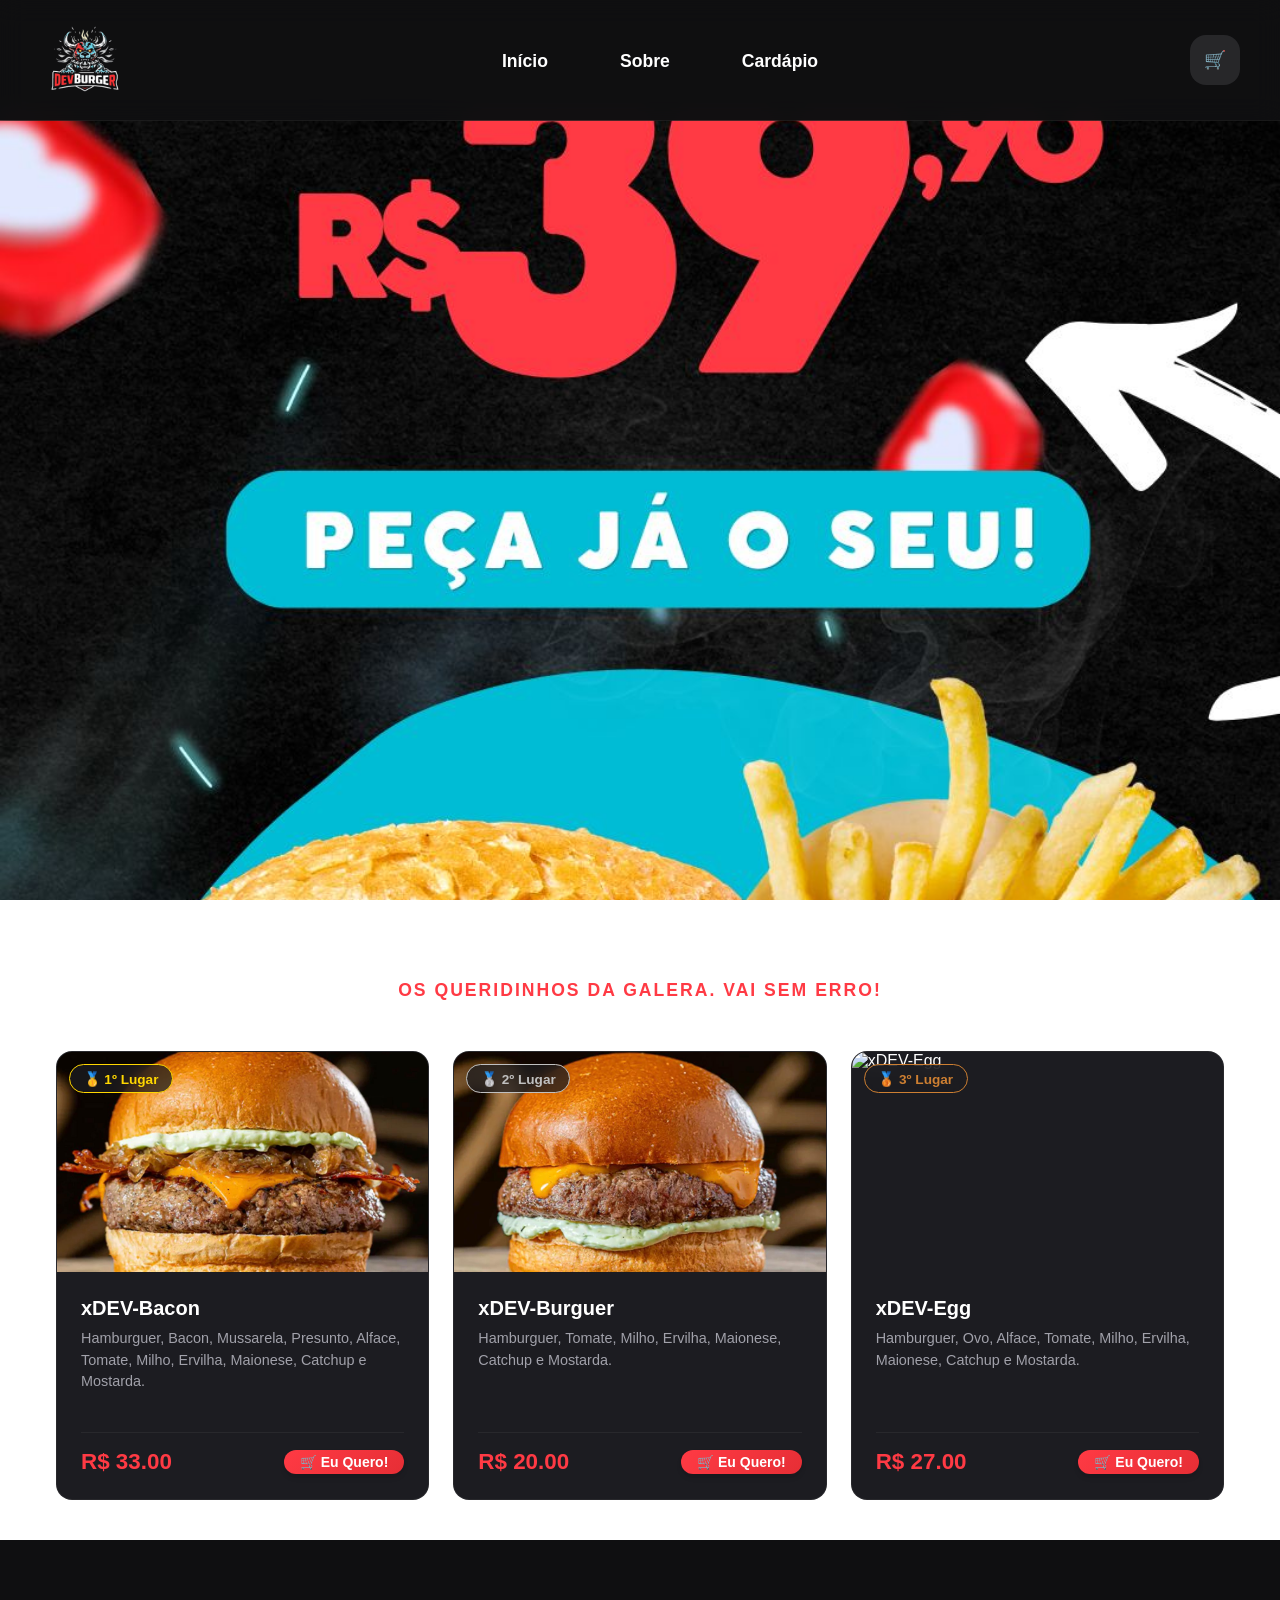
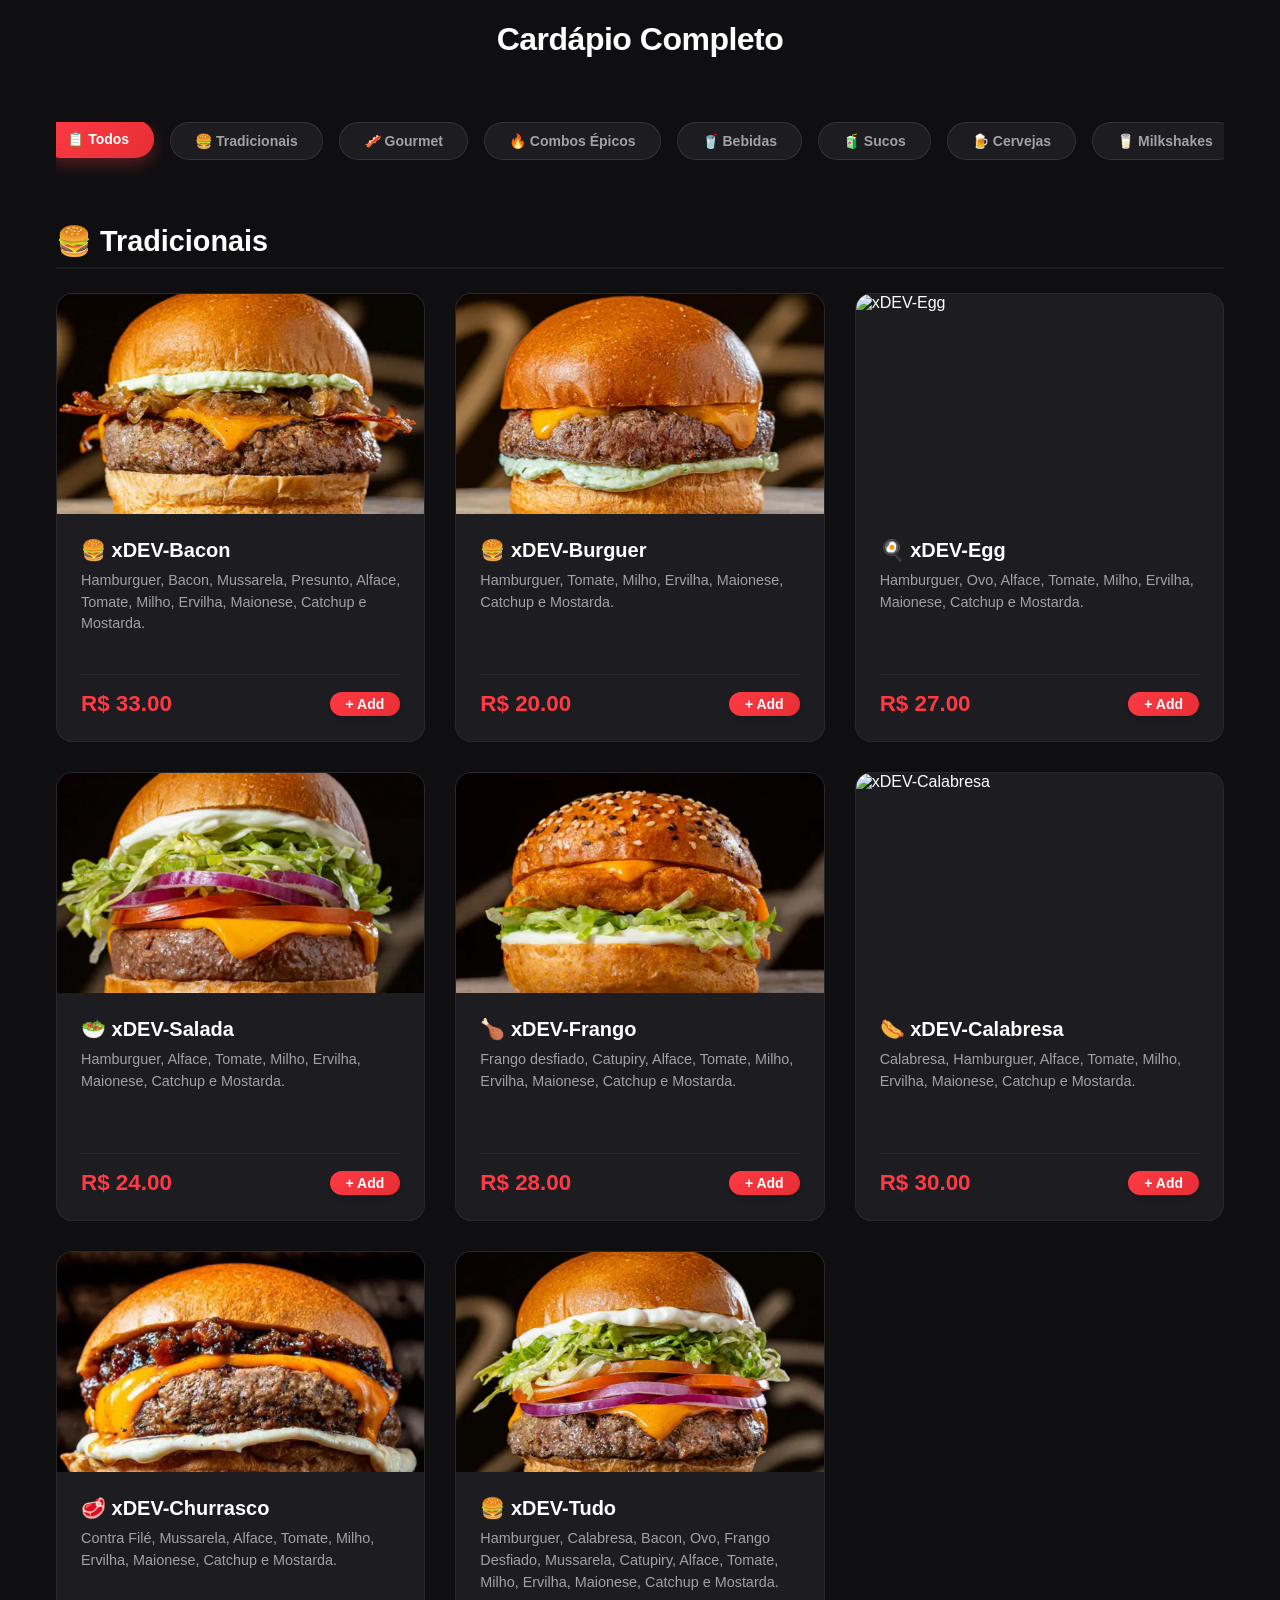
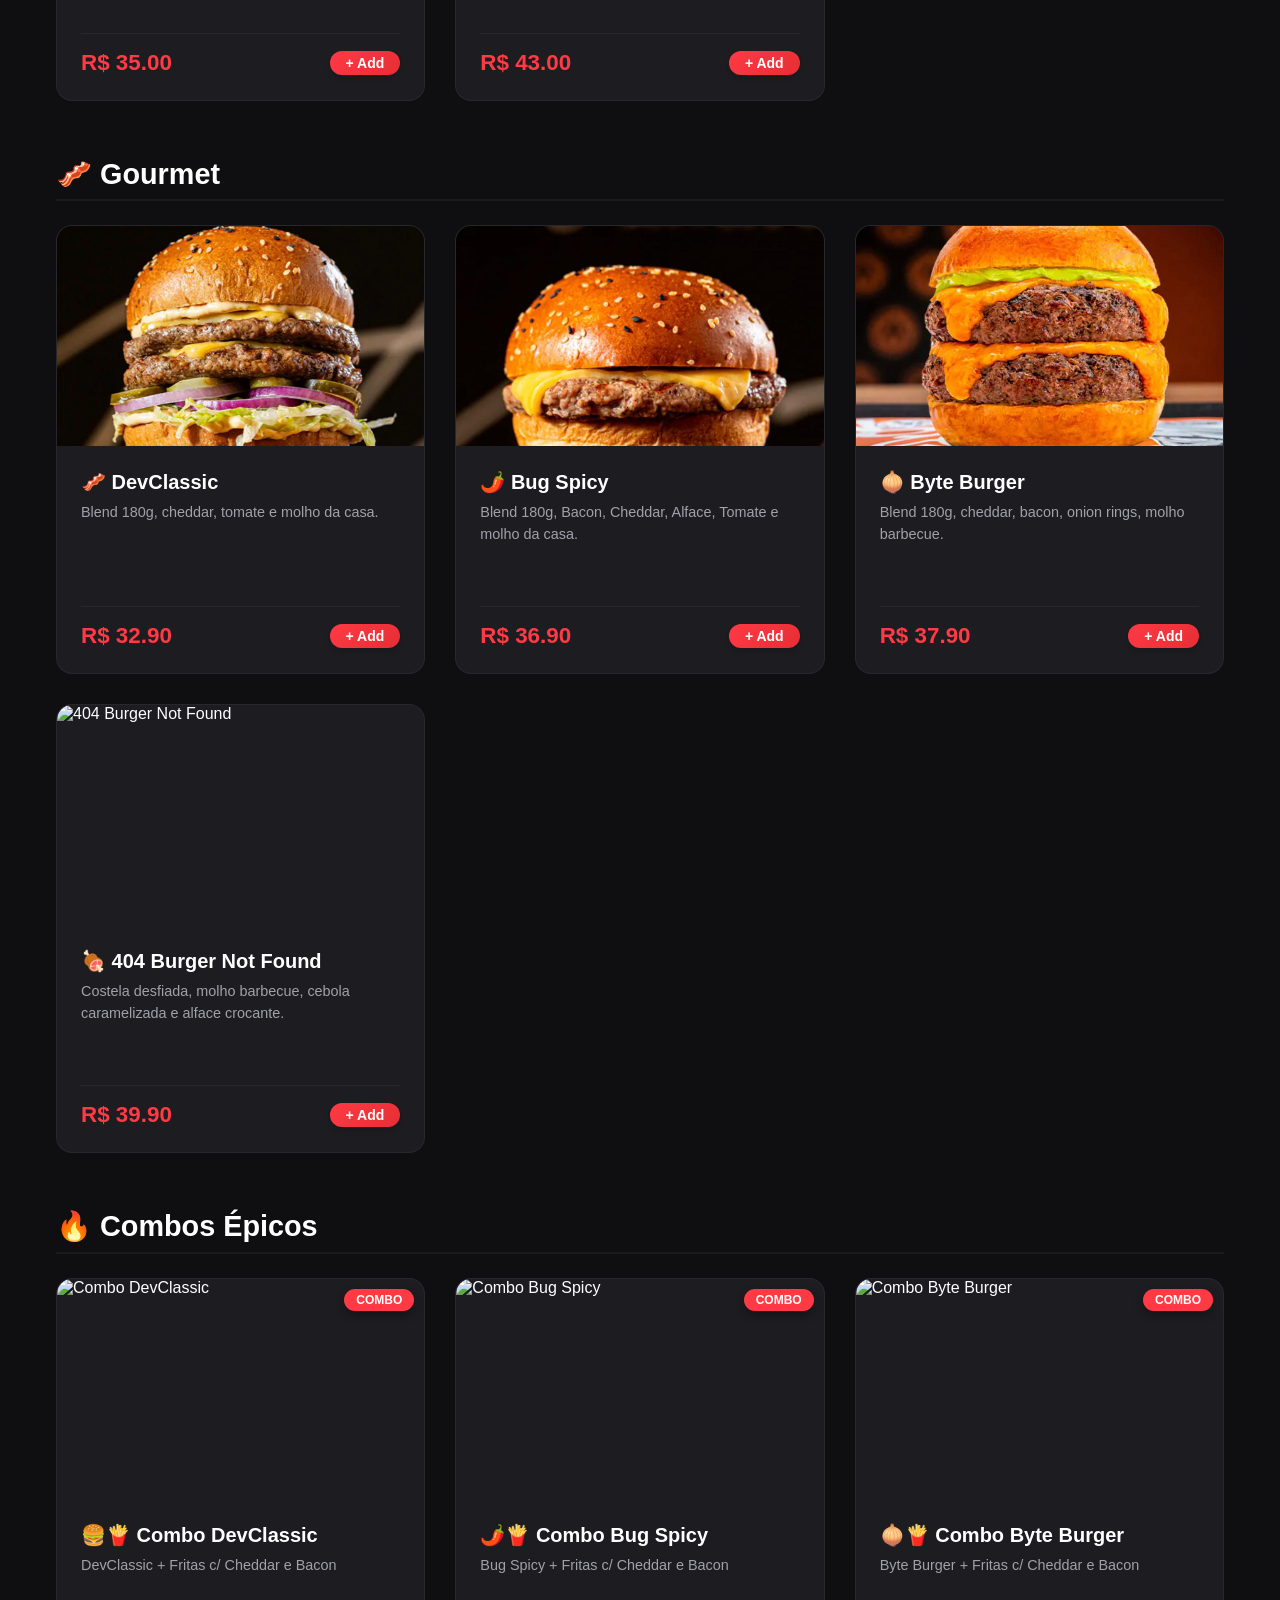
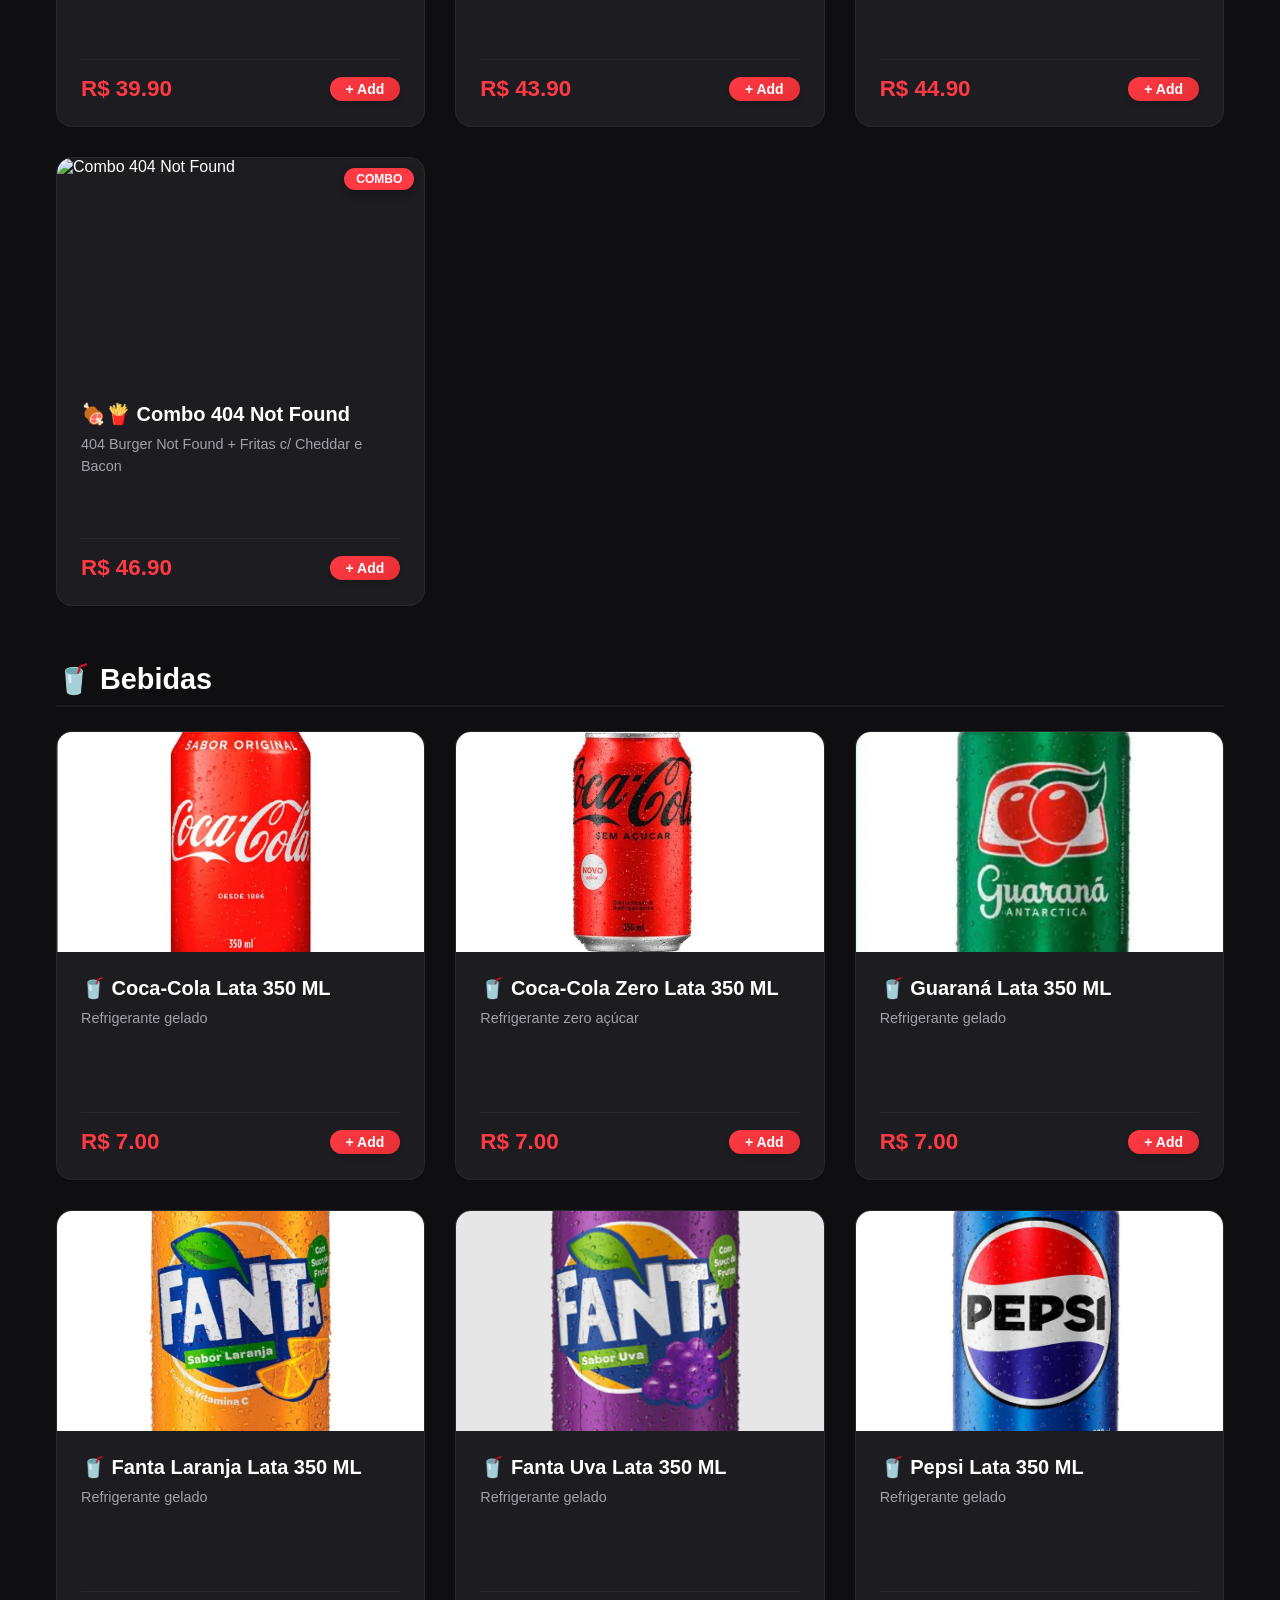
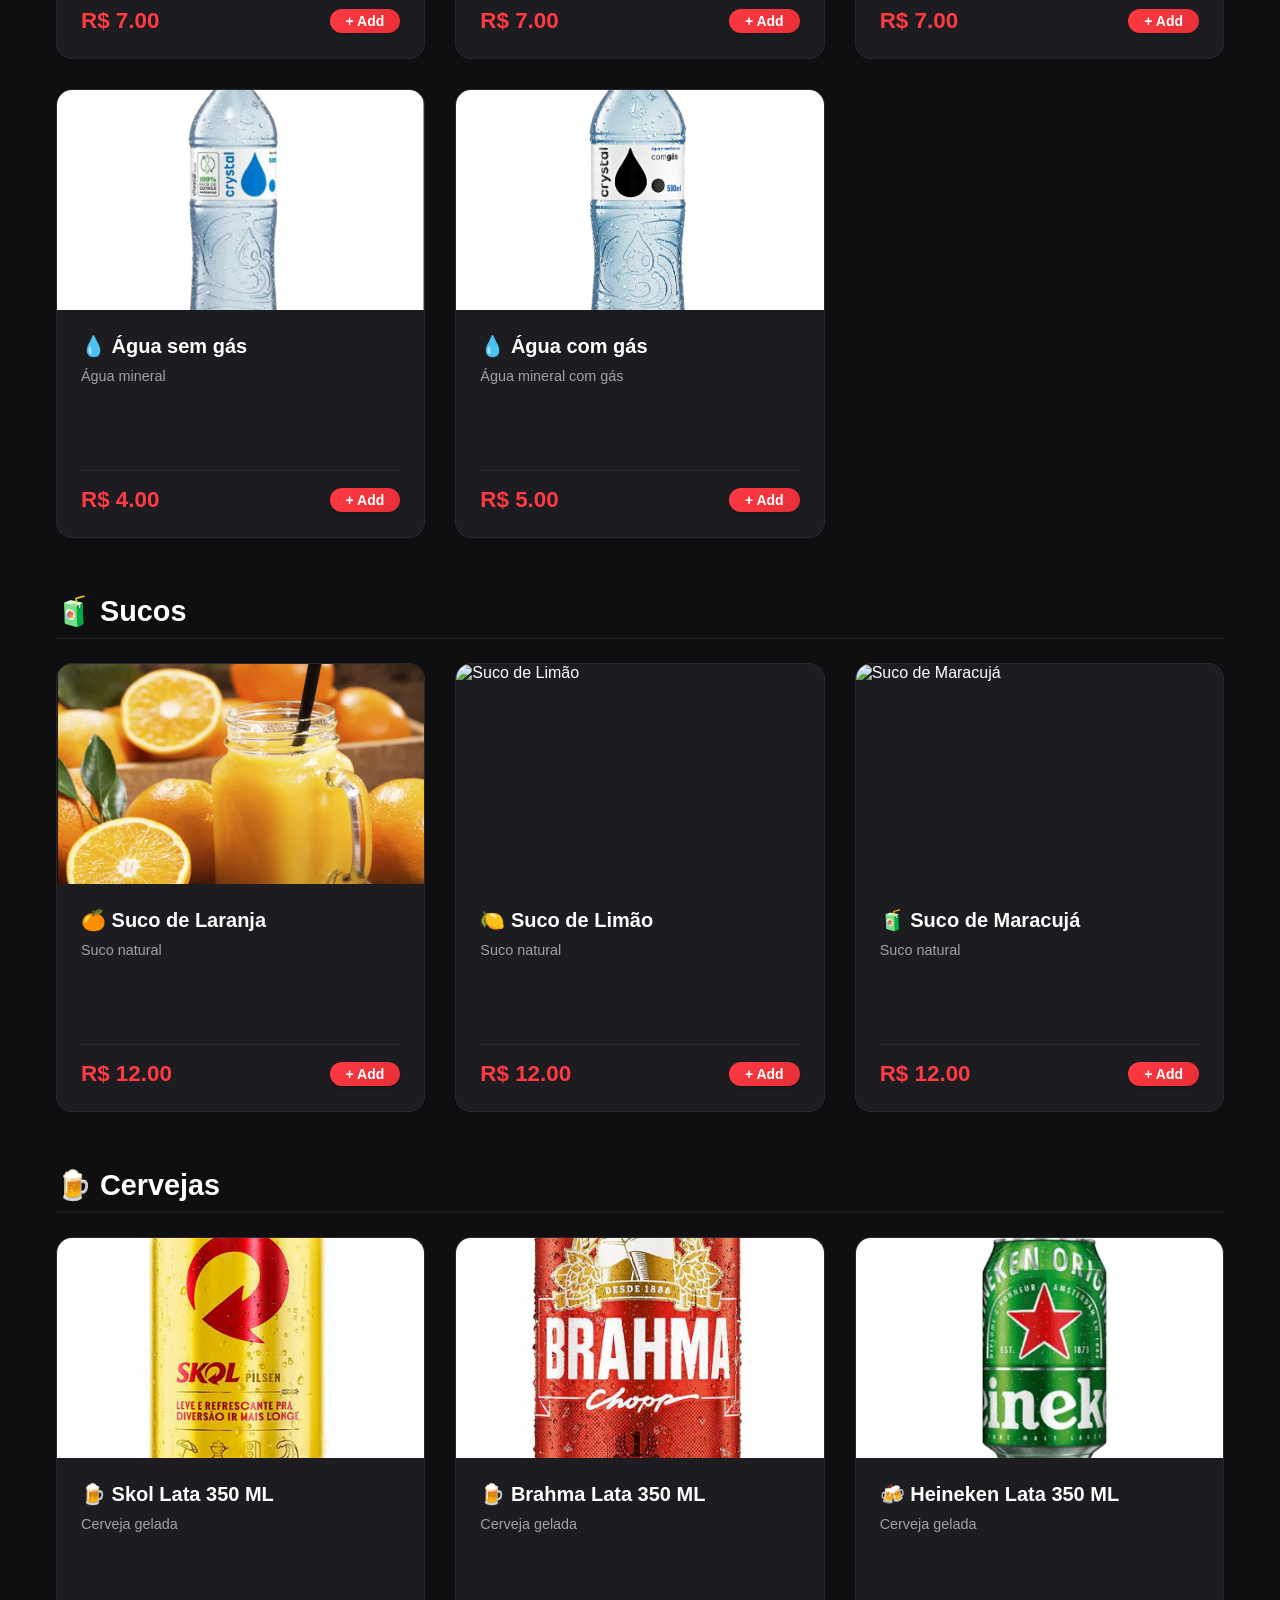
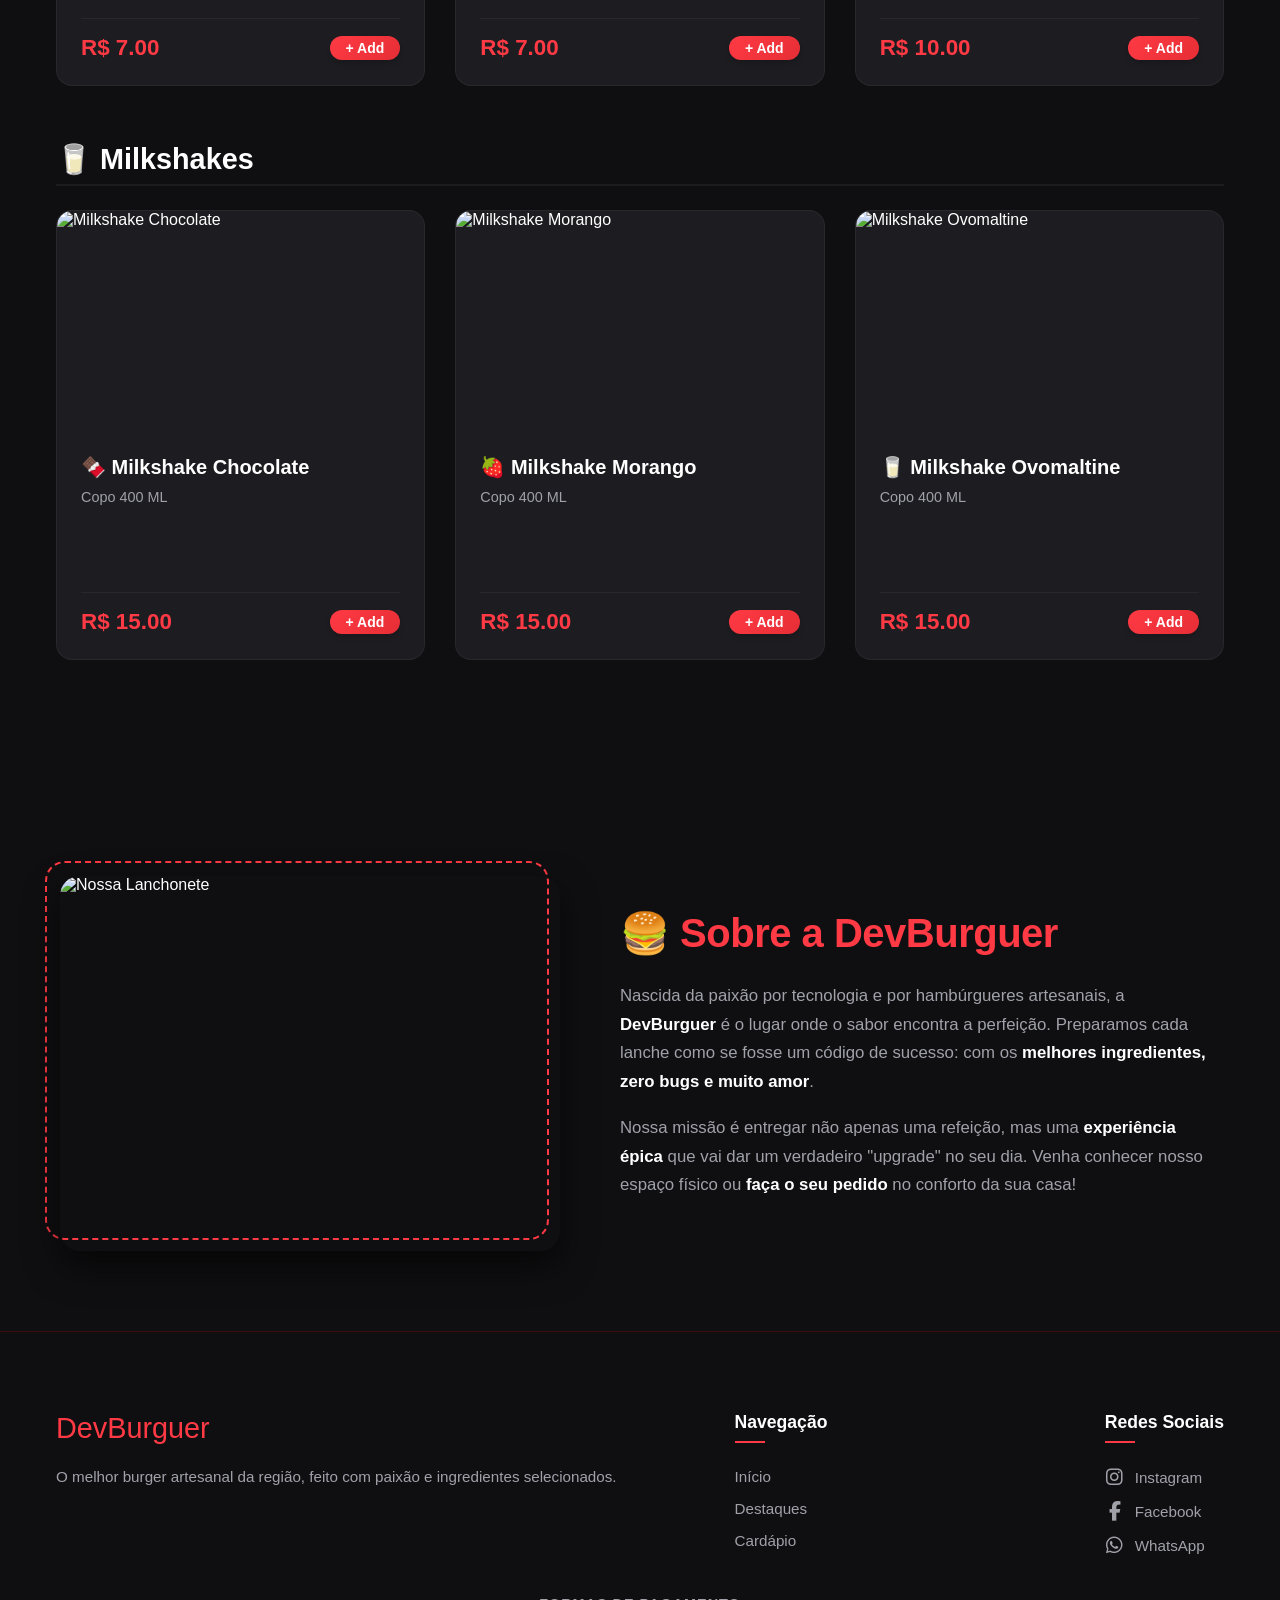
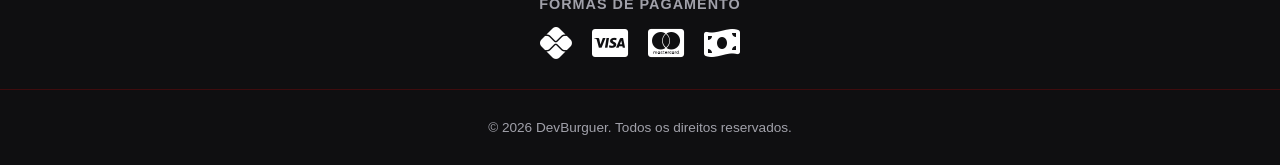
==== index.html @ b5b6e48c "Arquivos retirados da pasta" ====
<!DOCTYPE html>
<html lang="pt-BR">
<head>
    <meta charset="UTF-8">
    <meta name="viewport" content="width=device-width, initial-scale=1.0">
    <title>DevBurguer - Burgers Épicos</title>
    <link rel="stylesheet" href="css/reset.css">
    <link rel="stylesheet" href="css/variables.css">
    <link rel="stylesheet" href="css/globals.css">
    <link rel="stylesheet" href="css/components.css">
    <link rel="stylesheet" href="css/layouts.css">
    <link rel="stylesheet" href="css/responsive.css">
    <link rel="stylesheet" href="https://cdnjs.cloudflare.com/ajax/libs/font-awesome/6.5.1/css/all.min.css">
</head>
<body>

    <!-- HEADER -->
    <header class="header" id="header">
        <div class="header-container">
            <button class="mobile-menu-btn" id="mobileMenuBtn" aria-label="Abrir menu">☰</button>
            <a href="#home" class="logo-section">
                <img src="img/logo-devburger.jpeg" alt="DevBurguer Logo" class="logo-img">
            </a>
            <nav class="nav-menu" id="navMenu" aria-label="Menu principal">
                <button class="close-menu-btn" id="closeMenuBtn" aria-label="Fechar menu">✕</button>
                <a href="#home"     class="nav-link">Início</a>
                <a href="#sobre"    class="nav-link">Sobre</a>
                <a href="#cardapio" class="nav-link">Cardápio</a>
            </nav>
            <button class="cart-button" id="cartButton" aria-label="Abrir carrinho">
                <span class="cart-icon">🛒</span>
                <span class="cart-count" id="cartCount">0</span>
            </button>
        </div>
    </header>

    <div class="menu-overlay" id="menuOverlay"></div>

    <!-- 1. HERO -->
    <section class="hero" id="home">
        <a href="javascript:void(0)" data-action="add" data-id="30" class="hero-cta-link" aria-label="Adicionar Combo DevClassic ao carrinho">
            <picture class="hero-picture">
                <source srcset="img/BannerDev_Desktop.jpeg" media="(min-width: 1050px)">
                <source srcset="img/BannerDev_Tablet.jpeg" media="(min-width: 768px)">
                <img src="img/BannerDev_Mobile.jpeg" alt="Destaque DevBurguer" class="hero-img">
            </picture>
        </a>
    </section>
    <!-- 2. TOP 3 MAIS PEDIDOS -->
    <section class="top-products fade-in-section" id="destaques">
        <div class="container">
            <div class="section-header-centered">
                <p class="section-subtitle">Os queridinhos da galera. Vai sem erro!</p>
            </div>
            <div class="products-grid top-3-grid" id="topProductsGrid">
                <!-- Inserido via JavaScript -->
            </div>
        </div>
    </section>

    <!-- 3. CARDÁPIO COMPLETO -->
    <section class="menu fade-in-section" id="cardapio">
        <div class="container">
            <h2 class="section-title" style="color: white;">Cardápio Completo</h2>
            <div class="categories" id="categoriesContainer"></div>
            <div class="products-grid" id="productsGrid"></div>
        </div>
    </section>

    <!-- 4. SOBRE NÓS -->
    <section class="about fade-in-section" id="sobre">
        <div class="container about-container">
            <div class="about-image">
                <img
                    src="https://images.unsplash.com/photo-1550547660-d9450f859349?ixlib=rb-1.2.1&auto=format&fit=crop&w=800&q=80"
                    alt="Nossa Lanchonete"
                    class="about-img"
                >
            </div>
            <div class="about-text">
                <h2 class="section-title" style="text-align: left;">🍔 Sobre a DevBurguer</h2>
                <p>Nascida da paixão por tecnologia e por hambúrgueres artesanais, a <strong>DevBurguer</strong> é o lugar onde o sabor encontra a perfeição. Preparamos cada lanche como se fosse um código de sucesso: com os <strong>melhores ingredientes, zero bugs e muito amor</strong>.</p>
                <p>Nossa missão é entregar não apenas uma refeição, mas uma <strong>experiência épica</strong> que vai dar um verdadeiro "upgrade" no seu dia. Venha conhecer nosso espaço físico ou <strong>faça o seu pedido</strong> no conforto da sua casa!</p>
            </div>
        </div>
    </section>

<!-- FOOTER -->
    <footer class="footer">
        <div class="container footer-container">
            <div class="footer-brand">
                <span class="logo-text">DevBurguer</span>
                <p>O melhor burger artesanal da região, feito com paixão e ingredientes selecionados.</p>
            </div>
            <div class="footer-links">
                <h4>Navegação</h4>
                <div class="social-links">
                    <a href="#home" class="social-link">Início</a>
                    <a href="#destaques" class="social-link">Destaques</a>
                    <a href="#cardapio" class="social-link">Cardápio</a>
                </div>
            </div>
            <div class="footer-social">
                <h4>Redes Sociais</h4>
                <div class="social-links">
                    <a href="#" class="social-link"><i class="fa-brands fa-instagram"></i> Instagram</a>
                    <a href="#" class="social-link"><i class="fa-brands fa-facebook-f"></i> Facebook</a>
                    <a href="#" class="social-link"><i class="fa-brands fa-whatsapp"></i> WhatsApp</a>
                </div>
            </div>
        </div>

        <!-- EMBLEMAS DE PAGAMENTO -->
        <div class="footer-payments">
            <p>Formas de Pagamento</p>
            <div class="payment-icons">
                <i class="fa-brands fa-pix" title="Pix"></i>
                <i class="fa-brands fa-cc-visa" title="Visa"></i>
                <i class="fa-brands fa-cc-mastercard" title="Mastercard"></i>
                <i class="fa-solid fa-money-bill-wave" title="Dinheiro"></i>
            </div>
        </div>

        <div class="footer-bottom">
            <p>&copy; 2026 DevBurguer. Todos os direitos reservados.</p>
        </div>
    </footer>

    <!-- CARRINHO LATERAL -->
    <aside class="cart-panel" id="cartPanel" aria-label="Carrinho de compras">
        <div class="cart-header">
            <h2>Seu Carrinho</h2>
            <button class="close-btn" id="closeCartBtn" aria-label="Fechar carrinho">✕</button>
        </div>
        <div class="cart-items" id="cartItems">
            <div class="cart-empty">Seu carrinho está vazio</div>
        </div>
        <div class="cart-footer">
            <div class="cart-summary">
                <div class="summary-row">
                    <span>Subtotal:</span>
                    <span id="subtotal">R$ 0,00</span>
                </div>
                <div class="summary-row">
                    <span>Taxa Entrega:</span>
                    <span id="deliveryFee">R$ 6,00</span>
                </div>
                <div class="summary-row summary-total">
                    <span>Total:</span>
                    <span id="total">R$ 0,00</span>
                </div>
            </div>
            <button class="btn btn-carrinho btn-block" id="checkoutBtn">
                Finalizar Pedido
            </button>
        </div>
    </aside>

    <!-- OVERLAY CARRINHO -->
    <div class="cart-overlay" id="cartOverlay"></div>

    <!-- MODAL CHECKOUT -->
    <div class="modal-overlay" id="checkoutModal" role="dialog" aria-modal="true" aria-labelledby="checkoutModalTitle">
        <div class="modal">
            <div class="modal-header">
                <h2 id="checkoutModalTitle">Finalizar Pedido</h2>
                <button class="close-btn" id="closeModalBtn" aria-label="Fechar modal">✕</button>
            </div>
            <div class="modal-content">
                <form id="checkoutForm" novalidate>

                    <!-- DADOS DO CLIENTE -->
                    <fieldset class="form-fieldset">
                        <legend class="form-legend">👤 Dados do Cliente</legend>
                        <div class="form-group">
                            <label for="clientName" class="form-label">Nome Completo *</label>
                            <input type="text" id="clientName" class="form-input" placeholder="Seu nome" minlength="3" maxlength="50" required>
                        </div>
                        <div class="form-group">
                            <label for="clientPhone" class="form-label">Telefone *</label>
                            <input type="tel" id="clientPhone" class="form-input" placeholder="(11) 99999-9999" required>
                            
                            <small id="phoneFeedback" style="display: none; margin-top: 4px; font-weight: bold;"></small>
                        </div>
                    </fieldset>

                    <!-- TIPO DE ENTREGA -->
                    <fieldset class="form-fieldset">
                        <legend class="form-legend">📍 Tipo de Entrega</legend>
                        <div class="radio-group">
                            <div class="radio-option">
                                <input type="radio" id="deliveryType" name="deliveryType" value="delivery" checked>
                                <label for="deliveryType" class="radio-label">🚚 Entrega em Casa</label>
                            </div>
                            <div class="radio-option">
                                <input type="radio" id="pickupType" name="deliveryType" value="pickup">
                                <label for="pickupType" class="radio-label">🏪 Retirada</label>
                            </div>
                        </div>
                    </fieldset>

                    <!-- ENDEREÇO -->
                    <fieldset class="form-fieldset" id="addressFieldset">
                        <legend class="form-legend" id="addressLegend">🏠 Endereço de Entrega</legend>

                        <!-- Endereço da loja (modo retirada) -->
                        <div class="shop-address-info" id="shopAddressInfo">
                            <strong>📍 Localização da DevBurguer:</strong>
                            <p>Rua Principal, 123 - Centro</p>
                            <p>Telefone: (15) 3333-3333</p>
                            <p class="shop-note">Seu pedido estará pronto em aproximadamente 30 a 40 minutos. Apresente seu nome no balcão.</p>
                        </div>

                        <!-- Formulário de endereço do cliente (modo entrega) -->
                        <div id="customerAddressForm">
                            <div class="form-group">
                                <label for="address" class="form-label">Rua e Número *</label>
                                <input type="text" id="address" class="form-input" placeholder="Ex: Rua das Flores, 123" required>
                            </div>
                            <div class="form-row-inline">
                                <div class="form-group">
                                    <label for="neighborhood" class="form-label">Bairro *</label>
                                    <input type="text" id="neighborhood" class="form-input" placeholder="Bairro" required>
                                </div>
                                <div class="form-group">
                                    <label for="complement" class="form-label">Complemento</label>
                                    <input type="text" id="complement" class="form-input" placeholder="Apto, bloco...">
                                </div>
                            </div>
                        </div>
                    </fieldset>

                    <!-- PAGAMENTO -->
                    <fieldset class="form-fieldset">
                        <legend class="form-legend">💳 Pagamento</legend>
                        
                        <div class="form-group">
                            <label for="paymentMethod" class="form-label">Forma de Pagamento *</label>
                            <select id="paymentMethod" class="form-input" onchange="verificarPagamento()" required>
                                <option value="">Selecione...</option>
                                <option value="dinheiro">Dinheiro</option>
                                <option value="cartao">Cartão</option>
                                <option value="pix">PIX</option>
                            </select>
                        </div>

                        <div class="form-group" id="cardTypeContainer" style="display: none;">
                            <label for="cardType" class="form-label">Tipo de Cartão *</label>
                            <select id="cardType" class="form-input">
                                <option value="debito">Débito</option>
                                <option value="credito">Crédito</option>
                            </select>
                        </div>

                        <div class="form-group" id="changeContainer" style="display: none;">
                            <label for="changeAmount" class="form-label">Troco para quanto?</label>
                            <input type="number" id="changeAmount" class="form-input" placeholder="Ex: 50" min="0" step="0.01">
                            
                            <small id="changeFeedback" style="display: none; margin-top: 4px; font-weight: bold;"></small>
                        </div>
                    </fieldset>

                    <!-- RESUMO DO PEDIDO -->
                    <fieldset class="form-fieldset">
                        <legend class="form-legend">📦 Resumo do Pedido</legend>
                        <div class="order-summary">
                            <div class="summary-row">
                                <span>Subtotal:</span>
                                <span id="modalSubtotal">R$ 0,00</span>
                            </div>
                            <div class="summary-row">
                                <span>Taxa Entrega:</span>
                                <span id="modalDeliveryFee">R$ 6,00</span>
                            </div>
                            <div class="summary-row summary-total">
                                <span>Total:</span>
                                <span id="modalTotal">R$ 0,00</span>
                            </div>
                        </div>
                    </fieldset>

                    <button type="submit" class="btn btn-primary btn-block btn-submit">
                         Confirmar Pedido e Enviar para WhatsApp
                    </button>
                </form>
            </div>
        </div>
    </div>

    <!-- SCRIPTS -->
    <script src="js/config.js"></script>
    <script src="js/data.js"></script>
    <script src="js/cart.js"></script>
    <script src="js/ui.js"></script>
    <script src="js/checkout.js"></script>
    <script src="js/main.js"></script>
</body>
</html>
---- css/variables.css ----
/* ============================================
   VARIÁVEIS CSS - Design System
   ============================================ */

:root {
    /* CORES - Paleta DevBurguer */
    --color-primary: #FF3A44;
    --color-primary-dark: #E62E35;
    --color-primary-light: #FF5A65;
    
    --color-secondary: #00BCD4;
    --color-secondary-dark: #0097A7;
    --color-secondary-light: #4DD0E1;
    --color-background: #0f0f11;
    --color-surface: #1c1c21;
    --color-accent: #FFD700;
    --color-accent-dark: #FFC700;
    
    /* CINZAS */
    --color-dark: #1a1a1a;
    --color-dark-light: #2a2a2a;
    --color-light: #f5f5f5;
    --color-light-dark: #e8e8e8;
    --color-white: #ffffff;
    --color-text: #ffffff;
    --color-text-muted: #a1a1aa;
    --color-text-light: #999999;
    
     /* CONTAINERS */
     --transition-speed: 0.3s;
         
    /* STATUS */
    --color-success: #27ae60;
    --color-error: #e74c3c;
    --color-warning: #f39c12;
    --color-info: #3498db;
    
    /* TIPOGRAFIA */
    --font-family: -apple-system, BlinkMacSystemFont, 'Segoe UI', Roboto, 'Helvetica Neue', Arial, sans-serif;
    --font-family-heading: 'Poppins', 'Segoe UI', sans-serif;
    --font-family-mono: 'Courier New', monospace;
    
    --font-size-xs: 0.75rem;
    --font-size-sm: 0.875rem;
    --font-size-base: 1rem;
    --font-size-lg: 1.125rem;
    --font-size-xl: 1.25rem;
    --font-size-2xl: 1.5rem;
    --font-size-3xl: 2rem;
    --font-size-4xl: 2.5rem;
    
    --font-weight-light: 300;
    --font-weight-normal: 400;
    --font-weight-medium: 500;
    --font-weight-semibold: 600;
    --font-weight-bold: 700;
    
    --line-height-tight: 1.2;
    --line-height-normal: 1.5;
    --line-height-relaxed: 1.8;
    
    /* ESPAÇAMENTO */
    --spacing-xs: 0.25rem;
    --spacing-sm: 0.5rem;
    --spacing-md: 1rem;
    --spacing-lg: 1.5rem;
    --spacing-xl: 2rem;
    --spacing-2xl: 3rem;
    --spacing-3xl: 4rem;
    --spacing-4xl: 5rem;
    
    /* BORDER RADIUS */
    --radius-sm: 0.25rem;
    --radius-md: 0.5rem;
    --radius-lg: 1rem;
    --radius-xl: 1.5rem;
    --radius-2xl: 2rem;
    --radius-full: 9999px;
    
    /* SOMBRAS */
    --shadow-sm: 0 1px 2px 0 rgba(0, 0, 0, 0.05);
    --shadow-md: 0 4px 6px -1px rgba(0, 0, 0, 0.1), 0 2px 4px -1px rgba(0, 0, 0, 0.06);
    --shadow-lg: 0 10px 15px -3px rgba(0, 0, 0, 0.1), 0 4px 6px -2px rgba(0, 0, 0, 0.05);
    --shadow-xl: 0 20px 25px -5px rgba(0, 0, 0, 0.1), 0 10px 10px -5px rgba(0, 0, 0, 0.04);
    --shadow-2xl: 0 25px 50px -12px rgba(0, 0, 0, 0.25);
    
    /* TRANSIÇÕES */
    --transition-fast: 150ms cubic-bezier(0.4, 0, 0.2, 1);
    --transition-base: 200ms cubic-bezier(0.4, 0, 0.2, 1);
    --transition-slow: 300ms cubic-bezier(0.4, 0, 0.2, 1);
    
    /* Z-INDEX */
    --z-dropdown: 1000;
    --z-sticky: 1020;
    --z-fixed: 1030;
    --z-modal-backdrop: 1040;
    --z-modal: 1050;
    --z-popover: 1060;
    --z-tooltip: 1070;
    
    /* BREAKPOINTS */
    --breakpoint-xs: 320px;
    --breakpoint-sm: 576px;
    --breakpoint-md: 768px;
    --breakpoint-lg: 992px;
    --breakpoint-xl: 1200px;
    --breakpoint-2xl: 1400px;
}

/* Dark mode (futuro) */
@media (prefers-color-scheme: dark) {
    :root {
        --color-dark: #0f0f0f;
        --color-dark-light: #1a1a1a;
        --color-light: #2a2a2a;
        --color-light-dark: #333333;
        --color-text: #e8e8e8;
        --color-text-muted: #b0b0b0;
        --color-text-light: #808080;
    }
}
---- css/globals.css ----
/* ============================================
   ESTILOS GLOBAIS
   ============================================ */

html {
    font-size: 16px;
}

body {
    background-color: var(--color-background);
    color: var(--color-text);
    font-family: 'Segoe UI', Roboto, Helvetica, Arial, sans-serif;
}

/* TIPOGRAFIA */
h1, h2, h3, h4, h5, h6 {
    font-family: var(--font-family-heading);
    font-weight: var(--font-weight-bold);
    line-height: var(--line-height-tight);
    margin: 0;
}

h1 {
    font-size: var(--font-size-4xl);
}

h2 {
    font-size: var(--font-size-3xl);
}

h3 {
    font-size: var(--font-size-2xl);
}

h4 {
    font-size: var(--font-size-xl);
}

h5 {
    font-size: var(--font-size-lg);
}

h6 {
    font-size: var(--font-size-base);
}

p {
    margin: 0;
}

/* CONTAINER */
.container {
    width: 100%;
    margin: 0 auto;
    padding: 0 var(--spacing-md);
    max-width: 1200px;
}

/* SEÇÕES */
section {
    padding: var(--spacing-4xl) 0;
}

/* SECTION TITLE */
.section-title {
    text-align: center;
    margin-bottom: var(--spacing-3xl);
    color: var(--color-primary);
    font-size: var(--font-size-3xl);
    font-weight: var(--font-weight-bold);
    letter-spacing: -0.5px;
}

/* LINKS */
a {
    color: var(--color-primary);
    transition: color var(--transition-base);
}

a:hover {
    color: var(--color-primary-dark);
}

/* IMAGENS */
img {
    max-width: 100%;
    height: auto;
    display: block;
}

/* FORMULÁRIOS */
input[type="text"],
input[type="email"],
input[type="tel"],
input[type="number"],
textarea,
select {
    width: 100%;
    padding: var(--spacing-md);
    border: 2px solid var(--color-light-dark);
    border-radius: var(--radius-md);
    font-size: var(--font-size-base);
    transition: all var(--transition-base);
    font-family: var(--font-family);
}

input:focus,
textarea:focus,
select:focus {
    outline: none;
    border-color: var(--color-primary);
    box-shadow: 0 0 0 3px rgba(255, 58, 68, 0.1);
}

input::placeholder {
    color: var(--color-text-light);
}

textarea {
    resize: vertical;
    min-height: 120px;
}

/* SCROLL */
::-webkit-scrollbar {
    width: 8px;
    height: 8px;
}

::-webkit-scrollbar-track {
    background: var(--color-light);
}

::-webkit-scrollbar-thumb {
    background: var(--color-primary);
    border-radius: var(--radius-full);
}

::-webkit-scrollbar-thumb:hover {
    background: var(--color-primary-dark);
}

/* SELEÇÃO */
::selection {
    background-color: var(--color-primary);
    color: var(--color-white);
}

::-moz-selection {
    background-color: var(--color-primary);
    color: var(--color-white);
}

/* UTILIDADES */
.sr-only {
    position: absolute;
    width: 1px;
    height: 1px;
    padding: 0;
    margin: -1px;
    overflow: hidden;
    clip: rect(0, 0, 0, 0);
    white-space: nowrap;
    border-width: 0;
}

.hidden {
    display: none !important;
}

.visually-hidden {
    visibility: hidden;
}

.opacity-50 {
    opacity: 0.5;
}

.opacity-75 {
    opacity: 0.75;
}
---- css/components.css ----
/* ============================================
   COMPONENTES REUTILIZÁVEIS
   ============================================ */

/* BOTÕES */
.btn {
    transition: transform var(--transition-speed) ease, box-shadow var(--transition-speed) ease;
    border-radius: 8px;
    font-weight: bold;
}

.btn:hover {
    transform: scale(1.05);
    box-shadow: 0 4px 15px rgba(255, 107, 0, 0.4);
}

.btn:disabled {
    opacity: 0.5;
    cursor: not-allowed;
}

/* VARIANTES DE BOTÃO */
.btn-primary {
    background: linear-gradient(135deg, var(--color-primary) 0%, var(--color-primary-dark) 100%);
    color: var(--color-white);
    box-shadow: var(--shadow-md);
    
}

.btn-carrinho {
    background: linear-gradient(135deg, var(--color-primary) 0%, var(--color-primary-dark) 100%);
    color: var(--color-white);
    box-shadow: var(--shadow-md);
    padding: var(--spacing-md) var(--spacing-xl); 
    font-size: 1.1rem;                            
    font-weight: 600;                            
    display: inline-flex;                         
    align-items: center;
    justify-content: center;
}

.btn-primary:hover:not(:disabled) {
    transform: translateY(-2px);
    box-shadow: var(--shadow-lg);
}

.btn-primary:active:not(:disabled) {
    transform: translateY(0);
    box-shadow: var(--shadow-md);
}

.btn-secondary {
    background: var(--color-secondary);
    color: var(--color-white);
}

.btn-secondary:hover:not(:disabled) {
    background: var(--color-secondary-dark);
}

.btn-outline {
    background: transparent;
    border: 2px solid var(--color-primary);
    color: var(--color-primary);
}

.btn-outline:hover:not(:disabled) {
    background: rgba(255, 58, 68, 0.1);
}

.btn-block {
    width: 100%;
}

/* CARDS PADRONIZADOS */
.card, .card-top-item {
    display: flex;
    flex-direction: column;
    height: 100%;
    min-height: 100%;
    background-color: var(--color-surface, #1c1c21);
    border: 1px solid rgba(255, 255, 255, 0.05);
    border-radius: var(--radius-lg);
    overflow: hidden;
    transition: transform 0.3s ease, box-shadow 0.3s ease;
}

.card:hover, .card-top-item:hover {
    transform: translateY(-8px);
    box-shadow: 0 12px 30px rgba(255, 107, 0, 0.2);
}

/* Área da Imagem */
.card-header {
    width: 100%;
    height: 220px;
    overflow: hidden;
    position: relative;
}

.card-img-top {
    width: 100%;
    height: 100%;
    object-fit: cover;
    transition: transform var(--transition-slow);
}

.card:hover .card-img-top, .card-top-item:hover .card-img-top {
    transform: scale(1.1);
}

/* Área de Texto Flexível */
.card-content {
    display: flex;
    flex-direction: column;
    flex-grow: 1; 
    padding: 1.5rem;
}

.card-text-area {
    flex-grow: 1; 
    margin-bottom: 1.2rem;
}

.card-title {
    font-size: 1.25rem;
    font-weight: 700;
    margin-bottom: 0.5rem;
    color: var(--color-text);
}

.card-description {
    color: var(--color-text-muted);
    font-size: 0.9rem;
    line-height: 1.5;
    min-height: 85px; 
}

/* Rodapé Alinhado */
.card-footer {
    display: flex;
    justify-content: space-between;
    align-items: center;
    margin-top: auto; 
    padding-top: 1rem;
    border-top: 1px solid rgba(255, 255, 255, 0.05); 
}

.preco {
    font-size: 1.4rem;
    font-weight: 900;
    color: var(--color-primary);
}

.btn-sm {
    padding: var(--spacing-xs) var(--spacing-md);
    font-size: var(--font-size-sm);
    border-radius: var(--radius-full);
}

/* BADGE */
.badge {
    display: inline-block;
    padding: var(--spacing-xs) var(--spacing-md);
    border-radius: var(--radius-full);
    font-size: var(--font-size-xs);
    font-weight: var(--font-weight-semibold);
    text-transform: uppercase;
    letter-spacing: 0.5px;
}

.badge-primary { background: var(--color-primary); color: var(--color-white); }
.badge-secondary { background: var(--color-secondary); color: var(--color-white); }
.badge-success { background: var(--color-success); color: var(--color-white); }
.badge-danger { background: var(--color-error); color: var(--color-white); }
.badge-accent { background: var(--color-accent); color: var(--color-dark); }

/* FORMULÁRIOS */
.form-group {
    margin-bottom: 15px;
    display: flex;
    flex-direction: column;
    gap: 8px;
}

.form-label {
    font-size: 0.9rem;
    font-weight: 600;
    color: var(--color-text-muted);
}

.form-input {
    background-color: rgba(0, 0, 0, 0.4);
    border: 1px solid rgba(255, 255, 255, 0.1);
    color: var(--color-text);
    padding: 14px 15px;
    border-radius: 8px;
    font-size: 1rem;
    outline: none;
    transition: all 0.3s ease;
}

.form-input::placeholder {
    color: #666666;
}

.form-input:focus {
    border-color: var(--color-primary);
    box-shadow: 0 0 0 3px rgba(255, 107, 0, 0.15);
    background-color: rgba(0, 0, 0, 0.6);
}

.form-row {
    display: grid;
    grid-template-columns: 1fr 1fr;
    gap: var(--spacing-lg);
}

.form-fieldset {
    border: 1px solid rgba(255, 255, 255, 0.08);
    border-radius: 12px;
    padding: 20px;
    margin-bottom: 25px;
    background-color: rgba(255, 255, 255, 0.02);
}

.form-legend {
    color: var(--color-text);
    font-weight: bold;
    padding: 0 10px;
    font-size: 1.1rem;
    background-color: var(--color-surface);
    border-radius: 4px;
}

/* RÁDIO E CHECKBOX */
.radio-group,
.payment-options {
    display: flex;
    gap: 15px;
    flex-wrap: wrap;
    margin-top: 5px;
}

.radio-option,
.payment-option {
    flex: 1;
    min-width: 130px;
    background-color: rgba(0, 0, 0, 0.3);
    border: 1px solid rgba(255, 255, 255, 0.1);
    border-radius: 8px;
    padding: 12px;
    display: flex;
    align-items: center;
    gap: 10px;
    cursor: pointer;
    transition: all 0.2s;
}

.radio-option:hover,
.payment-option:hover {
    border-color: rgba(255, 255, 255, 0.3);
    background-color: rgba(255, 255, 255, 0.05);
}

.radio-option input[type="radio"],
.payment-option input[type="radio"] {
    accent-color: var(--color-primary);
    width: 18px;
    height: 18px;
    cursor: pointer;
}

.radio-label,
.payment-label {
    cursor: pointer;
    font-weight: 500;
}

/* MODAL */
.modal-overlay {
    position: fixed;
    top: 0;
    left: 0;
    width: 100vw;
    height: 100vh;
    background-color: rgba(0, 0, 0, 0.85);
    backdrop-filter: blur(5px);
    -webkit-backdrop-filter: blur(5px);
    z-index: 3000;
    display: flex;
    align-items: center;
    justify-content: center;
    opacity: 0;
    visibility: hidden;
    transition: all var(--transition-speed) ease;
}

.modal-overlay.active {
    opacity: 1;
    visibility: visible;
}

.modal {
    background-color: var(--color-surface);
    width: 95%;
    max-width: 550px;
    max-height: 90vh;
    border-radius: 16px;
    box-shadow: 0 20px 50px rgba(0, 0, 0, 0.6);
    display: flex;
    flex-direction: column;
    transform: scale(0.95);
    transition: transform var(--transition-speed) ease;
    border: 1px solid rgba(255, 255, 255, 0.05);
}

.modal-overlay.active .modal {
    transform: scale(1);
}

.modal-header {
    display: flex;
    justify-content: space-between;
    align-items: center;
    padding: 20px 25px;
    border-bottom: 1px solid rgba(255, 255, 255, 0.05);
    background-color: rgba(0, 0, 0, 0.2);
}

.modal-header h2 {
    color: var(--color-primary);
    font-size: 1.4rem;
    font-weight: 800;
    margin: 0;
}

.modal-content {
    padding: 25px;
    overflow-y: auto;
}

.close-btn {
    background: none;
    border: none;
    color: var(--color-text-muted);
    font-size: 1.5rem;
    cursor: pointer;
    border-radius: 50%;
    width: 35px;
    height: 35px;
    display: flex;
    align-items: center;
    justify-content: center;
    transition: all var(--transition-speed) ease;
}

.close-btn:hover {
    color: #FF3A44;
    background-color: rgba(255, 58, 68, 0.1);
    transform: rotate(90deg);
}

/* ANIMAÇÕES */
@keyframes fadeIn {
    from { opacity: 0; }
    to { opacity: 1; }
}

@keyframes slideUp {
    from { opacity: 0; transform: translateY(20px); }
    to { opacity: 1; transform: translateY(0); }
}

@keyframes slideDown {
    from { opacity: 0; transform: translateY(-20px); }
    to { opacity: 1; transform: translateY(0); }
}

/* TOAST/NOTIFICAÇÕES */
.toast {
  position: fixed;
  bottom: var(--spacing-2xl);
  right: var(--spacing-2xl);
  background: black; 
  color: white;      
  border-left: 4px solid var(--color-primary); 
  padding: var(--spacing-lg) var(--spacing-2xl);
  border-radius: var(--radius-lg);
  box-shadow: var(--shadow-lg);
  z-index: var(--z-tooltip);
  animation: slideUp var(--transition-slow);
  max-width: 400px;
}

/* =========================================
   CUSTOMIZAÇÃO NO CARRINHO (Adicionais)
========================================= */

/* Container geral de cada lanche no carrinho */
.cart-item {
    background: rgba(255, 255, 255, 0.05); /* Fundo sutil para destacar o card */
    border: 1px solid rgba(255, 255, 255, 0.08); /* Borda bem leve */
    border-radius: 12px;
    padding: 16px;
    margin-bottom: 15px;
    display: flex;
    flex-direction: column;
    gap: 12px; 
}

/* Linha principal: Nome, Preço, Qtd e Lixeira */
/* Linha principal: Usaremos CSS Grid para ter controle absoluto do mapa! */
.cart-item-main {
    display: grid;
    grid-template-columns: 1fr auto; 
    grid-template-areas:
        "info info"   
        "qty remove"; 
    gap: 10px;
    align-items: center;
}

/* Caixa com Nome e Preço */
.cart-item-info {
    grid-area: info; /* Diz para o elemento ficar na área "info" do mapa */
    display: flex;
    flex-direction: column;
    gap: 4px;
}

.cart-item-name {
    font-size: 1.1rem;
    font-weight: 700;
    color: #ffffff;
    line-height: 1.2;
}

.cart-item-price {
    color: var(--color-primary, #ff3a44);
    font-size: 1.1rem;
    font-weight: bold;
}

/* Controle de Quantidade (+ / -) */
.quantity-control {
    grid-area: qty; 
    justify-self: start; 
    display: flex;
    align-items: center;
    background: rgba(0, 0, 0, 0.3); 
    border-radius: 8px;
    padding: 4px 10px; 
    gap: 12px; 
    border: 1px solid rgba(255, 255, 255, 0.05);
}

.qty-btn {
    background: transparent;
    color: var(--color-primary, #ff3a44);
    border: none;
    font-size: 1.3rem; 
    width: 28px; 
    height: 28px;
    cursor: pointer;
    display: flex;
    align-items: center;
    justify-content: center;
    padding: 0;
}

.qty-display {
    font-weight: bold;
    color: #fff;
    font-size: 1rem;
    min-width: 20px;
    text-align: center;
}

/* Botão de Lixeira */
.remove-btn {
    grid-area: remove; 
    background: rgba(255, 58, 68, 0.1);
    border: 1px solid rgba(255, 58, 68, 0.2);
    border-radius: 8px;
    width: 38px;
    height: 38px;
    display: flex;
    align-items: center;
    justify-content: center;
    cursor: pointer;
    transition: all 0.2s ease;
}

.remove-btn:hover {
    background: var(--color-primary, #ff3a44);
    color: white;
}

/* =========================================
   MEDIA QUERY: TABLET E DESKTOP
========================================= */
/* Quando a tela for maior que 480px, mudamos o layout */
@media (min-width: 578px) {
    .cart-item-main {
        grid-template-columns: 1fr auto auto; 
        grid-template-areas: "info qty remove"; 
    }
    
    .quantity-control {
        padding: 4px 12px; 
        gap: 15px;
    }
    
    .qty-btn {
        width: 32px;
        height: 32px;
        font-size: 1.4rem;
    }
    
    .remove-btn {
        width: 42px; 
        height: 42px;
    }
}

/* =========================================
   ÁREA DE PERSONALIZAÇÃO (Acordeão)
========================================= */
.cart-item-customization {
    border-top: 1px dashed rgba(255, 255, 255, 0.15); /* Linha tracejada separando do lanche */
    padding-top: 12px;
}

.cart-item-customization summary {
    color: #aaaaaa;
    font-size: 0.9rem;
    font-weight: 500;
    cursor: pointer;
    display: flex;
    justify-content: space-between;
    align-items: center;
    padding: 4px 0;
    list-style: none; /* Remove seta padrão esquisita do navegador */
}

/* Esconde a seta padrão no Safari/Chrome antigo */
.cart-item-customization summary::-webkit-details-marker {
    display: none; 
}

/* Nossa própria setinha customizada */
.cart-item-customization summary::after {
    content: "▼";
    font-size: 0.7rem;
}

.cart-item-customization[open] summary::after {
    content: "▲";
    color: var(--color-primary, #ff3a44);
}

/* Grid de Adicionais */
.addons-list {
    display: grid;
    grid-template-columns: 1fr; /* 1 item por linha no celular */
    gap: 8px;
    margin-top: 12px;
    margin-bottom: 12px;
}

/* 2 itens por linha no Tablet/Desktop para aproveitar espaço */
@media (min-width: 480px) {
    .addons-list {
        grid-template-columns: 1fr 1fr;
    }
}

/* Cada opção de adicional */
.addon-label {
    display: flex;
    align-items: center;
    background: rgba(0, 0, 0, 0.2);
    padding: 10px;
    border-radius: 6px;
    font-size: 0.9rem;
    color: #ddd;
    cursor: pointer;
    border: 1px solid transparent;
    transition: 0.2s ease;
}

/* Truque Avançado de CSS: Muda o estilo da div inteira se o checkbox dentro dela estiver marcado! */
.addon-label:has(input:checked) {
    background: rgba(255, 58, 68, 0.1);
    border: 1px solid var(--color-primary, #ff3a44);
    color: #fff;
}

.addon-checkbox {
    margin-right: 10px;
    accent-color: var(--color-primary, #ff3a44); /* Deixa a caixinha vermelha */
    width: 18px;
    height: 18px;
}

/* Campo de Observação */
.obs-input {
    width: 100%;
    background: rgba(0, 0, 0, 0.2);
    border: 1px solid rgba(255, 255, 255, 0.1);
    color: white;
    padding: 12px;
    border-radius: 8px;
    font-family: inherit;
    font-size: 0.9rem;
    resize: vertical;
    min-height: 60px;
}

.obs-input:focus {
    outline: none;
    border-color: var(--color-primary, #ff3a44);
}


/* Estilo para a Tag de Promoção nos Cards */
.badge-promo {
    position: absolute;
    top: 10px;
    right: 10px;
    background: var(--color-primary);
    color: white;
    padding: 4px 12px;
    border-radius: 20px;
    font-size: 0.75rem;
    font-weight: 800;
    z-index: 10;
    box-shadow: 0 4px 10px rgba(0,0,0,0.3);
}

/* Efeito no Banner para indicar que é clicável */
.hero-cta-link {
    display: block;
    width: 100%;
    height: 100%;
    cursor: pointer;
    overflow: hidden;
}

.hero-cta-link .hero-img {
    transition: transform 0.5s ease;
}

.hero-cta-link:hover .hero-img {
    transform: scale(1.02); /* Leve zoom ao passar o mouse no banner */
}

.toast.success { border-left: 4px solid var(--color-success); }
.toast.error   { border-left: 4px solid var(--color-error); }
.toast.warning { border-left: 4px solid var(--color-warning); }
.toast.info    { border-left: 4px solid var(--color-info); }
---- css/layouts.css ----
/* ============================================
   LAYOUTS ESPECÍFICOS E DESKTOP-FIRST
   ============================================ */

/* ANIMAÇÃO DE SCROLL */
.fade-in-section {
    opacity: 0;
    transform: translateY(40px);
    transition: opacity 0.8s ease-out, transform 0.8s ease-out;
    will-change: opacity, transform;
}

.fade-in-section.is-visible {
    opacity: 1;
    transform: none;
}

/* HEADER */
.header {
    background-color: rgba(15, 15, 17, 0.6);
    backdrop-filter: blur(12px);
    -webkit-backdrop-filter: blur(12px);
    border-bottom: 1px solid rgba(255, 255, 255, 0.05);
    padding: 15px 0;
    position: fixed;
    top: 0;
    left: 0;
    width: 100%;
    z-index: 2000;
    transition: padding 0.4s ease, background-color 0.4s ease, box-shadow 0.4s ease;
}

.header-container {
    display: flex;
    justify-content: space-between;
    align-items: center;
    width: 100%;
    max-width: 100%;
    padding: 0 40px;
    margin: 0 auto;
}

.logo-section {
    display: flex;
    align-items: center;
    text-decoration: none;
}

.logo-icon {
    font-size: var(--font-size-2xl);
}

.logo-img {
    height: 90px;
    width: auto;
    border-radius: 50%;
    transition: height 0.4s ease;
}

.header.scrolled {
    padding: 5px 0;
    background-color: rgba(15, 15, 17, 0.75);
    box-shadow: 0 4px 20px rgba(0, 0, 0, 0.5);
}

.header.scrolled .logo-img {
    height: 50px;
}

/* NAV */
.nav-menu {
    display: flex;
    gap: var(--spacing-2xl);
    align-items: center;
}

.nav-link {
    color: var(--color-white);
    font-weight: var(--font-weight-semibold);
    transition: color var(--transition-base);
    padding: var(--spacing-sm) var(--spacing-md);
}

.nav-link:hover {
    color: var(--color-secondary);
}

/* Botões exclusivos do mobile — ocultos por padrão */
.mobile-menu-btn,
.close-menu-btn,
.menu-overlay {
    display: none;
}

@media (min-width: 768px) {
    .header-container {
        justify-content: space-between;
    }

    .nav-menu {
        flex-direction: row;
        gap: 40px;
        position: static;
        background: transparent;
        height: auto;
        width: auto;
        padding: 0;
        margin: 0 auto;
    }

    .nav-link {
        color: var(--color-text);
        font-weight: 600;
        font-size: 1.1rem;
        position: relative;
        text-decoration: none;
        padding-bottom: 5px;
    }

    .nav-link::after {
        content: '';
        position: absolute;
        bottom: 0;
        left: 0;
        width: 0;
        height: 2px;
        background-color: var(--color-primary);
        transition: width var(--transition-speed) ease;
    }

    .nav-link:hover::after {
        width: 100%;
    }
}

/* CARRINHO — botão */
.cart-button {
    position: relative;
    width: 50px;
    height: 50px;
    border-radius: var(--radius-lg);
    background: rgba(255, 255, 255, 0.1);
    display: flex;
    align-items: center;
    justify-content: center;
    color: var(--color-white);
    font-size: var(--font-size-lg);
    transition: all var(--transition-base);
}

.cart-button:hover {
    background: rgba(255, 255, 255, 0.2);
    transform: scale(1.05);
}

.cart-count {
    position: absolute;
    top: -8px;
    right: -8px;
    background: var(--color-secondary);
    color: var(--color-white);
    border-radius: var(--radius-full);
    width: 24px;
    height: 24px;
    display: flex;
    align-items: center;
    justify-content: center;
    font-size: var(--font-size-xs);
    font-weight: var(--font-weight-bold);
}

/* HERO */
.hero {
    position: relative;
    width: 100%;
    margin-top: 120px;
    height: calc(100vh - 120px);
    background-color: var(--color-background);
    overflow: hidden;
    display: flex;
    padding: 0 !important;
}

.hero-picture {
    width: 100%;
    height: 100%;
    display: block;
}

.hero-img {
    width: 100%;
    height: 100%;
    object-fit: cover;
    object-position: center;
    display: block;
}

/* TOP PRODUTOS */
.top-products {
    padding: 80px 0 40px;
    background-color: var(--color-white);
    position: relative;
}

.section-header-centered {
    text-align: center;
    margin-bottom: 50px;
}

.section-header-centered .section-title {
    font-size: 2.5rem;
    margin-bottom: 10px;
    color: var(--color-text);
}

.section-subtitle {
    color: var(--color-primary);
    font-size: 1.1rem;
    font-weight: 600;
    text-transform: uppercase;
    letter-spacing: 2px;
}

/* Grid Queridinhos Desktop */
#topProductsGrid {
    display: grid !important; 
    grid-template-columns: repeat(3, 1fr) !important; 
    gap: 1.5rem;
    width: 100%;
}

.btn-comprar-destaque {
    background-color: var(--color-primary);
    font-weight: 800;
    transition: transform 0.2s ease, background-color 0.2s ease;
}

.btn-comprar-destaque:hover {
    transform: scale(1.05);
    background-color: var(--color-primary-dark);
}

/* Badges de Ranking (Glassmorphism) */
.badge-ranking {
    position: absolute;
    top: 12px;
    left: 12px;
    background: rgba(28, 28, 33, 0.75);
    color: #fff;
    padding: 0.35rem 0.85rem;
    border-radius: 20px;
    font-size: 0.85rem;
    font-weight: bold;
    backdrop-filter: blur(8px); 
    -webkit-backdrop-filter: blur(8px);
    z-index: 2;
}

.medalha-ouro { border: 1px solid #FFD700; color: #FFD700; }
.medalha-prata { border: 1px solid #C0C0C0; color: #C0C0C0; }
.medalha-bronze { border: 1px solid #CD7F32; color: #CD7F32; }


/* MENU / CARDÁPIO */
.menu {
    background-color: var(--color-background);
    padding-bottom: var(--spacing-4xl);
}

/* Força visibilidade da seção Cardápio */
#cardapio {
    opacity: 1 !important;
    transform: translateY(0) !important;
    visibility: visible !important;
}

/* Container do Grid de Produtos Neutro para aceitar as prateleiras */
.products-grid {
    display: block !important;
    overflow: visible !important;
    width: 100%;
    margin-top: 40px;
}

/* Estilos de Botão de Categoria Desktop */
.categories {
    display: flex;
    gap: var(--spacing-md);
    margin-bottom: var(--spacing-2xl);
    overflow-x: auto;
    padding-bottom: var(--spacing-md);
    scroll-behavior: smooth;
    justify-content: flex-start;
}

@media (min-width: 768px) {
    .categories {
        justify-content: center;
    }
}

.categories::-webkit-scrollbar {
    display: none;
}

.category-btn {
    flex-shrink: 0;
    padding: 10px 24px;
    border: 1px solid rgba(255, 255, 255, 0.1);
    background-color: var(--color-surface);
    color: var(--color-text-muted);
    border-radius: var(--radius-full);
    font-weight: var(--font-weight-semibold);
    font-size: var(--font-size-sm);
    transition: all var(--transition-base);
    white-space: nowrap;
    display: flex;
    align-items: center;
    gap: 8px;
    box-shadow: var(--shadow-sm);
}

.category-btn:hover {
    border-color: var(--color-primary);
    color: var(--color-white);
    transform: translateY(-2px);
    box-shadow: 0 4px 10px rgba(0, 0, 0, 0.3);
}

.category-btn.active {
    background: linear-gradient(135deg, var(--color-primary) 0%, var(--color-primary-dark) 100%);
    border-color: transparent;
    color: var(--color-white);
    box-shadow: 0 6px 15px rgba(255, 58, 68, 0.3);
    transform: translateY(-2px);
}

/* Grupos de Categoria (Estilo Netflix) - Base Desktop */
.category-group {
    margin-bottom: 3.5rem;
}

.category-group-title {
    font-size: 1.8rem;
    color: var(--color-white);
    margin-bottom: 1.5rem;
    padding-bottom: 0.5rem;
    border-bottom: 2px solid rgba(255, 255, 255, 0.05);
    display: flex;
    align-items: center;
    gap: 10px;
}

.products-row {
    display: grid;
    grid-template-columns: repeat(auto-fit, minmax(280px, 1fr));
    gap: 30px;
    width: 100%;
}

/* CARRINHO — painel lateral */
.cart-overlay {
    position: fixed;
    top: 0;
    left: 0;
    width: 100vw;
    height: 100vh;
    background-color: rgba(0, 0, 0, 0.7);
    backdrop-filter: blur(3px);
    -webkit-backdrop-filter: blur(3px);
    z-index: 1500;
    opacity: 0;
    visibility: hidden;
    transition: all 0.3s ease;
}

.cart-overlay.active {
    opacity: 1;
    visibility: visible;
}

.cart-panel {
    position: fixed;
    top: 0;
    right: -100%;
    width: 100%;
    max-width: 420px;
    height: 100vh;
    background-color: var(--color-surface);
    box-shadow: -10px 0 30px rgba(0, 0, 0, 0.6);
    display: flex;
    flex-direction: column;
    z-index: 2000;
    transition: right 0.4s cubic-bezier(0.25, 0.8, 0.25, 1);
    color: var(--color-text);
}

.cart-panel.active {
    right: 0;
}

.cart-header {
    padding: 20px 25px;
    border-bottom: 1px solid rgba(255, 255, 255, 0.05);
    display: flex;
    justify-content: space-between;
    align-items: center;
}

.cart-header h2 {
    font-size: 1.4rem;
    font-weight: 800;
    color: var(--color-primary);
    margin: 0;
}

.cart-items {
    padding: 20px;
    overflow-y: auto;
    flex-grow: 1;
    display: flex;
    flex-direction: column;
    gap: 15px;
}

.cart-empty {
    text-align: center;
    padding: var(--spacing-2xl);
    color: var(--color-text-muted);
}

.cart-item {
    display: flex;
    align-items: center;
    justify-content: space-between;
    background-color: var(--color-surface);
    padding: 15px;
    border-radius: 12px;
    border: 1px solid rgba(255, 255, 255, 0.05);
    box-shadow: 0 4px 6px rgba(0, 0, 0, 0.2);
    gap: 10px;
}

.cart-item-info {
    display: flex;
    flex-direction: column;
    flex: 1;
}

.cart-item-name {
    font-weight: 700;
    font-size: 0.95rem;
    color: var(--color-text);
    margin-bottom: 5px;
}

.cart-item-price {
    color: var(--color-primary);
    font-weight: bold;
    font-size: 1.1rem;
}

.quantity-control {
    display: flex;
    align-items: center;
    background: rgba(255, 255, 255, 0.05);
    border-radius: 20px;
    padding: 4px;
}

.qty-btn {
    background: none;
    border: none;
    color: var(--color-text);
    font-size: 1.2rem;
    width: 30px;
    height: 30px;
    display: flex;
    align-items: center;
    justify-content: center;
    cursor: pointer;
    border-radius: 50%;
    transition: background 0.2s, color 0.2s;
}

.qty-btn:hover {
    background: var(--color-primary);
    color: white;
}

.qty-display {
    font-weight: bold;
    min-width: 25px;
    text-align: center;
    font-size: 1rem;
}

.remove-btn {
    background: rgba(255, 58, 68, 0.1);
    color: #FF3A44;
    border: none;
    border-radius: 8px;
    padding: 10px;
    cursor: pointer;
    transition: all 0.3s ease;
    display: flex;
    align-items: center;
    justify-content: center;
}

.remove-btn:hover {
    background: #FF3A44;
    color: white;
    transform: scale(1.1);
}

.cart-footer {
    padding: 25px;
    background-color: rgba(0, 0, 0, 0.3);
    border-top: 1px solid rgba(255, 255, 255, 0.05);
    box-shadow: 0 -5px 15px rgba(0, 0, 0, 0.2);
}

.cart-summary {
    margin-bottom: 20px;
}

.summary-row {
    display: flex;
    justify-content: space-between;
    margin-bottom: 12px;
    font-size: 1rem;
    color: var(--color-text-muted);
}

.summary-total {
    font-size: 1.4rem;
    font-weight: 900;
    color: var(--color-text);
    margin-top: 15px;
    padding-top: 15px;
    border-top: 1px dashed rgba(255, 255, 255, 0.2);
}

#total {
    color: var(--color-primary);
}

/* CHECKOUT */
.form-row-inline {
    display: flex;
    gap: 15px;
}

.form-row-inline .form-group {
    flex: 1;
}

.shop-address-info {
    display: none;
    background: rgba(255, 107, 0, 0.1);
    padding: 15px;
    border-radius: 8px;
    border: 1px solid var(--color-primary);
    margin-bottom: 15px;
}

.shop-address-info strong {
    color: var(--color-primary);
    font-size: 1.1rem;
}

.shop-address-info p {
    margin-top: 8px;
}

.shop-address-info .shop-note {
    margin-top: 10px;
    font-size: 0.85rem;
    color: var(--color-text-muted);
}

.change-result {
    display: none;
    margin-top: 15px;
    padding: 12px;
    background: rgba(37, 211, 102, 0.1);
    border: 1px solid #25D366;
    border-radius: 8px;
    color: #25D366;
    font-weight: bold;
}

.change-result .change-value {
    font-size: 1.2rem;
}

.btn-submit {
    margin-top: 15px;
    padding: 16px;
    font-size: 1.1rem;
    background-color: #25D366;
    color: #fff;
}

.btn-submit:hover {
    background-color: #1ebd5a;
    box-shadow: 0 4px 15px rgba(37, 211, 102, 0.4);
}

/* SOBRE NÓS */
.about {
    padding: 80px 0;
    background-color: var(--color-background); /* Fundo 100% unificado e limpo */
    position: relative;
    overflow: hidden;
}

.about-container {
    display: flex;
    align-items: center;
    justify-content: center;
    gap: 60px;
    flex-wrap: wrap;
}

.about-image {
    flex: 1 1 350px;
    max-width: 500px;
    position: relative;
}

.about-image::before {
    content: '';
    position: absolute;
    top: -15px;
    left: -15px;
    width: 100%;
    height: 100%;
    border: 2px dashed var(--color-primary);
    border-radius: 20px;
    z-index: 0;
    transition: transform var(--transition-speed) ease;
}

.about-img {
    width: 100%;
    height: auto;
    aspect-ratio: 4/3;
    object-fit: cover;
    border-radius: 20px;
    box-shadow: 0 15px 35px rgba(0, 0, 0, 0.6);
    position: relative;
    z-index: 1;
    transition: transform var(--transition-speed) ease;
}

.about-image:hover .about-img {
    transform: translate(5px, 5px);
}

.about-image:hover::before {
    transform: translate(-5px, -5px);
}

.about-text {
    flex: 1 1 400px;
    max-width: 600px;
}

.about-text .section-title {
    text-align: left;
    margin-bottom: 25px;
    font-size: 2.5rem;
}

.about-text p {
    margin-bottom: 18px;
    line-height: 1.7;
    color: var(--color-text-muted);
    font-size: 1.05rem;
}

.about-text p strong {
    color: var(--color-text);
    font-weight: 600;
}

/* FOOTER */
.footer {
    background-color: var(--color-background);
    color: var(--color-white);
    padding: 80px 0 30px;
    border-top: 1px solid rgba(255, 0, 0, 0.196);
}

.footer-container {
    display: grid;
    grid-template-columns: 2fr 1fr 1fr; 
    gap: 20px;
    margin-bottom: 40px;
    align-items: start;
}

.footer-links {
    justify-self: center; 
}

.footer-social {
    justify-self: end; 
}

.footer-payments {
    text-align: center;
    padding-bottom: 30px;
}

.footer-payments p {
    color: var(--color-text-muted);
    font-size: 0.9rem;
    margin-bottom: 15px;
    text-transform: uppercase;
    letter-spacing: 1px;
    font-weight: 600;
}

.payment-icons {
    display: flex;
    justify-content: center;
    gap: 20px;
    font-size: 2rem;
    color: var(--color-white);
}

.payment-icons i {
    transition: color var(--transition-speed) ease, transform var(--transition-speed) ease;
    cursor: pointer;
}

.payment-icons i:hover {
    color: var(--color-primary);
    transform: scale(1.1);
}

.footer-brand .logo-text {
    font-size: 1.8rem;
    color: var(--color-primary);
    margin-bottom: 20px;
    display: block;
}

.footer-brand p {
    color: var(--color-text-muted);
    line-height: 1.6;
    font-size: 0.95rem;
}

.footer-social h4,
.footer-links h4 {
    color: var(--color-white);
    font-size: 1.1rem;
    margin-bottom: 25px;
    position: relative;
    padding-bottom: 10px;
}

.footer-social h4::after,
.footer-links h4::after {
    content: '';
    position: absolute;
    left: 0;
    bottom: 0;
    width: 30px;
    height: 2px;
    background-color: var(--color-primary);
}

.social-links {
    display: flex;
    flex-direction: column;
    gap: 15px;
}

.social-link {
    color: var(--color-text-muted);
    text-decoration: none;
    display: flex;
    align-items: center;
    gap: 10px;
    transition: all var(--transition-base);
    font-size: 0.95rem;
}

.social-link:hover {
    color: var(--color-primary);
    transform: translateX(5px);
}

.footer-bottom {
    text-align: center;
    padding-top: 30px;
    border-top: 1px solid rgba(255, 0, 0, 0.196);
    color: var(--color-text-muted);
    font-size: 0.85rem;
}

.footer-bottom strong {
    color: var(--color-primary);
}

.social-link i {
    font-size: 1.2rem;
    width: 20px;
    text-align: center;
}
---- css/responsive.css ----
/* ============================================
   RESPONSIVE - Media Queries
   ============================================ */

/* TABLETS E MOBILE — até 768px */
@media (max-width: 768px) {
    .container {
        padding: 0 var(--spacing-lg);
    }

    section {
        padding: var(--spacing-3xl) 0;
    }

    .section-title {
        font-size: var(--font-size-2xl);
        margin-bottom: var(--spacing-2xl);
    }

    .header-container {
        padding: 0 var(--spacing-lg);
    }

    .nav-menu {
        gap: var(--spacing-lg);
    }

    .nav-link {
        font-size: var(--font-size-sm);
    }

    .hero {
        min-height: auto;
        padding: 0;
    }

    .hero-container {
        grid-template-columns: 1fr;
        text-align: center;
    }

    .hero-content {
        text-align: center;
    }

    .hero-title::after {
        margin: var(--spacing-sm) auto 0 auto;
    }

    .cart-panel {
        width: 100%;
        max-width: 100%;
    }

    .form-row,
    .form-row-inline {
        grid-template-columns: 1fr;
        flex-direction: column;
        gap: var(--spacing-md);
    }

    .payment-options {
        grid-template-columns: 1fr 1fr;
    }

    .modal {
        width: 95%;
        max-width: 100%;
    }

    .modal-content {
        padding: var(--spacing-lg);
    }

    .form-fieldset {
        padding: var(--spacing-md);
    }

    /* ===================================================
       CARDÁPIO NETFLIX STYLE (TABLETS E MOBILE)
       =================================================== */
       
    /* Esconde os botões de filtro no mobile/tablet */
    .categories {
        display: none !important;
    }

    /* Ajusta tamanho do título da prateleira */
    .category-group-title {
        font-size: 1.4rem;
        margin-bottom: 1rem;
    }

    /* Transforma os Grids (Queridinhos e Cardápio) em Carrossel Horizontal */
    #topProductsGrid, 
    .products-row {
        display: flex !important; 
        flex-wrap: nowrap !important;
        overflow-x: auto !important;
        scroll-snap-type: x mandatory;
        align-items: stretch !important; /* Garante a mesma altura para os cards */
        
        /* Espaçamentos e margens */
        gap: 1rem;
        padding-bottom: 1.5rem; 
        padding-left: 1rem;
        padding-right: 1rem;
        margin-left: -1rem; 
        margin-right: -1rem;
        
        /* Comportamento de rolagem suave para touch */
        -webkit-overflow-scrolling: touch;
        scrollbar-width: none;  /* Esconde scroll no Firefox */
        -ms-overflow-style: none; /* Esconde scroll no IE/Edge */
    }

    /* Esconde a barra de rolagem no Chrome/Safari */
    #topProductsGrid::-webkit-scrollbar,
    .products-row::-webkit-scrollbar {
        display: none; 
    }

    /* Configuração da largura dos cards dentro do carrossel */
    #topProductsGrid .card-top-item, 
    .products-row .card {
        flex: 0 0 85% !important; 
        max-width: 85% !important;
        scroll-snap-align: center; 
    }

    /* FOOTER TABLET */
    .footer-container {
        grid-template-columns: 1fr 1fr;
        gap: 40px;
    }
    
    .footer-brand {
        grid-column: span 2; 
        text-align: center; /* Centraliza a logo e texto no tablet */
    }
    
    .footer-brand p {
        max-width: 80%;
        margin: 0 auto; 
    }
    
    .footer-links, .footer-social {
        justify-self: center; 
        text-align: center;
    }

    /* Centraliza a linhazinha vermelha dos títulos */
    .footer-social h4::after,
    .footer-links h4::after {
        left: 50%;
        transform: translateX(-50%);
    }

    .social-links {
        align-items: center; 
    }
}

/* SMARTPHONES PEQUENOS — até 576px */
@media (max-width: 576px) {
    :root {
        --font-size-base: 15px;
    }

    .container {
        padding: 0 var(--spacing-md);
    }

    section {
        padding: var(--spacing-2xl) 0;
    }

    /* HEADER mobile */
    .nav-menu {
        display: flex;
        position: fixed;
        top: 0;
        left: -100%;
        width: 250px;
        height: 100vh;
        background: var(--color-dark);
        flex-direction: column;
        align-items: flex-start;
        padding: var(--spacing-3xl) var(--spacing-lg);
        transition: left var(--transition-base);
        z-index: var(--z-modal);
        box-shadow: var(--shadow-2xl);
    }

    .nav-menu.active {
        left: 0;
    }

    .nav-link {
        width: 100%;
        padding: var(--spacing-md) 0;
        border-bottom: 1px solid var(--color-dark-light);
        font-size: var(--font-size-lg);
    }

    .close-menu-btn {
        display: block;
        position: absolute;
        top: var(--spacing-md);
        right: var(--spacing-md);
        font-size: 1.8rem;
        color: var(--color-white);
    }

    .menu-overlay {
        display: none;
        position: fixed;
        top: 0;
        left: 0;
        width: 100vw;
        height: 100vh;
        background: rgba(0, 0, 0, 0.6);
        z-index: var(--z-modal-backdrop);
    }

    .menu-overlay.active {
        display: block;
    }

    .header-container {
        display: grid;
        grid-template-columns: 1fr auto 1fr;
        align-items: center;
        width: 100%;
    }

    .mobile-menu-btn {
        display: block;
        font-size: 1.8rem;
        color: var(--color-white);
        justify-self: start;
        padding: var(--spacing-xs);
    }

    .logo-section {
        justify-self: center;
    }

    .logo-img {
        height: 45px;
    }

    .cart-button {
        justify-self: end;
        width: 44px;
        height: 44px;
    }

    /* HERO mobile */
    .hero {
        min-height: auto;
        padding: 0;
        height: calc(100dvh - 70px);
    }

    .section-title {
        font-size: var(--font-size-2xl);
        margin-bottom: var(--spacing-2xl);
    }

    /* CARDS mobile */
    .card-header {
        height: 180px;
    }

    .card-content {
        padding: var(--spacing-md);
    }

    /* BOTÕES mobile */
    .btn {
        width: 100%;
        padding: var(--spacing-lg) var(--spacing-md);
        font-size: var(--font-size-sm);
    }

    /* CARRINHO mobile */
    .cart-panel {
        width: 100%;
    }

    .cart-header {
        padding: var(--spacing-md);
    }

    .cart-items {
        padding: var(--spacing-md);
    }

    .cart-item {
        padding: var(--spacing-md);
        flex-wrap: wrap;
    }

    .cart-item-info,
    .quantity-control {
        width: 100%;
    }

    .quantity-control {
        margin-top: var(--spacing-sm);
    }

    .remove-btn {
        width: auto;
        padding: var(--spacing-xs) var(--spacing-md);
    }

    /* MODAL mobile */
    .modal {
        width: 100%;
        max-height: calc(100vh - var(--spacing-md));
        border-radius: 0;
    }

    .modal-header {
        padding: var(--spacing-lg) var(--spacing-md);
    }

    .modal-header h2 {
        font-size: var(--font-size-lg);
    }

    .modal-content {
        padding: var(--spacing-lg) var(--spacing-md);
    }

    /* FORMULÁRIO mobile */
    .form-fieldset {
        padding: var(--spacing-md);
        margin-bottom: var(--spacing-lg);
    }

    .form-legend {
        font-size: var(--font-size-base);
        margin-bottom: var(--spacing-md);
    }

    .form-group {
        margin-bottom: var(--spacing-md);
    }

    .form-label {
        font-size: var(--font-size-sm);
    }

    .radio-group {
        flex-direction: column;
        gap: var(--spacing-md);
    }

    .radio-option {
        min-width: 100%;
    }

    .radio-label {
        padding: var(--spacing-md);
    }

    .payment-options {
        grid-template-columns: 1fr;
    }

    .payment-label {
        padding: var(--spacing-md);
    }

    /* TOAST mobile */
    .toast {
        bottom: var(--spacing-lg);
        right: var(--spacing-lg);
        left: var(--spacing-lg);
        max-width: none;
    }

    /* SUMMARY mobile */
    .summary-row {
        font-size: var(--font-size-xs);
    }

    .summary-total {
        font-size: var(--font-size-base);
    }

   /* FOOTER MOBILE */
    .footer-container {
        grid-template-columns: 1fr; 
        text-align: center;
        gap: 40px;
    }
    
    .footer-brand {
        grid-column: span 1; 
    }

    .footer-links, .footer-social {
        justify-self: center; 
        text-align: center;
    }

    /* Centraliza a linha decorativa no mobile */
    .footer-social h4::after,
    .footer-links h4::after {
        left: 50%;
        transform: translateX(-50%);
    }

    .social-links {
        align-items: center; 
    }
}

/* XSMALL — 360px */
@media (max-width: 360px) {
    h1 { font-size: var(--font-size-2xl); }
    h2 { font-size: var(--font-size-xl); }

    .payment-options {
        grid-template-columns: 1fr;
    }

    .btn {
        padding: var(--spacing-md);
    }
}

/* LANDSCAPE */
@media (max-height: 500px) {
    .hero {
        min-height: 250px;
        padding: var(--spacing-lg) 0;
    }

    section {
        padding: var(--spacing-2xl) 0;
    }
}

/* IMPRESSÃO */
@media print {
    .header,
    .cart-panel,
    .cart-overlay,
    .cart-button,
    .btn-primary,
    .modal-overlay {
        display: none !important;
    }

    body {
        background: white;
    }

    section {
        page-break-inside: avoid;
    }
}

/* ACESSIBILIDADE — redução de movimento */
@media (prefers-reduced-motion: reduce) {
    *,
    *::before,
    *::after {
        animation-duration: 0.01ms !important;
        animation-iteration-count: 1 !important;
        transition-duration: 0.01ms !important;
        scroll-behavior: auto !important;
    }
}
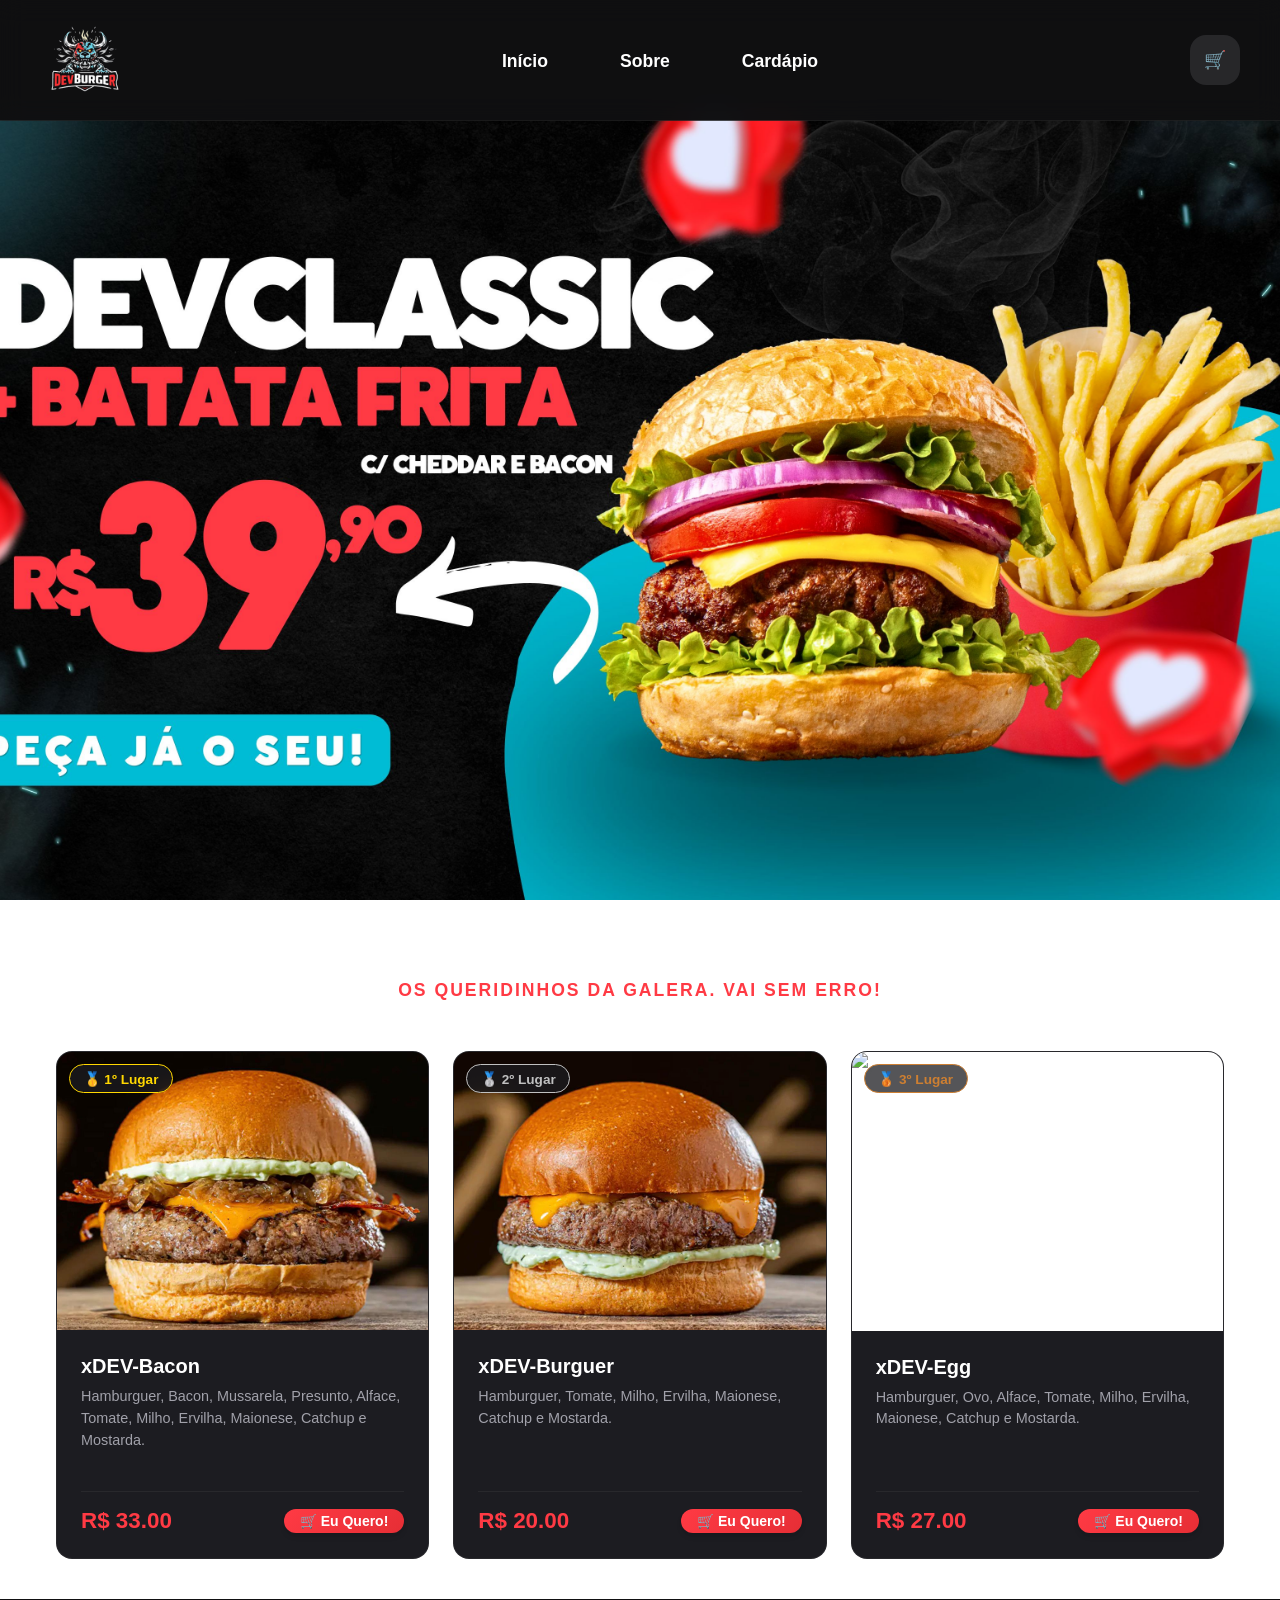
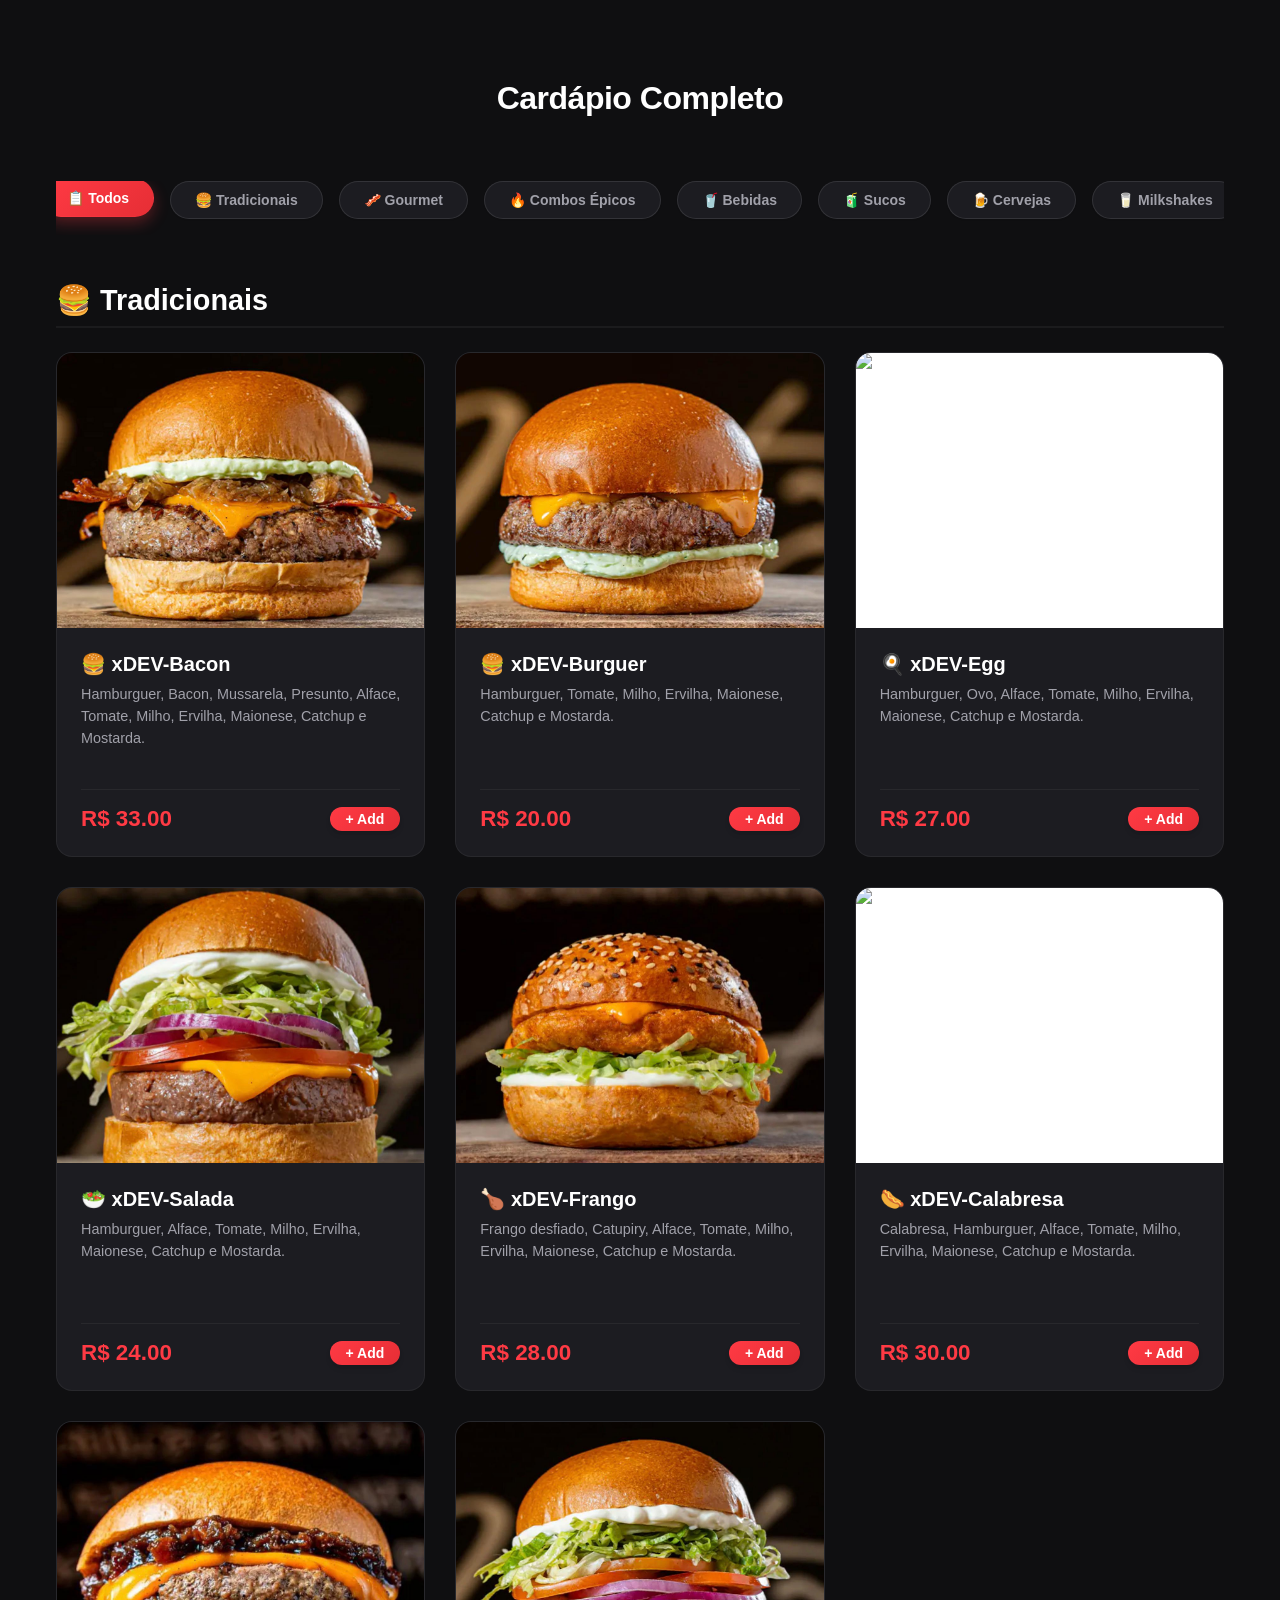
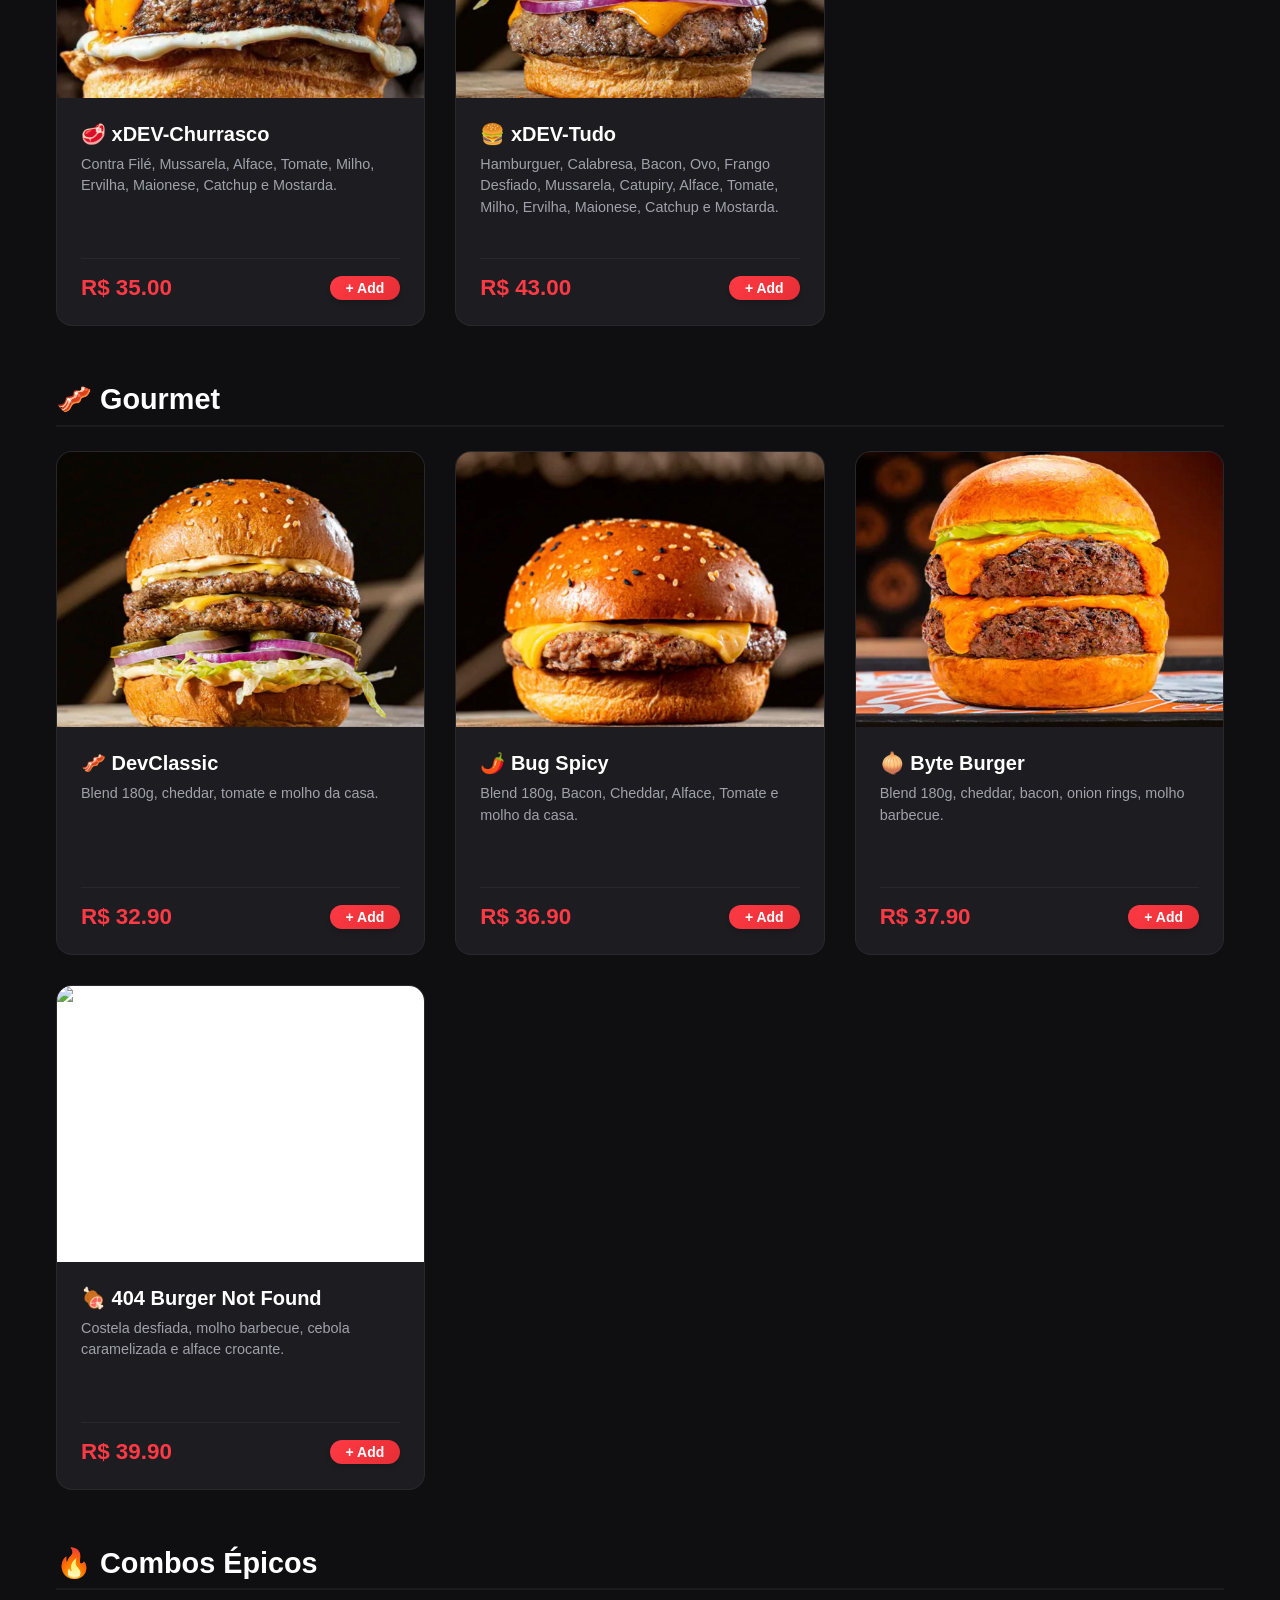
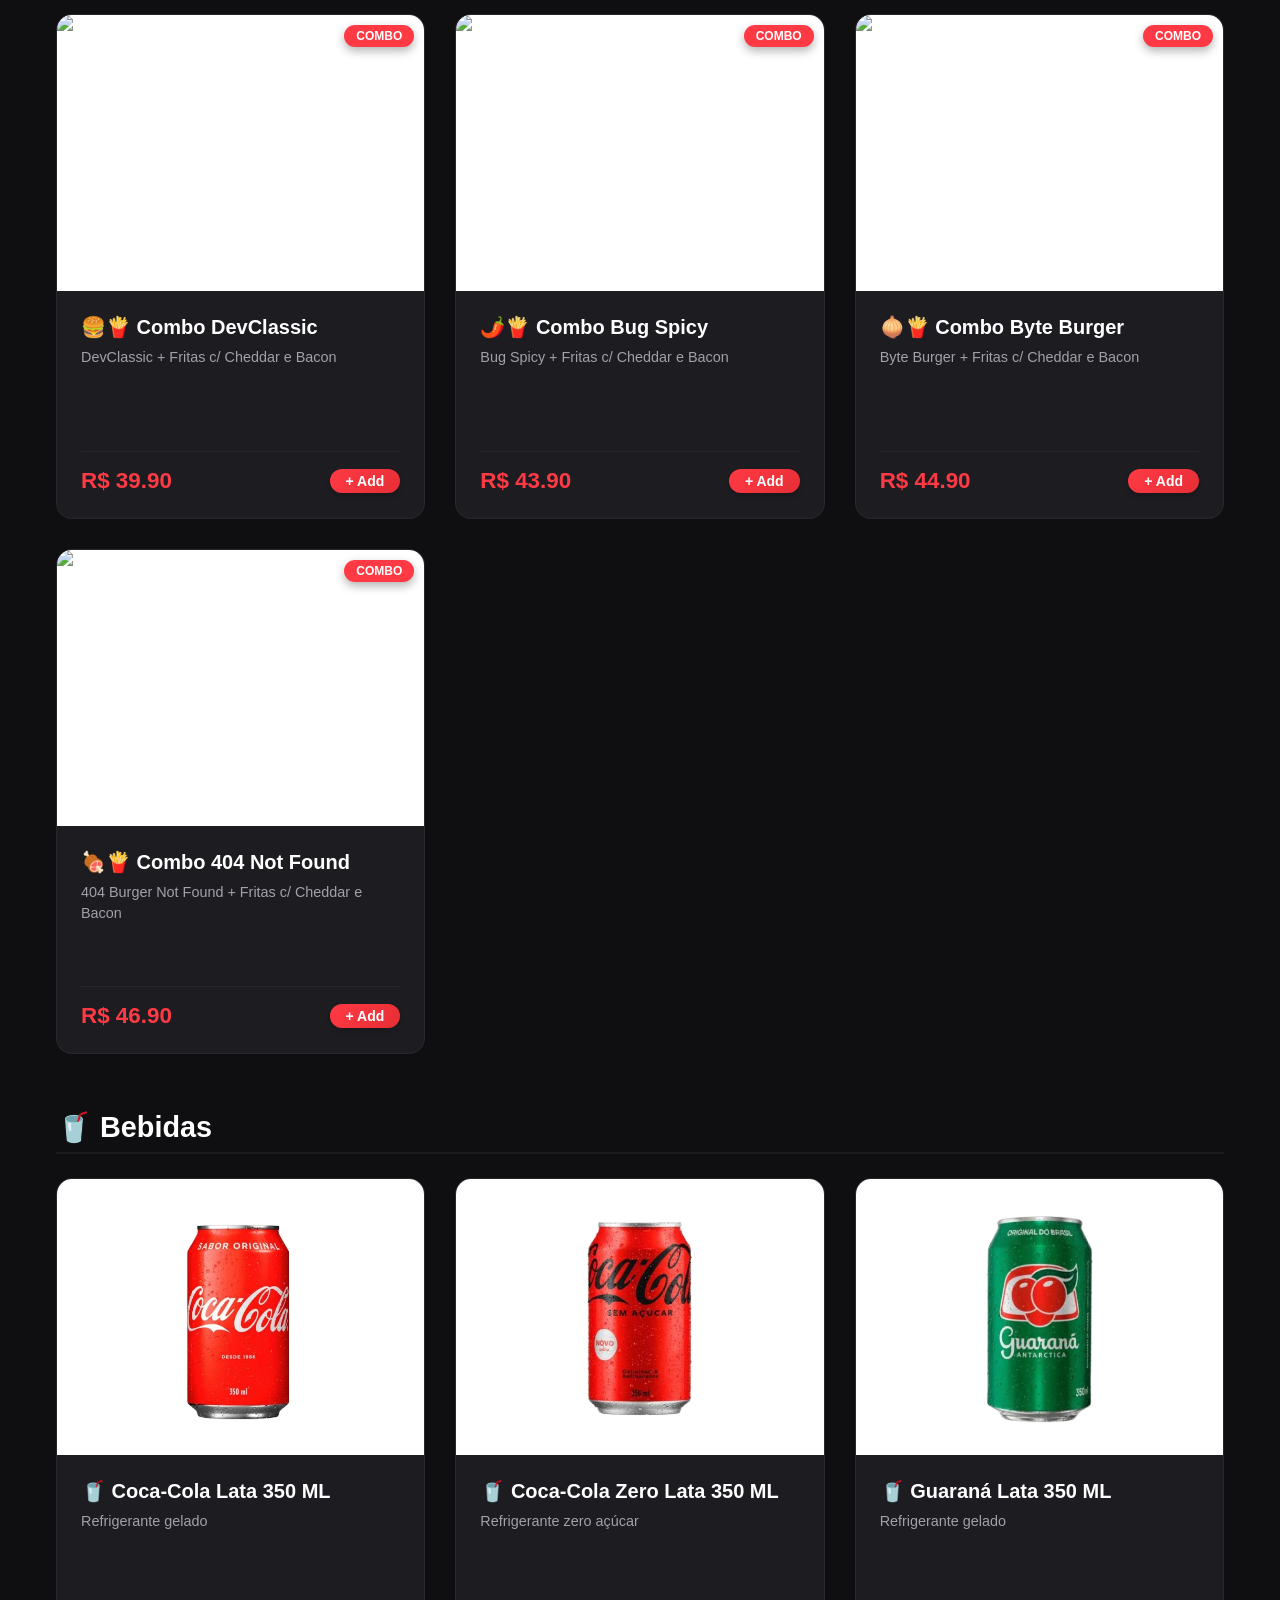
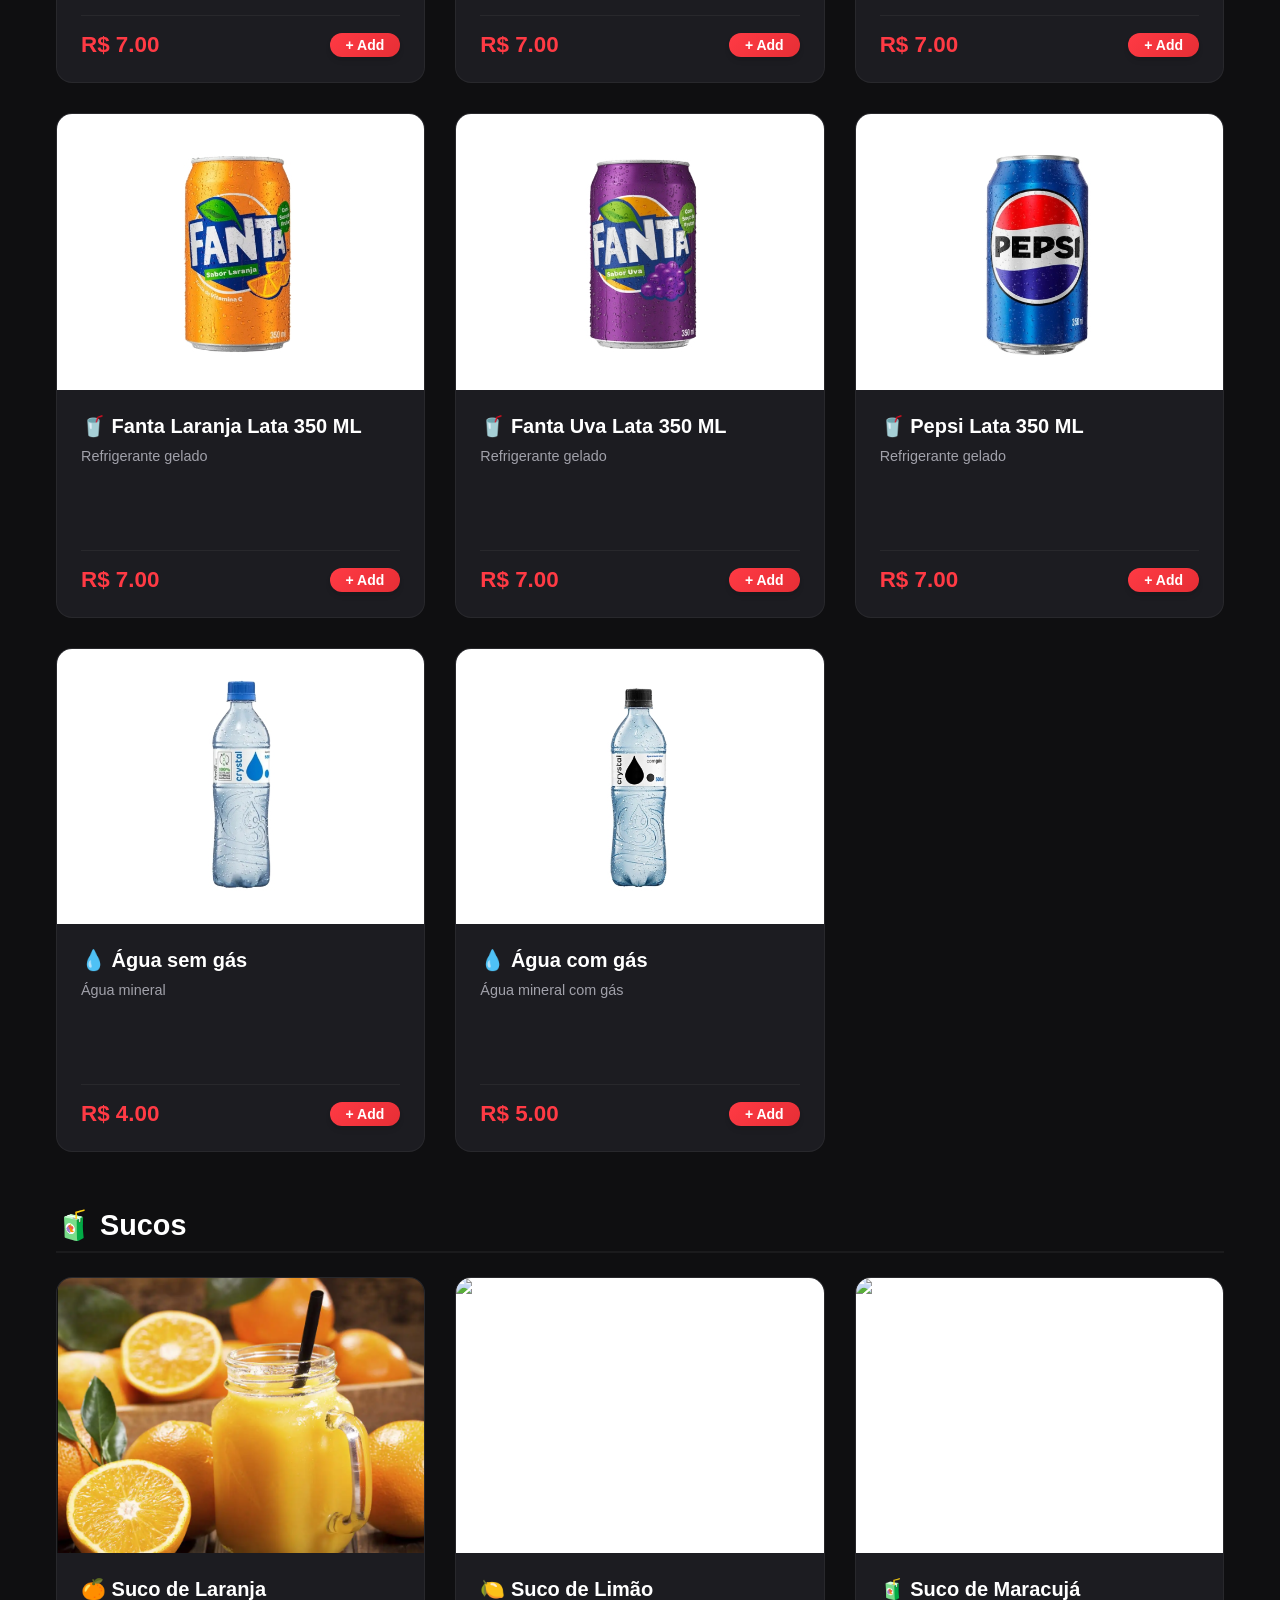
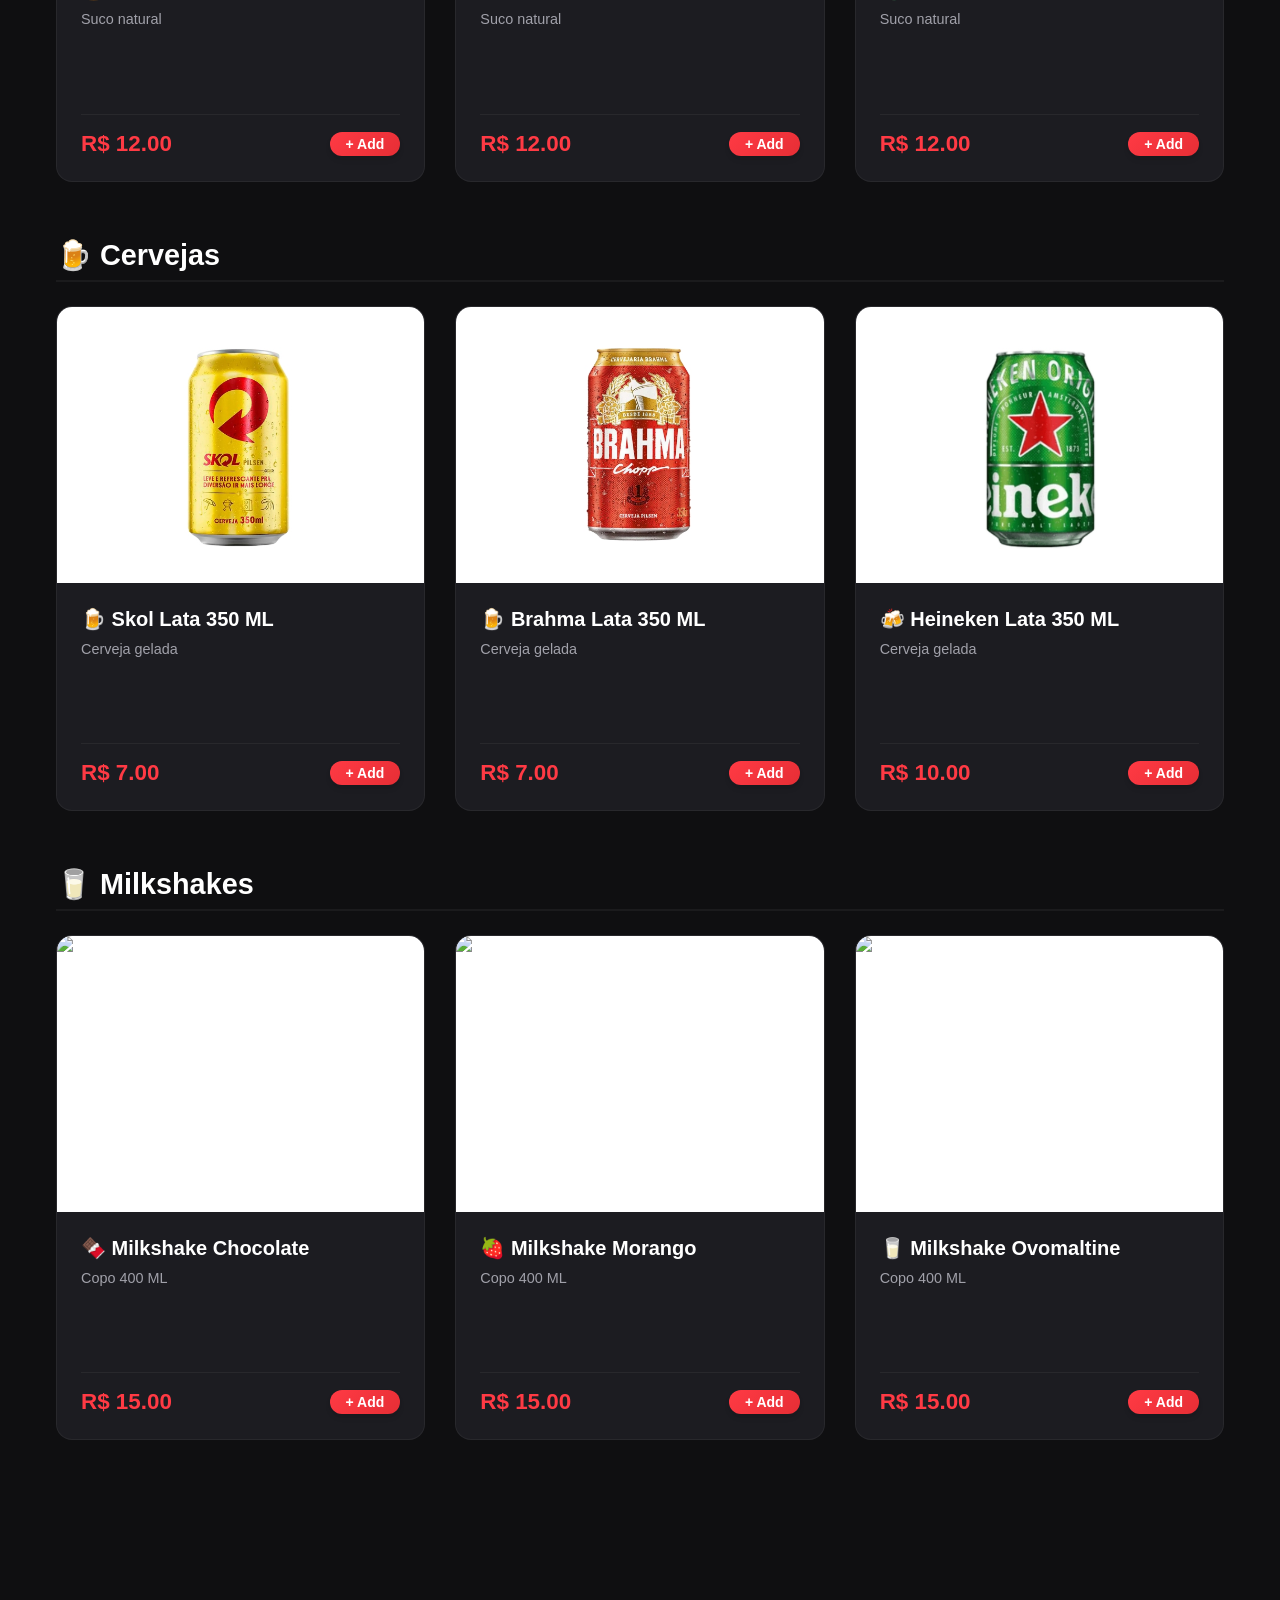
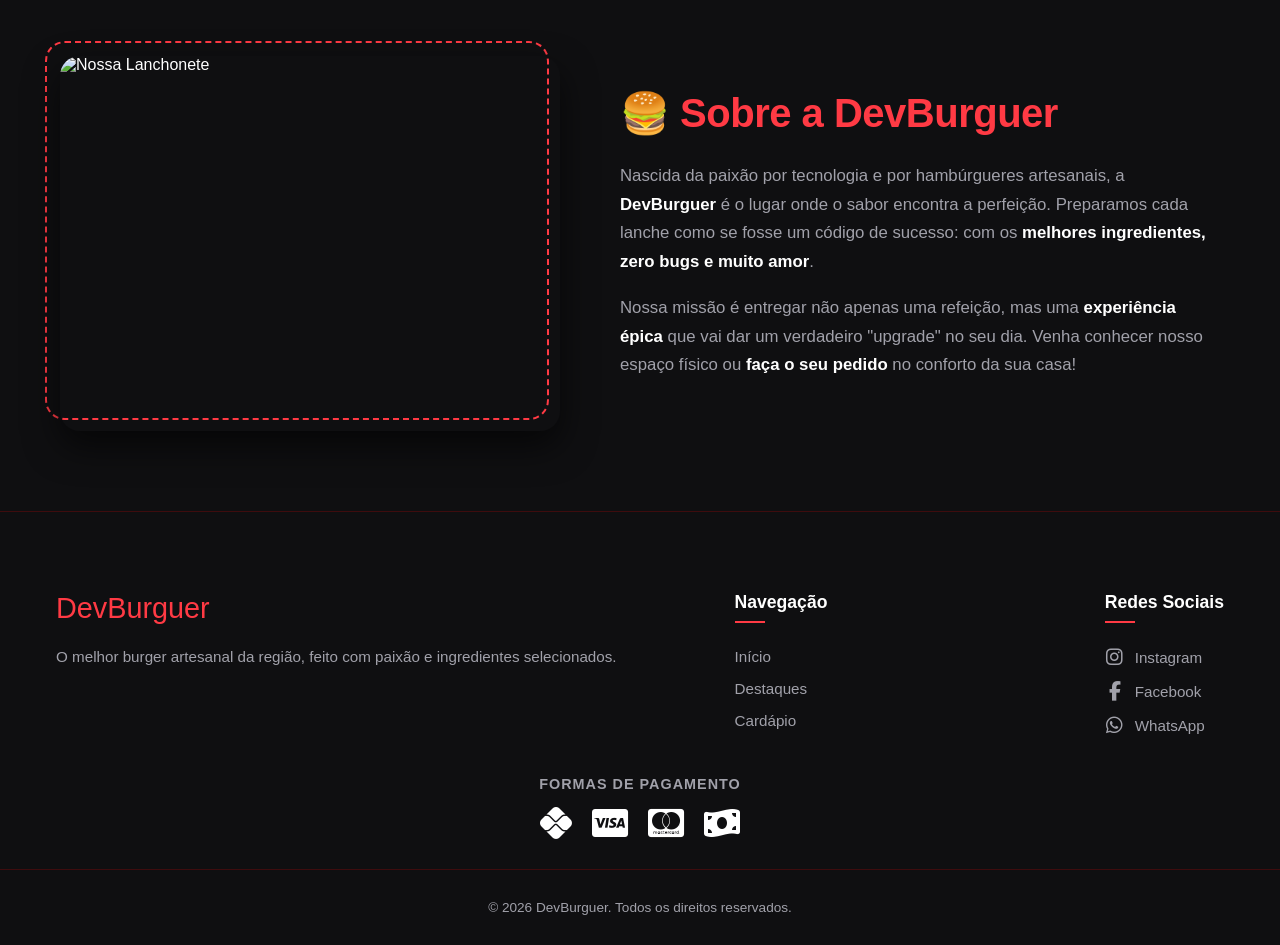
==== commit 49310bbb: "Padronização das imagens que estavam com tamanhos diferente; botao de confirma e enviar arrumado ( n" ====
--- a/index.html
+++ b/index.html
@@ -188,14 +188,15 @@
                     <fieldset class="form-fieldset">
                         <legend class="form-legend">📍 Tipo de Entrega</legend>
                         <div class="radio-group">
-                            <div class="radio-option">
+                            <label class="radio-option" for="deliveryType" tabindex="0">
                                 <input type="radio" id="deliveryType" name="deliveryType" value="delivery" checked>
-                                <label for="deliveryType" class="radio-label">🚚 Entrega em Casa</label>
-                            </div>
-                            <div class="radio-option">
+                                <span class="radio-label">🚚 Entrega em Casa</span>
+                            </label>
+                            
+                            <label class="radio-option" for="pickupType" tabindex="0">
                                 <input type="radio" id="pickupType" name="deliveryType" value="pickup">
-                                <label for="pickupType" class="radio-label">🏪 Retirada</label>
-                            </div>
+                                <span class="radio-label">🏪 Retirada</span>
+                            </label>
                         </div>
                     </fieldset>
 
@@ -236,7 +237,7 @@
                         
                         <div class="form-group">
                             <label for="paymentMethod" class="form-label">Forma de Pagamento *</label>
-                            <select id="paymentMethod" class="form-input" onchange="verificarPagamento()" required>
+                            <select id="paymentMethod" class="form-input" required>
                                 <option value="">Selecione...</option>
                                 <option value="dinheiro">Dinheiro</option>
                                 <option value="cartao">Cartão</option>
@@ -288,11 +289,11 @@
     </div>
 
     <!-- SCRIPTS -->
-    <script src="js/config.js"></script>
-    <script src="js/data.js"></script>
-    <script src="js/cart.js"></script>
-    <script src="js/ui.js"></script>
-    <script src="js/checkout.js"></script>
-    <script src="js/main.js"></script>
+    <script src="js/config.js" charset="UTF-8"></script>
+    <script src="js/data.js" charset="UTF-8"></script>
+    <script src="js/cart.js" charset="UTF-8"></script>
+    <script src="js/ui.js" charset="UTF-8"></script>
+    <script src="js/checkout.js" charset="UTF-8"></script>
+    <script src="js/main.js" charset="UTF-8"></script>
 </body>
 </html>
--- a/css/components.css
+++ b/css/components.css
@@ -93,20 +93,25 @@
 /* Área da Imagem */
 .card-header {
     width: 100%;
-    height: 220px;
+    aspect-ratio: 4 / 3; 
     overflow: hidden;
     position: relative;
+    background-color: var(--color-white); 
+    display: flex;
+    align-items: center;
+    justify-content: center;
 }
 
 .card-img-top {
     width: 100%;
     height: 100%;
-    object-fit: cover;
+    object-fit: cover; 
+    object-position: center; 
     transition: transform var(--transition-slow);
 }
 
 .card:hover .card-img-top, .card-top-item:hover .card-img-top {
-    transform: scale(1.1);
+    transform: scale(1.1); 
 }
 
 /* Área de Texto Flexível */
@@ -255,6 +260,14 @@
     gap: 10px;
     cursor: pointer;
     transition: all 0.2s;
+}
+
+.radio-option:has(input[type="radio"]:checked),
+.payment-option:has(input[type="radio"]:checked) {
+    border-color: var(--color-primary); /* Borda vermelha da marca */
+    background-color: rgba(255, 58, 68, 0.1); /* Fundo avermelhado bem sutil */
+    box-shadow: 0 0 10px rgba(255, 58, 68, 0.2); /* Sombra suave para destacar */
+    transform: translateY(-2px); /* Efeito de elevação 3D suave */
 }
 
 .radio-option:hover,
@@ -656,6 +669,18 @@
     transform: scale(1.02); /* Leve zoom ao passar o mouse no banner */
 }
 
+/* ====================================================
+   AJUSTE DE CAMADA DAS NOTIFICAÇÕES (Z-INDEX)
+   ==================================================== */
+
+.toastify,
+.toastify-popup,
+#toast,
+.toast,
+.notification {
+    display: none !important;
+}
+
 .toast.success { border-left: 4px solid var(--color-success); }
 .toast.error   { border-left: 4px solid var(--color-error); }
 .toast.warning { border-left: 4px solid var(--color-warning); }
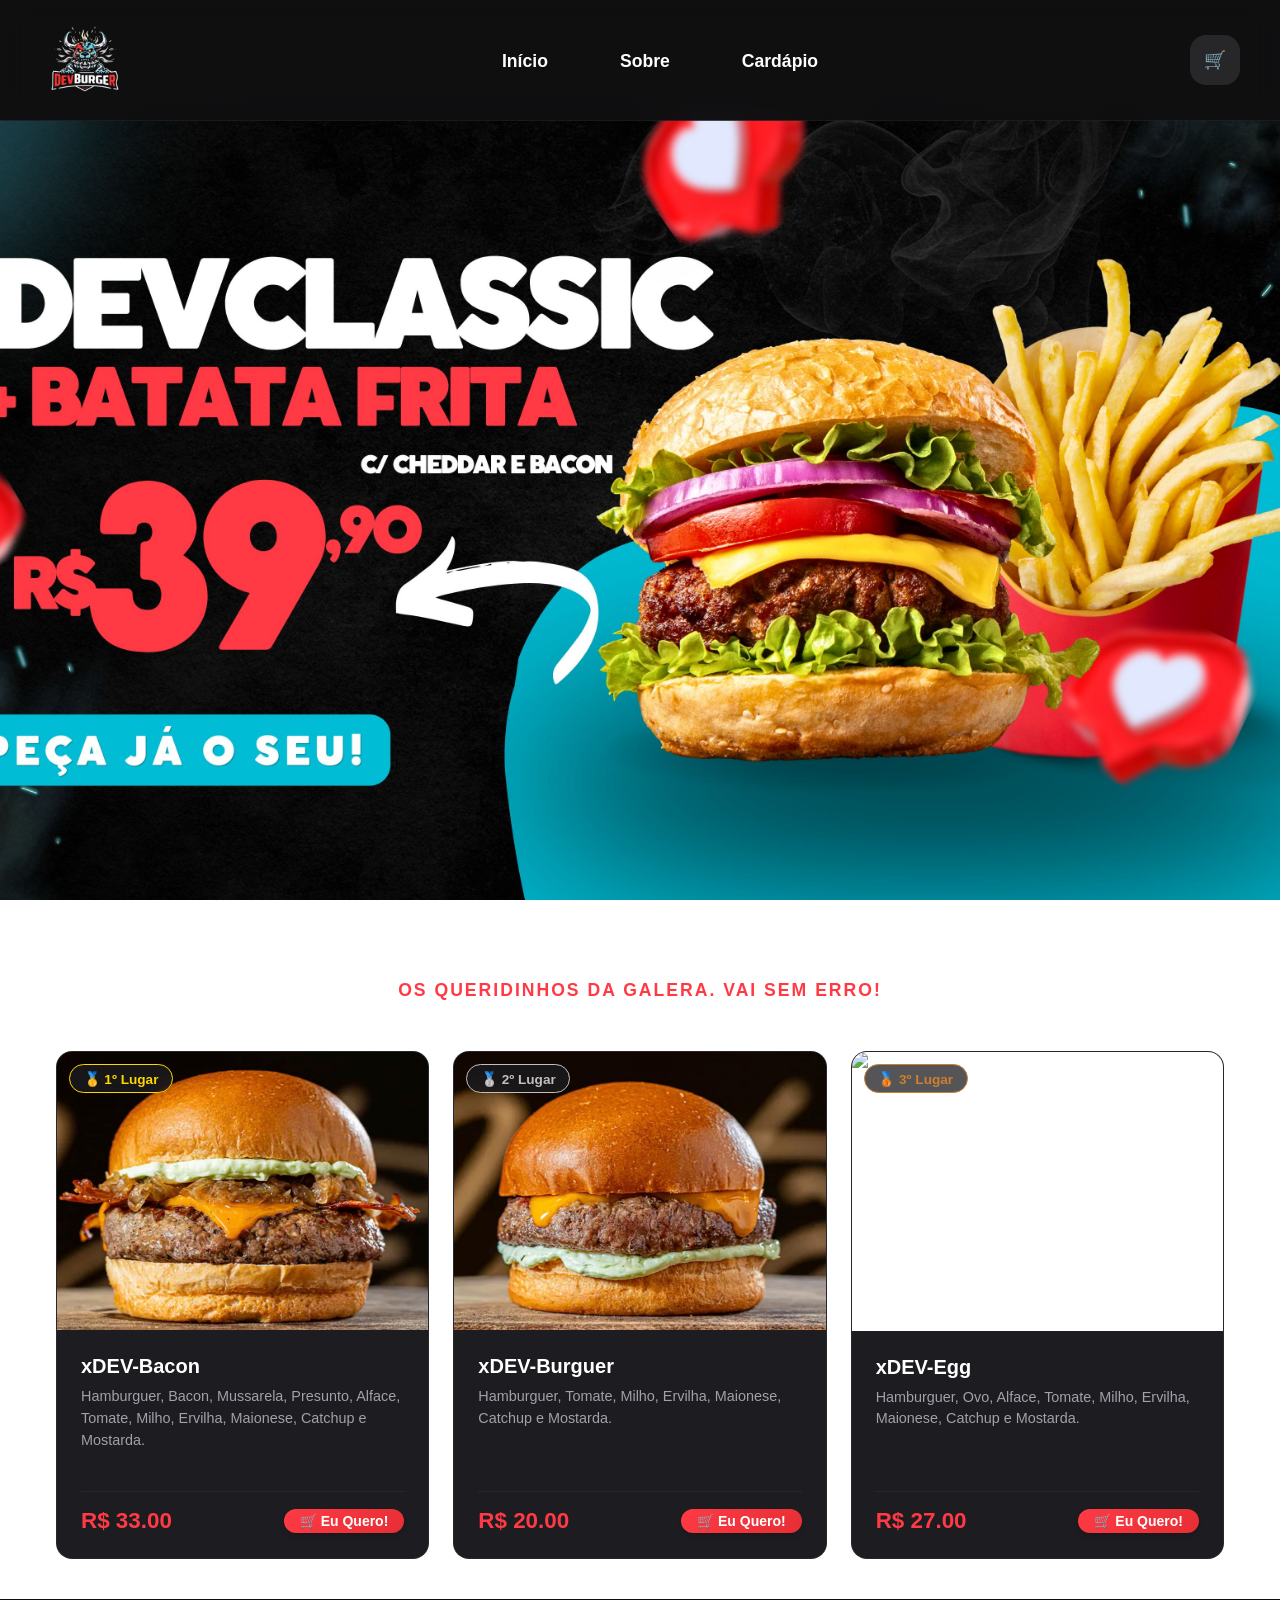
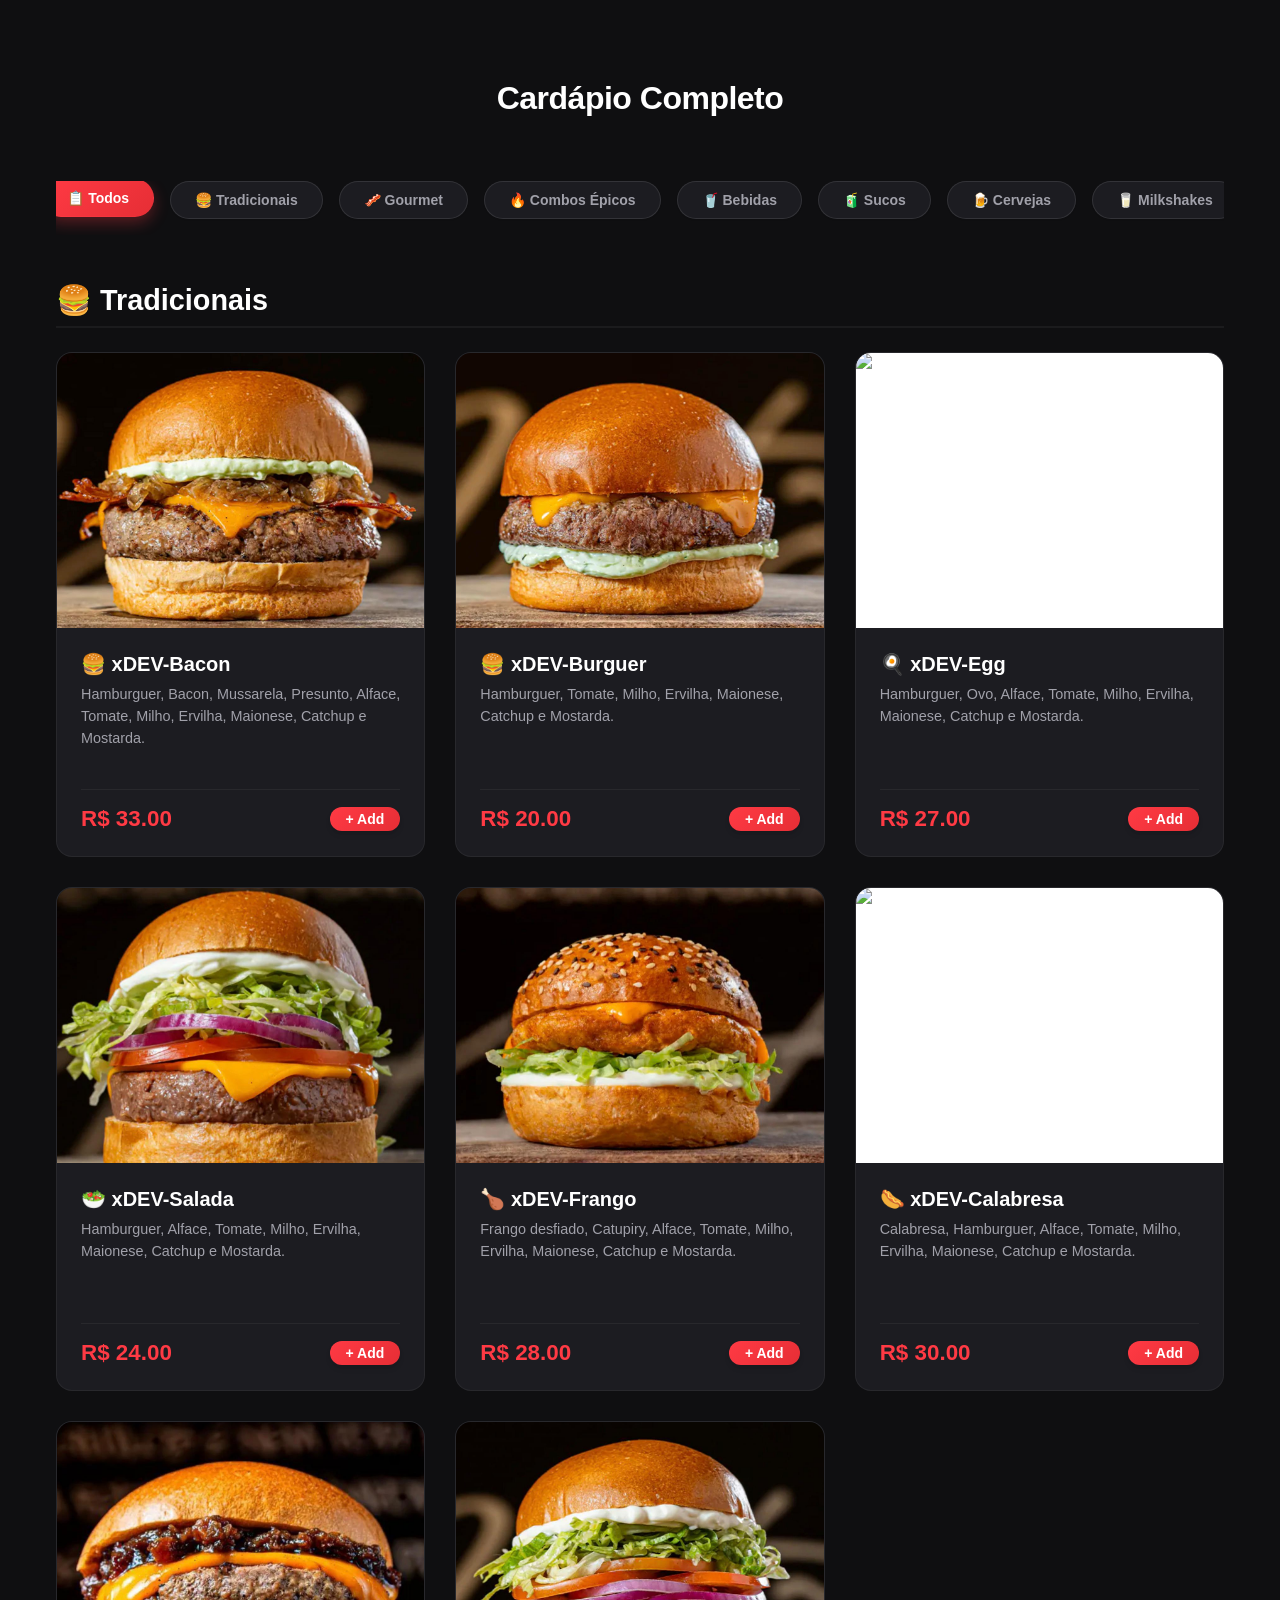
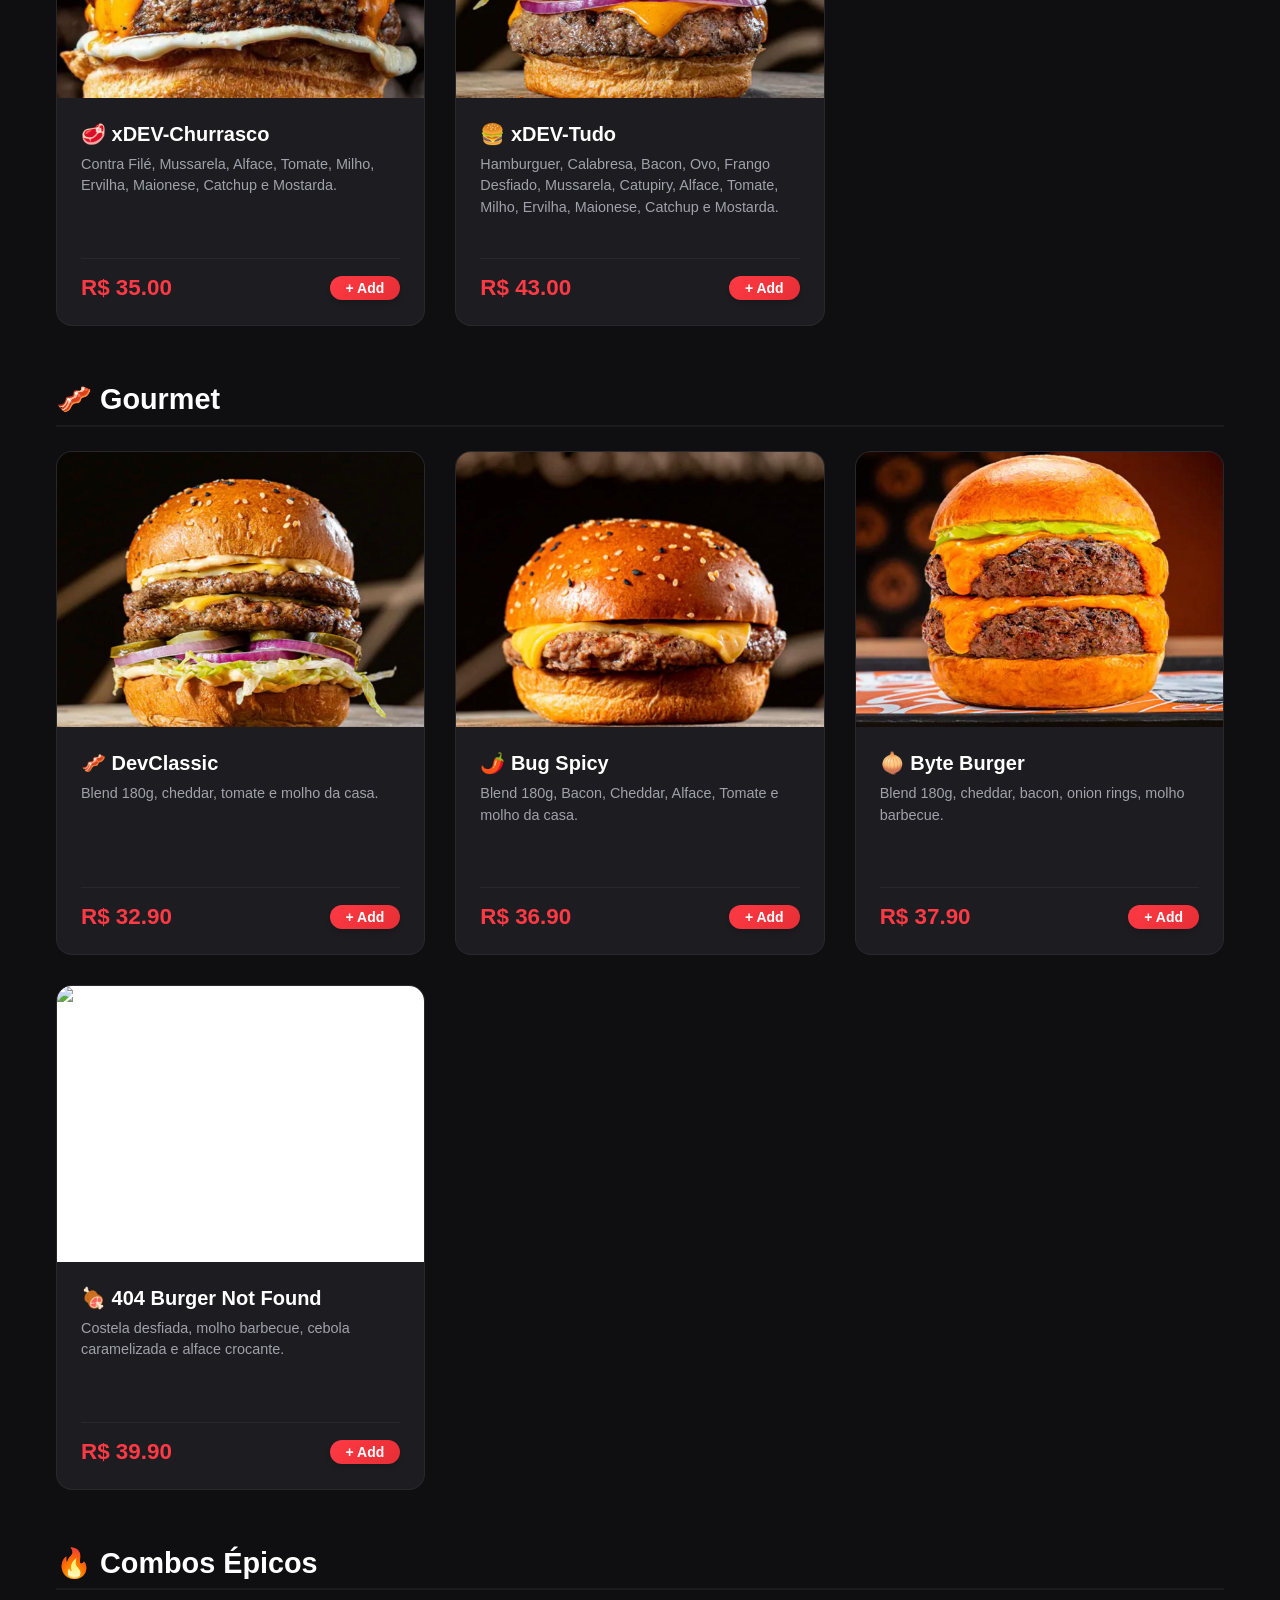
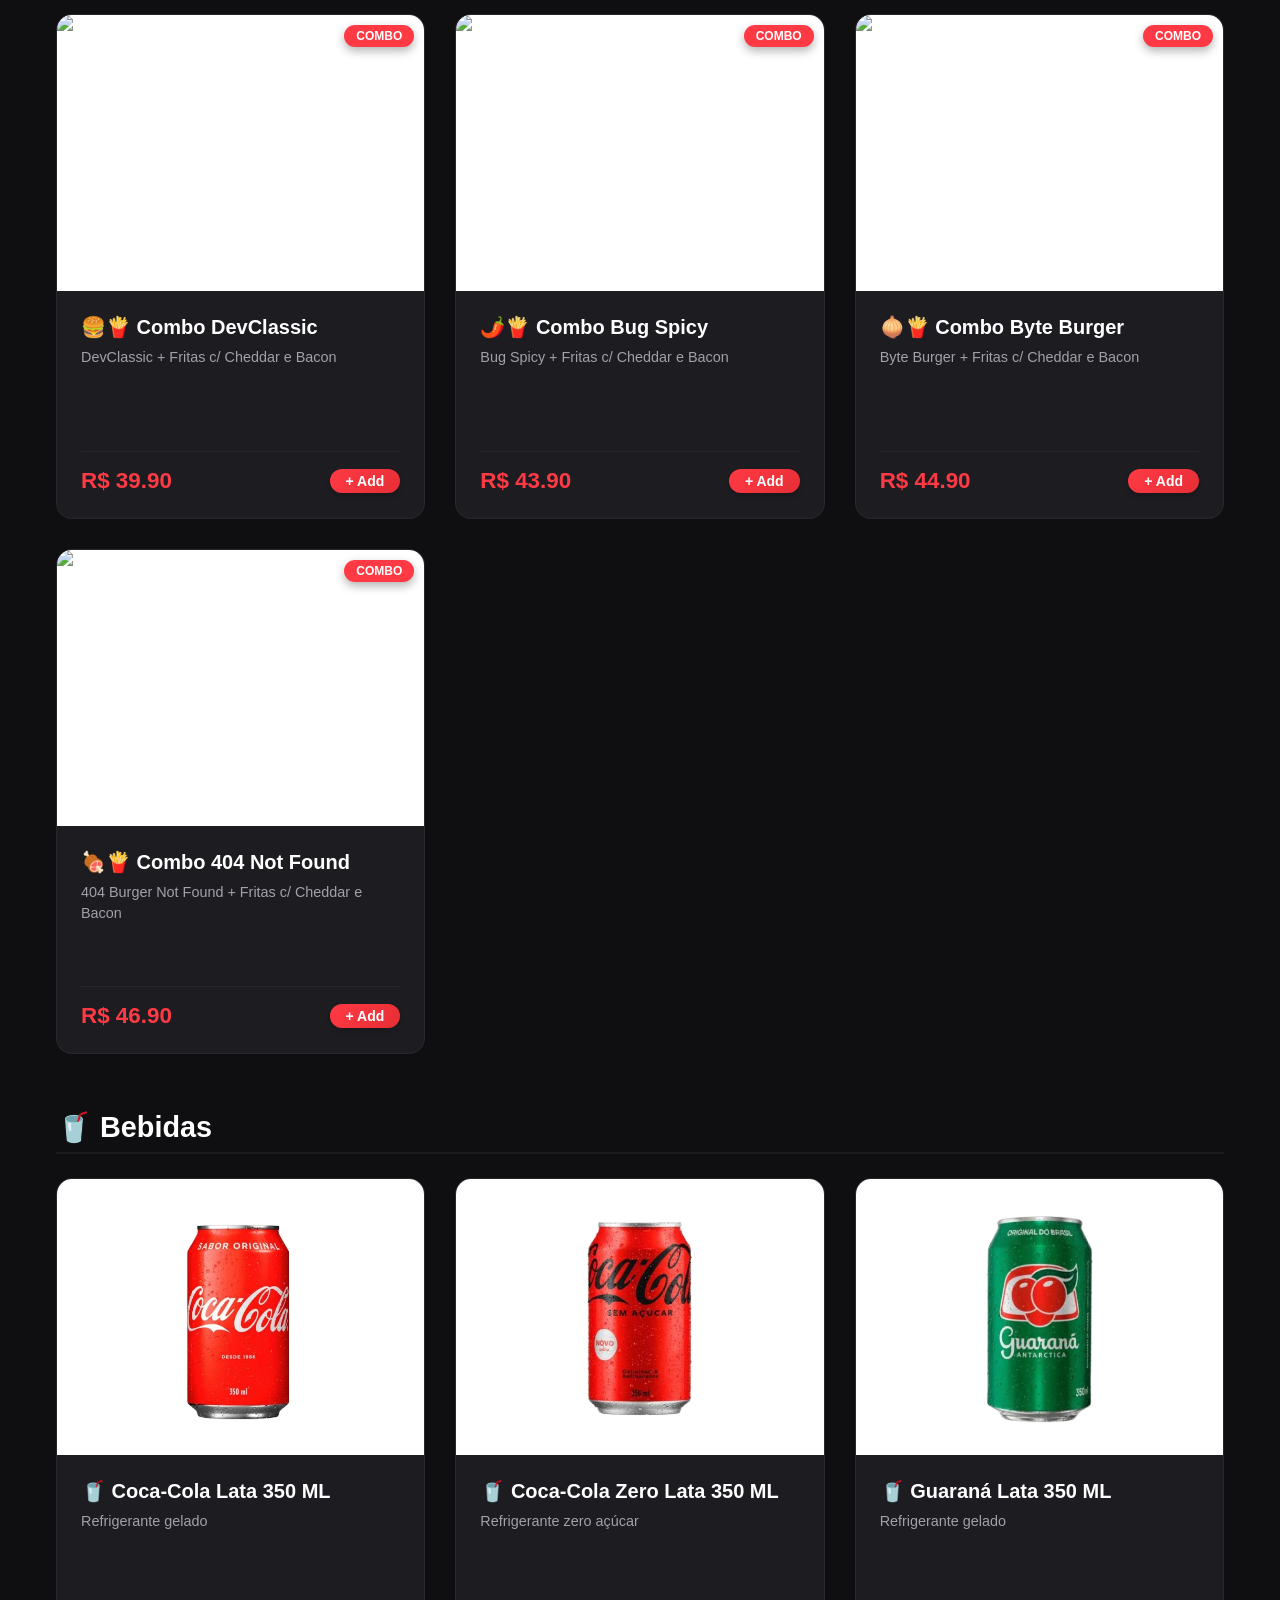
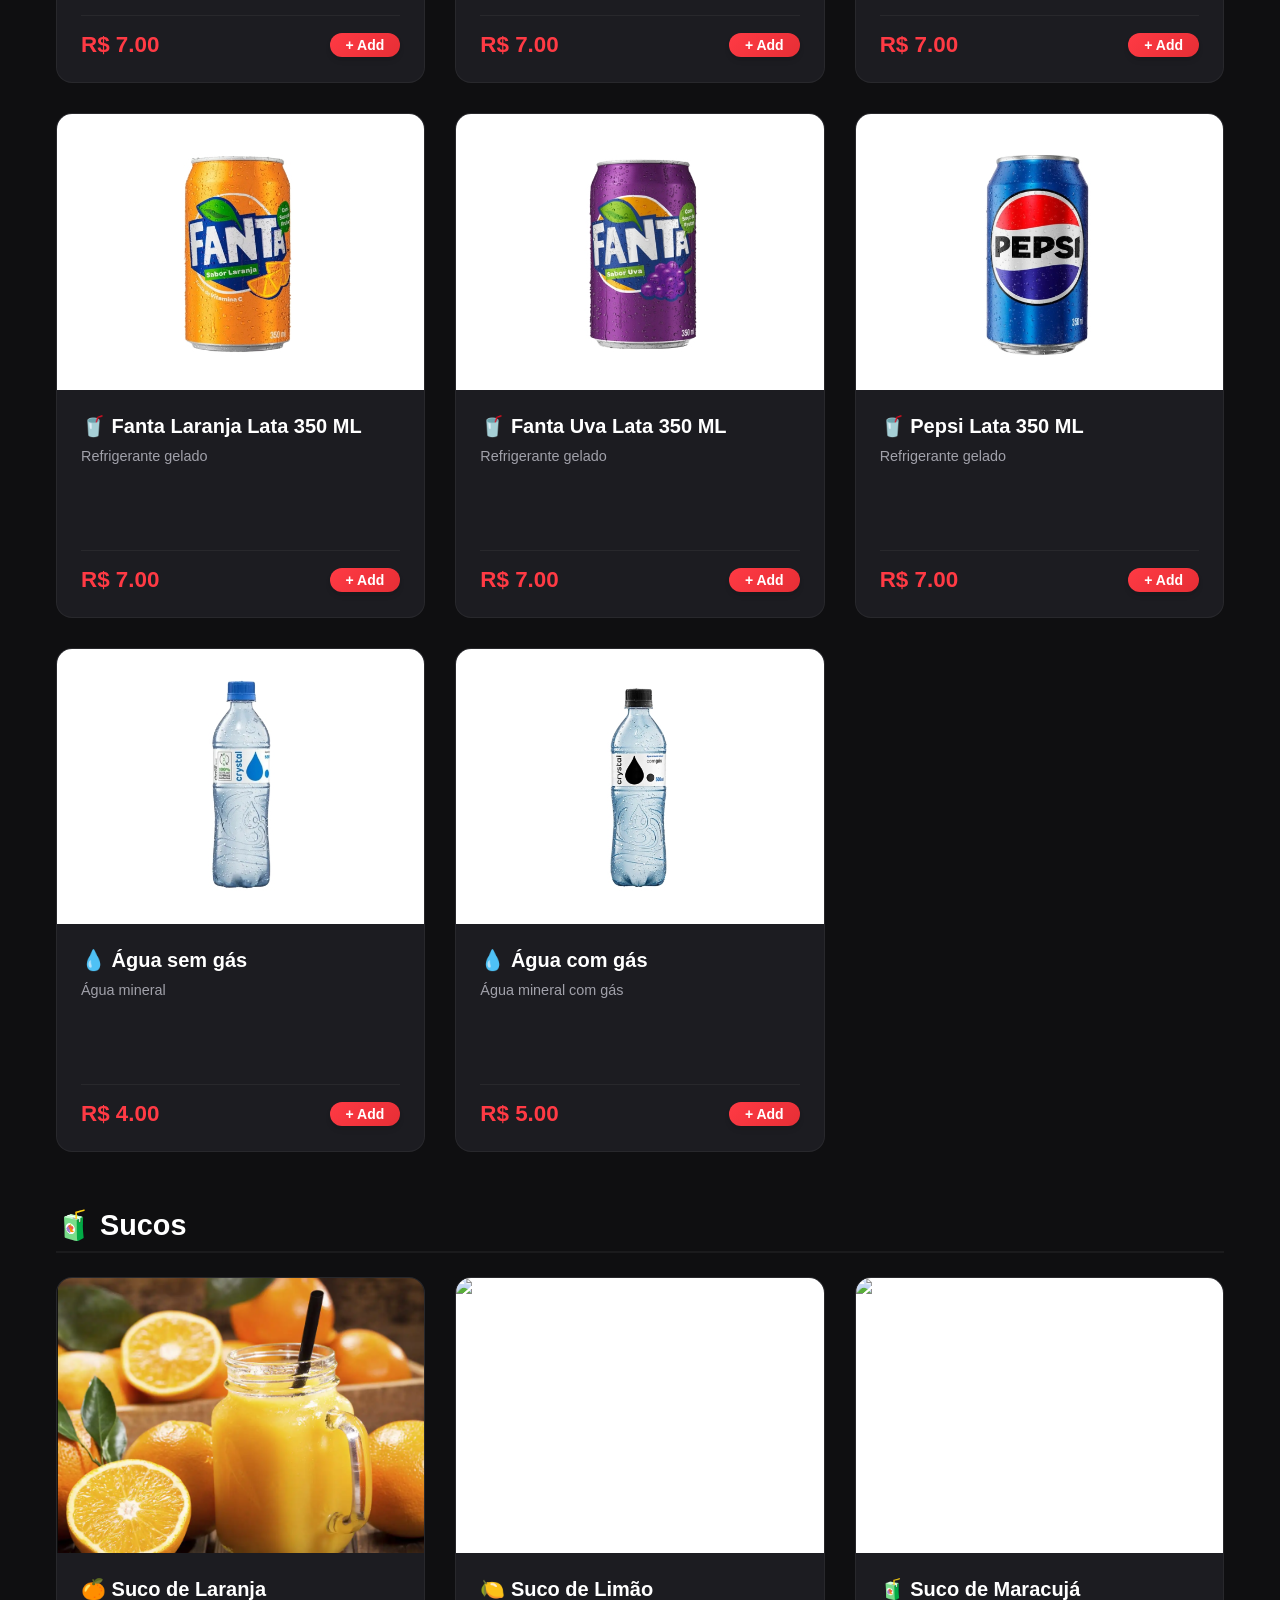
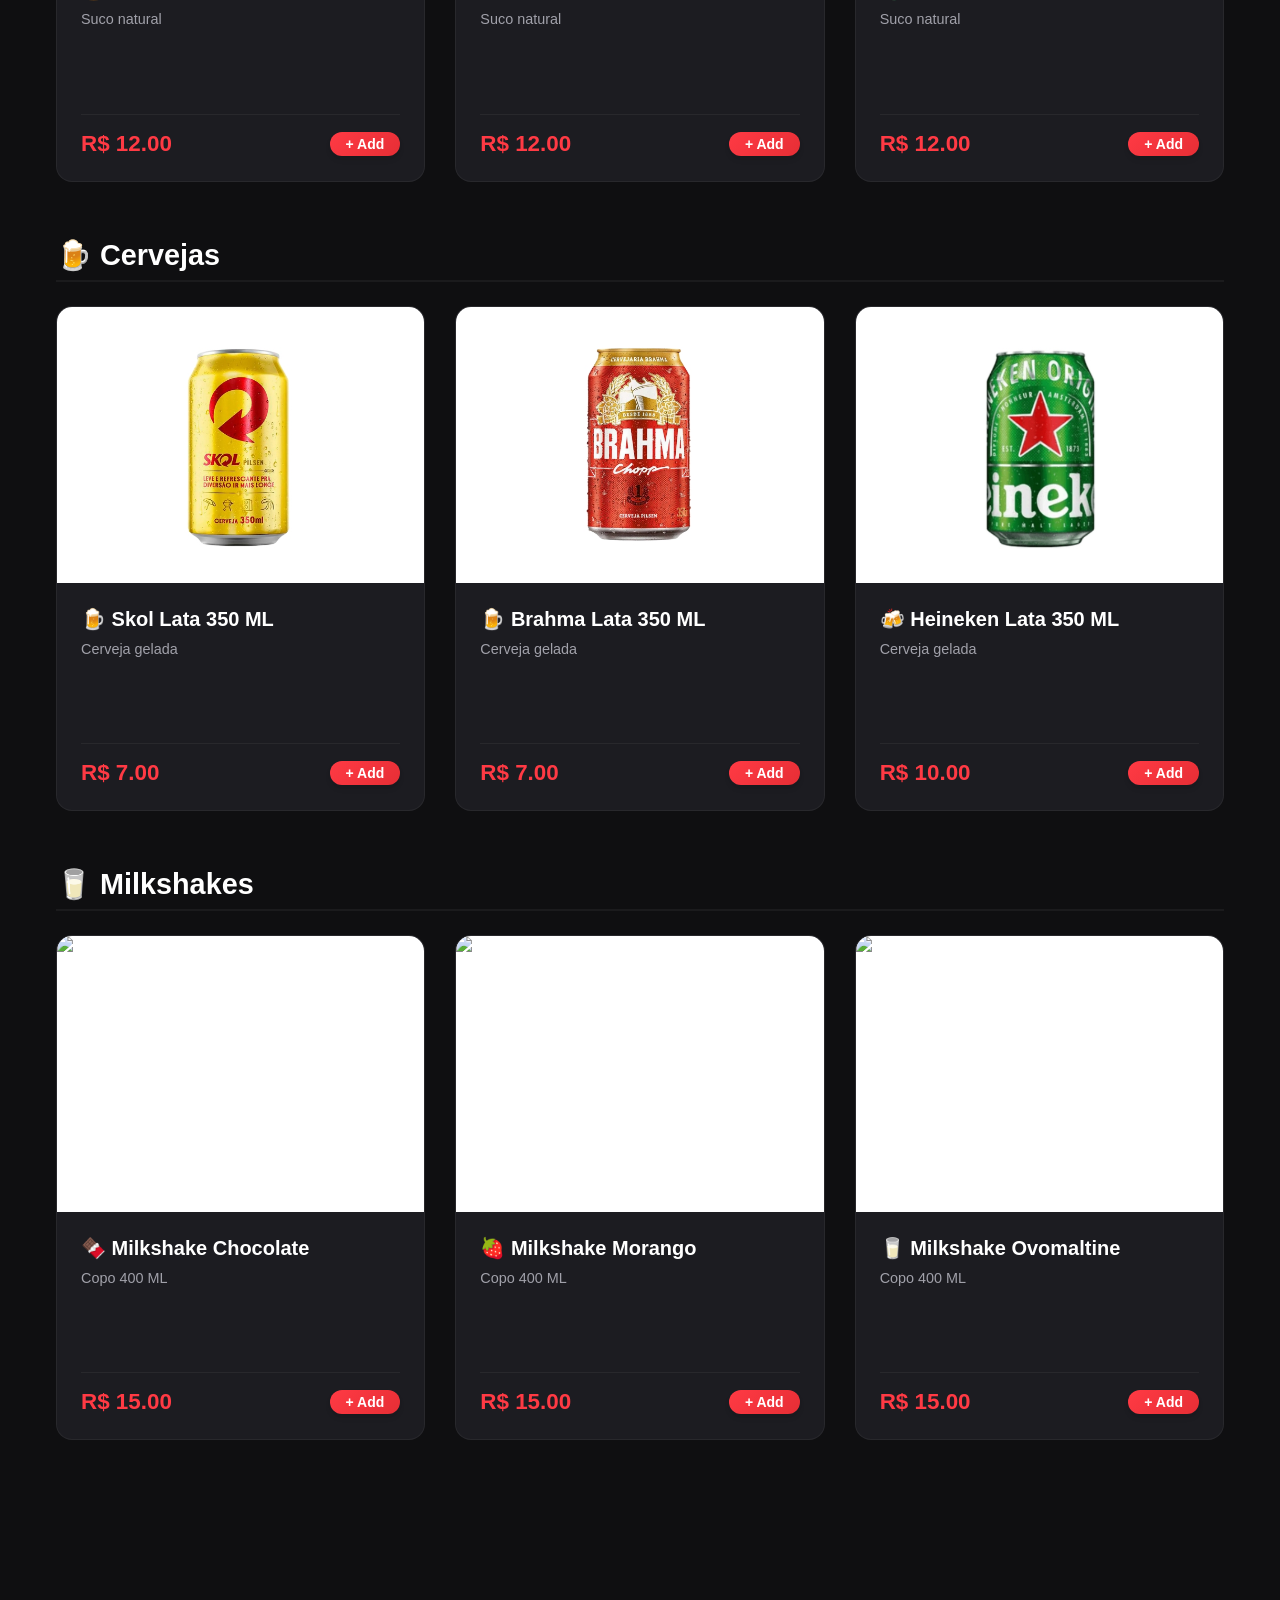
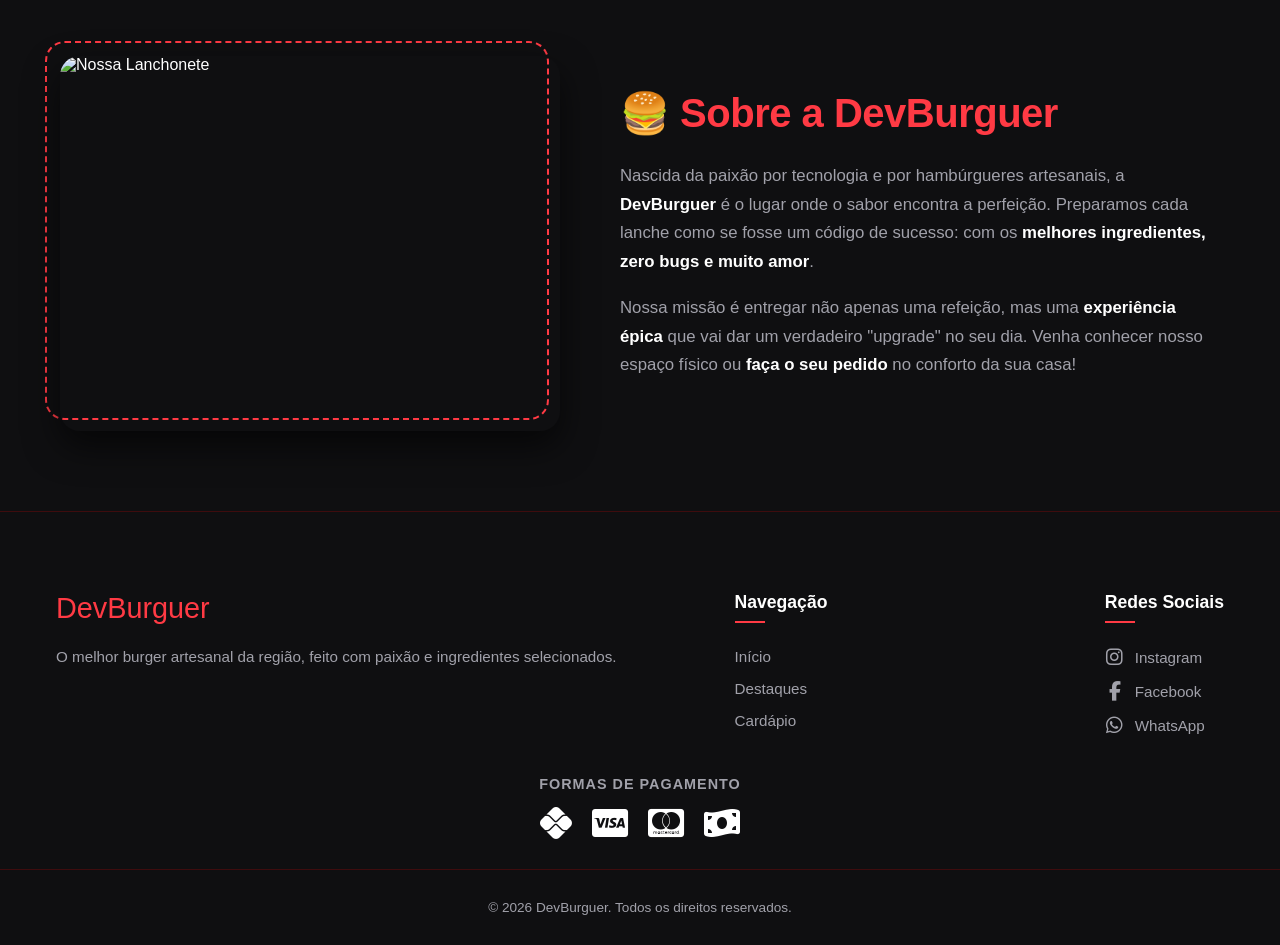
==== commit 4f3a5514: "Organização no código, melhoria no "Finalizar pedido"" ====
--- a/index.html
+++ b/index.html
@@ -46,6 +46,7 @@
             </picture>
         </a>
     </section>
+
     <!-- 2. TOP 3 MAIS PEDIDOS -->
     <section class="top-products fade-in-section" id="destaques">
         <div class="container">
@@ -61,7 +62,7 @@
     <!-- 3. CARDÁPIO COMPLETO -->
     <section class="menu fade-in-section" id="cardapio">
         <div class="container">
-            <h2 class="section-title" style="color: white;">Cardápio Completo</h2>
+            <h2 class="section-title section-title--white">Cardápio Completo</h2>
             <div class="categories" id="categoriesContainer"></div>
             <div class="products-grid" id="productsGrid"></div>
         </div>
@@ -78,14 +79,14 @@
                 >
             </div>
             <div class="about-text">
-                <h2 class="section-title" style="text-align: left;">🍔 Sobre a DevBurguer</h2>
+                <h2 class="section-title section-title--left">🍔 Sobre a DevBurguer</h2>
                 <p>Nascida da paixão por tecnologia e por hambúrgueres artesanais, a <strong>DevBurguer</strong> é o lugar onde o sabor encontra a perfeição. Preparamos cada lanche como se fosse um código de sucesso: com os <strong>melhores ingredientes, zero bugs e muito amor</strong>.</p>
                 <p>Nossa missão é entregar não apenas uma refeição, mas uma <strong>experiência épica</strong> que vai dar um verdadeiro "upgrade" no seu dia. Venha conhecer nosso espaço físico ou <strong>faça o seu pedido</strong> no conforto da sua casa!</p>
             </div>
         </div>
     </section>
 
-<!-- FOOTER -->
+    <!-- FOOTER -->
     <footer class="footer">
         <div class="container footer-container">
             <div class="footer-brand">
@@ -95,9 +96,9 @@
             <div class="footer-links">
                 <h4>Navegação</h4>
                 <div class="social-links">
-                    <a href="#home" class="social-link">Início</a>
+                    <a href="#home"      class="social-link">Início</a>
                     <a href="#destaques" class="social-link">Destaques</a>
-                    <a href="#cardapio" class="social-link">Cardápio</a>
+                    <a href="#cardapio"  class="social-link">Cardápio</a>
                 </div>
             </div>
             <div class="footer-social">
@@ -110,12 +111,12 @@
             </div>
         </div>
 
-        <!-- EMBLEMAS DE PAGAMENTO -->
+        <!-- FORMAS DE PAGAMENTO -->
         <div class="footer-payments">
             <p>Formas de Pagamento</p>
             <div class="payment-icons">
-                <i class="fa-brands fa-pix" title="Pix"></i>
-                <i class="fa-brands fa-cc-visa" title="Visa"></i>
+                <i class="fa-brands fa-pix"          title="Pix"></i>
+                <i class="fa-brands fa-cc-visa"       title="Visa"></i>
                 <i class="fa-brands fa-cc-mastercard" title="Mastercard"></i>
                 <i class="fa-solid fa-money-bill-wave" title="Dinheiro"></i>
             </div>
@@ -179,8 +180,7 @@
                         <div class="form-group">
                             <label for="clientPhone" class="form-label">Telefone *</label>
                             <input type="tel" id="clientPhone" class="form-input" placeholder="(11) 99999-9999" required>
-                            
-                            <small id="phoneFeedback" style="display: none; margin-top: 4px; font-weight: bold;"></small>
+                            <small id="phoneFeedback" class="field-feedback" hidden></small>
                         </div>
                     </fieldset>
 
@@ -188,11 +188,11 @@
                     <fieldset class="form-fieldset">
                         <legend class="form-legend">📍 Tipo de Entrega</legend>
                         <div class="radio-group">
+                            <!-- FIX: for deve apontar para o id do input, não para o fieldset pai -->
                             <label class="radio-option" for="deliveryType" tabindex="0">
                                 <input type="radio" id="deliveryType" name="deliveryType" value="delivery" checked>
                                 <span class="radio-label">🚚 Entrega em Casa</span>
                             </label>
-                            
                             <label class="radio-option" for="pickupType" tabindex="0">
                                 <input type="radio" id="pickupType" name="deliveryType" value="pickup">
                                 <span class="radio-label">🏪 Retirada</span>
@@ -205,7 +205,7 @@
                         <legend class="form-legend" id="addressLegend">🏠 Endereço de Entrega</legend>
 
                         <!-- Endereço da loja (modo retirada) -->
-                        <div class="shop-address-info" id="shopAddressInfo">
+                        <div class="shop-address-info" id="shopAddressInfo" hidden>
                             <strong>📍 Localização da DevBurguer:</strong>
                             <p>Rua Principal, 123 - Centro</p>
                             <p>Telefone: (15) 3333-3333</p>
@@ -234,7 +234,7 @@
                     <!-- PAGAMENTO -->
                     <fieldset class="form-fieldset">
                         <legend class="form-legend">💳 Pagamento</legend>
-                        
+
                         <div class="form-group">
                             <label for="paymentMethod" class="form-label">Forma de Pagamento *</label>
                             <select id="paymentMethod" class="form-input" required>
@@ -245,7 +245,7 @@
                             </select>
                         </div>
 
-                        <div class="form-group" id="cardTypeContainer" style="display: none;">
+                        <div class="form-group" id="cardTypeContainer" hidden>
                             <label for="cardType" class="form-label">Tipo de Cartão *</label>
                             <select id="cardType" class="form-input">
                                 <option value="debito">Débito</option>
@@ -253,11 +253,14 @@
                             </select>
                         </div>
 
-                        <div class="form-group" id="changeContainer" style="display: none;">
+                        <div class="form-group" id="changeContainer" hidden>
                             <label for="changeAmount" class="form-label">Troco para quanto?</label>
                             <input type="number" id="changeAmount" class="form-input" placeholder="Ex: 50" min="0" step="0.01">
-                            
-                            <small id="changeFeedback" style="display: none; margin-top: 4px; font-weight: bold;"></small>
+                            <small id="changeFeedback" class="field-feedback" hidden></small>
+                            <!-- FIX: elemento changeResult estava referenciado no JS mas ausente no HTML -->
+                            <div id="changeResult" class="change-result" hidden>
+                                Troco: <span id="calculatedChange"></span>
+                            </div>
                         </div>
                     </fieldset>
 
@@ -281,7 +284,7 @@
                     </fieldset>
 
                     <button type="submit" class="btn btn-primary btn-block btn-submit">
-                         Confirmar Pedido e Enviar para WhatsApp
+                        Confirmar Pedido e Enviar para WhatsApp
                     </button>
                 </form>
             </div>
@@ -289,11 +292,11 @@
     </div>
 
     <!-- SCRIPTS -->
-    <script src="js/config.js" charset="UTF-8"></script>
-    <script src="js/data.js" charset="UTF-8"></script>
-    <script src="js/cart.js" charset="UTF-8"></script>
-    <script src="js/ui.js" charset="UTF-8"></script>
-    <script src="js/checkout.js" charset="UTF-8"></script>
-    <script src="js/main.js" charset="UTF-8"></script>
+    <script src="js/config.js"></script>
+    <script src="js/data.js"></script>
+    <script src="js/cart.js"></script>
+    <script src="js/ui.js"></script>
+    <script src="js/checkout.js"></script>
+    <script src="js/main.js"></script>
 </body>
 </html>
--- a/css/globals.css
+++ b/css/globals.css
@@ -164,9 +164,10 @@
     border-width: 0;
 }
 
-.hidden {
+[hidden] {
     display: none !important;
 }
+
 
 .visually-hidden {
     visibility: hidden;
@@ -179,3 +180,14 @@
 .opacity-75 {
     opacity: 0.75;
 }
+
+/* ─── MODIFICADORES DE SECTION-TITLE ──────────────────────────────────────
+   FIX: removem style="color:white" e style="text-align:left" do HTML.
+   ────────────────────────────────────────────────────────────────────── */
+.section-title--white {
+    color: var(--color-white);
+}
+
+.section-title--left {
+    text-align: left;
+}
--- a/css/components.css
+++ b/css/components.css
@@ -2,11 +2,13 @@
    COMPONENTES REUTILIZÁVEIS
    ============================================ */
 
-/* BOTÕES */
+/* ─── BOTÕES ────────────────────────────────────────────────────────────── */
+
 .btn {
-    transition: transform var(--transition-speed) ease, box-shadow var(--transition-speed) ease;
-    border-radius: 8px;
-    font-weight: bold;
+    /* FIX: --transition-speed não tinha unit — trocado por --transition-base */
+    transition: transform var(--transition-base), box-shadow var(--transition-base);
+    border-radius: var(--radius-md);
+    font-weight: var(--font-weight-bold);
 }
 
 .btn:hover {
@@ -19,22 +21,21 @@
     cursor: not-allowed;
 }
 
-/* VARIANTES DE BOTÃO */
-.btn-primary {
-    background: linear-gradient(135deg, var(--color-primary) 0%, var(--color-primary-dark) 100%);
-    color: var(--color-white);
-    box-shadow: var(--shadow-md);
-    
-}
-
+/* Variantes */
+/* FIX: .btn-primary e .btn-carrinho tinham o mesmo gradient duplicado;
+   o gradiente foi centralizado em .btn-primary e .btn-carrinho herda. */
+.btn-primary,
 .btn-carrinho {
     background: linear-gradient(135deg, var(--color-primary) 0%, var(--color-primary-dark) 100%);
     color: var(--color-white);
     box-shadow: var(--shadow-md);
-    padding: var(--spacing-md) var(--spacing-xl); 
-    font-size: 1.1rem;                            
-    font-weight: 600;                            
-    display: inline-flex;                         
+}
+
+.btn-carrinho {
+    padding: var(--spacing-md) var(--spacing-xl);
+    font-size: 1.1rem;
+    font-weight: var(--font-weight-semibold);
+    display: inline-flex;
     align-items: center;
     justify-content: center;
 }
@@ -72,31 +73,39 @@
     width: 100%;
 }
 
-/* CARDS PADRONIZADOS */
-.card, .card-top-item {
+.btn-sm {
+    padding: var(--spacing-xs) var(--spacing-md);
+    font-size: var(--font-size-sm);
+    border-radius: var(--radius-full);
+}
+
+/* ─── CARDS ─────────────────────────────────────────────────────────────── */
+
+.card,
+.card-top-item {
     display: flex;
     flex-direction: column;
     height: 100%;
-    min-height: 100%;
-    background-color: var(--color-surface, #1c1c21);
+    background-color: var(--color-surface);
     border: 1px solid rgba(255, 255, 255, 0.05);
     border-radius: var(--radius-lg);
     overflow: hidden;
-    transition: transform 0.3s ease, box-shadow 0.3s ease;
-}
-
-.card:hover, .card-top-item:hover {
+    /* FIX: era 0.3s hard-coded; usa a variável correta */
+    transition: transform var(--transition-slow), box-shadow var(--transition-slow);
+}
+
+.card:hover,
+.card-top-item:hover {
     transform: translateY(-8px);
     box-shadow: 0 12px 30px rgba(255, 107, 0, 0.2);
 }
 
-/* Área da Imagem */
 .card-header {
     width: 100%;
-    aspect-ratio: 4 / 3; 
+    aspect-ratio: 4 / 3;
     overflow: hidden;
     position: relative;
-    background-color: var(--color-white); 
+    background-color: var(--color-white);
     display: flex;
     align-items: center;
     justify-content: center;
@@ -105,50 +114,49 @@
 .card-img-top {
     width: 100%;
     height: 100%;
-    object-fit: cover; 
-    object-position: center; 
+    object-fit: cover;
+    object-position: center;
     transition: transform var(--transition-slow);
 }
 
-.card:hover .card-img-top, .card-top-item:hover .card-img-top {
-    transform: scale(1.1); 
-}
-
-/* Área de Texto Flexível */
+.card:hover .card-img-top,
+.card-top-item:hover .card-img-top {
+    transform: scale(1.1);
+}
+
 .card-content {
     display: flex;
     flex-direction: column;
-    flex-grow: 1; 
+    flex-grow: 1;
     padding: 1.5rem;
 }
 
 .card-text-area {
-    flex-grow: 1; 
+    flex-grow: 1;
     margin-bottom: 1.2rem;
 }
 
 .card-title {
-    font-size: 1.25rem;
-    font-weight: 700;
-    margin-bottom: 0.5rem;
+    font-size: var(--font-size-xl);
+    font-weight: var(--font-weight-bold);
+    margin-bottom: var(--spacing-sm);
     color: var(--color-text);
 }
 
 .card-description {
     color: var(--color-text-muted);
     font-size: 0.9rem;
-    line-height: 1.5;
-    min-height: 85px; 
-}
-
-/* Rodapé Alinhado */
+    line-height: var(--line-height-normal);
+    min-height: 85px;
+}
+
 .card-footer {
     display: flex;
     justify-content: space-between;
     align-items: center;
-    margin-top: auto; 
-    padding-top: 1rem;
-    border-top: 1px solid rgba(255, 255, 255, 0.05); 
+    margin-top: auto;
+    padding-top: var(--spacing-md);
+    border-top: 1px solid rgba(255, 255, 255, 0.05);
 }
 
 .preco {
@@ -157,13 +165,8 @@
     color: var(--color-primary);
 }
 
-.btn-sm {
-    padding: var(--spacing-xs) var(--spacing-md);
-    font-size: var(--font-size-sm);
-    border-radius: var(--radius-full);
-}
-
-/* BADGE */
+/* ─── BADGE ─────────────────────────────────────────────────────────────── */
+
 .badge {
     display: inline-block;
     padding: var(--spacing-xs) var(--spacing-md);
@@ -174,13 +177,28 @@
     letter-spacing: 0.5px;
 }
 
-.badge-primary { background: var(--color-primary); color: var(--color-white); }
+.badge-primary   { background: var(--color-primary);   color: var(--color-white); }
 .badge-secondary { background: var(--color-secondary); color: var(--color-white); }
-.badge-success { background: var(--color-success); color: var(--color-white); }
-.badge-danger { background: var(--color-error); color: var(--color-white); }
-.badge-accent { background: var(--color-accent); color: var(--color-dark); }
-
-/* FORMULÁRIOS */
+.badge-success   { background: var(--color-success);   color: var(--color-white); }
+.badge-danger    { background: var(--color-error);     color: var(--color-white); }
+.badge-accent    { background: var(--color-accent);    color: var(--color-dark); }
+
+.badge-promo {
+    position: absolute;
+    top: 10px;
+    right: 10px;
+    background: var(--color-primary);
+    color: var(--color-white);
+    padding: 4px 12px;
+    border-radius: 20px;
+    font-size: var(--font-size-xs);
+    font-weight: 800;
+    z-index: 10;
+    box-shadow: 0 4px 10px rgba(0, 0, 0, 0.3);
+}
+
+/* ─── FORMULÁRIOS ────────────────────────────────────────────────────────── */
+
 .form-group {
     margin-bottom: 15px;
     display: flex;
@@ -190,7 +208,7 @@
 
 .form-label {
     font-size: 0.9rem;
-    font-weight: 600;
+    font-weight: var(--font-weight-semibold);
     color: var(--color-text-muted);
 }
 
@@ -199,14 +217,14 @@
     border: 1px solid rgba(255, 255, 255, 0.1);
     color: var(--color-text);
     padding: 14px 15px;
-    border-radius: 8px;
-    font-size: 1rem;
+    border-radius: var(--radius-md);
+    font-size: var(--font-size-base);
     outline: none;
-    transition: all 0.3s ease;
+    transition: all var(--transition-base);
 }
 
 .form-input::placeholder {
-    color: #666666;
+    color: #666;
 }
 
 .form-input:focus {
@@ -215,7 +233,8 @@
     background-color: rgba(0, 0, 0, 0.6);
 }
 
-.form-row {
+.form-row,
+.form-row-inline {
     display: grid;
     grid-template-columns: 1fr 1fr;
     gap: var(--spacing-lg);
@@ -231,14 +250,34 @@
 
 .form-legend {
     color: var(--color-text);
-    font-weight: bold;
+    font-weight: var(--font-weight-bold);
     padding: 0 10px;
     font-size: 1.1rem;
     background-color: var(--color-surface);
-    border-radius: 4px;
-}
-
-/* RÁDIO E CHECKBOX */
+    border-radius: var(--radius-sm);
+}
+
+/* Feedback de campo (telefone, troco) */
+.field-feedback {
+    display: block;
+    margin-top: 4px;
+    font-weight: var(--font-weight-bold);
+    font-size: var(--font-size-sm);
+}
+
+/* Resultado do cálculo de troco */
+.change-result {
+    margin-top: var(--spacing-sm);
+    padding: var(--spacing-sm) var(--spacing-md);
+    background: rgba(39, 174, 96, 0.1);
+    border: 1px solid var(--color-success);
+    border-radius: var(--radius-md);
+    color: var(--color-success);
+    font-size: var(--font-size-sm);
+}
+
+/* ─── RÁDIO E CHECKBOX ───────────────────────────────────────────────────── */
+
 .radio-group,
 .payment-options {
     display: flex;
@@ -253,21 +292,21 @@
     min-width: 130px;
     background-color: rgba(0, 0, 0, 0.3);
     border: 1px solid rgba(255, 255, 255, 0.1);
-    border-radius: 8px;
+    border-radius: var(--radius-md);
     padding: 12px;
     display: flex;
     align-items: center;
     gap: 10px;
     cursor: pointer;
-    transition: all 0.2s;
+    transition: all var(--transition-fast);
 }
 
 .radio-option:has(input[type="radio"]:checked),
 .payment-option:has(input[type="radio"]:checked) {
-    border-color: var(--color-primary); /* Borda vermelha da marca */
-    background-color: rgba(255, 58, 68, 0.1); /* Fundo avermelhado bem sutil */
-    box-shadow: 0 0 10px rgba(255, 58, 68, 0.2); /* Sombra suave para destacar */
-    transform: translateY(-2px); /* Efeito de elevação 3D suave */
+    border-color: var(--color-primary);
+    background-color: rgba(255, 58, 68, 0.1);
+    box-shadow: 0 0 10px rgba(255, 58, 68, 0.2);
+    transform: translateY(-2px);
 }
 
 .radio-option:hover,
@@ -287,26 +326,26 @@
 .radio-label,
 .payment-label {
     cursor: pointer;
-    font-weight: 500;
-}
-
-/* MODAL */
+    font-weight: var(--font-weight-medium);
+}
+
+/* ─── CHECKOUT — Transformação em Painel Lateral ────────────────────────── */
+
+/* Overlay de fundo  */
 .modal-overlay {
     position: fixed;
     top: 0;
     left: 0;
     width: 100vw;
     height: 100vh;
-    background-color: rgba(0, 0, 0, 0.85);
-    backdrop-filter: blur(5px);
-    -webkit-backdrop-filter: blur(5px);
+    background-color: rgba(0, 0, 0, 0.7);
+    backdrop-filter: blur(3px);
+    -webkit-backdrop-filter: blur(3px);
     z-index: 3000;
-    display: flex;
-    align-items: center;
-    justify-content: center;
     opacity: 0;
     visibility: hidden;
-    transition: all var(--transition-speed) ease;
+    transition: all 0.3s ease;
+    display: block; /* Garante que não usa flex centralizado */
 }
 
 .modal-overlay.active {
@@ -315,42 +354,52 @@
 }
 
 .modal {
+    position: fixed;
+    top: 0;
+    right: -100%; /* Começa fora do ecrã à direita */
+    width: 100%;
+    max-width: 480px; /* Um pouco mais largo que o carrinho para os forms */
+    height: 100vh;
     background-color: var(--color-surface);
-    width: 95%;
-    max-width: 550px;
-    max-height: 90vh;
-    border-radius: 16px;
-    box-shadow: 0 20px 50px rgba(0, 0, 0, 0.6);
+    box-shadow: -10px 0 30px rgba(0, 0, 0, 0.6);
     display: flex;
     flex-direction: column;
-    transform: scale(0.95);
-    transition: transform var(--transition-speed) ease;
-    border: 1px solid rgba(255, 255, 255, 0.05);
-}
-
+    z-index: 3001;
+    transition: right 0.4s cubic-bezier(0.25, 0.8, 0.25, 1);
+    border-radius: 0; /* Remove os cantos arredondados para colar na borda */
+    border: none;
+    transform: none !important; /* Remove o scale da animação antiga */
+}
+
+/* Quando o overlay está ativo, o painel desliza para dentro */
 .modal-overlay.active .modal {
-    transform: scale(1);
-}
-
+    right: 0;
+}
+
+/* Ajuste do conteúdo interno para scroll */
+.modal-content {
+    flex-grow: 1;
+    overflow-y: auto;
+    padding: 25px;
+}
+
+/* Cabeçalho do Checkout igual ao do Carrinho */
 .modal-header {
     display: flex;
+    flex-direction: row;
     justify-content: space-between;
     align-items: center;
+    width: 100%;
     padding: 20px 25px;
     border-bottom: 1px solid rgba(255, 255, 255, 0.05);
     background-color: rgba(0, 0, 0, 0.2);
 }
 
 .modal-header h2 {
-    color: var(--color-primary);
+    margin: 0;
     font-size: 1.4rem;
     font-weight: 800;
-    margin: 0;
-}
-
-.modal-content {
-    padding: 25px;
-    overflow-y: auto;
+    color: var(--color-primary);
 }
 
 .close-btn {
@@ -365,78 +414,83 @@
     display: flex;
     align-items: center;
     justify-content: center;
-    transition: all var(--transition-speed) ease;
+    transition: all var(--transition-base);
 }
 
 .close-btn:hover {
-    color: #FF3A44;
+    color: var(--color-primary);
     background-color: rgba(255, 58, 68, 0.1);
     transform: rotate(90deg);
 }
 
-/* ANIMAÇÕES */
+/* ─── ANIMAÇÕES ──────────────────────────────────────────────────────────── */
+
 @keyframes fadeIn {
     from { opacity: 0; }
-    to { opacity: 1; }
+    to   { opacity: 1; }
 }
 
 @keyframes slideUp {
     from { opacity: 0; transform: translateY(20px); }
-    to { opacity: 1; transform: translateY(0); }
+    to   { opacity: 1; transform: translateY(0); }
 }
 
 @keyframes slideDown {
     from { opacity: 0; transform: translateY(-20px); }
-    to { opacity: 1; transform: translateY(0); }
-}
-
-/* TOAST/NOTIFICAÇÕES */
+    to   { opacity: 1; transform: translateY(0); }
+}
+
+/* ─── TOAST ──────────────────────────────────────────────────────────────── */
+.toastify,
+.toastify-popup {
+    display: none !important;
+}
+
 .toast {
-  position: fixed;
-  bottom: var(--spacing-2xl);
-  right: var(--spacing-2xl);
-  background: black; 
-  color: white;      
-  border-left: 4px solid var(--color-primary); 
-  padding: var(--spacing-lg) var(--spacing-2xl);
-  border-radius: var(--radius-lg);
-  box-shadow: var(--shadow-lg);
-  z-index: var(--z-tooltip);
-  animation: slideUp var(--transition-slow);
-  max-width: 400px;
-}
-
-/* =========================================
-   CUSTOMIZAÇÃO NO CARRINHO (Adicionais)
-========================================= */
-
-/* Container geral de cada lanche no carrinho */
+    position: fixed;
+    bottom: var(--spacing-2xl);
+    right: var(--spacing-2xl);
+    background: #111;
+    color: var(--color-white);
+    border-left: 4px solid var(--color-primary);
+    padding: var(--spacing-lg) var(--spacing-2xl);
+    border-radius: var(--radius-lg);
+    box-shadow: var(--shadow-lg);
+    z-index: var(--z-tooltip);
+    animation: slideUp var(--transition-slow) forwards;
+    max-width: 400px;
+}
+
+.toast.success { border-left-color: var(--color-success); }
+.toast.error   { border-left-color: var(--color-error); }
+.toast.warning { border-left-color: var(--color-warning); }
+.toast.info    { border-left-color: var(--color-info); }
+
+/* ─── CARRINHO — ITENS ────────────────────────────────────────────────────── */
+
 .cart-item {
-    background: rgba(255, 255, 255, 0.05); /* Fundo sutil para destacar o card */
-    border: 1px solid rgba(255, 255, 255, 0.08); /* Borda bem leve */
+    background: rgba(255, 255, 255, 0.05);
+    border: 1px solid rgba(255, 255, 255, 0.08);
     border-radius: 12px;
     padding: 16px;
     margin-bottom: 15px;
     display: flex;
     flex-direction: column;
-    gap: 12px; 
-}
-
-/* Linha principal: Nome, Preço, Qtd e Lixeira */
-/* Linha principal: Usaremos CSS Grid para ter controle absoluto do mapa! */
+    gap: 12px;
+}
+
 .cart-item-main {
     display: grid;
-    grid-template-columns: 1fr auto; 
+    grid-template-columns: 1fr auto;
     grid-template-areas:
-        "info info"   
-        "qty remove"; 
+        "info info"
+        "qty  remove";
     gap: 10px;
     align-items: center;
 }
 
-/* Caixa com Nome e Preço */
 .cart-item-info {
-    grid-area: info; /* Diz para o elemento ficar na área "info" do mapa */
+    grid-area: info;
     display: flex;
     flex-direction: column;
     gap: 4px;
@@ -444,36 +498,35 @@
 
 .cart-item-name {
     font-size: 1.1rem;
-    font-weight: 700;
-    color: #ffffff;
-    line-height: 1.2;
+    font-weight: var(--font-weight-bold);
+    color: var(--color-white);
+    line-height: var(--line-height-tight);
 }
 
 .cart-item-price {
-    color: var(--color-primary, #ff3a44);
+    color: var(--color-primary);
     font-size: 1.1rem;
-    font-weight: bold;
-}
-
-/* Controle de Quantidade (+ / -) */
+    font-weight: var(--font-weight-bold);
+}
+
 .quantity-control {
-    grid-area: qty; 
-    justify-self: start; 
-    display: flex;
-    align-items: center;
-    background: rgba(0, 0, 0, 0.3); 
-    border-radius: 8px;
-    padding: 4px 10px; 
-    gap: 12px; 
+    grid-area: qty;
+    justify-self: start;
+    display: flex;
+    align-items: center;
+    background: rgba(0, 0, 0, 0.3);
+    border-radius: var(--radius-md);
+    padding: 4px 10px;
+    gap: 12px;
     border: 1px solid rgba(255, 255, 255, 0.05);
 }
 
 .qty-btn {
     background: transparent;
-    color: var(--color-primary, #ff3a44);
+    color: var(--color-primary);
     border: none;
-    font-size: 1.3rem; 
-    width: 28px; 
+    font-size: 1.3rem;
+    width: 28px;
     height: 28px;
     cursor: pointer;
     display: flex;
@@ -483,86 +536,79 @@
 }
 
 .qty-display {
-    font-weight: bold;
-    color: #fff;
-    font-size: 1rem;
+    font-weight: var(--font-weight-bold);
+    color: var(--color-white);
+    font-size: var(--font-size-base);
     min-width: 20px;
     text-align: center;
 }
 
-/* Botão de Lixeira */
 .remove-btn {
-    grid-area: remove; 
+    grid-area: remove;
     background: rgba(255, 58, 68, 0.1);
     border: 1px solid rgba(255, 58, 68, 0.2);
-    border-radius: 8px;
+    border-radius: var(--radius-md);
     width: 38px;
     height: 38px;
     display: flex;
     align-items: center;
     justify-content: center;
     cursor: pointer;
-    transition: all 0.2s ease;
+    transition: all var(--transition-fast);
 }
 
 .remove-btn:hover {
-    background: var(--color-primary, #ff3a44);
-    color: white;
-}
-
-/* =========================================
-   MEDIA QUERY: TABLET E DESKTOP
-========================================= */
-/* Quando a tela for maior que 480px, mudamos o layout */
+    background: var(--color-primary);
+    color: var(--color-white);
+}
+
+/* Tablet / Desktop — layout em linha única */
 @media (min-width: 578px) {
     .cart-item-main {
-        grid-template-columns: 1fr auto auto; 
-        grid-template-areas: "info qty remove"; 
+        grid-template-columns: 1fr auto auto;
+        grid-template-areas: "info qty remove";
     }
-    
+
     .quantity-control {
-        padding: 4px 12px; 
+        padding: 4px 12px;
         gap: 15px;
     }
-    
+
     .qty-btn {
         width: 32px;
         height: 32px;
         font-size: 1.4rem;
     }
-    
+
     .remove-btn {
-        width: 42px; 
+        width: 42px;
         height: 42px;
     }
 }
 
-/* =========================================
-   ÁREA DE PERSONALIZAÇÃO (Acordeão)
-========================================= */
+/* ─── CARRINHO — PERSONALIZAÇÃO (ACORDEÃO) ───────────────────────────────── */
+
 .cart-item-customization {
-    border-top: 1px dashed rgba(255, 255, 255, 0.15); /* Linha tracejada separando do lanche */
+    border-top: 1px dashed rgba(255, 255, 255, 0.15);
     padding-top: 12px;
 }
 
 .cart-item-customization summary {
-    color: #aaaaaa;
+    color: #aaa;
     font-size: 0.9rem;
-    font-weight: 500;
+    font-weight: var(--font-weight-medium);
     cursor: pointer;
     display: flex;
     justify-content: space-between;
     align-items: center;
     padding: 4px 0;
-    list-style: none; /* Remove seta padrão esquisita do navegador */
-}
-
-/* Esconde a seta padrão no Safari/Chrome antigo */
+    list-style: none;
+}
+
 .cart-item-customization summary::-webkit-details-marker {
-    display: none; 
-}
-
-/* Nossa própria setinha customizada */
+    display: none;
+}
+
 .cart-item-customization summary::after {
     content: "▼";
     font-size: 0.7rem;
@@ -570,26 +616,22 @@
 
 .cart-item-customization[open] summary::after {
     content: "▲";
-    color: var(--color-primary, #ff3a44);
-}
-
-/* Grid de Adicionais */
+    color: var(--color-primary);
+}
+
 .addons-list {
     display: grid;
-    grid-template-columns: 1fr; /* 1 item por linha no celular */
+    grid-template-columns: 1fr;
     gap: 8px;
-    margin-top: 12px;
-    margin-bottom: 12px;
-}
-
-/* 2 itens por linha no Tablet/Desktop para aproveitar espaço */
+    margin: 12px 0;
+}
+
 @media (min-width: 480px) {
     .addons-list {
         grid-template-columns: 1fr 1fr;
     }
 }
 
-/* Cada opção de adicional */
 .addon-label {
     display: flex;
     align-items: center;
@@ -600,31 +642,29 @@
     color: #ddd;
     cursor: pointer;
     border: 1px solid transparent;
-    transition: 0.2s ease;
-}
-
-/* Truque Avançado de CSS: Muda o estilo da div inteira se o checkbox dentro dela estiver marcado! */
+    transition: all var(--transition-fast);
+}
+
 .addon-label:has(input:checked) {
     background: rgba(255, 58, 68, 0.1);
-    border: 1px solid var(--color-primary, #ff3a44);
-    color: #fff;
+    border-color: var(--color-primary);
+    color: var(--color-white);
 }
 
 .addon-checkbox {
     margin-right: 10px;
-    accent-color: var(--color-primary, #ff3a44); /* Deixa a caixinha vermelha */
+    accent-color: var(--color-primary);
     width: 18px;
     height: 18px;
 }
 
-/* Campo de Observação */
 .obs-input {
     width: 100%;
     background: rgba(0, 0, 0, 0.2);
     border: 1px solid rgba(255, 255, 255, 0.1);
-    color: white;
+    color: var(--color-white);
     padding: 12px;
-    border-radius: 8px;
+    border-radius: var(--radius-md);
     font-family: inherit;
     font-size: 0.9rem;
     resize: vertical;
@@ -633,26 +673,11 @@
 
 .obs-input:focus {
     outline: none;
-    border-color: var(--color-primary, #ff3a44);
-}
-
-
-/* Estilo para a Tag de Promoção nos Cards */
-.badge-promo {
-    position: absolute;
-    top: 10px;
-    right: 10px;
-    background: var(--color-primary);
-    color: white;
-    padding: 4px 12px;
-    border-radius: 20px;
-    font-size: 0.75rem;
-    font-weight: 800;
-    z-index: 10;
-    box-shadow: 0 4px 10px rgba(0,0,0,0.3);
-}
-
-/* Efeito no Banner para indicar que é clicável */
+    border-color: var(--color-primary);
+}
+
+/* ─── BANNER HERO CLICÁVEL ───────────────────────────────────────────────── */
+
 .hero-cta-link {
     display: block;
     width: 100%;
@@ -666,22 +691,5 @@
 }
 
 .hero-cta-link:hover .hero-img {
-    transform: scale(1.02); /* Leve zoom ao passar o mouse no banner */
-}
-
-/* ====================================================
-   AJUSTE DE CAMADA DAS NOTIFICAÇÕES (Z-INDEX)
-   ==================================================== */
-
-.toastify,
-.toastify-popup,
-#toast,
-.toast,
-.notification {
-    display: none !important;
-}
-
-.toast.success { border-left: 4px solid var(--color-success); }
-.toast.error   { border-left: 4px solid var(--color-error); }
-.toast.warning { border-left: 4px solid var(--color-warning); }
-.toast.info    { border-left: 4px solid var(--color-info); }+    transform: scale(1.02);
+}
--- a/css/layouts.css
+++ b/css/layouts.css
@@ -557,7 +557,6 @@
 }
 
 .shop-address-info {
-    display: none;
     background: rgba(255, 107, 0, 0.1);
     padding: 15px;
     border-radius: 8px;
@@ -581,7 +580,6 @@
 }
 
 .change-result {
-    display: none;
     margin-top: 15px;
     padding: 12px;
     background: rgba(37, 211, 102, 0.1);
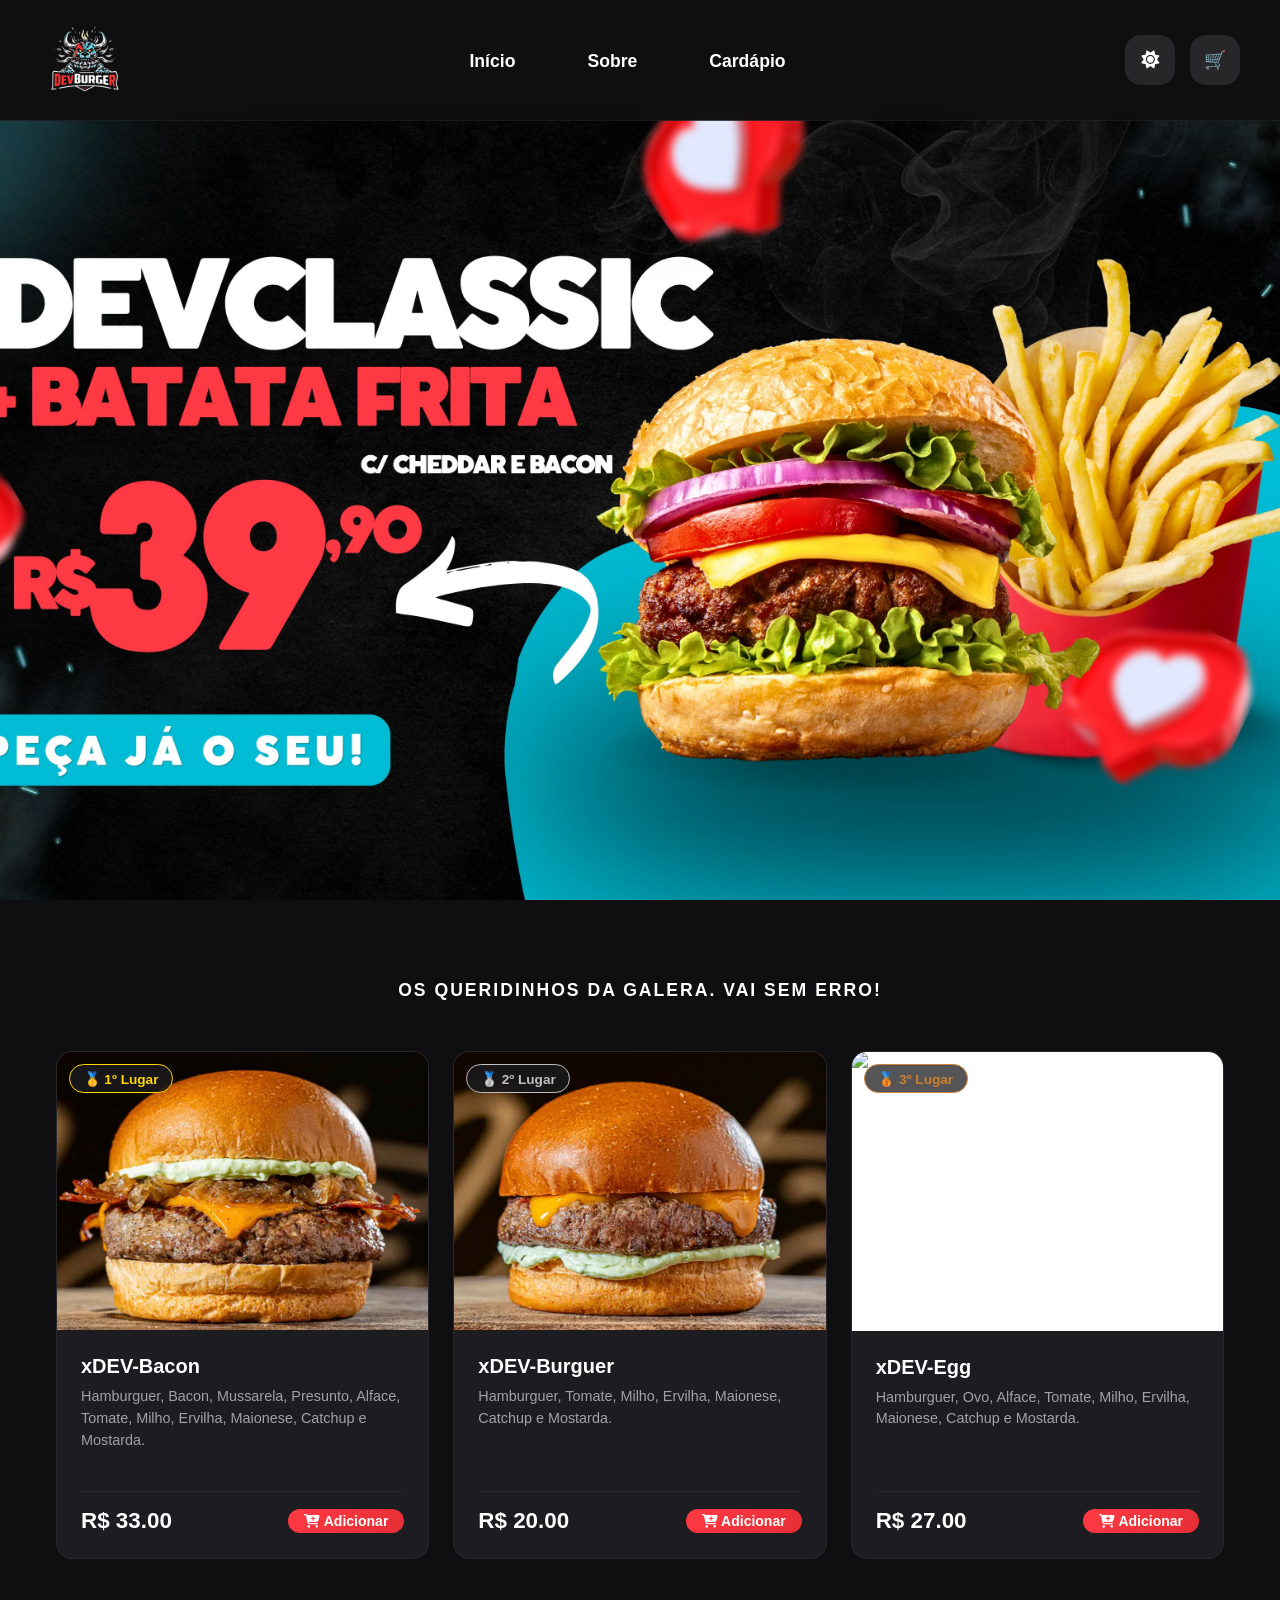
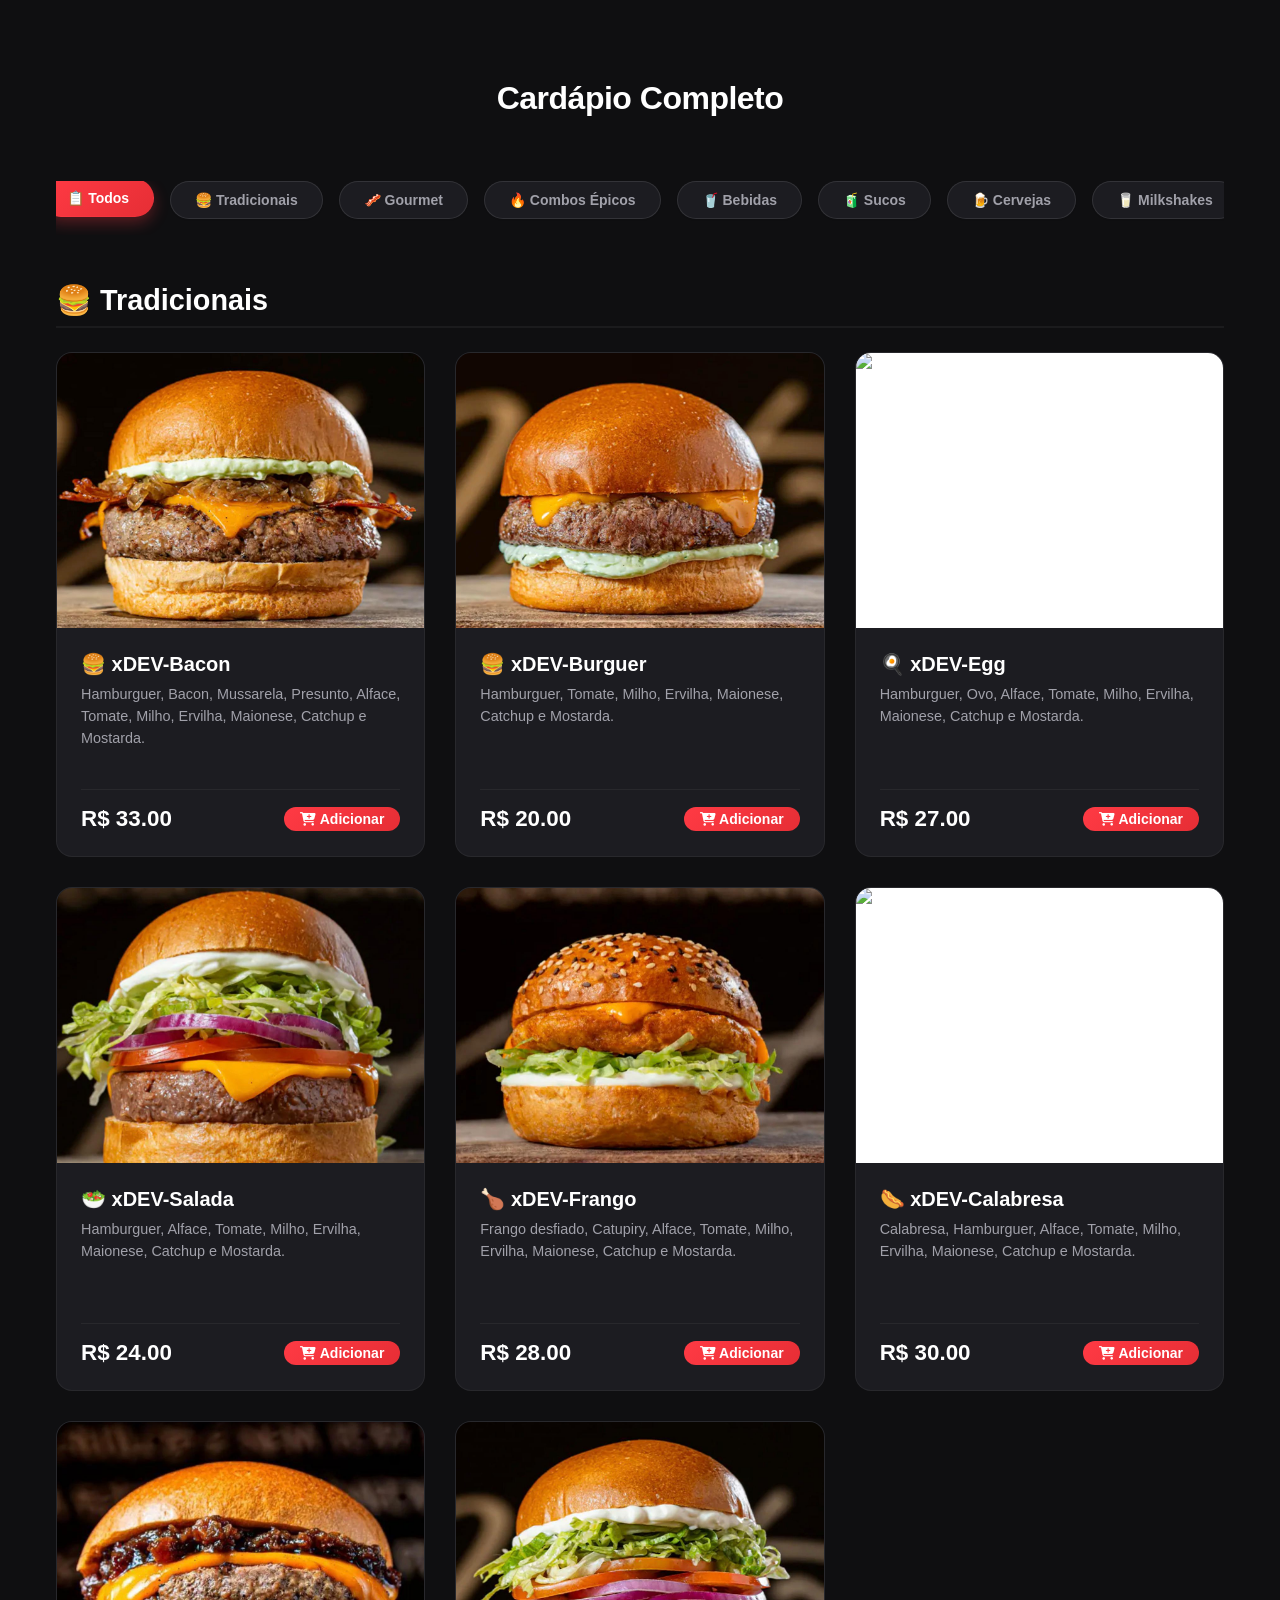
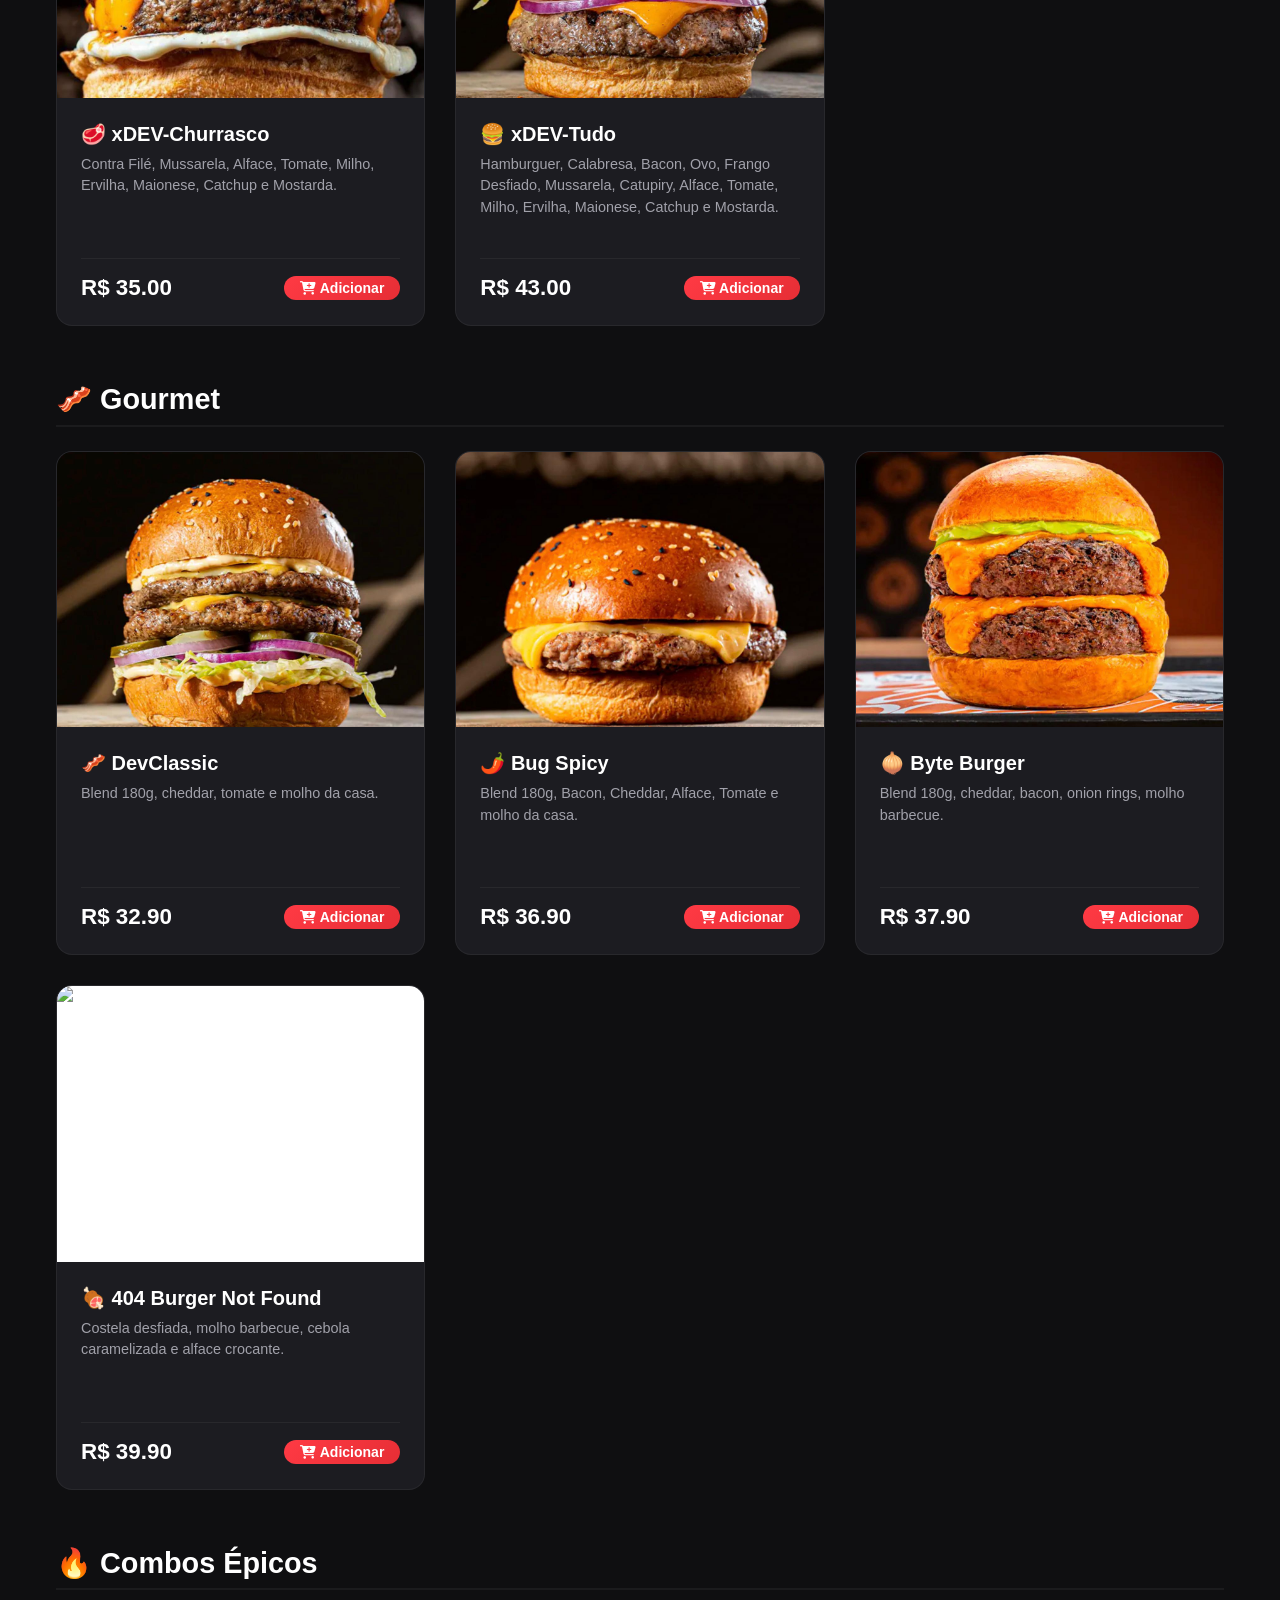
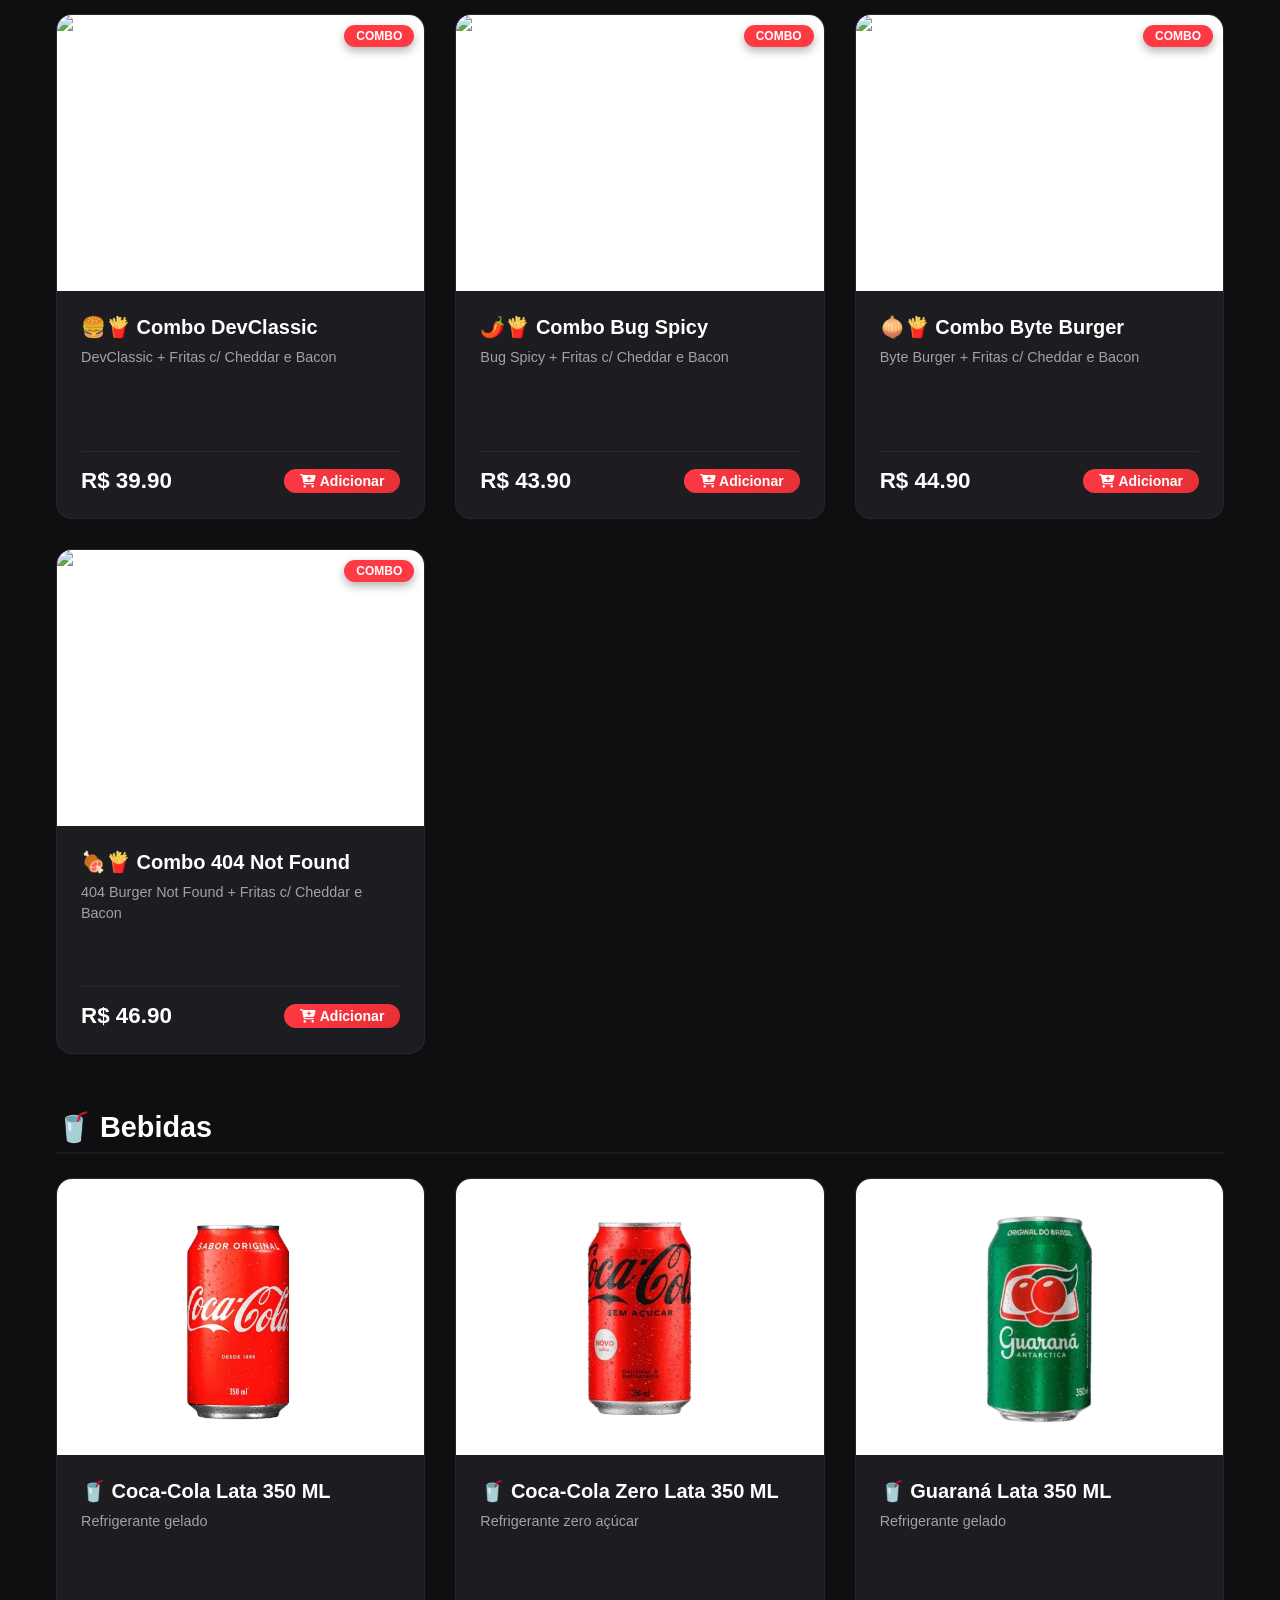
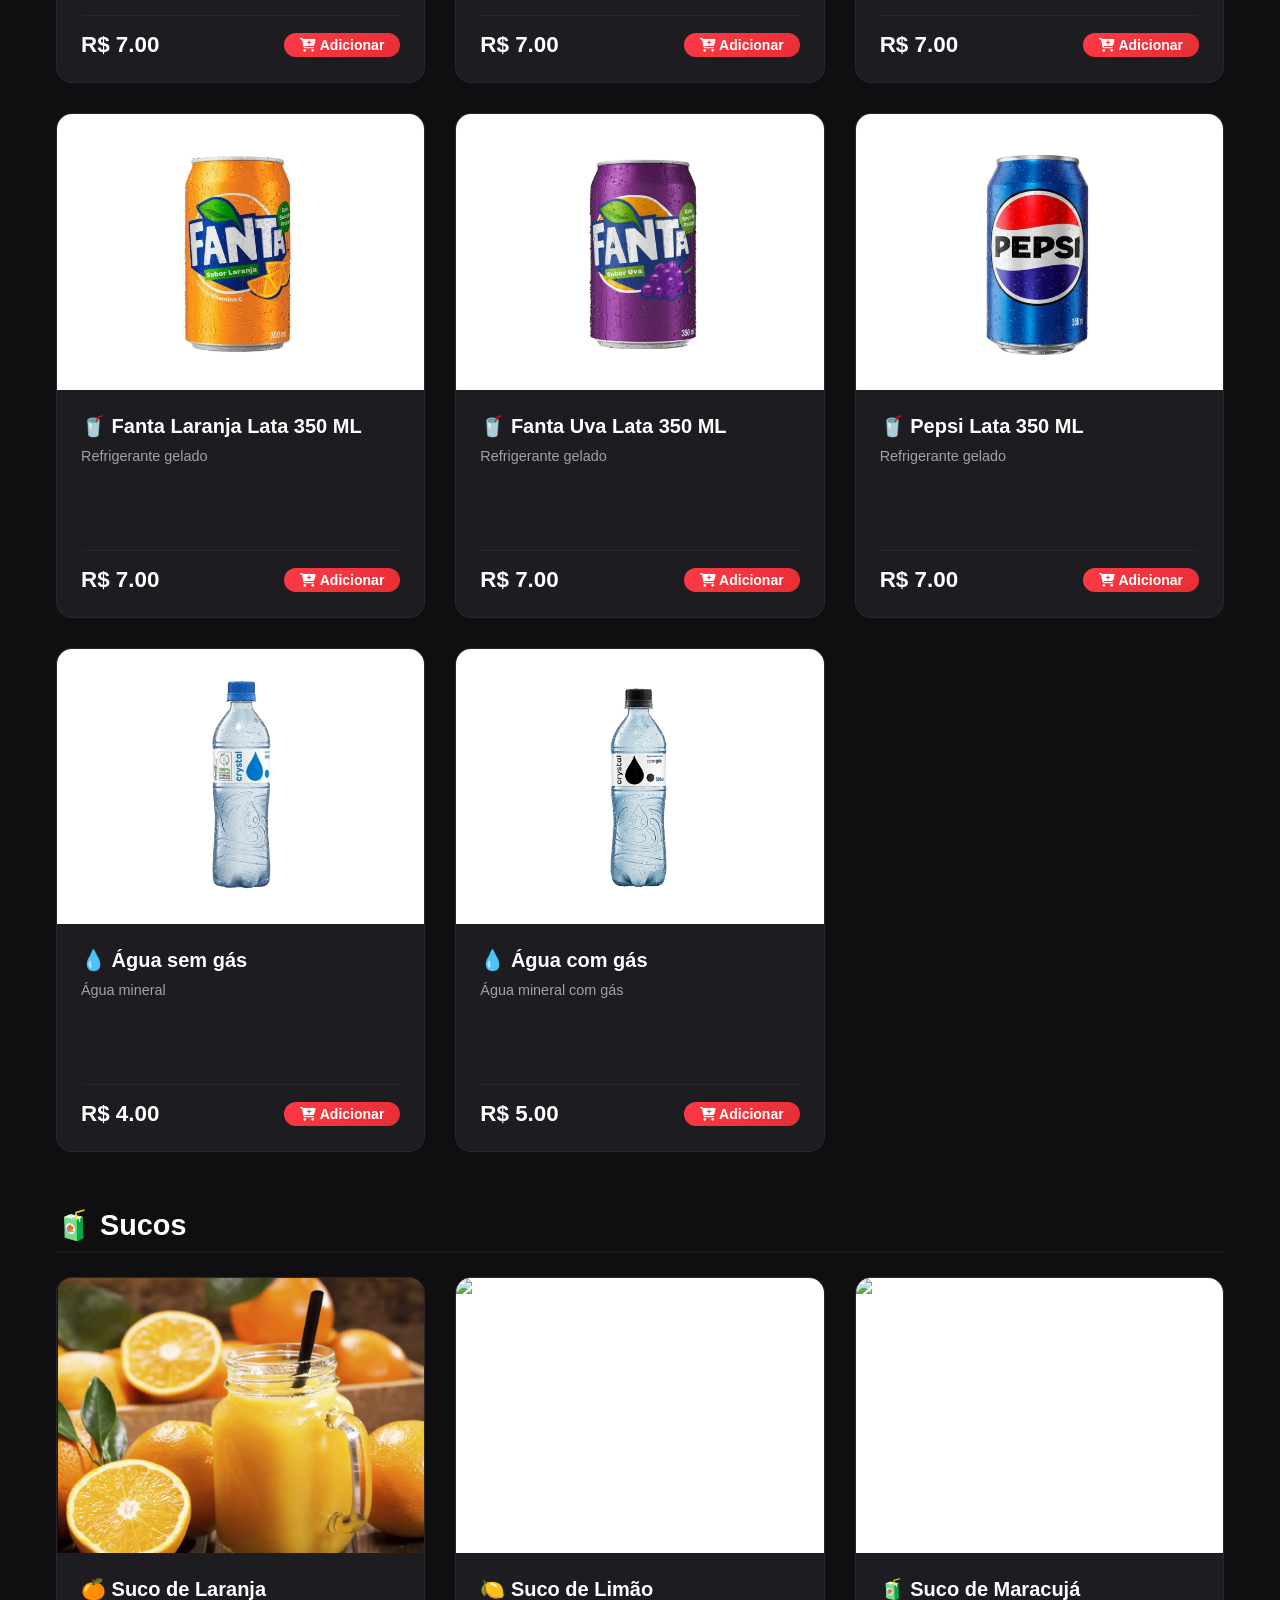
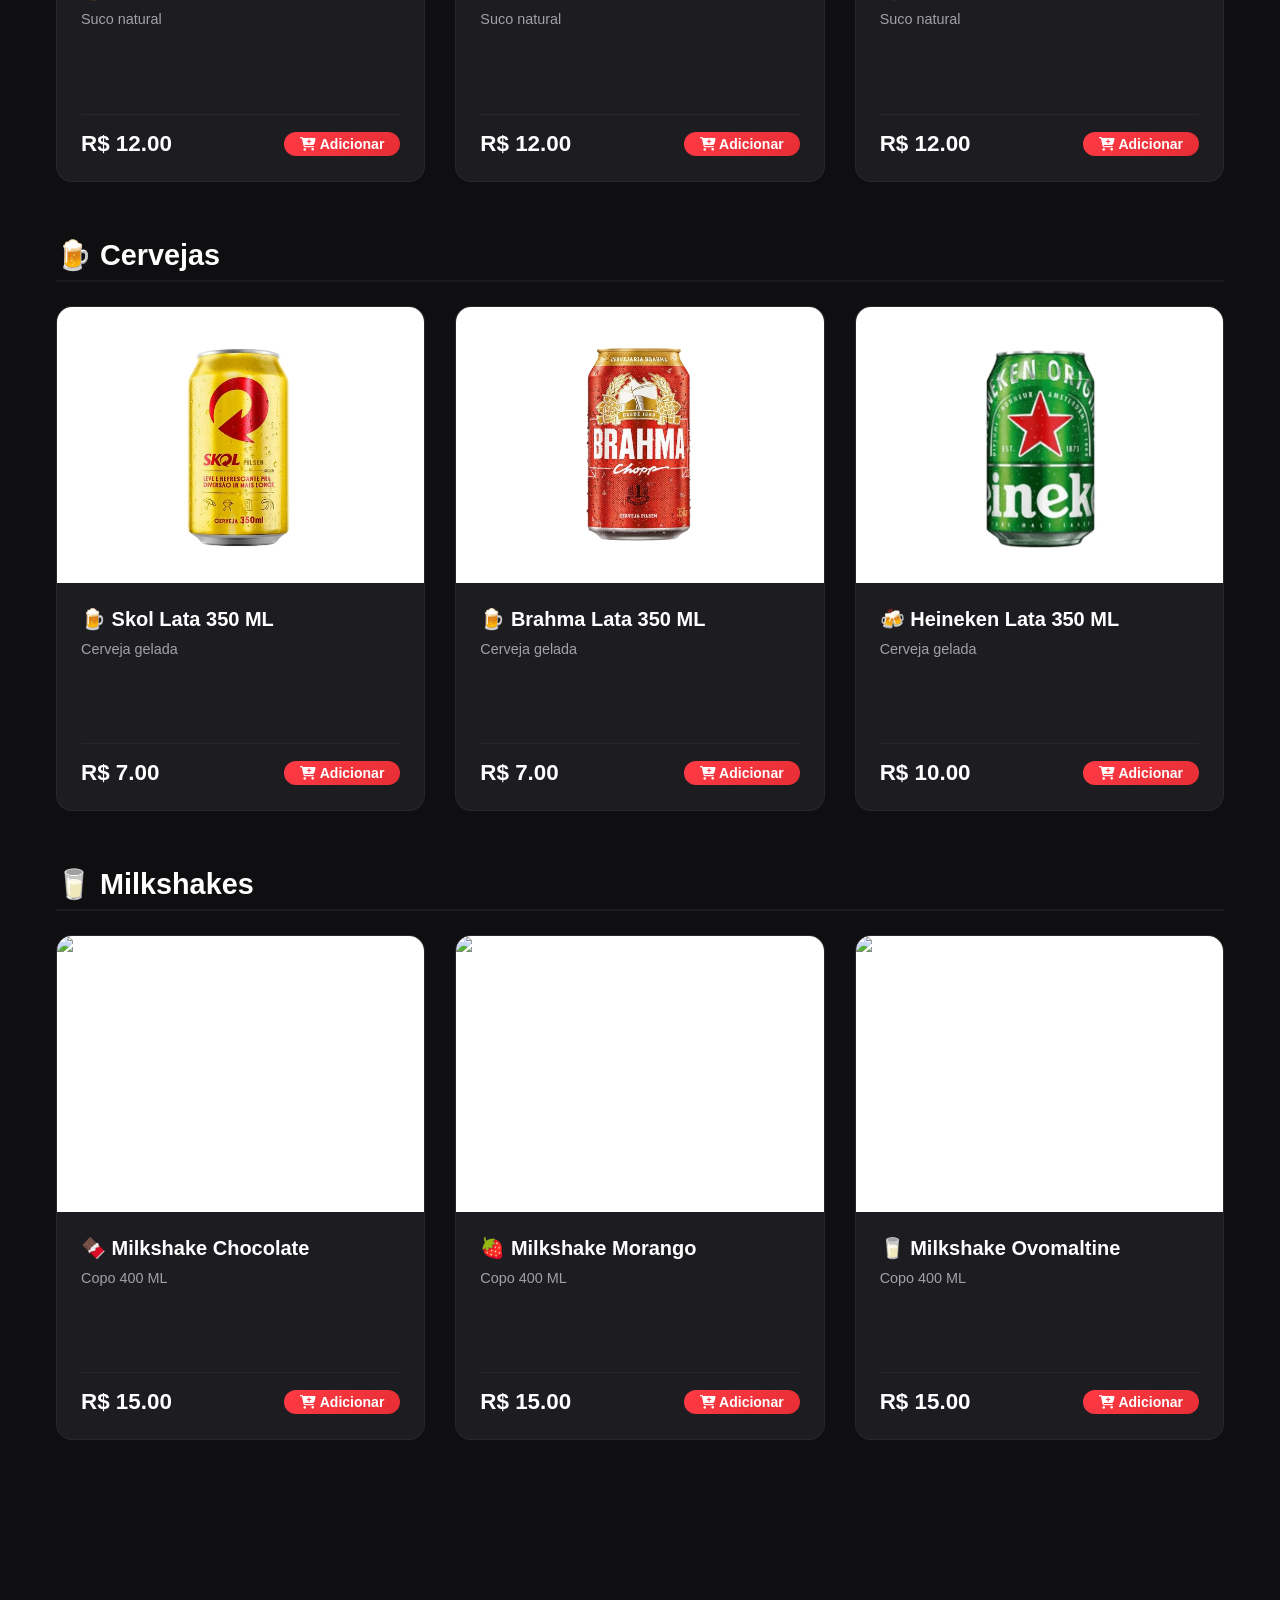
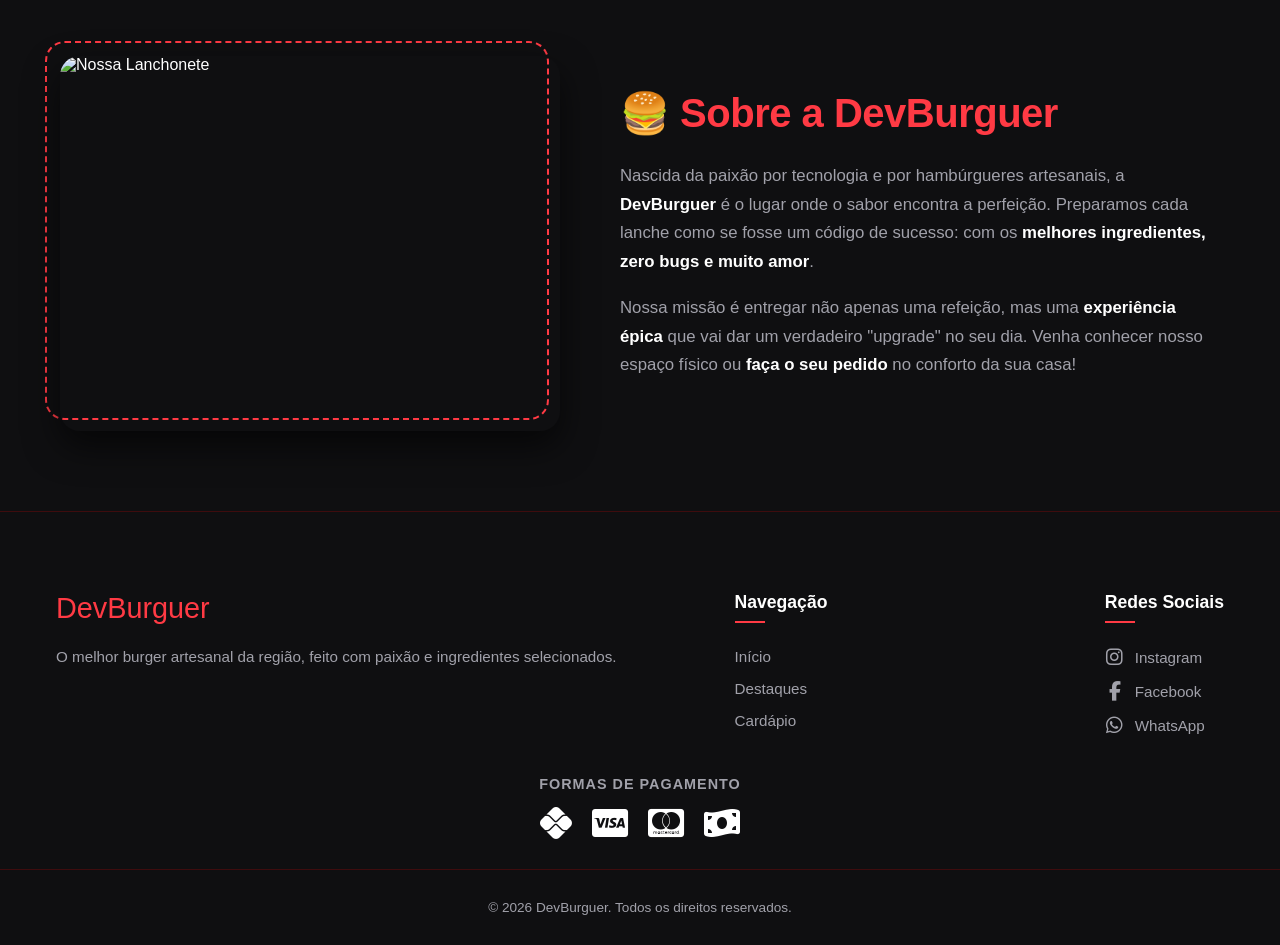
==== commit 03450941: "Adicinado o modo escuro e claro... Botao adicionar no carrinho alterado... Melhorias no formulario f" ====
--- a/index.html
+++ b/index.html
@@ -17,20 +17,32 @@
     <!-- HEADER -->
     <header class="header" id="header">
         <div class="header-container">
-            <button class="mobile-menu-btn" id="mobileMenuBtn" aria-label="Abrir menu">☰</button>
+            
+            <button class="mobile-menu-btn" id="mobileMenuBtn" aria-label="Abrir menu">
+                <i class="fa-solid fa-bars"></i>
+            </button>
+
             <a href="#home" class="logo-section">
                 <img src="img/logo-devburger.jpeg" alt="DevBurguer Logo" class="logo-img">
             </a>
+
             <nav class="nav-menu" id="navMenu" aria-label="Menu principal">
                 <button class="close-menu-btn" id="closeMenuBtn" aria-label="Fechar menu">✕</button>
                 <a href="#home"     class="nav-link">Início</a>
                 <a href="#sobre"    class="nav-link">Sobre</a>
                 <a href="#cardapio" class="nav-link">Cardápio</a>
             </nav>
-            <button class="cart-button" id="cartButton" aria-label="Abrir carrinho">
-                <span class="cart-icon">🛒</span>
-                <span class="cart-count" id="cartCount">0</span>
-            </button>
+
+            <div class="header-actions">
+                <button class="theme-toggle" id="themeToggle" aria-label="Alternar tema">
+                    <i class="fa-solid fa-sun" id="themeIcon"></i>
+                </button>
+                <button class="cart-button" id="cartButton" aria-label="Abrir carrinho">
+                    <span class="cart-icon">🛒</span>
+                    <span class="cart-count" id="cartCount">0</span>
+                </button>
+            </div>
+            
         </div>
     </header>
 
@@ -256,8 +268,10 @@
                         <div class="form-group" id="changeContainer" hidden>
                             <label for="changeAmount" class="form-label">Troco para quanto?</label>
                             <input type="number" id="changeAmount" class="form-input" placeholder="Ex: 50" min="0" step="0.01">
+                            
+                            <small style="color: var(--color-text-muted); font-size: 0.85rem; margin-top: -4px;">Se não precisar de troco, deixe em branco.</small>
+                            
                             <small id="changeFeedback" class="field-feedback" hidden></small>
-                            <!-- FIX: elemento changeResult estava referenciado no JS mas ausente no HTML -->
                             <div id="changeResult" class="change-result" hidden>
                                 Troco: <span id="calculatedChange"></span>
                             </div>
--- a/css/variables.css
+++ b/css/variables.css
@@ -31,6 +31,7 @@
          
     /* STATUS */
     --color-success: #27ae60;
+    --color-success-dark: #198146;
     --color-error: #e74c3c;
     --color-warning: #f39c12;
     --color-info: #3498db;
@@ -97,6 +98,7 @@
     --z-modal: 1050;
     --z-popover: 1060;
     --z-tooltip: 1070;
+    --z-toast: 9999;
     
     /* BREAKPOINTS */
     --breakpoint-xs: 320px;
@@ -119,3 +121,140 @@
         --color-text-light: #808080;
     }
 }
+
+/* ============================================
+   TEMA CLARO (LIGHT MODE) - CÓDIGO FINAL
+   ============================================ */
+
+/* 1. Variáveis Base */
+[data-theme="light"] {
+    --color-background: #f3f3f3;
+    --color-surface: #ffffff;
+    --color-text: #1a1a1a;
+    --color-text-muted: #666666;
+    --color-text-light: #999999;
+    --color-dark: #e0e0e0;
+    --color-dark-light: #eeeeee;
+}
+
+/* 2. Forçar Cor de Texto Escura em Elementos Essenciais */
+[data-theme="light"] .section-title--white,
+[data-theme="light"] .category-group-title,
+[data-theme="light"] .footer h4,
+[data-theme="light"] .footer-social h4,
+[data-theme="light"] .footer-links h4,
+[data-theme="light"] .footer-brand .logo-text,
+[data-theme="light"] .payment-icons i,
+[data-theme="light"] .footer-bottom strong,
+[data-theme="light"] .qty-display,
+[data-theme="light"] .qty-btn,
+[data-theme="light"] .mobile-menu-btn,
+[data-theme="light"] .modal-header h2,
+[data-theme="light"] .close-modal {
+    color: var(--color-text) !important;
+}
+
+/* 3. Header e Efeito Vidro (Glassmorphism) */
+[data-theme="light"] .header {
+    background-color: rgba(255, 255, 255, 0.65) !important;
+    backdrop-filter: blur(12px);
+    -webkit-backdrop-filter: blur(12px);
+    box-shadow: 0 4px 10px rgba(0, 0, 0, 0.03);
+}
+
+[data-theme="light"] .header.scrolled {
+    background-color: rgba(255, 255, 255, 0.95) !important;
+    box-shadow: 0 4px 20px rgba(0, 0, 0, 0.08);
+}
+
+/* 4. Interações e Detalhes Visuais */
+[data-theme="light"] .logo-img {
+    border: none !important;
+    box-shadow: none !important;
+}
+
+[data-theme="light"] .category-btn:hover {
+    color: var(--color-text);
+    border-color: var(--color-primary);
+    background-color: rgba(0, 0, 0, 0.05);
+}
+
+[data-theme="light"] .category-group-title {
+    border-bottom: 2px solid var(--color-primary);
+}
+
+/* 5. Formulários, Inputs e Botões de Opção (Agrupados) */
+[data-theme="light"] .form-input,
+[data-theme="light"] .obs-input,
+[data-theme="light"] .radio-option,
+[data-theme="light"] .payment-option,
+[data-theme="light"] .addon-label {
+    background-color: #ffffff;
+    border: 1px solid #dddddd;
+    color: var(--color-text);
+}
+
+[data-theme="light"] .form-input:focus,
+[data-theme="light"] .obs-input:focus {
+    background-color: #ffffff;
+    border-color: var(--color-primary);
+    box-shadow: 0 0 0 3px rgba(255, 58, 68, 0.1);
+}
+
+[data-theme="light"] .radio-option:has(input:checked),
+[data-theme="light"] .payment-option:has(input:checked),
+[data-theme="light"] .addon-label:has(input:checked) {
+    background-color: rgba(255, 58, 68, 0.05);
+    color: var(--color-primary-dark);
+    border-color: var(--color-primary);
+}
+
+[data-theme="light"] .form-fieldset { background-color: #fcfcfc; border-color: #eeeeee; }
+[data-theme="light"] .form-legend { background-color: #f8f8f8; }
+
+/* 6. Modais, Carrinho e Resumos (Checkout) */
+[data-theme="light"] .modal-header {
+    background-color: var(--color-surface) !important;
+    border-bottom: 1px solid #eeeeee;
+}
+
+[data-theme="light"] .cart-footer {
+    background-color: #f8f8f8 !important;
+    box-shadow: 0 -5px 15px rgba(0, 0, 0, 0.04);
+    border-top: 1px solid #eeeeee;
+}
+
+[data-theme="light"] .address-display {
+    background-color: #ffffff !important;
+    border: 1px solid #dddddd;
+}
+
+[data-theme="light"] .summary-row,
+[data-theme="light"] .cart-item-customization summary {
+    color: var(--color-text-muted);
+}
+
+[data-theme="light"] .summary-total {
+    border-top: 1px dashed rgba(0, 0, 0, 0.15);
+}
+
+[data-theme="light"] .quantity-control {
+    background-color: rgba(0, 0, 0, 0.04);
+    border-color: rgba(0, 0, 0, 0.08);
+}
+
+[data-theme="light"] .footer {
+    border-top: 1px solid rgba(0, 0, 0, 0.1);
+}
+
+/* Fundinho dos botões de ação no Modo Claro */
+[data-theme="light"] .cart-button,
+[data-theme="light"] .theme-toggle {
+    background: rgba(0, 0, 0, 0.05); /* Fundinho cinza super leve */
+    color: var(--color-text); /* Ícones ficam pretos */
+}
+
+[data-theme="light"] .cart-button:hover,
+[data-theme="light"] .theme-toggle:hover {
+    background: rgba(0, 0, 0, 0.1); /* Escurece um pouco ao passar o rato */
+}
--- a/css/components.css
+++ b/css/components.css
@@ -22,11 +22,10 @@
 }
 
 /* Variantes */
-/* FIX: .btn-primary e .btn-carrinho tinham o mesmo gradient duplicado;
-   o gradiente foi centralizado em .btn-primary e .btn-carrinho herda. */
+
 .btn-primary,
 .btn-carrinho {
-    background: linear-gradient(135deg, var(--color-primary) 0%, var(--color-primary-dark) 100%);
+    background: linear-gradient(135deg, var( --color-success-dark) 0%, var( --color-success) 100%);
     color: var(--color-white);
     box-shadow: var(--shadow-md);
 }
@@ -57,6 +56,18 @@
 
 .btn-secondary:hover:not(:disabled) {
     background: var(--color-secondary-dark);
+}
+
+.btn-add-cart {
+    background: linear-gradient(135deg, var(--color-primary) 0%, var(--color-primary-dark) 100%);
+    color: var(--color-white);
+    border-radius: var(--radius-full);
+    border: none;
+}
+
+.btn-add-cart:hover:not(:disabled) {
+    transform: translateY(-2px);
+    box-shadow: 0 6px 15px rgba(255, 58, 68, 0.3); /* Sombra vermelha charmosinha */
 }
 
 .btn-outline {
@@ -162,7 +173,7 @@
 .preco {
     font-size: 1.4rem;
     font-weight: 900;
-    color: var(--color-primary);
+    color: var(--color-text);
 }
 
 /* ─── BADGE ─────────────────────────────────────────────────────────────── */
@@ -456,7 +467,7 @@
     padding: var(--spacing-lg) var(--spacing-2xl);
     border-radius: var(--radius-lg);
     box-shadow: var(--shadow-lg);
-    z-index: var(--z-tooltip);
+    z-index: var(--z-toast);
     animation: slideUp var(--transition-slow) forwards;
     max-width: 400px;
 }
--- a/css/layouts.css
+++ b/css/layouts.css
@@ -30,6 +30,12 @@
     transition: padding 0.4s ease, background-color 0.4s ease, box-shadow 0.4s ease;
 }
 
+.header-actions {
+    display: flex;
+    align-items: center;
+    gap: 15px;
+}
+
 .header-container {
     display: flex;
     justify-content: space-between;
@@ -134,7 +140,8 @@
 }
 
 /* CARRINHO — botão */
-.cart-button {
+.cart-button,
+.theme-toggle {
     position: relative;
     width: 50px;
     height: 50px;
@@ -148,7 +155,8 @@
     transition: all var(--transition-base);
 }
 
-.cart-button:hover {
+.cart-button:hover,
+.theme-toggle:hover {
     background: rgba(255, 255, 255, 0.2);
     transform: scale(1.05);
 }
@@ -198,7 +206,6 @@
 /* TOP PRODUTOS */
 .top-products {
     padding: 80px 0 40px;
-    background-color: var(--color-white);
     position: relative;
 }
 
@@ -214,7 +221,7 @@
 }
 
 .section-subtitle {
-    color: var(--color-primary);
+    color: var(--color-text);
     font-size: 1.1rem;
     font-weight: 600;
     text-transform: uppercase;
@@ -543,7 +550,7 @@
 }
 
 #total {
-    color: var(--color-primary);
+    color: var(--color-text);
 }
 
 /* CHECKOUT */
--- a/css/responsive.css
+++ b/css/responsive.css
@@ -234,6 +234,11 @@
         width: 100%;
     }
 
+    .header-actions {
+        justify-self: end;
+        gap: 10px; /* Reduz um pouco o espaço entre sol e carrinho em telas muito pequenas */
+    }
+
     .mobile-menu-btn {
         display: block;
         font-size: 1.8rem;
@@ -250,7 +255,8 @@
         height: 45px;
     }
 
-    .cart-button {
+    .cart-button,
+    .theme-toggle {
         justify-self: end;
         width: 44px;
         height: 44px;
@@ -284,6 +290,14 @@
         font-size: var(--font-size-sm);
     }
 
+    .card-footer .btn {
+        width: auto; 
+        padding: var(--spacing-sm) var(--spacing-lg); 
+        border-radius: var(--radius-full); 
+        display: flex;
+        align-items: center;
+    }
+
     /* CARRINHO mobile */
     .cart-panel {
         width: 100%;
@@ -377,10 +391,12 @@
 
     /* TOAST mobile */
     .toast {
-        bottom: var(--spacing-lg);
+        bottom: auto; 
+        top: var(--spacing-lg); 
         right: var(--spacing-lg);
         left: var(--spacing-lg);
         max-width: none;
+        animation: slideDown var(--transition-slow) forwards; 
     }
 
     /* SUMMARY mobile */
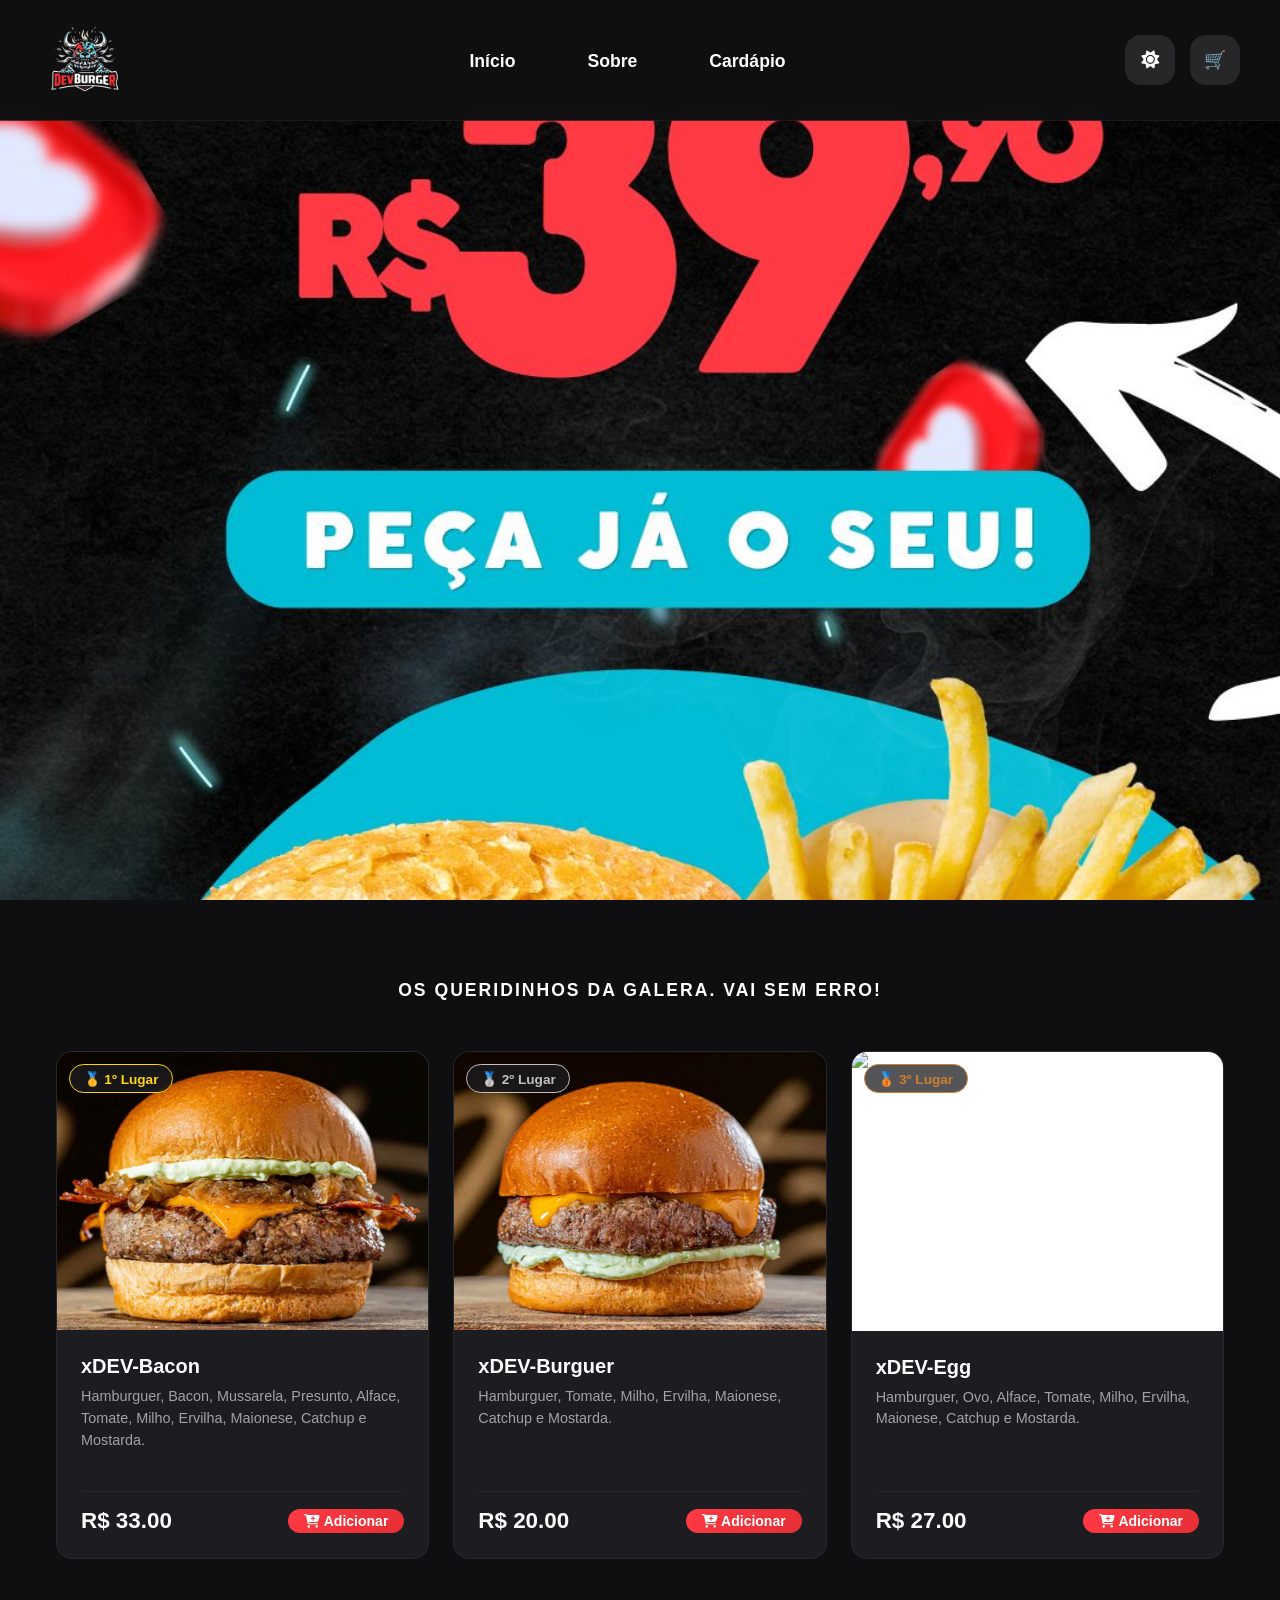
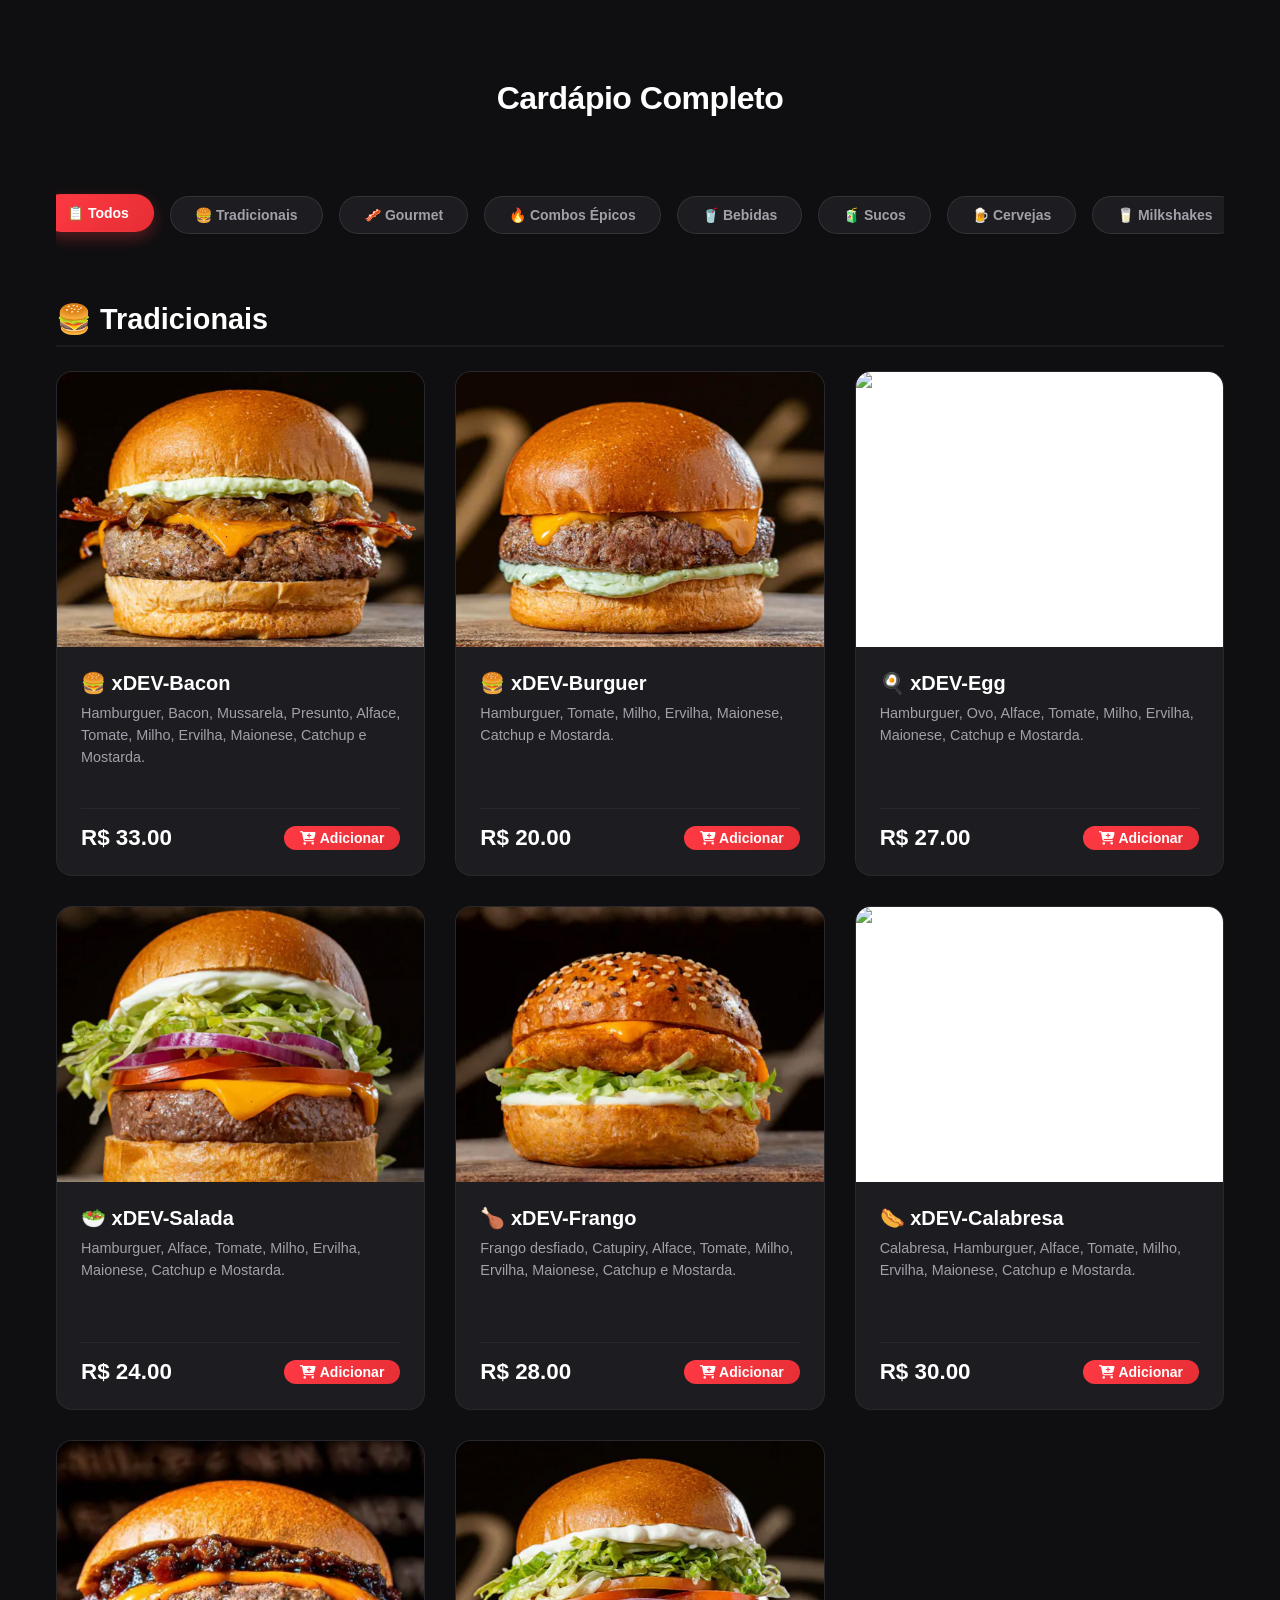
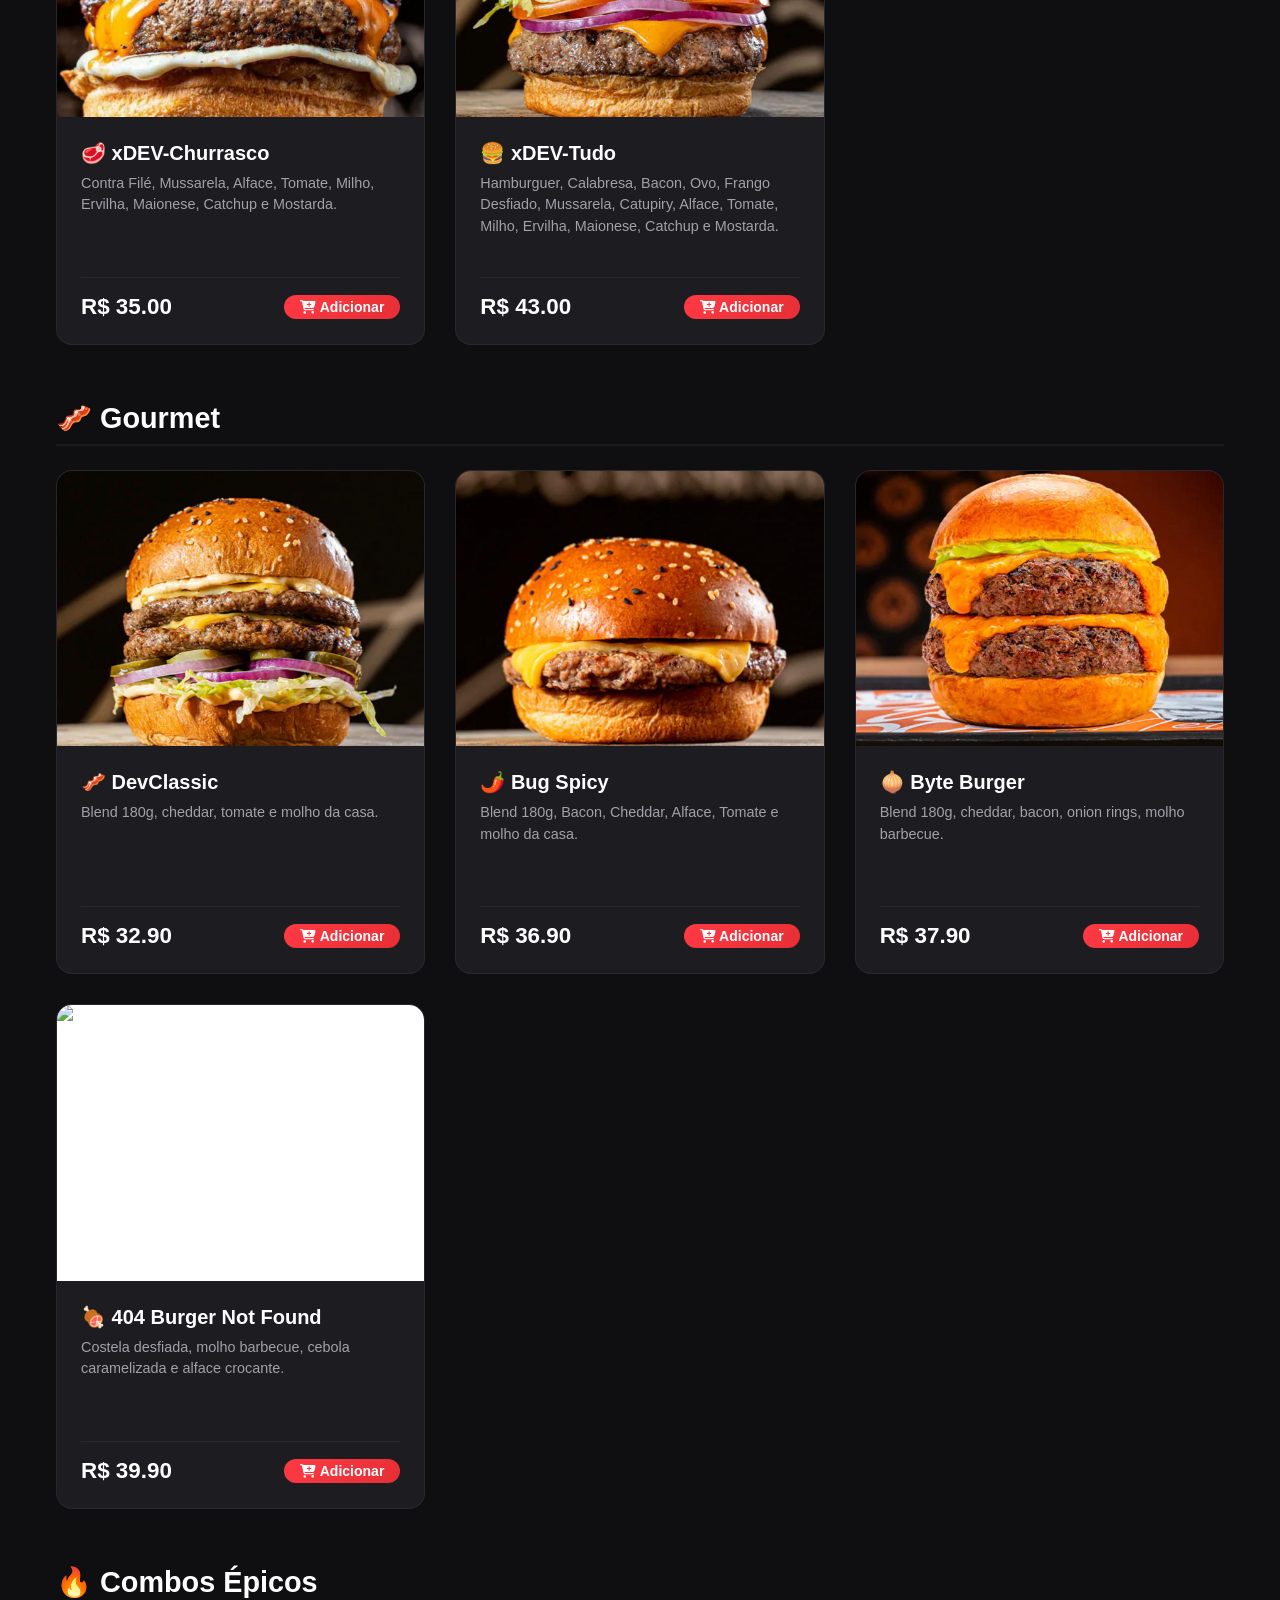
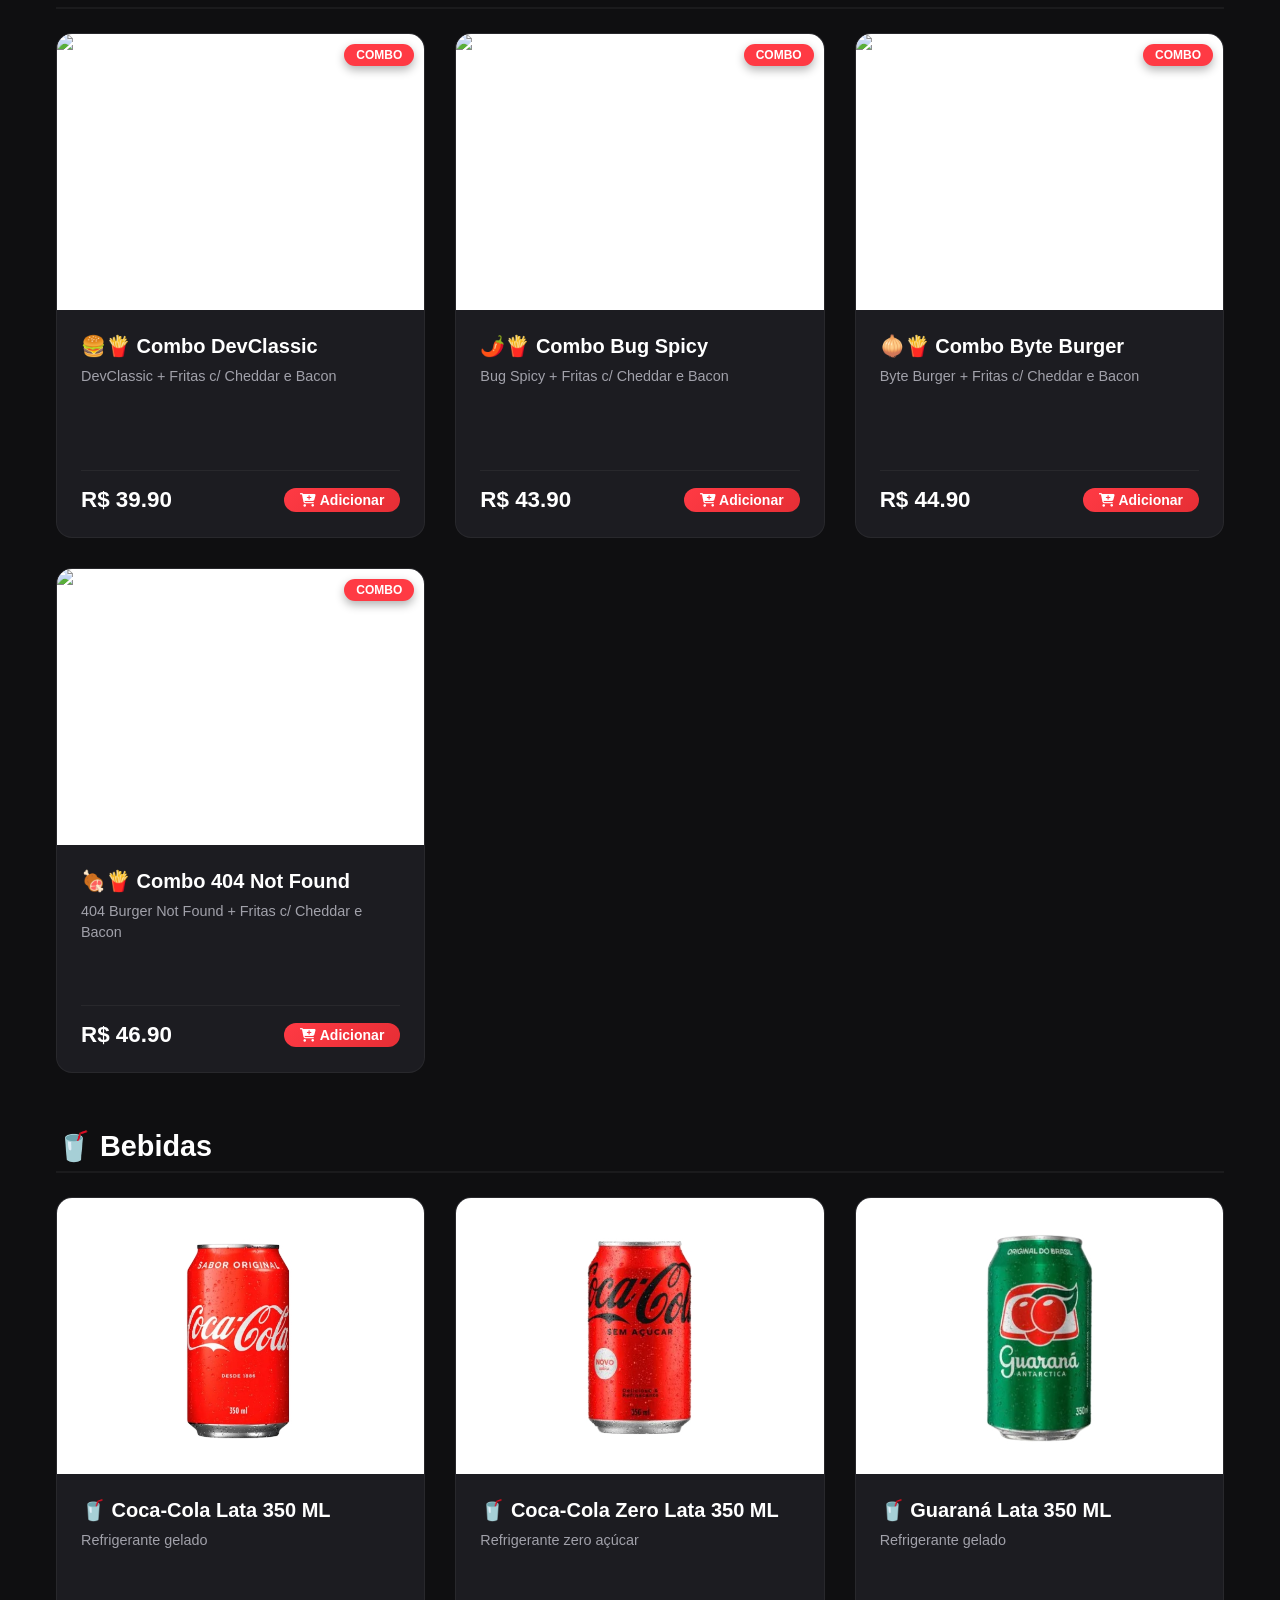
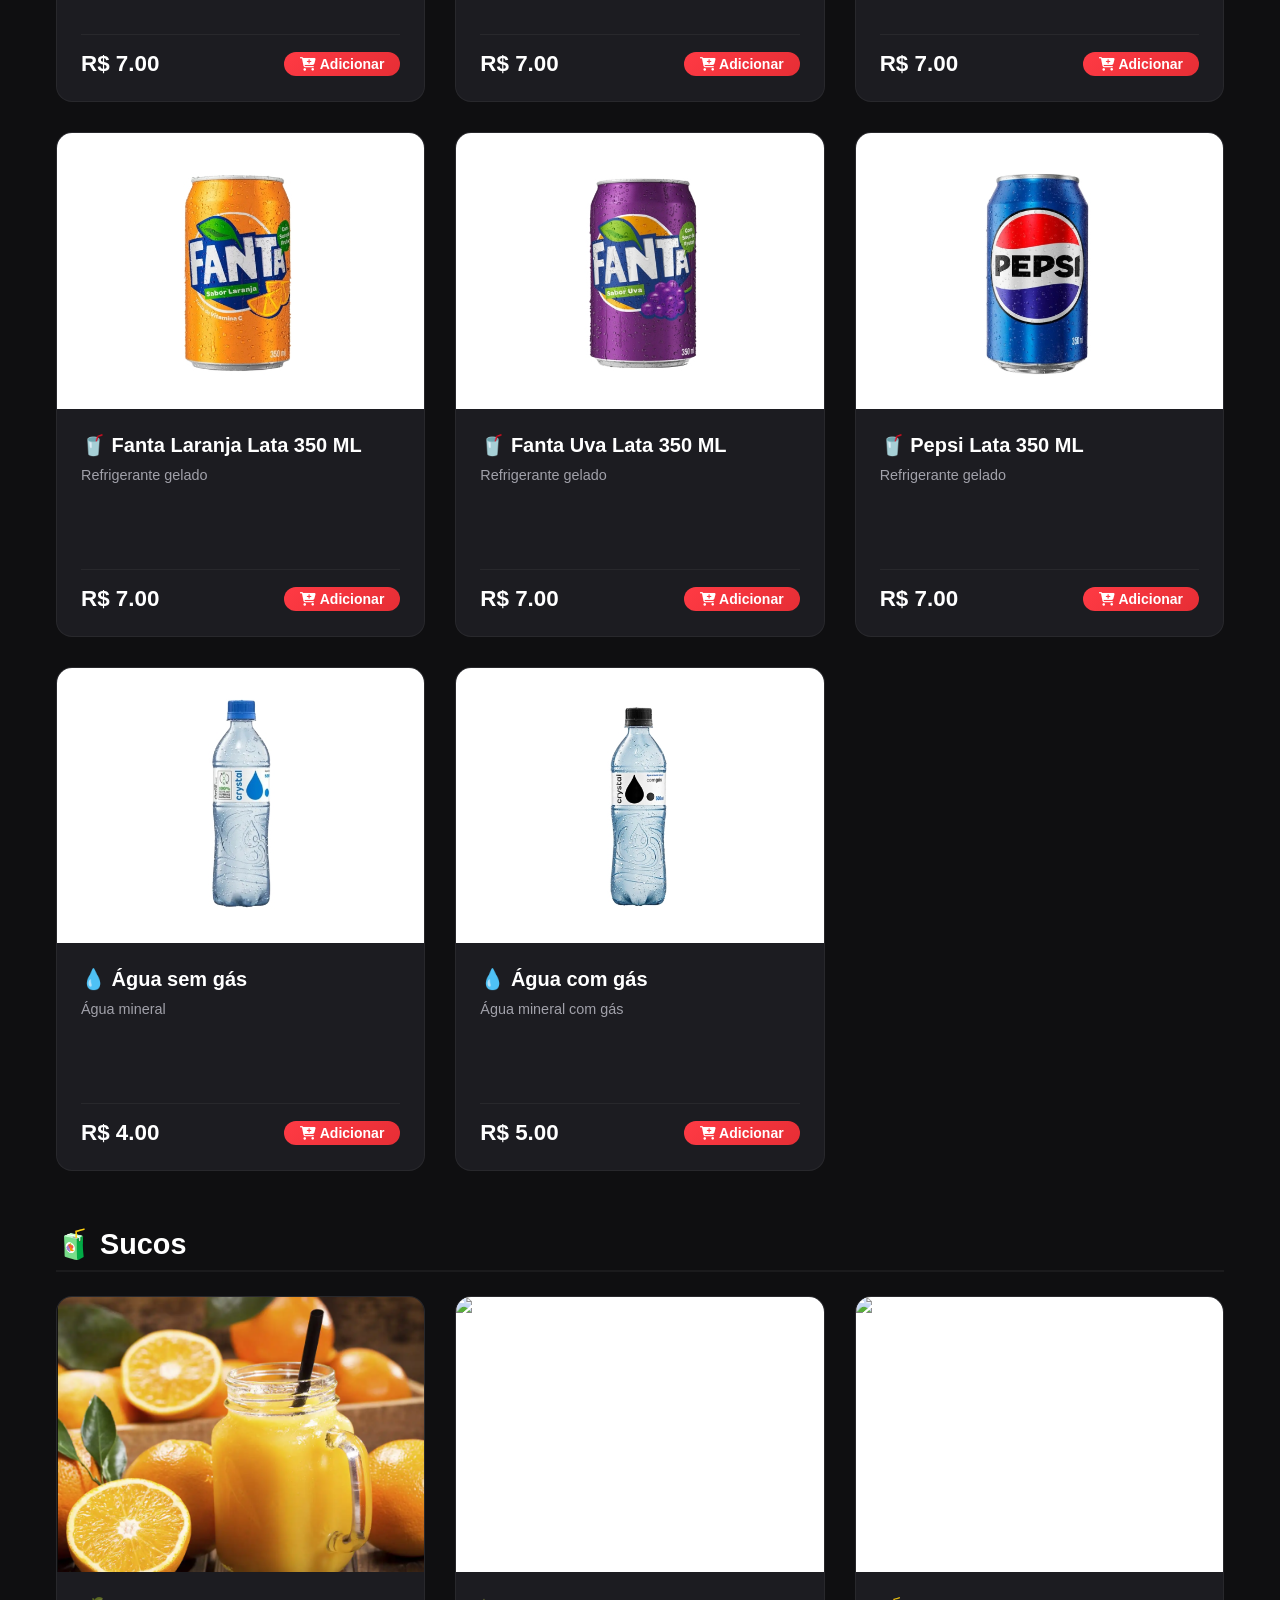
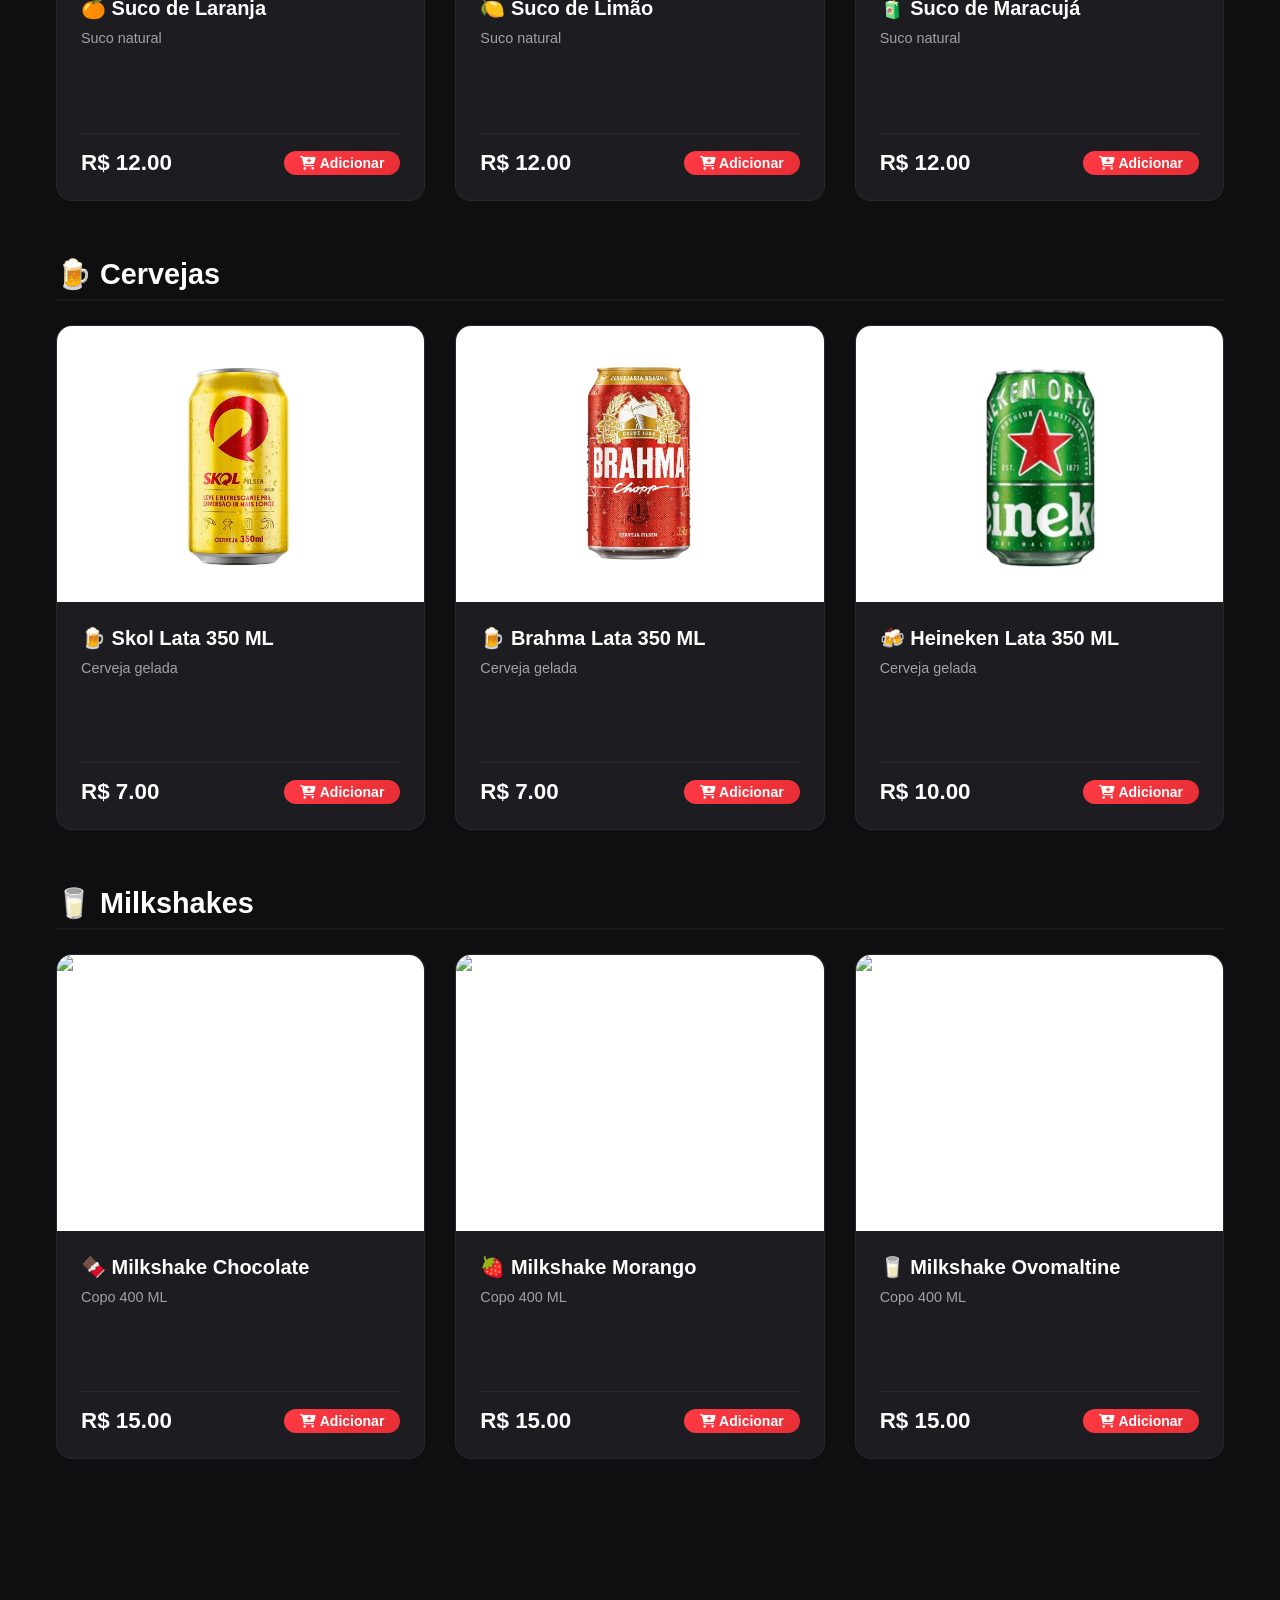
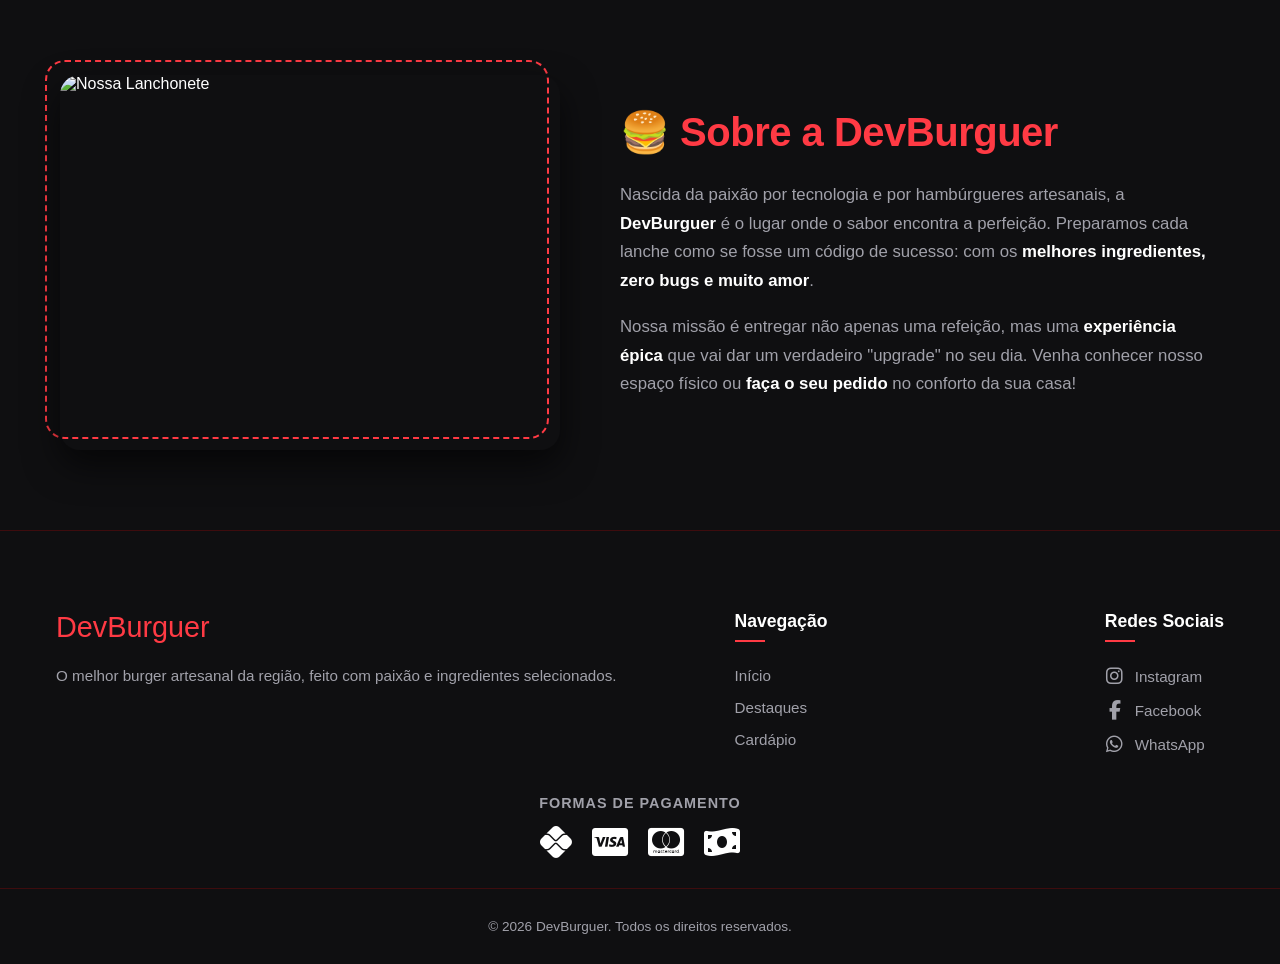
==== commit e7907616: "Filtros foi arrumado ( ficava cortado quando clicado, e foi adicionado para o mobile tambem ), icone" ====
--- a/index.html
+++ b/index.html
@@ -4,6 +4,9 @@
     <meta charset="UTF-8">
     <meta name="viewport" content="width=device-width, initial-scale=1.0">
     <title>DevBurguer - Burgers Épicos</title>
+
+    <link rel="icon" type="image/jpeg" href="img/logo-devburger.ico">
+
     <link rel="stylesheet" href="css/reset.css">
     <link rel="stylesheet" href="css/variables.css">
     <link rel="stylesheet" href="css/globals.css">
@@ -227,6 +230,11 @@
                         <!-- Formulário de endereço do cliente (modo entrega) -->
                         <div id="customerAddressForm">
                             <div class="form-group">
+                                <label for="cep" class="form-label">CEP</label>
+                                <input type="text" id="cep" class="form-input" placeholder="00000-000" maxlength="9">
+                                <small id="cepError" style="color: var(--color-danger); font-size: 0.85rem;" hidden>CEP não encontrado.</small>
+                            </div>
+                            <div class="form-group">
                                 <label for="address" class="form-label">Rua e Número *</label>
                                 <input type="text" id="address" class="form-input" placeholder="Ex: Rua das Flores, 123" required>
                             </div>
--- a/css/globals.css
+++ b/css/globals.css
@@ -4,12 +4,16 @@
 
 html {
     font-size: 16px;
+    overflow-x: hidden;
 }
 
 body {
     background-color: var(--color-background);
     color: var(--color-text);
     font-family: 'Segoe UI', Roboto, Helvetica, Arial, sans-serif;
+    overflow-x: hidden; 
+    width: 100%; 
+    position: relative; 
 }
 
 /* TIPOGRAFIA */
--- a/css/layouts.css
+++ b/css/layouts.css
@@ -295,7 +295,8 @@
     gap: var(--spacing-md);
     margin-bottom: var(--spacing-2xl);
     overflow-x: auto;
-    padding-bottom: var(--spacing-md);
+    padding-top: 15px; 
+    padding-bottom: 20px; 
     scroll-behavior: smooth;
     justify-content: flex-start;
 }
@@ -311,7 +312,7 @@
 }
 
 .category-btn {
-    flex-shrink: 0;
+    flex-shrink: 0; 
     padding: 10px 24px;
     border: 1px solid rgba(255, 255, 255, 0.1);
     background-color: var(--color-surface);
@@ -320,11 +321,13 @@
     font-weight: var(--font-weight-semibold);
     font-size: var(--font-size-sm);
     transition: all var(--transition-base);
-    white-space: nowrap;
+    white-space: nowrap; 
     display: flex;
     align-items: center;
     gap: 8px;
     box-shadow: var(--shadow-sm);
+    will-change: transform, box-shadow; 
+    backface-visibility: hidden; 
 }
 
 .category-btn:hover {
@@ -370,7 +373,7 @@
     position: fixed;
     top: 0;
     left: 0;
-    width: 100vw;
+    width: 100%;
     height: 100vh;
     background-color: rgba(0, 0, 0, 0.7);
     backdrop-filter: blur(3px);
--- a/css/responsive.css
+++ b/css/responsive.css
@@ -82,7 +82,22 @@
        
     /* Esconde os botões de filtro no mobile/tablet */
     .categories {
-        display: none !important;
+        display: flex !important; 
+        overflow-x: auto !important;
+        justify-content: flex-start !important;
+        padding-top: 10px;
+        padding-bottom: 20px;
+        margin-left: -1rem; 
+        margin-right: -1rem;
+        padding-left: 1rem; 
+        padding-right: 1rem;
+        gap: 12px;
+        -webkit-overflow-scrolling: touch; 
+        scrollbar-width: none; 
+        -ms-overflow-style: none; 
+    }
+    .categories::-webkit-scrollbar {
+        display: none; 
     }
 
     /* Ajusta tamanho do título da prateleira */
@@ -217,7 +232,7 @@
         position: fixed;
         top: 0;
         left: 0;
-        width: 100vw;
+        width: 100%;
         height: 100vh;
         background: rgba(0, 0, 0, 0.6);
         z-index: var(--z-modal-backdrop);
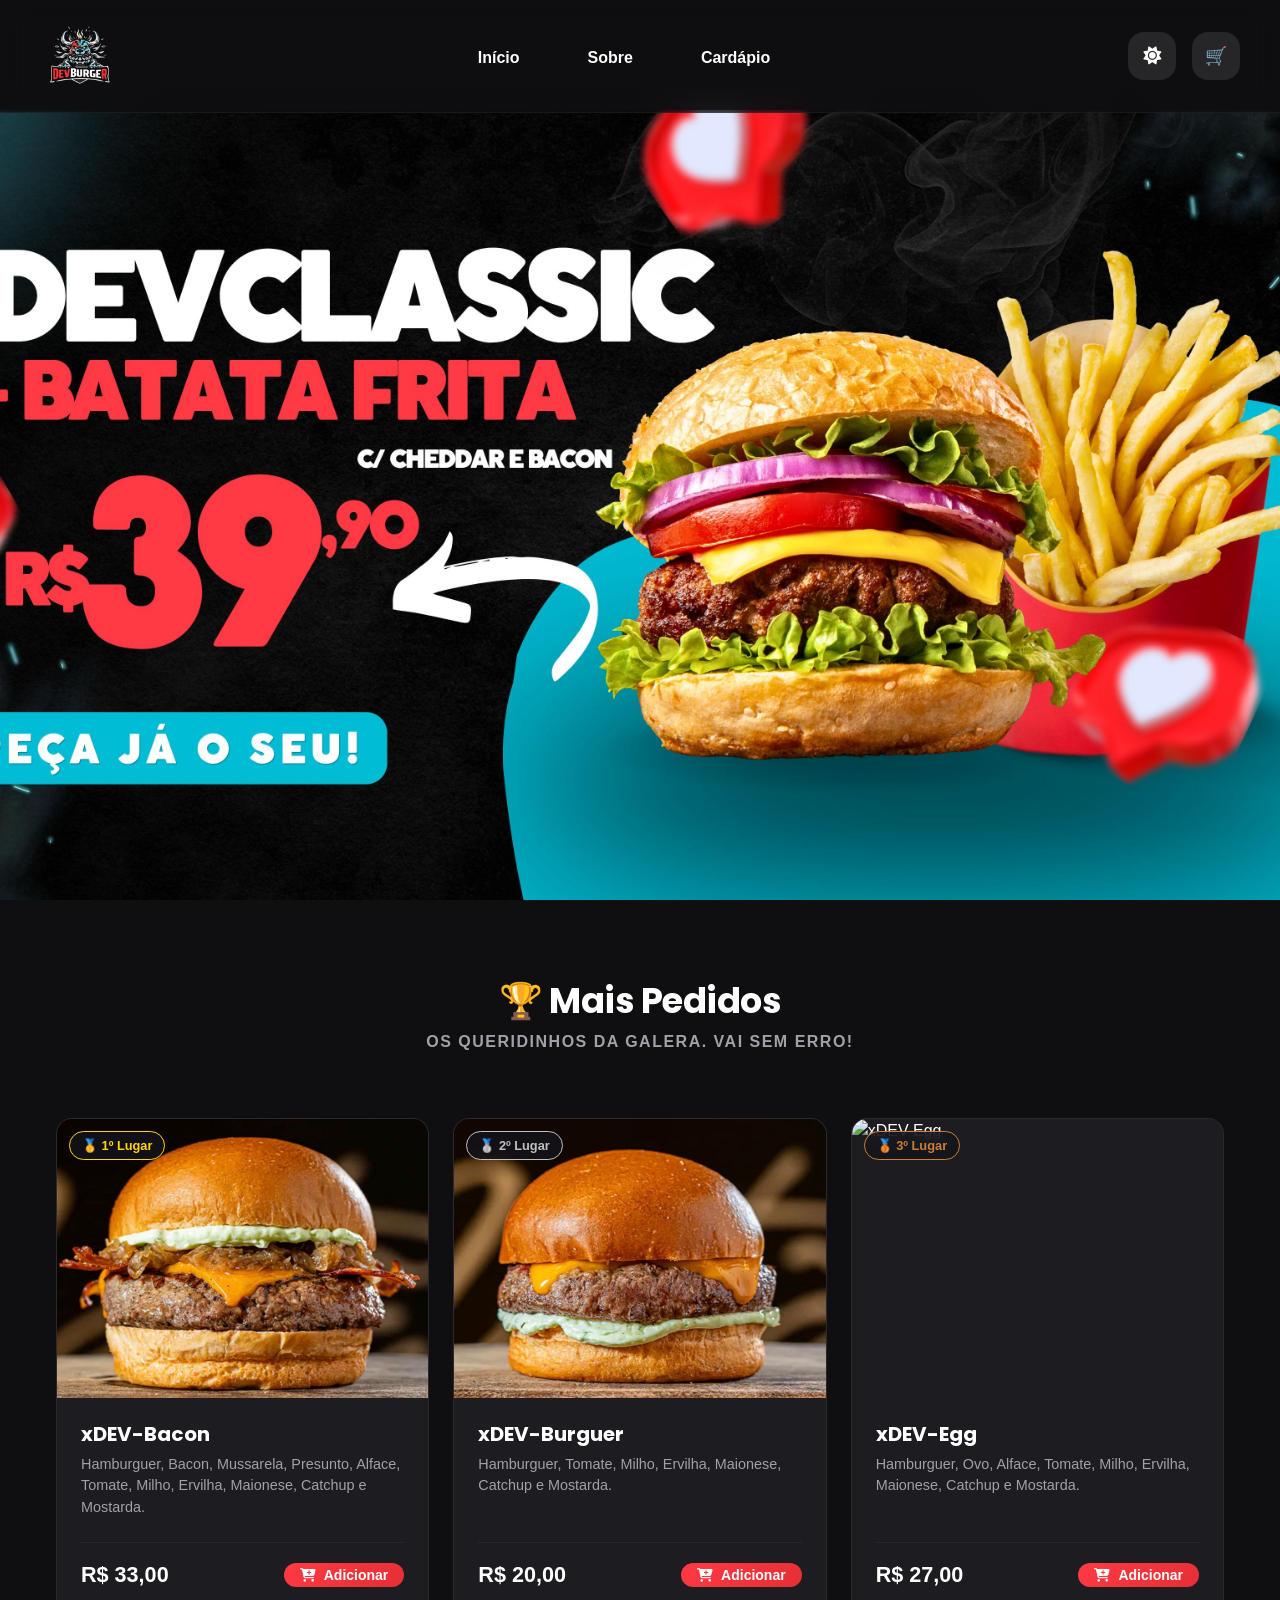
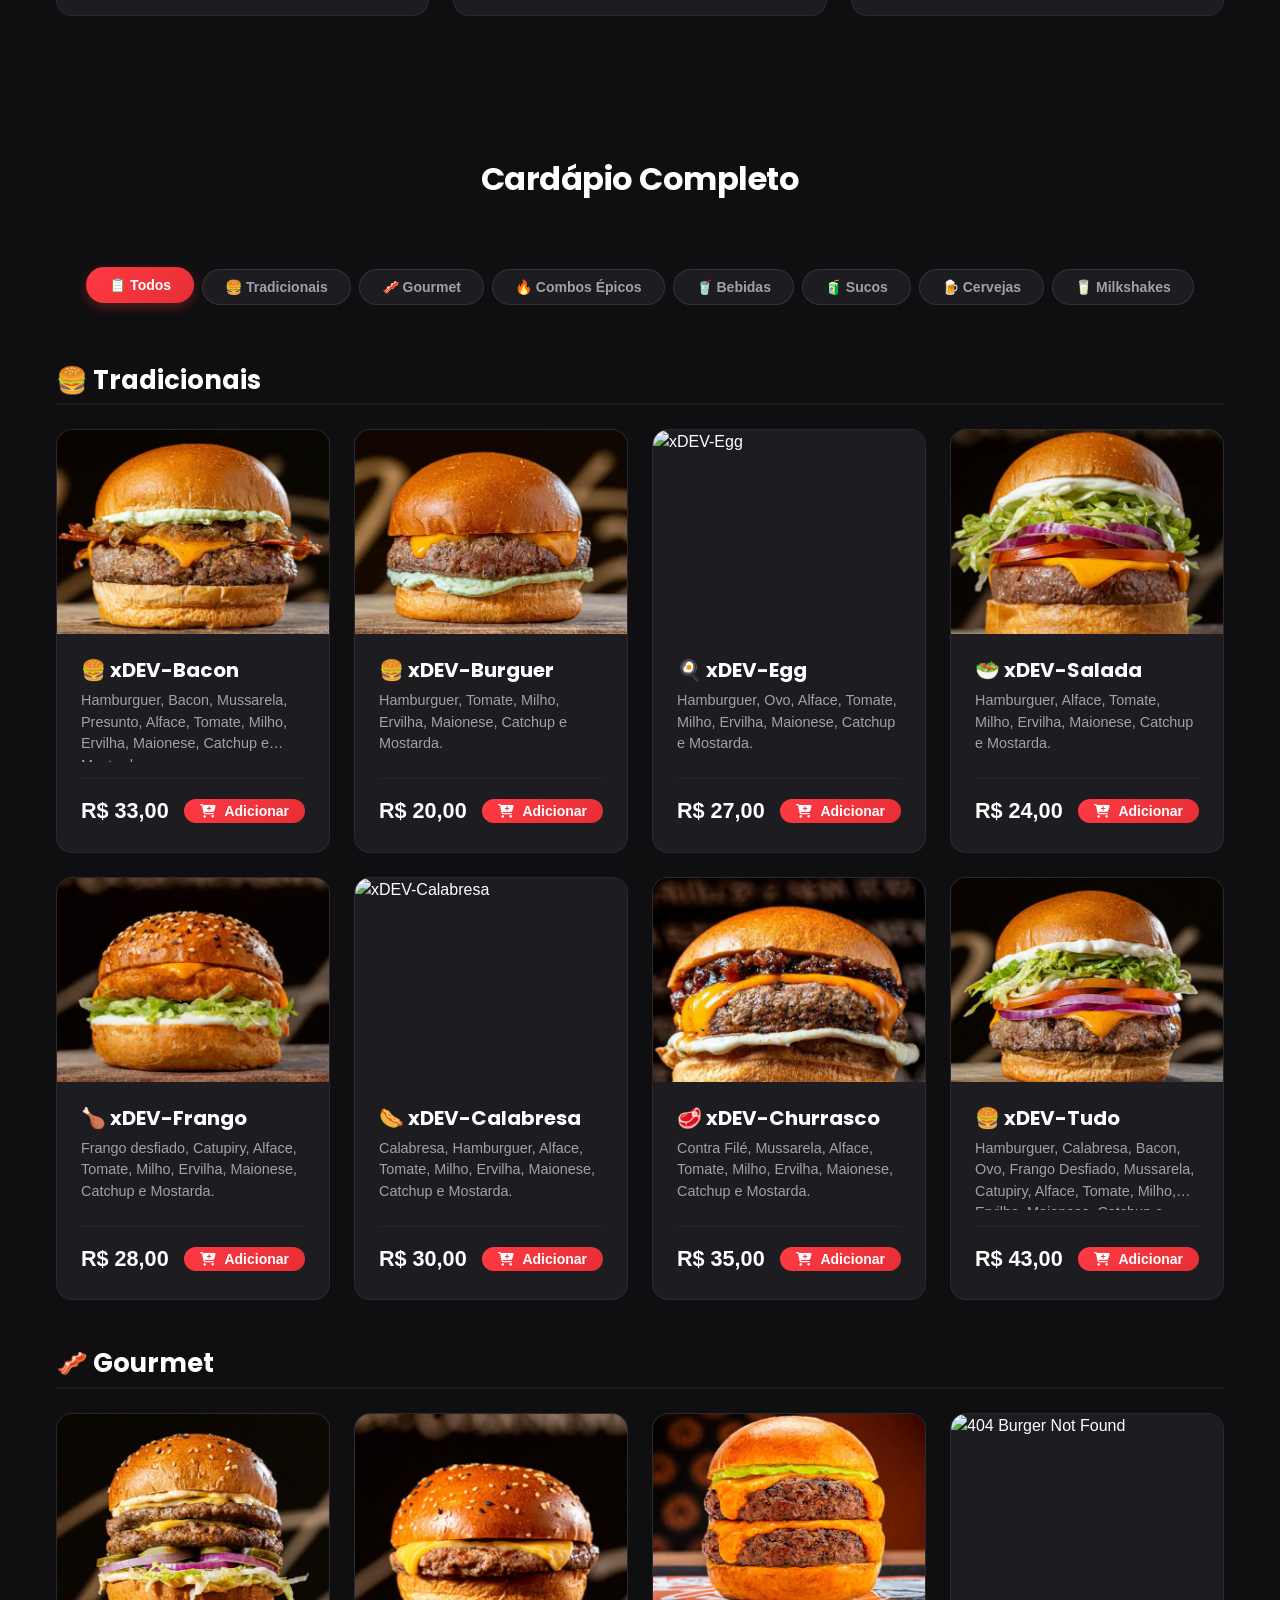
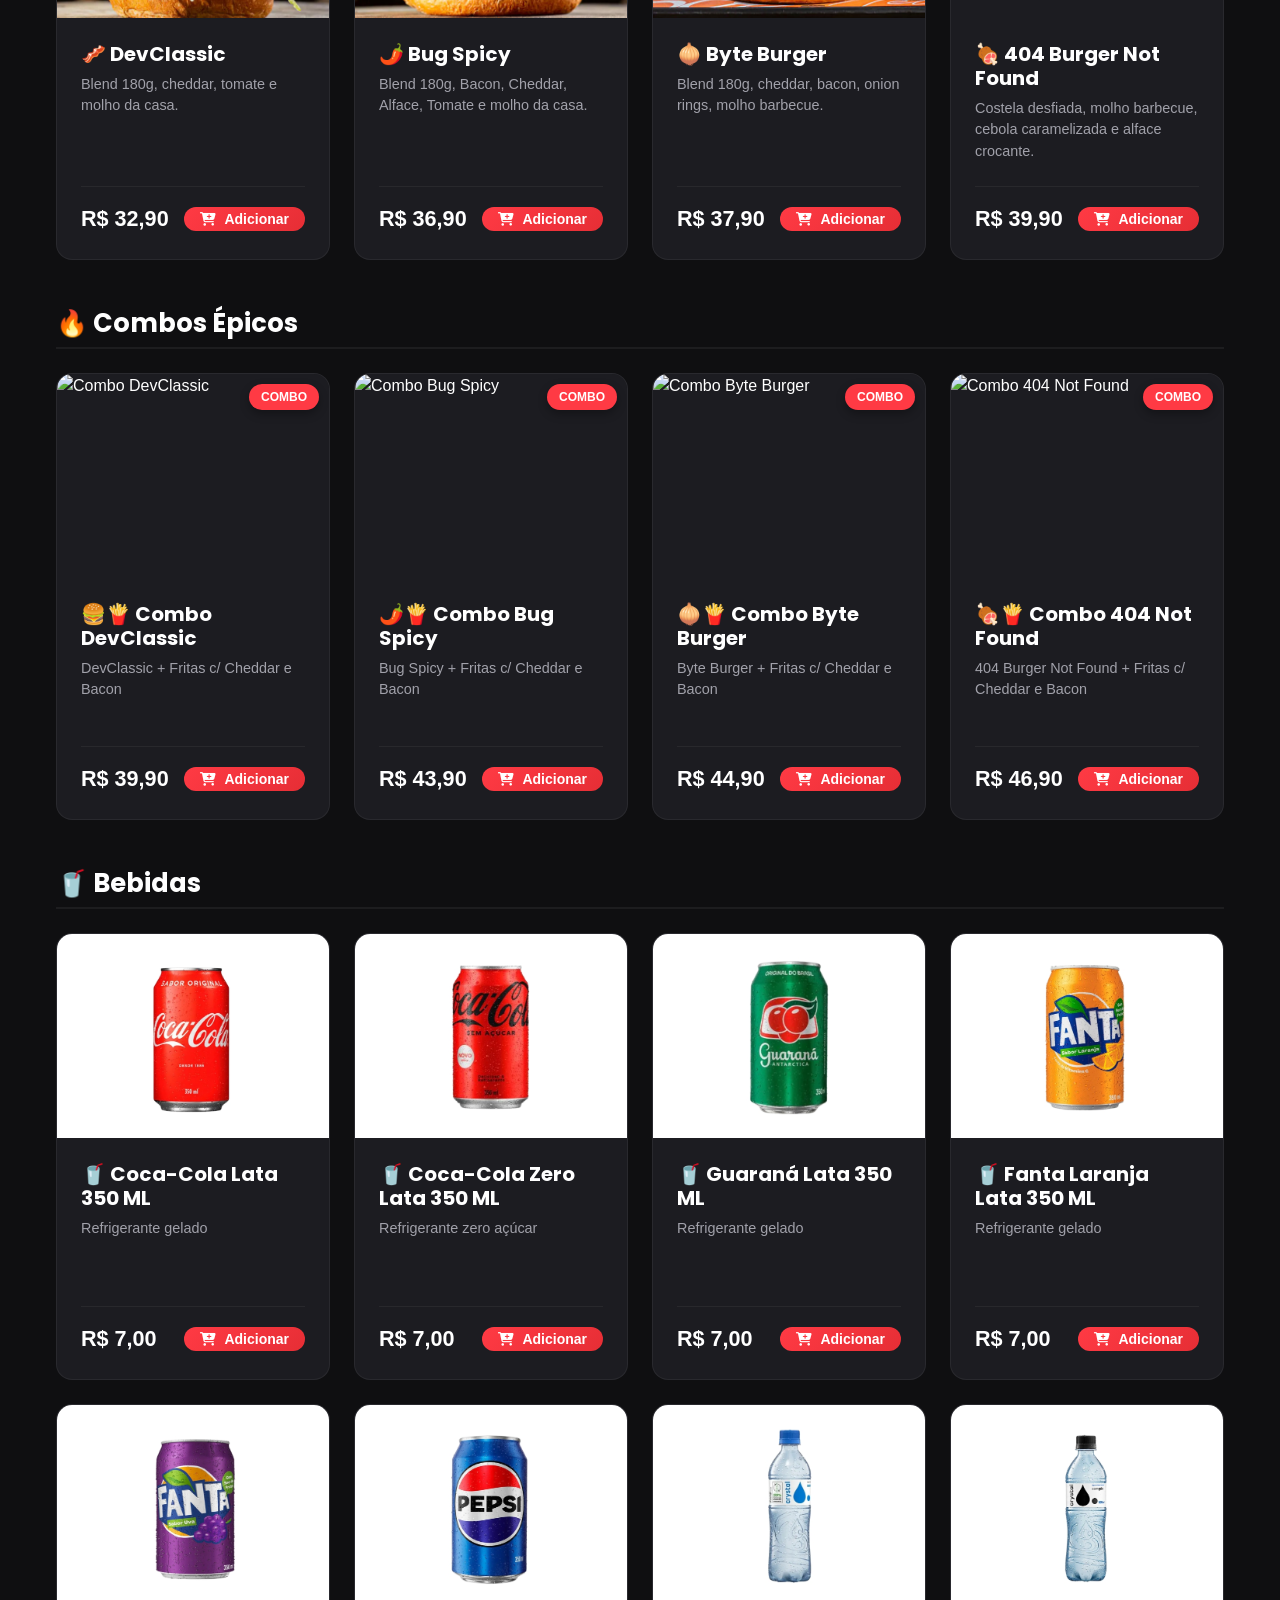
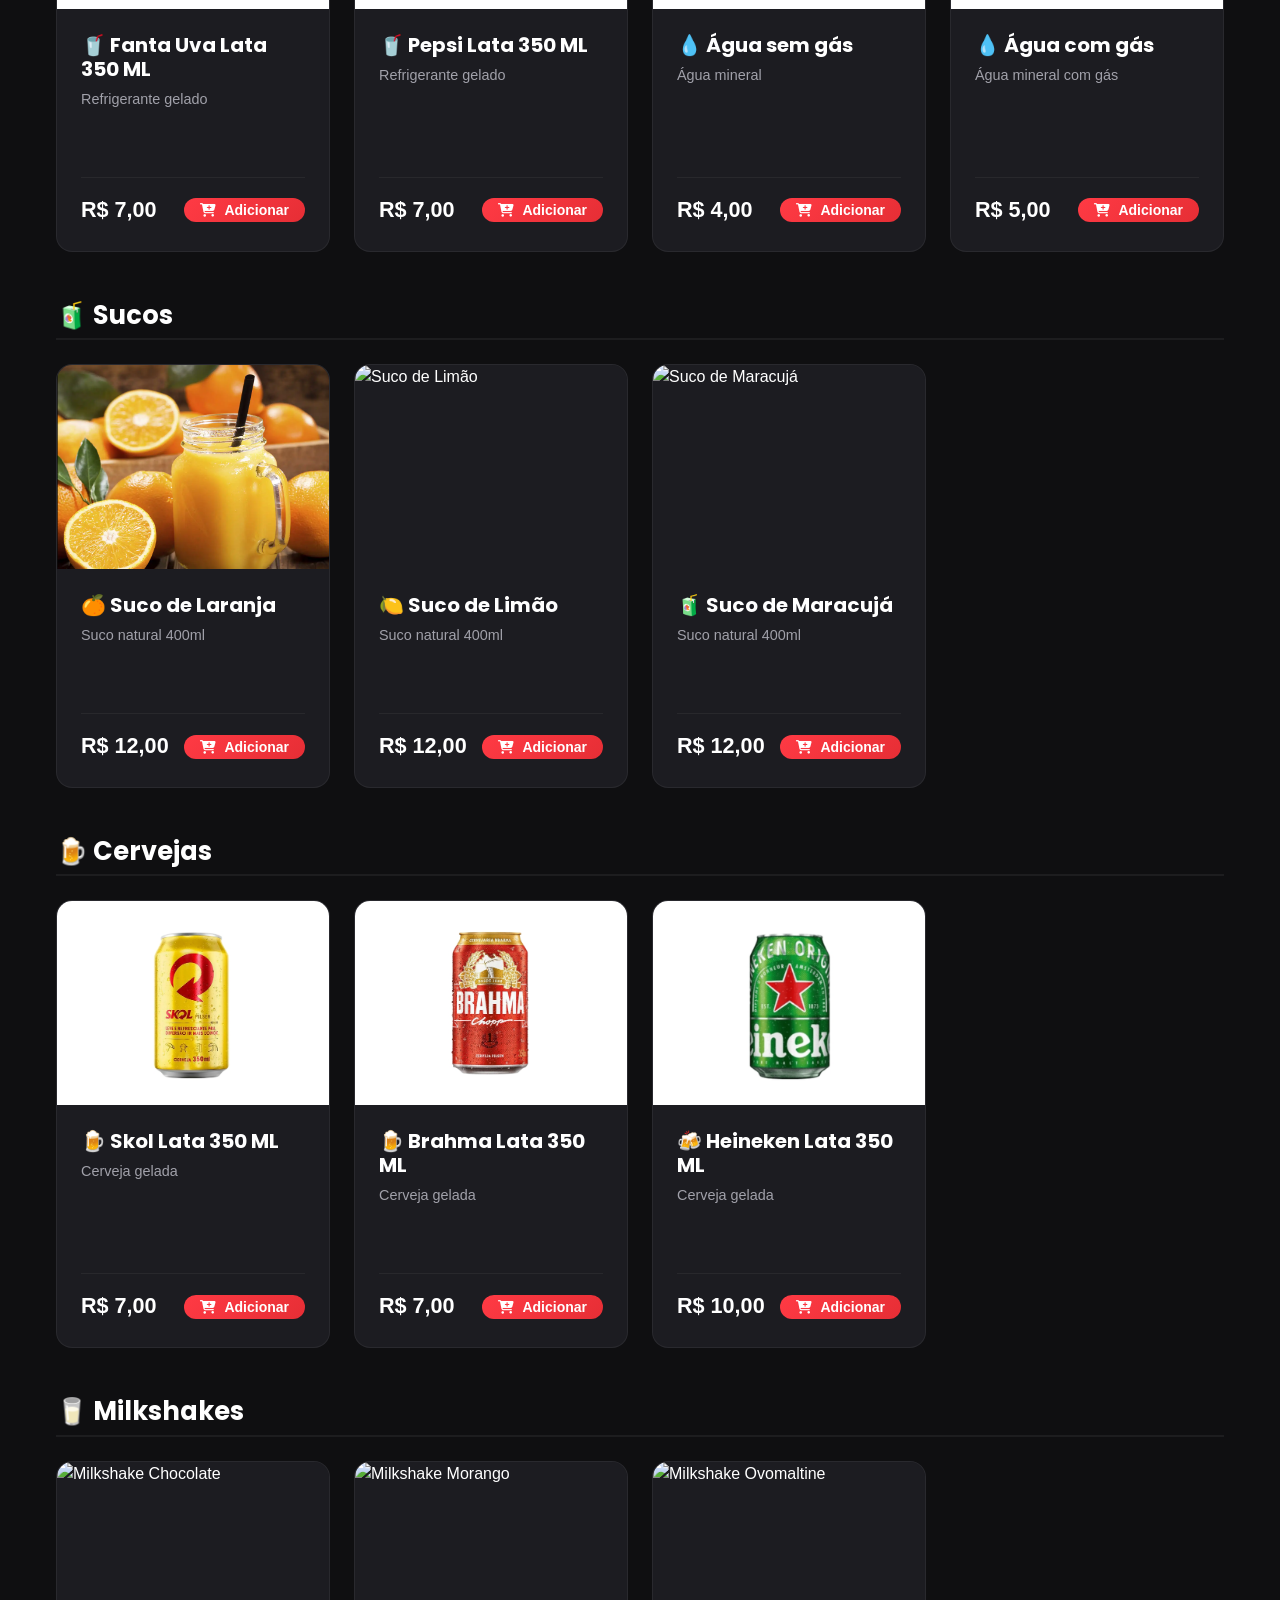
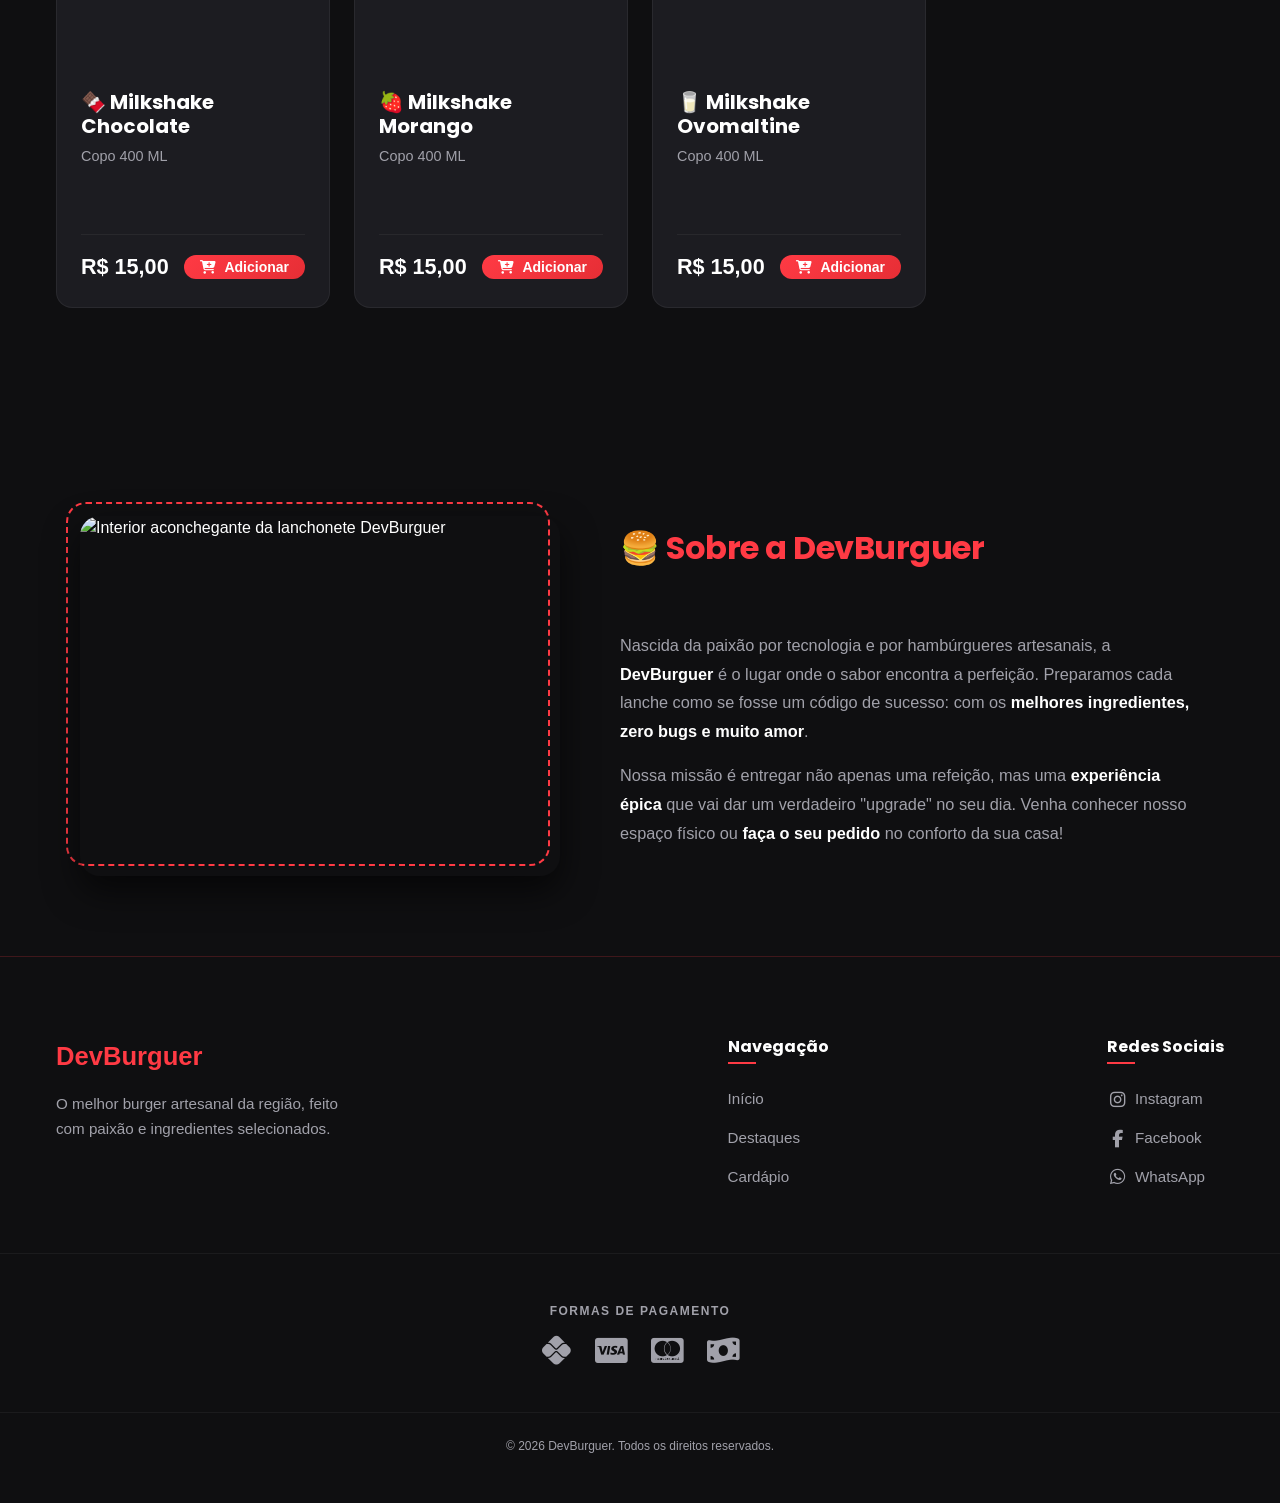
==== commit 2491b5b5: "Codigo organizado e refatorado" ====
--- a/index.html
+++ b/index.html
@@ -3,9 +3,15 @@
 <head>
     <meta charset="UTF-8">
     <meta name="viewport" content="width=device-width, initial-scale=1.0">
+    <meta name="description" content="DevBurguer — Hambúrgueres artesanais épicos com entrega rápida. Peça pelo WhatsApp!">
+    <meta name="theme-color" content="#FF3A44">
+    <link rel="icon" type="image/x-icon" href="img/logo.ico">
     <title>DevBurguer - Burgers Épicos</title>
 
-    <link rel="icon" type="image/jpeg" href="img/logo-devburger.ico">
+    <!-- Preload da fonte Poppins (usada nos headings) -->
+    <link rel="preconnect" href="https://fonts.googleapis.com">
+    <link rel="preconnect" href="https://fonts.gstatic.com" crossorigin>
+    <link href="https://fonts.googleapis.com/css2?family=Poppins:wght@400;500;600;700;900&display=swap" rel="stylesheet">
 
     <link rel="stylesheet" href="css/reset.css">
     <link rel="stylesheet" href="css/variables.css">
@@ -18,91 +24,105 @@
 <body>
 
     <!-- HEADER -->
-    <header class="header" id="header">
+    <header class="header" id="header" role="banner">
         <div class="header-container">
-            
-            <button class="mobile-menu-btn" id="mobileMenuBtn" aria-label="Abrir menu">
-                <i class="fa-solid fa-bars"></i>
+
+            <button class="mobile-menu-btn" id="mobileMenuBtn"
+                aria-label="Abrir menu" aria-expanded="false" aria-controls="navMenu">
+                <i class="fa-solid fa-bars" aria-hidden="true"></i>
             </button>
 
-            <a href="#home" class="logo-section">
-                <img src="img/logo-devburger.jpeg" alt="DevBurguer Logo" class="logo-img">
+            <a href="#home" class="logo-section" aria-label="DevBurguer — Página inicial">
+                <img src="img/logo-devburger.jpeg" alt="Logo DevBurguer" class="logo-img" width="90" height="90">
             </a>
 
             <nav class="nav-menu" id="navMenu" aria-label="Menu principal">
-                <button class="close-menu-btn" id="closeMenuBtn" aria-label="Fechar menu">✕</button>
+                <button class="close-menu-btn" id="closeMenuBtn" aria-label="Fechar menu">
+                    <i class="fa-solid fa-xmark" aria-hidden="true"></i>
+                </button>
                 <a href="#home"     class="nav-link">Início</a>
                 <a href="#sobre"    class="nav-link">Sobre</a>
                 <a href="#cardapio" class="nav-link">Cardápio</a>
             </nav>
 
             <div class="header-actions">
-                <button class="theme-toggle" id="themeToggle" aria-label="Alternar tema">
-                    <i class="fa-solid fa-sun" id="themeIcon"></i>
+                <button class="theme-toggle" id="themeToggle" aria-label="Alternar tema claro/escuro">
+                    <i class="fa-solid fa-sun" id="themeIcon" aria-hidden="true"></i>
                 </button>
                 <button class="cart-button" id="cartButton" aria-label="Abrir carrinho">
-                    <span class="cart-icon">🛒</span>
-                    <span class="cart-count" id="cartCount">0</span>
+                    <span class="cart-icon" aria-hidden="true">🛒</span>
+                    <span class="cart-count" id="cartCount" aria-live="polite">0</span>
                 </button>
             </div>
-            
+
         </div>
     </header>
 
-    <div class="menu-overlay" id="menuOverlay"></div>
-
-    <!-- 1. HERO -->
-    <section class="hero" id="home">
-        <a href="javascript:void(0)" data-action="add" data-id="30" class="hero-cta-link" aria-label="Adicionar Combo DevClassic ao carrinho">
-            <picture class="hero-picture">
-                <source srcset="img/BannerDev_Desktop.jpeg" media="(min-width: 1050px)">
-                <source srcset="img/BannerDev_Tablet.jpeg" media="(min-width: 768px)">
-                <img src="img/BannerDev_Mobile.jpeg" alt="Destaque DevBurguer" class="hero-img">
-            </picture>
-        </a>
-    </section>
-
-    <!-- 2. TOP 3 MAIS PEDIDOS -->
-    <section class="top-products fade-in-section" id="destaques">
-        <div class="container">
-            <div class="section-header-centered">
-                <p class="section-subtitle">Os queridinhos da galera. Vai sem erro!</p>
-            </div>
-            <div class="products-grid top-3-grid" id="topProductsGrid">
-                <!-- Inserido via JavaScript -->
-            </div>
-        </div>
-    </section>
-
-    <!-- 3. CARDÁPIO COMPLETO -->
-    <section class="menu fade-in-section" id="cardapio">
-        <div class="container">
-            <h2 class="section-title section-title--white">Cardápio Completo</h2>
-            <div class="categories" id="categoriesContainer"></div>
-            <div class="products-grid" id="productsGrid"></div>
-        </div>
-    </section>
-
-    <!-- 4. SOBRE NÓS -->
-    <section class="about fade-in-section" id="sobre">
-        <div class="container about-container">
-            <div class="about-image">
-                <img
-                    src="https://images.unsplash.com/photo-1550547660-d9450f859349?ixlib=rb-1.2.1&auto=format&fit=crop&w=800&q=80"
-                    alt="Nossa Lanchonete"
-                    class="about-img"
-                >
-            </div>
-            <div class="about-text">
-                <h2 class="section-title section-title--left">🍔 Sobre a DevBurguer</h2>
-                <p>Nascida da paixão por tecnologia e por hambúrgueres artesanais, a <strong>DevBurguer</strong> é o lugar onde o sabor encontra a perfeição. Preparamos cada lanche como se fosse um código de sucesso: com os <strong>melhores ingredientes, zero bugs e muito amor</strong>.</p>
-                <p>Nossa missão é entregar não apenas uma refeição, mas uma <strong>experiência épica</strong> que vai dar um verdadeiro "upgrade" no seu dia. Venha conhecer nosso espaço físico ou <strong>faça o seu pedido</strong> no conforto da sua casa!</p>
-            </div>
-        </div>
-    </section>
+    <div class="menu-overlay" id="menuOverlay" aria-hidden="true"></div>
+
+    <main id="main-content">
+
+        <!-- 1. HERO -->
+        <section class="hero" id="home" aria-label="Banner promocional">
+            <a href="javascript:void(0)" data-action="add" data-id="30" class="hero-cta-link"
+                aria-label="Adicionar Combo DevClassic ao carrinho">
+                <picture class="hero-picture">
+                    <source srcset="img/BannerDev_Desktop.jpeg" media="(min-width: 1050px)">
+                    <source srcset="img/BannerDev_Tablet.jpeg"  media="(min-width: 768px)">
+                    <img src="img/BannerDev_Mobile.jpeg"
+                        alt="Combo DevClassic em destaque — clique para adicionar ao carrinho"
+                        class="hero-img"
+                        fetchpriority="high">
+                </picture>
+            </a>
+        </section>
+
+        <!-- 2. TOP 3 MAIS PEDIDOS -->
+        <section class="top-products fade-in-section" id="destaques" aria-labelledby="destaques-titulo">
+            <div class="container">
+                <div class="section-header-centered">
+                    <h2 id="destaques-titulo" class="section-title">🏆 Mais Pedidos</h2>
+                    <p class="section-subtitle">Os queridinhos da galera. Vai sem erro!</p>
+                </div>
+                <div class="products-grid top-3-grid" id="topProductsGrid" aria-live="polite">
+                    <!-- Inserido via JavaScript -->
+                </div>
+            </div>
+        </section>
+
+        <!-- 3. CARDÁPIO COMPLETO -->
+        <section class="menu fade-in-section" id="cardapio" aria-labelledby="cardapio-titulo">
+            <div class="container">
+                <h2 id="cardapio-titulo" class="section-title section-title--white">Cardápio Completo</h2>
+                <div class="categories" id="categoriesContainer" role="group" aria-label="Filtrar por categoria"></div>
+                <div class="products-grid" id="productsGrid" aria-live="polite" aria-label="Produtos"></div>
+            </div>
+        </section>
+
+        <!-- 4. SOBRE NÓS -->
+        <section class="about fade-in-section" id="sobre" aria-labelledby="sobre-titulo">
+            <div class="container about-container">
+                <div class="about-image">
+                    <img
+                        src="https://images.unsplash.com/photo-1550547660-d9450f859349?ixlib=rb-1.2.1&auto=format&fit=crop&w=800&q=80"
+                        alt="Interior aconchegante da lanchonete DevBurguer"
+                        class="about-img"
+                        loading="lazy"
+                        width="800" height="600"
+                    >
+                </div>
+                <div class="about-text">
+                    <h2 id="sobre-titulo" class="section-title section-title--left">🍔 Sobre a DevBurguer</h2>
+                    <p>Nascida da paixão por tecnologia e por hambúrgueres artesanais, a <strong>DevBurguer</strong> é o lugar onde o sabor encontra a perfeição. Preparamos cada lanche como se fosse um código de sucesso: com os <strong>melhores ingredientes, zero bugs e muito amor</strong>.</p>
+                    <p>Nossa missão é entregar não apenas uma refeição, mas uma <strong>experiência épica</strong> que vai dar um verdadeiro "upgrade" no seu dia. Venha conhecer nosso espaço físico ou <strong>faça o seu pedido</strong> no conforto da sua casa!</p>
+                </div>
+            </div>
+        </section>
+
+    </main>
 
     <!-- FOOTER -->
-    <footer class="footer">
+    <footer class="footer" role="contentinfo">
         <div class="container footer-container">
             <div class="footer-brand">
                 <span class="logo-text">DevBurguer</span>
@@ -110,45 +130,46 @@
             </div>
             <div class="footer-links">
                 <h4>Navegação</h4>
-                <div class="social-links">
+                <nav class="social-links" aria-label="Navegação do rodapé">
                     <a href="#home"      class="social-link">Início</a>
                     <a href="#destaques" class="social-link">Destaques</a>
                     <a href="#cardapio"  class="social-link">Cardápio</a>
-                </div>
+                </nav>
             </div>
             <div class="footer-social">
                 <h4>Redes Sociais</h4>
                 <div class="social-links">
-                    <a href="#" class="social-link"><i class="fa-brands fa-instagram"></i> Instagram</a>
-                    <a href="#" class="social-link"><i class="fa-brands fa-facebook-f"></i> Facebook</a>
-                    <a href="#" class="social-link"><i class="fa-brands fa-whatsapp"></i> WhatsApp</a>
-                </div>
-            </div>
-        </div>
-
-        <!-- FORMAS DE PAGAMENTO -->
+                    <a href="#" class="social-link" aria-label="Instagram"><i class="fa-brands fa-instagram" aria-hidden="true"></i> Instagram</a>
+                    <a href="#" class="social-link" aria-label="Facebook"><i class="fa-brands fa-facebook-f" aria-hidden="true"></i> Facebook</a>
+                    <a href="#" class="social-link" aria-label="WhatsApp"><i class="fa-brands fa-whatsapp" aria-hidden="true"></i> WhatsApp</a>
+                </div>
+            </div>
+        </div>
+
         <div class="footer-payments">
             <p>Formas de Pagamento</p>
             <div class="payment-icons">
-                <i class="fa-brands fa-pix"          title="Pix"></i>
-                <i class="fa-brands fa-cc-visa"       title="Visa"></i>
-                <i class="fa-brands fa-cc-mastercard" title="Mastercard"></i>
-                <i class="fa-solid fa-money-bill-wave" title="Dinheiro"></i>
+                <i class="fa-brands fa-pix"           title="Pix" aria-label="Pix"></i>
+                <i class="fa-brands fa-cc-visa"        title="Visa" aria-label="Visa"></i>
+                <i class="fa-brands fa-cc-mastercard"  title="Mastercard" aria-label="Mastercard"></i>
+                <i class="fa-solid fa-money-bill-wave" title="Dinheiro" aria-label="Dinheiro"></i>
             </div>
         </div>
 
         <div class="footer-bottom">
-            <p>&copy; 2026 DevBurguer. Todos os direitos reservados.</p>
+            <p>&copy; <span id="footerYear">2026</span> DevBurguer. Todos os direitos reservados.</p>
         </div>
     </footer>
 
     <!-- CARRINHO LATERAL -->
-    <aside class="cart-panel" id="cartPanel" aria-label="Carrinho de compras">
+    <aside class="cart-panel" id="cartPanel" aria-label="Carrinho de compras" aria-hidden="true">
         <div class="cart-header">
-            <h2>Seu Carrinho</h2>
-            <button class="close-btn" id="closeCartBtn" aria-label="Fechar carrinho">✕</button>
-        </div>
-        <div class="cart-items" id="cartItems">
+            <h2>Seu Carrinho 🛒</h2>
+            <button class="close-btn" id="closeCartBtn" aria-label="Fechar carrinho">
+                <i class="fa-solid fa-xmark" aria-hidden="true"></i>
+            </button>
+        </div>
+        <div class="cart-items" id="cartItems" aria-live="polite">
             <div class="cart-empty">Seu carrinho está vazio</div>
         </div>
         <div class="cart-footer">
@@ -157,7 +178,7 @@
                     <span>Subtotal:</span>
                     <span id="subtotal">R$ 0,00</span>
                 </div>
-                <div class="summary-row">
+                <div class="summary-row" id="deliveryFeeRow">
                     <span>Taxa Entrega:</span>
                     <span id="deliveryFee">R$ 6,00</span>
                 </div>
@@ -166,21 +187,23 @@
                     <span id="total">R$ 0,00</span>
                 </div>
             </div>
-            <button class="btn btn-carrinho btn-block" id="checkoutBtn">
-                Finalizar Pedido
+            <button class="btn btn-carrinho btn-block" id="checkoutBtn" disabled>
+                <i class="fa-solid fa-bag-shopping" aria-hidden="true"></i> Finalizar Pedido
             </button>
         </div>
     </aside>
 
-    <!-- OVERLAY CARRINHO -->
-    <div class="cart-overlay" id="cartOverlay"></div>
+    <div class="cart-overlay" id="cartOverlay" aria-hidden="true"></div>
 
     <!-- MODAL CHECKOUT -->
-    <div class="modal-overlay" id="checkoutModal" role="dialog" aria-modal="true" aria-labelledby="checkoutModalTitle">
+    <div class="modal-overlay" id="checkoutModal" role="dialog" aria-modal="true"
+        aria-labelledby="checkoutModalTitle" aria-hidden="true">
         <div class="modal">
             <div class="modal-header">
                 <h2 id="checkoutModalTitle">Finalizar Pedido</h2>
-                <button class="close-btn" id="closeModalBtn" aria-label="Fechar modal">✕</button>
+                <button class="close-btn" id="closeModalBtn" aria-label="Fechar">
+                    <i class="fa-solid fa-xmark" aria-hidden="true"></i>
+                </button>
             </div>
             <div class="modal-content">
                 <form id="checkoutForm" novalidate>
@@ -190,12 +213,15 @@
                         <legend class="form-legend">👤 Dados do Cliente</legend>
                         <div class="form-group">
                             <label for="clientName" class="form-label">Nome Completo *</label>
-                            <input type="text" id="clientName" class="form-input" placeholder="Seu nome" minlength="3" maxlength="50" required>
+                            <input type="text" id="clientName" name="clientName" class="form-input"
+                                placeholder="Seu nome completo" minlength="3" maxlength="50"
+                                required autocomplete="name">
                         </div>
                         <div class="form-group">
-                            <label for="clientPhone" class="form-label">Telefone *</label>
-                            <input type="tel" id="clientPhone" class="form-input" placeholder="(11) 99999-9999" required>
-                            <small id="phoneFeedback" class="field-feedback" hidden></small>
+                            <label for="clientPhone" class="form-label">WhatsApp *</label>
+                            <input type="tel" id="clientPhone" name="clientPhone" class="form-input"
+                                placeholder="(11) 99999-9999" required autocomplete="tel" inputmode="numeric">
+                            <small id="phoneFeedback" class="field-feedback" hidden aria-live="polite"></small>
                         </div>
                     </fieldset>
 
@@ -203,12 +229,11 @@
                     <fieldset class="form-fieldset">
                         <legend class="form-legend">📍 Tipo de Entrega</legend>
                         <div class="radio-group">
-                            <!-- FIX: for deve apontar para o id do input, não para o fieldset pai -->
-                            <label class="radio-option" for="deliveryType" tabindex="0">
+                            <label class="radio-option" for="deliveryType">
                                 <input type="radio" id="deliveryType" name="deliveryType" value="delivery" checked>
                                 <span class="radio-label">🚚 Entrega em Casa</span>
                             </label>
-                            <label class="radio-option" for="pickupType" tabindex="0">
+                            <label class="radio-option" for="pickupType">
                                 <input type="radio" id="pickupType" name="deliveryType" value="pickup">
                                 <span class="radio-label">🏪 Retirada</span>
                             </label>
@@ -219,33 +244,36 @@
                     <fieldset class="form-fieldset" id="addressFieldset">
                         <legend class="form-legend" id="addressLegend">🏠 Endereço de Entrega</legend>
 
-                        <!-- Endereço da loja (modo retirada) -->
                         <div class="shop-address-info" id="shopAddressInfo" hidden>
                             <strong>📍 Localização da DevBurguer:</strong>
                             <p>Rua Principal, 123 - Centro</p>
                             <p>Telefone: (15) 3333-3333</p>
-                            <p class="shop-note">Seu pedido estará pronto em aproximadamente 30 a 40 minutos. Apresente seu nome no balcão.</p>
-                        </div>
-
-                        <!-- Formulário de endereço do cliente (modo entrega) -->
+                            <p class="shop-note">Seu pedido estará pronto em aprox. 30–40 min. Apresente seu nome no balcão.</p>
+                        </div>
+
                         <div id="customerAddressForm">
                             <div class="form-group">
                                 <label for="cep" class="form-label">CEP</label>
-                                <input type="text" id="cep" class="form-input" placeholder="00000-000" maxlength="9">
-                                <small id="cepError" style="color: var(--color-danger); font-size: 0.85rem;" hidden>CEP não encontrado.</small>
-                            </div>
-                            <div class="form-group">
+                                <input type="text" id="cep" name="cep" class="form-input cep-input"
+                                    placeholder="00000-000" maxlength="9" inputmode="numeric" autocomplete="postal-code">
+                                <small id="cepError" class="field-feedback" hidden></small>
+                                <small id="cepLoading" class="field-feedback" hidden>🔍 Buscando endereço...</small>
+                            </div>
+                                                        <div class="form-group">
                                 <label for="address" class="form-label">Rua e Número *</label>
-                                <input type="text" id="address" class="form-input" placeholder="Ex: Rua das Flores, 123" required>
+                                <input type="text" id="address" name="address" class="form-input"
+                                    placeholder="Ex: Rua das Flores, 123" required autocomplete="street-address">
                             </div>
                             <div class="form-row-inline">
                                 <div class="form-group">
                                     <label for="neighborhood" class="form-label">Bairro *</label>
-                                    <input type="text" id="neighborhood" class="form-input" placeholder="Bairro" required>
+                                    <input type="text" id="neighborhood" name="neighborhood" class="form-input"
+                                        placeholder="Bairro" required autocomplete="address-level2">
                                 </div>
                                 <div class="form-group">
                                     <label for="complement" class="form-label">Complemento</label>
-                                    <input type="text" id="complement" class="form-input" placeholder="Apto, bloco...">
+                                    <input type="text" id="complement" name="complement" class="form-input"
+                                        placeholder="Apto, bloco..." autocomplete="address-line2">
                                 </div>
                             </div>
                         </div>
@@ -257,17 +285,17 @@
 
                         <div class="form-group">
                             <label for="paymentMethod" class="form-label">Forma de Pagamento *</label>
-                            <select id="paymentMethod" class="form-input" required>
+                            <select id="paymentMethod" name="paymentMethod" class="form-input" required>
                                 <option value="">Selecione...</option>
+                                <option value="pix">PIX</option>
+                                <option value="cartao">Cartão</option>
                                 <option value="dinheiro">Dinheiro</option>
-                                <option value="cartao">Cartão</option>
-                                <option value="pix">PIX</option>
                             </select>
                         </div>
 
                         <div class="form-group" id="cardTypeContainer" hidden>
-                            <label for="cardType" class="form-label">Tipo de Cartão *</label>
-                            <select id="cardType" class="form-input">
+                            <label for="cardType" class="form-label">Tipo de Cartão</label>
+                            <select id="cardType" name="cardType" class="form-input">
                                 <option value="debito">Débito</option>
                                 <option value="credito">Crédito</option>
                             </select>
@@ -275,14 +303,10 @@
 
                         <div class="form-group" id="changeContainer" hidden>
                             <label for="changeAmount" class="form-label">Troco para quanto?</label>
-                            <input type="number" id="changeAmount" class="form-input" placeholder="Ex: 50" min="0" step="0.01">
-                            
-                            <small style="color: var(--color-text-muted); font-size: 0.85rem; margin-top: -4px;">Se não precisar de troco, deixe em branco.</small>
-                            
-                            <small id="changeFeedback" class="field-feedback" hidden></small>
-                            <div id="changeResult" class="change-result" hidden>
-                                Troco: <span id="calculatedChange"></span>
-                            </div>
+                            <input type="number" id="changeAmount" name="changeAmount" class="form-input"
+                                placeholder="Ex: 50,00" min="0" step="0.01" inputmode="decimal">
+                            <small class="form-hint">Deixe em branco se não precisar de troco.</small>
+                            <small id="changeFeedback" class="field-feedback" hidden aria-live="polite"></small>
                         </div>
                     </fieldset>
 
@@ -294,19 +318,20 @@
                                 <span>Subtotal:</span>
                                 <span id="modalSubtotal">R$ 0,00</span>
                             </div>
-                            <div class="summary-row">
+                            <div class="summary-row" id="modalDeliveryFeeRow">
                                 <span>Taxa Entrega:</span>
                                 <span id="modalDeliveryFee">R$ 6,00</span>
                             </div>
                             <div class="summary-row summary-total">
-                                <span>Total:</span>
-                                <span id="modalTotal">R$ 0,00</span>
+                                <span><strong>Total:</strong></span>
+                                <span id="modalTotal"><strong>R$ 0,00</strong></span>
                             </div>
                         </div>
                     </fieldset>
 
                     <button type="submit" class="btn btn-primary btn-block btn-submit">
-                        Confirmar Pedido e Enviar para WhatsApp
+                        <i class="fa-brands fa-whatsapp" aria-hidden="true"></i>
+                        Confirmar e Enviar pelo WhatsApp
                     </button>
                 </form>
             </div>
--- a/css/variables.css
+++ b/css/variables.css
@@ -27,7 +27,7 @@
     --color-text-light: #999999;
     
      /* CONTAINERS */
-     --transition-speed: 0.3s;
+     
          
     /* STATUS */
     --color-success: #27ae60;
--- a/css/globals.css
+++ b/css/globals.css
@@ -4,16 +4,14 @@
 
 html {
     font-size: 16px;
-    overflow-x: hidden;
+    scroll-behavior: smooth;
 }
 
 body {
     background-color: var(--color-background);
     color: var(--color-text);
-    font-family: 'Segoe UI', Roboto, Helvetica, Arial, sans-serif;
-    overflow-x: hidden; 
-    width: 100%; 
-    position: relative; 
+    font-family: var(--font-family);
+    line-height: var(--line-height-normal);
 }
 
 /* TIPOGRAFIA */
@@ -24,32 +22,16 @@
     margin: 0;
 }
 
-h1 {
-    font-size: var(--font-size-4xl);
-}
-
-h2 {
-    font-size: var(--font-size-3xl);
-}
-
-h3 {
-    font-size: var(--font-size-2xl);
-}
-
-h4 {
-    font-size: var(--font-size-xl);
-}
-
-h5 {
-    font-size: var(--font-size-lg);
-}
-
-h6 {
-    font-size: var(--font-size-base);
-}
+h1 { font-size: var(--font-size-4xl); }
+h2 { font-size: var(--font-size-3xl); }
+h3 { font-size: var(--font-size-2xl); }
+h4 { font-size: var(--font-size-xl); }
+h5 { font-size: var(--font-size-lg); }
+h6 { font-size: var(--font-size-base); }
 
 p {
     margin: 0;
+    line-height: var(--line-height-normal);
 }
 
 /* CONTAINER */
@@ -75,10 +57,14 @@
     letter-spacing: -0.5px;
 }
 
+.section-title--white { color: var(--color-white); }
+.section-title--left  { text-align: left; }
+
 /* LINKS */
 a {
     color: var(--color-primary);
     transition: color var(--transition-base);
+    text-decoration: none;
 }
 
 a:hover {
@@ -113,10 +99,11 @@
 select:focus {
     outline: none;
     border-color: var(--color-primary);
-    box-shadow: 0 0 0 3px rgba(255, 58, 68, 0.1);
+    box-shadow: 0 0 0 3px rgba(255, 58, 68, 0.15);
 }
 
-input::placeholder {
+input::placeholder,
+textarea::placeholder {
     color: var(--color-text-light);
 }
 
@@ -125,24 +112,20 @@
     min-height: 120px;
 }
 
-/* SCROLL */
-::-webkit-scrollbar {
-    width: 8px;
-    height: 8px;
+/* Focus visível para teclado */
+:focus-visible {
+    outline: 2px solid var(--color-primary);
+    outline-offset: 2px;
 }
 
-::-webkit-scrollbar-track {
-    background: var(--color-light);
-}
-
+/* SCROLL CUSTOMIZADO */
+::-webkit-scrollbar { width: 8px; height: 8px; }
+::-webkit-scrollbar-track { background: var(--color-surface); }
 ::-webkit-scrollbar-thumb {
     background: var(--color-primary);
     border-radius: var(--radius-full);
 }
-
-::-webkit-scrollbar-thumb:hover {
-    background: var(--color-primary-dark);
-}
+::-webkit-scrollbar-thumb:hover { background: var(--color-primary-dark); }
 
 /* SELEÇÃO */
 ::selection {
@@ -150,12 +133,7 @@
     color: var(--color-white);
 }
 
-::-moz-selection {
-    background-color: var(--color-primary);
-    color: var(--color-white);
-}
-
-/* UTILIDADES */
+/* UTILITÁRIOS */
 .sr-only {
     position: absolute;
     width: 1px;
@@ -172,26 +150,14 @@
     display: none !important;
 }
 
-
-.visually-hidden {
-    visibility: hidden;
+.form-hint {
+    font-size: var(--font-size-sm);
+    color: var(--color-text-muted);
+    margin-top: 4px;
 }
 
-.opacity-50 {
-    opacity: 0.5;
+.no-products {
+    text-align: center;
+    color: var(--color-text-muted);
+    padding: var(--spacing-2xl);
 }
-
-.opacity-75 {
-    opacity: 0.75;
-}
-
-/* ─── MODIFICADORES DE SECTION-TITLE ──────────────────────────────────────
-   FIX: removem style="color:white" e style="text-align:left" do HTML.
-   ────────────────────────────────────────────────────────────────────── */
-.section-title--white {
-    color: var(--color-white);
-}
-
-.section-title--left {
-    text-align: left;
-}
--- a/css/components.css
+++ b/css/components.css
@@ -2,30 +2,32 @@
    COMPONENTES REUTILIZÁVEIS
    ============================================ */
 
-/* ─── BOTÕES ────────────────────────────────────────────────────────────── */
+/* ─── BOTÕES ─────────────────────────────────────────────────────────────── */
 
 .btn {
-    /* FIX: --transition-speed não tinha unit — trocado por --transition-base */
-    transition: transform var(--transition-base), box-shadow var(--transition-base);
+    display: inline-flex;
+    align-items: center;
+    justify-content: center;
+    gap: var(--spacing-sm);
+    border: none;
+    cursor: pointer;
     border-radius: var(--radius-md);
     font-weight: var(--font-weight-bold);
-}
-
-.btn:hover {
-    transform: scale(1.05);
-    box-shadow: 0 4px 15px rgba(255, 107, 0, 0.4);
+    font-family: var(--font-family);
+    transition: transform var(--transition-base), box-shadow var(--transition-base), background var(--transition-base);
+    text-decoration: none;
+    white-space: nowrap;
 }
 
 .btn:disabled {
     opacity: 0.5;
     cursor: not-allowed;
-}
-
-/* Variantes */
+    pointer-events: none;
+}
 
 .btn-primary,
 .btn-carrinho {
-    background: linear-gradient(135deg, var( --color-success-dark) 0%, var( --color-success) 100%);
+    background: linear-gradient(135deg, var(--color-success-dark) 0%, var(--color-success) 100%);
     color: var(--color-white);
     box-shadow: var(--shadow-md);
 }
@@ -34,19 +36,17 @@
     padding: var(--spacing-md) var(--spacing-xl);
     font-size: 1.1rem;
     font-weight: var(--font-weight-semibold);
-    display: inline-flex;
-    align-items: center;
-    justify-content: center;
-}
-
-.btn-primary:hover:not(:disabled) {
+}
+
+.btn-primary:hover:not(:disabled),
+.btn-carrinho:hover:not(:disabled) {
     transform: translateY(-2px);
     box-shadow: var(--shadow-lg);
 }
 
-.btn-primary:active:not(:disabled) {
+.btn-primary:active:not(:disabled),
+.btn-carrinho:active:not(:disabled) {
     transform: translateY(0);
-    box-shadow: var(--shadow-md);
 }
 
 .btn-secondary {
@@ -56,6 +56,7 @@
 
 .btn-secondary:hover:not(:disabled) {
     background: var(--color-secondary-dark);
+    transform: translateY(-1px);
 }
 
 .btn-add-cart {
@@ -67,7 +68,7 @@
 
 .btn-add-cart:hover:not(:disabled) {
     transform: translateY(-2px);
-    box-shadow: 0 6px 15px rgba(255, 58, 68, 0.3); /* Sombra vermelha charmosinha */
+    box-shadow: 0 6px 15px rgba(255, 58, 68, 0.35);
 }
 
 .btn-outline {
@@ -80,9 +81,7 @@
     background: rgba(255, 58, 68, 0.1);
 }
 
-.btn-block {
-    width: 100%;
-}
+.btn-block { width: 100%; }
 
 .btn-sm {
     padding: var(--spacing-xs) var(--spacing-md);
@@ -90,7 +89,7 @@
     border-radius: var(--radius-full);
 }
 
-/* ─── CARDS ─────────────────────────────────────────────────────────────── */
+/* ─── CARDS ──────────────────────────────────────────────────────────────── */
 
 .card,
 .card-top-item {
@@ -98,10 +97,9 @@
     flex-direction: column;
     height: 100%;
     background-color: var(--color-surface);
-    border: 1px solid rgba(255, 255, 255, 0.05);
+    border: 1px solid rgba(255, 255, 255, 0.06);
     border-radius: var(--radius-lg);
     overflow: hidden;
-    /* FIX: era 0.3s hard-coded; usa a variável correta */
     transition: transform var(--transition-slow), box-shadow var(--transition-slow);
 }
 
@@ -116,7 +114,7 @@
     aspect-ratio: 4 / 3;
     overflow: hidden;
     position: relative;
-    background-color: var(--color-white);
+    background-color: var(--color-surface);
     display: flex;
     align-items: center;
     justify-content: center;
@@ -132,19 +130,19 @@
 
 .card:hover .card-img-top,
 .card-top-item:hover .card-img-top {
-    transform: scale(1.1);
+    transform: scale(1.08);
 }
 
 .card-content {
     display: flex;
     flex-direction: column;
     flex-grow: 1;
-    padding: 1.5rem;
+    padding: var(--spacing-lg);
 }
 
 .card-text-area {
     flex-grow: 1;
-    margin-bottom: 1.2rem;
+    margin-bottom: var(--spacing-md);
 }
 
 .card-title {
@@ -152,31 +150,37 @@
     font-weight: var(--font-weight-bold);
     margin-bottom: var(--spacing-sm);
     color: var(--color-text);
+    line-height: var(--line-height-tight);
 }
 
 .card-description {
     color: var(--color-text-muted);
     font-size: 0.9rem;
     line-height: var(--line-height-normal);
-    min-height: 85px;
+    min-height: 72px;
+    display: -webkit-box;
+    -webkit-line-clamp: 3;
+    -webkit-box-orient: vertical;
+    overflow: hidden;
 }
 
 .card-footer {
     display: flex;
     justify-content: space-between;
     align-items: center;
-    margin-top: auto;
     padding-top: var(--spacing-md);
     border-top: 1px solid rgba(255, 255, 255, 0.05);
+    gap: var(--spacing-sm);
 }
 
 .preco {
-    font-size: 1.4rem;
+    font-size: 1.35rem;
     font-weight: 900;
     color: var(--color-text);
-}
-
-/* ─── BADGE ─────────────────────────────────────────────────────────────── */
+    white-space: nowrap;
+}
+
+/* ─── BADGES ─────────────────────────────────────────────────────────────── */
 
 .badge {
     display: inline-block;
@@ -192,7 +196,7 @@
 .badge-secondary { background: var(--color-secondary); color: var(--color-white); }
 .badge-success   { background: var(--color-success);   color: var(--color-white); }
 .badge-danger    { background: var(--color-error);     color: var(--color-white); }
-.badge-accent    { background: var(--color-accent);    color: var(--color-dark); }
+.badge-accent    { background: var(--color-accent);    color: var(--color-dark);  }
 
 .badge-promo {
     position: absolute;
@@ -204,58 +208,59 @@
     border-radius: 20px;
     font-size: var(--font-size-xs);
     font-weight: 800;
-    z-index: 10;
+    z-index: 2;
     box-shadow: 0 4px 10px rgba(0, 0, 0, 0.3);
 }
 
 /* ─── FORMULÁRIOS ────────────────────────────────────────────────────────── */
 
 .form-group {
-    margin-bottom: 15px;
     display: flex;
     flex-direction: column;
-    gap: 8px;
+    gap: 6px;
+    margin-bottom: var(--spacing-md);
 }
 
 .form-label {
-    font-size: 0.9rem;
+    font-size: 0.875rem;
     font-weight: var(--font-weight-semibold);
     color: var(--color-text-muted);
 }
 
 .form-input {
-    background-color: rgba(0, 0, 0, 0.4);
+    background-color: rgba(0, 0, 0, 0.35);
     border: 1px solid rgba(255, 255, 255, 0.1);
     color: var(--color-text);
-    padding: 14px 15px;
+    padding: 13px 15px;
     border-radius: var(--radius-md);
     font-size: var(--font-size-base);
     outline: none;
-    transition: all var(--transition-base);
+    transition: border-color var(--transition-base), box-shadow var(--transition-base), background var(--transition-base);
+    font-family: var(--font-family);
 }
 
 .form-input::placeholder {
-    color: #666;
+    color: var(--color-text-light);
 }
 
 .form-input:focus {
     border-color: var(--color-primary);
-    box-shadow: 0 0 0 3px rgba(255, 107, 0, 0.15);
-    background-color: rgba(0, 0, 0, 0.6);
+    box-shadow: 0 0 0 3px rgba(255, 58, 68, 0.15);
+    background-color: rgba(0, 0, 0, 0.5);
 }
 
 .form-row,
 .form-row-inline {
     display: grid;
     grid-template-columns: 1fr 1fr;
-    gap: var(--spacing-lg);
+    gap: var(--spacing-md);
 }
 
 .form-fieldset {
     border: 1px solid rgba(255, 255, 255, 0.08);
-    border-radius: 12px;
-    padding: 20px;
-    margin-bottom: 25px;
+    border-radius: var(--radius-lg);
+    padding: var(--spacing-lg);
+    margin-bottom: var(--spacing-lg);
     background-color: rgba(255, 255, 255, 0.02);
 }
 
@@ -263,20 +268,454 @@
     color: var(--color-text);
     font-weight: var(--font-weight-bold);
     padding: 0 10px;
-    font-size: 1.1rem;
+    font-size: 1.05rem;
     background-color: var(--color-surface);
     border-radius: var(--radius-sm);
 }
 
-/* Feedback de campo (telefone, troco) */
 .field-feedback {
     display: block;
     margin-top: 4px;
+    font-weight: var(--font-weight-semibold);
+    font-size: var(--font-size-sm);
+    line-height: 1.4;
+}
+
+/* ─── RÁDIO E CHECKBOX ───────────────────────────────────────────────────── */
+
+.radio-group,
+.payment-options {
+    display: flex;
+    gap: var(--spacing-md);
+    flex-wrap: wrap;
+    margin-top: var(--spacing-sm);
+}
+
+.radio-option,
+.payment-option {
+    flex: 1;
+    min-width: 130px;
+    background: rgba(255, 255, 255, 0.04);
+    border: 1px solid rgba(255, 255, 255, 0.1);
+    border-radius: var(--radius-md);
+    padding: var(--spacing-md);
+    display: flex;
+    align-items: center;
+    gap: var(--spacing-sm);
+    cursor: pointer;
+    transition: all var(--transition-fast);
+}
+
+.radio-option:has(input[type="radio"]:checked),
+.payment-option:has(input[type="radio"]:checked) {
+    border-color: var(--color-primary);
+    background-color: rgba(255, 58, 68, 0.1);
+    box-shadow: 0 0 10px rgba(255, 58, 68, 0.15);
+    transform: translateY(-2px);
+}
+
+.radio-option:hover,
+.payment-option:hover {
+    border-color: rgba(255, 255, 255, 0.25);
+    background-color: rgba(255, 255, 255, 0.05);
+}
+
+.radio-option input[type="radio"],
+.payment-option input[type="radio"] {
+    accent-color: var(--color-primary);
+    width: 18px;
+    height: 18px;
+    cursor: pointer;
+    flex-shrink: 0;
+}
+
+.radio-label,
+.payment-label {
+    cursor: pointer;
+    font-weight: var(--font-weight-medium);
+    font-size: var(--font-size-sm);
+}
+
+/* ─── MODAL / CHECKOUT LATERAL ───────────────────────────────────────────── */
+
+.modal-overlay {
+    position: fixed;
+    inset: 0;
+    background-color: rgba(0, 0, 0, 0.7);
+    backdrop-filter: blur(3px);
+    -webkit-backdrop-filter: blur(3px);
+    z-index: 3000;
+    opacity: 0;
+    visibility: hidden;
+    transition: opacity var(--transition-slow), visibility var(--transition-slow);
+}
+
+.modal-overlay.active {
+    opacity: 1;
+    visibility: visible;
+}
+
+.modal {
+    position: fixed;
+    top: 0;
+    right: -100%;
+    width: 100%;
+    max-width: 480px;
+    height: 100dvh;
+    background-color: var(--color-surface);
+    box-shadow: -10px 0 30px rgba(0, 0, 0, 0.6);
+    display: flex;
+    flex-direction: column;
+    z-index: 3001;
+    transition: right 0.4s cubic-bezier(0.25, 0.8, 0.25, 1);
+}
+
+.modal-overlay.active .modal {
+    right: 0;
+}
+
+.modal-content {
+    flex-grow: 1;
+    overflow-y: auto;
+    padding: var(--spacing-lg);
+}
+
+.modal-header {
+    display: flex;
+    justify-content: space-between;
+    align-items: center;
+    padding: var(--spacing-lg) var(--spacing-xl);
+    border-bottom: 1px solid rgba(255, 255, 255, 0.05);
+    background-color: rgba(0, 0, 0, 0.2);
+    flex-shrink: 0;
+}
+
+.modal-header h2 {
+    margin: 0;
+    font-size: 1.4rem;
+    font-weight: 800;
+    color: var(--color-primary);
+}
+
+.close-btn {
+    background: none;
+    border: none;
+    color: var(--color-text-muted);
+    font-size: 1.2rem;
+    cursor: pointer;
+    border-radius: 50%;
+    width: 36px;
+    height: 36px;
+    display: flex;
+    align-items: center;
+    justify-content: center;
+    transition: all var(--transition-base);
+    flex-shrink: 0;
+}
+
+.close-btn:hover {
+    color: var(--color-primary);
+    background-color: rgba(255, 58, 68, 0.1);
+    transform: rotate(90deg);
+}
+
+/* ─── ANIMAÇÕES ──────────────────────────────────────────────────────────── */
+
+@keyframes fadeIn {
+    from { opacity: 0; }
+    to   { opacity: 1; }
+}
+
+@keyframes slideUp {
+    from { opacity: 0; transform: translateY(20px); }
+    to   { opacity: 1; transform: translateY(0); }
+}
+
+@keyframes slideDown {
+    from { opacity: 0; transform: translateY(-20px); }
+    to   { opacity: 1; transform: translateY(0); }
+}
+
+/* ─── TOAST ──────────────────────────────────────────────────────────────── */
+
+.toast {
+    position: fixed;
+    bottom: var(--spacing-2xl);
+    right: var(--spacing-2xl);
+    background: #1c1c24;
+    color: var(--color-white);
+    border-left: 4px solid var(--color-primary);
+    padding: var(--spacing-md) var(--spacing-xl);
+    border-radius: var(--radius-lg);
+    box-shadow: var(--shadow-xl);
+    z-index: var(--z-toast);
+    max-width: 380px;
+    font-size: var(--font-size-sm);
+    font-weight: var(--font-weight-medium);
+    cursor: pointer;
+    /* Estado inicial: fora da tela, invisível */
+    opacity: 0;
+    transform: translateY(16px);
+    transition: opacity 0.3s ease, transform 0.3s ease;
+}
+
+/* Estado visível — adicionado via JS */
+.toast.toast--visible {
+    opacity: 1;
+    transform: translateY(0);
+}
+
+.toast.success { border-left-color: var(--color-success); }
+.toast.error   { border-left-color: var(--color-error); }
+.toast.warning { border-left-color: var(--color-warning); }
+.toast.info    { border-left-color: var(--color-secondary); }
+
+/* ─── CARRINHO — ITENS ────────────────────────────────────────────────────── */
+
+.cart-item {
+    background: rgba(255, 255, 255, 0.04);
+    border: 1px solid rgba(255, 255, 255, 0.07);
+    border-radius: var(--radius-lg);
+    padding: var(--spacing-md);
+    display: flex;
+    flex-direction: column;
+    gap: var(--spacing-sm);
+}
+
+.cart-item-main {
+    display: grid;
+    grid-template-columns: 1fr auto;
+    grid-template-areas:
+        "info info"
+        "qty  remove";
+    gap: var(--spacing-sm);
+    align-items: center;
+}
+
+.cart-item-info {
+    grid-area: info;
+    display: flex;
+    flex-direction: column;
+    gap: 3px;
+}
+
+.cart-item-name {
+    font-size: 1rem;
     font-weight: var(--font-weight-bold);
-    font-size: var(--font-size-sm);
-}
-
-/* Resultado do cálculo de troco */
+    color: var(--color-text);
+    line-height: var(--line-height-tight);
+}
+
+.cart-item-price {
+    color: var(--color-primary);
+    font-size: 1rem;
+    font-weight: var(--font-weight-bold);
+}
+
+.quantity-control {
+    grid-area: qty;
+    justify-self: start;
+    display: flex;
+    align-items: center;
+    background: rgba(0, 0, 0, 0.25);
+    border-radius: var(--radius-md);
+    padding: 3px 10px;
+    gap: var(--spacing-md);
+    border: 1px solid rgba(255, 255, 255, 0.05);
+}
+
+.qty-btn {
+    background: transparent;
+    color: var(--color-primary);
+    border: none;
+    font-size: 1.3rem;
+    width: 28px;
+    height: 28px;
+    cursor: pointer;
+    display: flex;
+    align-items: center;
+    justify-content: center;
+    padding: 0;
+    border-radius: 50%;
+    transition: background var(--transition-fast), color var(--transition-fast);
+}
+
+.qty-btn:hover {
+    background: var(--color-primary);
+    color: var(--color-white);
+}
+
+.qty-display {
+    font-weight: var(--font-weight-bold);
+    color: var(--color-text);
+    font-size: var(--font-size-base);
+    min-width: 22px;
+    text-align: center;
+}
+
+.remove-btn {
+    grid-area: remove;
+    background: rgba(255, 58, 68, 0.1);
+    border: 1px solid rgba(255, 58, 68, 0.2);
+    border-radius: var(--radius-md);
+    width: 38px;
+    height: 38px;
+    display: flex;
+    align-items: center;
+    justify-content: center;
+    cursor: pointer;
+    color: var(--color-primary);
+    transition: all var(--transition-fast);
+    font-size: 0.9rem;
+}
+
+.remove-btn:hover {
+    background: var(--color-primary);
+    color: var(--color-white);
+    border-color: var(--color-primary);
+}
+
+@media (min-width: 480px) {
+    .cart-item-main {
+        grid-template-columns: 1fr auto auto;
+        grid-template-areas: "info qty remove";
+    }
+}
+
+/* ─── CARRINHO — PERSONALIZAÇÃO (ACORDEÃO) ──────────────────────────────── */
+
+.cart-item-customization {
+    border-top: 1px dashed rgba(255, 255, 255, 0.1);
+    padding-top: var(--spacing-sm);
+}
+
+.cart-item-customization summary {
+    color: var(--color-text-muted);
+    font-size: 0.875rem;
+    font-weight: var(--font-weight-medium);
+    cursor: pointer;
+    display: flex;
+    justify-content: space-between;
+    align-items: center;
+    padding: 4px 0;
+    list-style: none;
+    user-select: none;
+}
+
+.cart-item-customization summary::-webkit-details-marker { display: none; }
+
+.cart-item-customization summary::after {
+    content: "▼";
+    font-size: 0.65rem;
+    transition: transform var(--transition-fast);
+}
+
+.cart-item-customization[open] summary::after {
+    content: "▲";
+    color: var(--color-primary);
+}
+
+.addons-list {
+    display: grid;
+    grid-template-columns: 1fr;
+    gap: var(--spacing-sm);
+    margin: var(--spacing-sm) 0;
+}
+
+@media (min-width: 480px) {
+    .addons-list {
+        grid-template-columns: 1fr 1fr;
+    }
+}
+
+.addon-label {
+    display: flex;
+    align-items: center;
+    gap: var(--spacing-sm);
+    background: rgba(0, 0, 0, 0.2);
+    padding: 8px 10px;
+    border-radius: var(--radius-sm);
+    font-size: 0.85rem;
+    color: var(--color-text-muted);
+    cursor: pointer;
+    border: 1px solid transparent;
+    transition: all var(--transition-fast);
+}
+
+.addon-label:has(input:checked) {
+    background: rgba(255, 58, 68, 0.1);
+    border-color: var(--color-primary);
+    color: var(--color-white);
+}
+
+.addon-checkbox {
+    accent-color: var(--color-primary);
+    width: 16px;
+    height: 16px;
+    cursor: pointer;
+    flex-shrink: 0;
+}
+
+.obs-input {
+    width: 100%;
+    background: rgba(0, 0, 0, 0.2);
+    border: 1px solid rgba(255, 255, 255, 0.1);
+    color: var(--color-text);
+    padding: var(--spacing-sm) var(--spacing-md);
+    border-radius: var(--radius-md);
+    font-family: var(--font-family);
+    font-size: 0.875rem;
+    resize: vertical;
+    min-height: 56px;
+    transition: border-color var(--transition-base);
+}
+
+.obs-input:focus {
+    outline: none;
+    border-color: var(--color-primary);
+}
+
+/* Cart empty state — melhorado */
+.cart-empty {
+    display: flex;
+    flex-direction: column;
+    align-items: center;
+    justify-content: center;
+    gap: var(--spacing-sm);
+    padding: var(--spacing-2xl);
+    color: var(--color-text-muted);
+    text-align: center;
+}
+
+.cart-empty-icon {
+    font-size: 3rem;
+    opacity: 0.5;
+}
+
+.cart-empty small {
+    font-size: var(--font-size-xs);
+}
+
+/* ─── HERO CTA LINK ──────────────────────────────────────────────────────── */
+
+.hero-cta-link {
+    display: block;
+    width: 100%;
+    height: 100%;
+    cursor: pointer;
+    overflow: hidden;
+}
+
+.hero-cta-link .hero-img {
+    transition: transform 0.5s ease;
+}
+
+.hero-cta-link:hover .hero-img {
+    transform: scale(1.02);
+}
+
+/* ─── RESULTADO DE TROCO ─────────────────────────────────────────────────── */
+
 .change-result {
     margin-top: var(--spacing-sm);
     padding: var(--spacing-sm) var(--spacing-md);
@@ -286,421 +725,3 @@
     color: var(--color-success);
     font-size: var(--font-size-sm);
 }
-
-/* ─── RÁDIO E CHECKBOX ───────────────────────────────────────────────────── */
-
-.radio-group,
-.payment-options {
-    display: flex;
-    gap: 15px;
-    flex-wrap: wrap;
-    margin-top: 5px;
-}
-
-.radio-option,
-.payment-option {
-    flex: 1;
-    min-width: 130px;
-    background-color: rgba(0, 0, 0, 0.3);
-    border: 1px solid rgba(255, 255, 255, 0.1);
-    border-radius: var(--radius-md);
-    padding: 12px;
-    display: flex;
-    align-items: center;
-    gap: 10px;
-    cursor: pointer;
-    transition: all var(--transition-fast);
-}
-
-.radio-option:has(input[type="radio"]:checked),
-.payment-option:has(input[type="radio"]:checked) {
-    border-color: var(--color-primary);
-    background-color: rgba(255, 58, 68, 0.1);
-    box-shadow: 0 0 10px rgba(255, 58, 68, 0.2);
-    transform: translateY(-2px);
-}
-
-.radio-option:hover,
-.payment-option:hover {
-    border-color: rgba(255, 255, 255, 0.3);
-    background-color: rgba(255, 255, 255, 0.05);
-}
-
-.radio-option input[type="radio"],
-.payment-option input[type="radio"] {
-    accent-color: var(--color-primary);
-    width: 18px;
-    height: 18px;
-    cursor: pointer;
-}
-
-.radio-label,
-.payment-label {
-    cursor: pointer;
-    font-weight: var(--font-weight-medium);
-}
-
-/* ─── CHECKOUT — Transformação em Painel Lateral ────────────────────────── */
-
-/* Overlay de fundo  */
-.modal-overlay {
-    position: fixed;
-    top: 0;
-    left: 0;
-    width: 100vw;
-    height: 100vh;
-    background-color: rgba(0, 0, 0, 0.7);
-    backdrop-filter: blur(3px);
-    -webkit-backdrop-filter: blur(3px);
-    z-index: 3000;
-    opacity: 0;
-    visibility: hidden;
-    transition: all 0.3s ease;
-    display: block; /* Garante que não usa flex centralizado */
-}
-
-.modal-overlay.active {
-    opacity: 1;
-    visibility: visible;
-}
-
-.modal {
-    position: fixed;
-    top: 0;
-    right: -100%; /* Começa fora do ecrã à direita */
-    width: 100%;
-    max-width: 480px; /* Um pouco mais largo que o carrinho para os forms */
-    height: 100vh;
-    background-color: var(--color-surface);
-    box-shadow: -10px 0 30px rgba(0, 0, 0, 0.6);
-    display: flex;
-    flex-direction: column;
-    z-index: 3001;
-    transition: right 0.4s cubic-bezier(0.25, 0.8, 0.25, 1);
-    border-radius: 0; /* Remove os cantos arredondados para colar na borda */
-    border: none;
-    transform: none !important; /* Remove o scale da animação antiga */
-}
-
-/* Quando o overlay está ativo, o painel desliza para dentro */
-.modal-overlay.active .modal {
-    right: 0;
-}
-
-/* Ajuste do conteúdo interno para scroll */
-.modal-content {
-    flex-grow: 1;
-    overflow-y: auto;
-    padding: 25px;
-}
-
-/* Cabeçalho do Checkout igual ao do Carrinho */
-.modal-header {
-    display: flex;
-    flex-direction: row;
-    justify-content: space-between;
-    align-items: center;
-    width: 100%;
-    padding: 20px 25px;
-    border-bottom: 1px solid rgba(255, 255, 255, 0.05);
-    background-color: rgba(0, 0, 0, 0.2);
-}
-
-.modal-header h2 {
-    margin: 0;
-    font-size: 1.4rem;
-    font-weight: 800;
-    color: var(--color-primary);
-}
-
-.close-btn {
-    background: none;
-    border: none;
-    color: var(--color-text-muted);
-    font-size: 1.5rem;
-    cursor: pointer;
-    border-radius: 50%;
-    width: 35px;
-    height: 35px;
-    display: flex;
-    align-items: center;
-    justify-content: center;
-    transition: all var(--transition-base);
-}
-
-.close-btn:hover {
-    color: var(--color-primary);
-    background-color: rgba(255, 58, 68, 0.1);
-    transform: rotate(90deg);
-}
-
-/* ─── ANIMAÇÕES ──────────────────────────────────────────────────────────── */
-
-@keyframes fadeIn {
-    from { opacity: 0; }
-    to   { opacity: 1; }
-}
-
-@keyframes slideUp {
-    from { opacity: 0; transform: translateY(20px); }
-    to   { opacity: 1; transform: translateY(0); }
-}
-
-@keyframes slideDown {
-    from { opacity: 0; transform: translateY(-20px); }
-    to   { opacity: 1; transform: translateY(0); }
-}
-
-/* ─── TOAST ──────────────────────────────────────────────────────────────── */
-.toastify,
-.toastify-popup {
-    display: none !important;
-}
-
-.toast {
-    position: fixed;
-    bottom: var(--spacing-2xl);
-    right: var(--spacing-2xl);
-    background: #111;
-    color: var(--color-white);
-    border-left: 4px solid var(--color-primary);
-    padding: var(--spacing-lg) var(--spacing-2xl);
-    border-radius: var(--radius-lg);
-    box-shadow: var(--shadow-lg);
-    z-index: var(--z-toast);
-    animation: slideUp var(--transition-slow) forwards;
-    max-width: 400px;
-}
-
-.toast.success { border-left-color: var(--color-success); }
-.toast.error   { border-left-color: var(--color-error); }
-.toast.warning { border-left-color: var(--color-warning); }
-.toast.info    { border-left-color: var(--color-info); }
-
-/* ─── CARRINHO — ITENS ────────────────────────────────────────────────────── */
-
-.cart-item {
-    background: rgba(255, 255, 255, 0.05);
-    border: 1px solid rgba(255, 255, 255, 0.08);
-    border-radius: 12px;
-    padding: 16px;
-    margin-bottom: 15px;
-    display: flex;
-    flex-direction: column;
-    gap: 12px;
-}
-
-.cart-item-main {
-    display: grid;
-    grid-template-columns: 1fr auto;
-    grid-template-areas:
-        "info info"
-        "qty  remove";
-    gap: 10px;
-    align-items: center;
-}
-
-.cart-item-info {
-    grid-area: info;
-    display: flex;
-    flex-direction: column;
-    gap: 4px;
-}
-
-.cart-item-name {
-    font-size: 1.1rem;
-    font-weight: var(--font-weight-bold);
-    color: var(--color-white);
-    line-height: var(--line-height-tight);
-}
-
-.cart-item-price {
-    color: var(--color-primary);
-    font-size: 1.1rem;
-    font-weight: var(--font-weight-bold);
-}
-
-.quantity-control {
-    grid-area: qty;
-    justify-self: start;
-    display: flex;
-    align-items: center;
-    background: rgba(0, 0, 0, 0.3);
-    border-radius: var(--radius-md);
-    padding: 4px 10px;
-    gap: 12px;
-    border: 1px solid rgba(255, 255, 255, 0.05);
-}
-
-.qty-btn {
-    background: transparent;
-    color: var(--color-primary);
-    border: none;
-    font-size: 1.3rem;
-    width: 28px;
-    height: 28px;
-    cursor: pointer;
-    display: flex;
-    align-items: center;
-    justify-content: center;
-    padding: 0;
-}
-
-.qty-display {
-    font-weight: var(--font-weight-bold);
-    color: var(--color-white);
-    font-size: var(--font-size-base);
-    min-width: 20px;
-    text-align: center;
-}
-
-.remove-btn {
-    grid-area: remove;
-    background: rgba(255, 58, 68, 0.1);
-    border: 1px solid rgba(255, 58, 68, 0.2);
-    border-radius: var(--radius-md);
-    width: 38px;
-    height: 38px;
-    display: flex;
-    align-items: center;
-    justify-content: center;
-    cursor: pointer;
-    transition: all var(--transition-fast);
-}
-
-.remove-btn:hover {
-    background: var(--color-primary);
-    color: var(--color-white);
-}
-
-/* Tablet / Desktop — layout em linha única */
-@media (min-width: 578px) {
-    .cart-item-main {
-        grid-template-columns: 1fr auto auto;
-        grid-template-areas: "info qty remove";
-    }
-
-    .quantity-control {
-        padding: 4px 12px;
-        gap: 15px;
-    }
-
-    .qty-btn {
-        width: 32px;
-        height: 32px;
-        font-size: 1.4rem;
-    }
-
-    .remove-btn {
-        width: 42px;
-        height: 42px;
-    }
-}
-
-/* ─── CARRINHO — PERSONALIZAÇÃO (ACORDEÃO) ───────────────────────────────── */
-
-.cart-item-customization {
-    border-top: 1px dashed rgba(255, 255, 255, 0.15);
-    padding-top: 12px;
-}
-
-.cart-item-customization summary {
-    color: #aaa;
-    font-size: 0.9rem;
-    font-weight: var(--font-weight-medium);
-    cursor: pointer;
-    display: flex;
-    justify-content: space-between;
-    align-items: center;
-    padding: 4px 0;
-    list-style: none;
-}
-
-.cart-item-customization summary::-webkit-details-marker {
-    display: none;
-}
-
-.cart-item-customization summary::after {
-    content: "▼";
-    font-size: 0.7rem;
-}
-
-.cart-item-customization[open] summary::after {
-    content: "▲";
-    color: var(--color-primary);
-}
-
-.addons-list {
-    display: grid;
-    grid-template-columns: 1fr;
-    gap: 8px;
-    margin: 12px 0;
-}
-
-@media (min-width: 480px) {
-    .addons-list {
-        grid-template-columns: 1fr 1fr;
-    }
-}
-
-.addon-label {
-    display: flex;
-    align-items: center;
-    background: rgba(0, 0, 0, 0.2);
-    padding: 10px;
-    border-radius: 6px;
-    font-size: 0.9rem;
-    color: #ddd;
-    cursor: pointer;
-    border: 1px solid transparent;
-    transition: all var(--transition-fast);
-}
-
-.addon-label:has(input:checked) {
-    background: rgba(255, 58, 68, 0.1);
-    border-color: var(--color-primary);
-    color: var(--color-white);
-}
-
-.addon-checkbox {
-    margin-right: 10px;
-    accent-color: var(--color-primary);
-    width: 18px;
-    height: 18px;
-}
-
-.obs-input {
-    width: 100%;
-    background: rgba(0, 0, 0, 0.2);
-    border: 1px solid rgba(255, 255, 255, 0.1);
-    color: var(--color-white);
-    padding: 12px;
-    border-radius: var(--radius-md);
-    font-family: inherit;
-    font-size: 0.9rem;
-    resize: vertical;
-    min-height: 60px;
-}
-
-.obs-input:focus {
-    outline: none;
-    border-color: var(--color-primary);
-}
-
-/* ─── BANNER HERO CLICÁVEL ───────────────────────────────────────────────── */
-
-.hero-cta-link {
-    display: block;
-    width: 100%;
-    height: 100%;
-    cursor: pointer;
-    overflow: hidden;
-}
-
-.hero-cta-link .hero-img {
-    transition: transform 0.5s ease;
-}
-
-.hero-cta-link:hover .hero-img {
-    transform: scale(1.02);
-}
--- a/css/layouts.css
+++ b/css/layouts.css
@@ -1,39 +1,36 @@
 /* ============================================
-   LAYOUTS ESPECÍFICOS E DESKTOP-FIRST
+   LAYOUTS ESPECÍFICOS
    ============================================ */
 
-/* ANIMAÇÃO DE SCROLL */
+/* ─── ANIMAÇÃO DE SCROLL ─────────────────────────────────────────────────── */
+
 .fade-in-section {
     opacity: 0;
     transform: translateY(40px);
-    transition: opacity 0.8s ease-out, transform 0.8s ease-out;
+    transition: opacity 0.7s ease-out, transform 0.7s ease-out;
     will-change: opacity, transform;
 }
 
 .fade-in-section.is-visible {
     opacity: 1;
     transform: none;
-}
-
-/* HEADER */
+    will-change: auto;
+}
+
+/* ─── HEADER ─────────────────────────────────────────────────────────────── */
+
 .header {
-    background-color: rgba(15, 15, 17, 0.6);
+    background-color: rgba(15, 15, 17, 0.65);
     backdrop-filter: blur(12px);
     -webkit-backdrop-filter: blur(12px);
     border-bottom: 1px solid rgba(255, 255, 255, 0.05);
-    padding: 15px 0;
+    padding: var(--spacing-md) 0;
     position: fixed;
     top: 0;
     left: 0;
     width: 100%;
-    z-index: 2000;
+    z-index: var(--z-fixed);
     transition: padding 0.4s ease, background-color 0.4s ease, box-shadow 0.4s ease;
-}
-
-.header-actions {
-    display: flex;
-    align-items: center;
-    gap: 15px;
 }
 
 .header-container {
@@ -46,26 +43,29 @@
     margin: 0 auto;
 }
 
+.header-actions {
+    display: flex;
+    align-items: center;
+    gap: var(--spacing-md);
+}
+
 .logo-section {
     display: flex;
     align-items: center;
     text-decoration: none;
 }
 
-.logo-icon {
-    font-size: var(--font-size-2xl);
-}
-
 .logo-img {
-    height: 90px;
+    height: 80px;
     width: auto;
     border-radius: 50%;
     transition: height 0.4s ease;
+    object-fit: cover;
 }
 
 .header.scrolled {
     padding: 5px 0;
-    background-color: rgba(15, 15, 17, 0.75);
+    background-color: rgba(15, 15, 17, 0.92);
     box-shadow: 0 4px 20px rgba(0, 0, 0, 0.5);
 }
 
@@ -73,7 +73,8 @@
     height: 50px;
 }
 
-/* NAV */
+/* ─── NAV ────────────────────────────────────────────────────────────────── */
+
 .nav-menu {
     display: flex;
     gap: var(--spacing-2xl);
@@ -85,27 +86,22 @@
     font-weight: var(--font-weight-semibold);
     transition: color var(--transition-base);
     padding: var(--spacing-sm) var(--spacing-md);
-}
-
-.nav-link:hover {
-    color: var(--color-secondary);
-}
-
-/* Botões exclusivos do mobile — ocultos por padrão */
+    text-decoration: none;
+}
+
+.nav-link:hover { color: var(--color-secondary); }
+
+/* Botões exclusivos do mobile — ocultos por padrão no desktop */
 .mobile-menu-btn,
 .close-menu-btn,
 .menu-overlay {
     display: none;
 }
 
-@media (min-width: 768px) {
-    .header-container {
-        justify-content: space-between;
-    }
-
+@media (min-width: 769px) {
     .nav-menu {
         flex-direction: row;
-        gap: 40px;
+        gap: 36px;
         position: static;
         background: transparent;
         height: auto;
@@ -116,8 +112,8 @@
 
     .nav-link {
         color: var(--color-text);
-        font-weight: 600;
-        font-size: 1.1rem;
+        font-weight: var(--font-weight-semibold);
+        font-size: 1rem;
         position: relative;
         text-decoration: none;
         padding-bottom: 5px;
@@ -131,20 +127,19 @@
         width: 0;
         height: 2px;
         background-color: var(--color-primary);
-        transition: width var(--transition-speed) ease;
+        transition: width var(--transition-base);
     }
 
-    .nav-link:hover::after {
-        width: 100%;
-    }
-}
-
-/* CARRINHO — botão */
+    .nav-link:hover::after { width: 100%; }
+}
+
+/* ─── BOTÕES DO HEADER ───────────────────────────────────────────────────── */
+
 .cart-button,
 .theme-toggle {
     position: relative;
-    width: 50px;
-    height: 50px;
+    width: 48px;
+    height: 48px;
     border-radius: var(--radius-lg);
     background: rgba(255, 255, 255, 0.1);
     display: flex;
@@ -153,6 +148,8 @@
     color: var(--color-white);
     font-size: var(--font-size-lg);
     transition: all var(--transition-base);
+    border: none;
+    cursor: pointer;
 }
 
 .cart-button:hover,
@@ -168,21 +165,23 @@
     background: var(--color-secondary);
     color: var(--color-white);
     border-radius: var(--radius-full);
-    width: 24px;
-    height: 24px;
+    width: 22px;
+    height: 22px;
     display: flex;
     align-items: center;
     justify-content: center;
-    font-size: var(--font-size-xs);
+    font-size: 11px;
     font-weight: var(--font-weight-bold);
-}
-
-/* HERO */
+    pointer-events: none;
+}
+
+/* ─── HERO ───────────────────────────────────────────────────────────────── */
+
 .hero {
     position: relative;
     width: 100%;
-    margin-top: 120px;
-    height: calc(100vh - 120px);
+    margin-top: 110px;
+    height: calc(100dvh - 110px);
     background-color: var(--color-background);
     overflow: hidden;
     display: flex;
@@ -203,117 +202,106 @@
     display: block;
 }
 
-/* TOP PRODUTOS */
+/* ─── TOP PRODUTOS ───────────────────────────────────────────────────────── */
+
 .top-products {
-    padding: 80px 0 40px;
-    position: relative;
+    padding: var(--spacing-4xl) 0 var(--spacing-3xl);
 }
 
 .section-header-centered {
     text-align: center;
-    margin-bottom: 50px;
+    margin-bottom: var(--spacing-3xl);
 }
 
 .section-header-centered .section-title {
-    font-size: 2.5rem;
-    margin-bottom: 10px;
+    font-size: 2.2rem;
+    margin-bottom: var(--spacing-sm);
     color: var(--color-text);
 }
 
 .section-subtitle {
-    color: var(--color-text);
-    font-size: 1.1rem;
-    font-weight: 600;
+    color: var(--color-text-muted);
+    font-size: 1rem;
+    font-weight: var(--font-weight-semibold);
     text-transform: uppercase;
-    letter-spacing: 2px;
-}
-
-/* Grid Queridinhos Desktop */
+    letter-spacing: 1.5px;
+}
+
 #topProductsGrid {
-    display: grid !important; 
-    grid-template-columns: repeat(3, 1fr) !important; 
-    gap: 1.5rem;
-    width: 100%;
-}
-
-.btn-comprar-destaque {
-    background-color: var(--color-primary);
-    font-weight: 800;
-    transition: transform 0.2s ease, background-color 0.2s ease;
-}
-
-.btn-comprar-destaque:hover {
-    transform: scale(1.05);
-    background-color: var(--color-primary-dark);
-}
-
-/* Badges de Ranking (Glassmorphism) */
+    display: grid !important;
+    grid-template-columns: repeat(3, 1fr) !important;
+    gap: var(--spacing-lg);
+    width: 100%;
+}
+
+/* ─── BADGES DE RANKING ──────────────────────────────────────────────────── */
+
 .badge-ranking {
     position: absolute;
     top: 12px;
     left: 12px;
-    background: rgba(28, 28, 33, 0.75);
+    background: rgba(20, 20, 28, 0.8);
     color: #fff;
-    padding: 0.35rem 0.85rem;
+    padding: 4px 12px;
     border-radius: 20px;
-    font-size: 0.85rem;
-    font-weight: bold;
-    backdrop-filter: blur(8px); 
+    font-size: 0.8rem;
+    font-weight: 700;
+    backdrop-filter: blur(8px);
     -webkit-backdrop-filter: blur(8px);
     z-index: 2;
 }
 
-.medalha-ouro { border: 1px solid #FFD700; color: #FFD700; }
-.medalha-prata { border: 1px solid #C0C0C0; color: #C0C0C0; }
-.medalha-bronze { border: 1px solid #CD7F32; color: #CD7F32; }
-
-
-/* MENU / CARDÁPIO */
+.medalha-ouro   { border: 1px solid var(--color-accent);    color: var(--color-accent);    }
+.medalha-prata  { border: 1px solid #C0C0C0;                color: #C0C0C0;                }
+.medalha-bronze { border: 1px solid #CD7F32;                color: #CD7F32;                }
+
+/* ─── CARDÁPIO ───────────────────────────────────────────────────────────── */
+
 .menu {
     background-color: var(--color-background);
     padding-bottom: var(--spacing-4xl);
 }
 
-/* Força visibilidade da seção Cardápio */
+/* Garante que o cardápio não some por causa do fade-in quando já visível */
 #cardapio {
     opacity: 1 !important;
     transform: translateY(0) !important;
     visibility: visible !important;
 }
 
-/* Container do Grid de Produtos Neutro para aceitar as prateleiras */
 .products-grid {
     display: block !important;
     overflow: visible !important;
     width: 100%;
-    margin-top: 40px;
-}
-
-/* Estilos de Botão de Categoria Desktop */
+    margin-top: var(--spacing-2xl);
+}
+
+/* Filtros de categoria */
 .categories {
     display: flex;
-    gap: var(--spacing-md);
+    gap: var(--spacing-sm);
     margin-bottom: var(--spacing-2xl);
     overflow-x: auto;
-    padding-top: 15px; 
-    padding-bottom: 20px; 
+    /* Padding extra para não cortar a sombra do botão ativo */
+    padding: 6px 4px 12px;
     scroll-behavior: smooth;
-    justify-content: flex-start;
-}
-
-@media (min-width: 768px) {
+    scrollbar-width: none;
+    /* Overflow-x auto + overflow-y visible para a sombra não cortar */
+    overflow-y: visible;
+}
+
+.categories::-webkit-scrollbar { display: none; }
+
+@media (min-width: 769px) {
     .categories {
         justify-content: center;
+        flex-wrap: wrap;
     }
 }
 
-.categories::-webkit-scrollbar {
-    display: none;
-}
-
 .category-btn {
-    flex-shrink: 0; 
-    padding: 10px 24px;
+    flex-shrink: 0;
+    padding: 9px 22px;
     border: 1px solid rgba(255, 255, 255, 0.1);
     background-color: var(--color-surface);
     color: var(--color-text-muted);
@@ -321,67 +309,62 @@
     font-weight: var(--font-weight-semibold);
     font-size: var(--font-size-sm);
     transition: all var(--transition-base);
-    white-space: nowrap; 
-    display: flex;
-    align-items: center;
-    gap: 8px;
-    box-shadow: var(--shadow-sm);
-    will-change: transform, box-shadow; 
-    backface-visibility: hidden; 
+    white-space: nowrap;
+    display: inline-flex;
+    align-items: center;
+    gap: 6px;
+    cursor: pointer;
 }
 
 .category-btn:hover {
     border-color: var(--color-primary);
     color: var(--color-white);
     transform: translateY(-2px);
-    box-shadow: 0 4px 10px rgba(0, 0, 0, 0.3);
 }
 
 .category-btn.active {
-    background: linear-gradient(135deg, var(--color-primary) 0%, var(--color-primary-dark) 100%);
+    background: linear-gradient(135deg, var(--color-primary), var(--color-primary-dark));
     border-color: transparent;
     color: var(--color-white);
-    box-shadow: 0 6px 15px rgba(255, 58, 68, 0.3);
+    box-shadow: 0 4px 12px rgba(255, 58, 68, 0.3);
     transform: translateY(-2px);
 }
 
-/* Grupos de Categoria (Estilo Netflix) - Base Desktop */
+/* Grupos de categorias (estilo prateleira) */
 .category-group {
-    margin-bottom: 3.5rem;
+    margin-bottom: 3rem;
 }
 
 .category-group-title {
-    font-size: 1.8rem;
+    font-size: 1.6rem;
     color: var(--color-white);
-    margin-bottom: 1.5rem;
-    padding-bottom: 0.5rem;
-    border-bottom: 2px solid rgba(255, 255, 255, 0.05);
-    display: flex;
-    align-items: center;
-    gap: 10px;
+    margin-bottom: var(--spacing-lg);
+    padding-bottom: var(--spacing-sm);
+    border-bottom: 2px solid rgba(255, 255, 255, 0.06);
+    display: flex;
+    align-items: center;
+    gap: var(--spacing-sm);
 }
 
 .products-row {
     display: grid;
-    grid-template-columns: repeat(auto-fit, minmax(280px, 1fr));
-    gap: 30px;
-    width: 100%;
-}
-
-/* CARRINHO — painel lateral */
+    grid-template-columns: repeat(auto-fill, minmax(270px, 1fr));
+    gap: var(--spacing-lg);
+    width: 100%;
+}
+
+/* ─── CARRINHO LATERAL ───────────────────────────────────────────────────── */
+
 .cart-overlay {
     position: fixed;
-    top: 0;
-    left: 0;
-    width: 100%;
-    height: 100vh;
+    inset: 0;
     background-color: rgba(0, 0, 0, 0.7);
     backdrop-filter: blur(3px);
     -webkit-backdrop-filter: blur(3px);
     z-index: 1500;
     opacity: 0;
     visibility: hidden;
-    transition: all 0.3s ease;
+    transition: opacity var(--transition-slow), visibility var(--transition-slow);
 }
 
 .cart-overlay.active {
@@ -395,7 +378,7 @@
     right: -100%;
     width: 100%;
     max-width: 420px;
-    height: 100vh;
+    height: 100dvh;
     background-color: var(--color-surface);
     box-shadow: -10px 0 30px rgba(0, 0, 0, 0.6);
     display: flex;
@@ -405,223 +388,115 @@
     color: var(--color-text);
 }
 
-.cart-panel.active {
-    right: 0;
-}
+.cart-panel.active { right: 0; }
 
 .cart-header {
-    padding: 20px 25px;
+    padding: var(--spacing-lg) var(--spacing-xl);
     border-bottom: 1px solid rgba(255, 255, 255, 0.05);
     display: flex;
     justify-content: space-between;
     align-items: center;
+    flex-shrink: 0;
 }
 
 .cart-header h2 {
-    font-size: 1.4rem;
+    font-size: 1.3rem;
     font-weight: 800;
     color: var(--color-primary);
     margin: 0;
 }
 
 .cart-items {
-    padding: 20px;
+    padding: var(--spacing-md);
     overflow-y: auto;
     flex-grow: 1;
     display: flex;
     flex-direction: column;
-    gap: 15px;
-}
-
-.cart-empty {
-    text-align: center;
-    padding: var(--spacing-2xl);
-    color: var(--color-text-muted);
-}
-
-.cart-item {
-    display: flex;
-    align-items: center;
+    gap: var(--spacing-sm);
+}
+
+.cart-footer {
+    padding: var(--spacing-lg) var(--spacing-xl);
+    background-color: rgba(0, 0, 0, 0.25);
+    border-top: 1px solid rgba(255, 255, 255, 0.05);
+    flex-shrink: 0;
+}
+
+.cart-summary {
+    margin-bottom: var(--spacing-md);
+}
+
+.summary-row {
+    display: flex;
     justify-content: space-between;
-    background-color: var(--color-surface);
-    padding: 15px;
-    border-radius: 12px;
-    border: 1px solid rgba(255, 255, 255, 0.05);
-    box-shadow: 0 4px 6px rgba(0, 0, 0, 0.2);
-    gap: 10px;
-}
-
-.cart-item-info {
-    display: flex;
-    flex-direction: column;
-    flex: 1;
-}
-
-.cart-item-name {
-    font-weight: 700;
+    align-items: center;
+    margin-bottom: var(--spacing-sm);
     font-size: 0.95rem;
-    color: var(--color-text);
-    margin-bottom: 5px;
-}
-
-.cart-item-price {
-    color: var(--color-primary);
-    font-weight: bold;
-    font-size: 1.1rem;
-}
-
-.quantity-control {
-    display: flex;
-    align-items: center;
-    background: rgba(255, 255, 255, 0.05);
-    border-radius: 20px;
-    padding: 4px;
-}
-
-.qty-btn {
-    background: none;
-    border: none;
-    color: var(--color-text);
-    font-size: 1.2rem;
-    width: 30px;
-    height: 30px;
-    display: flex;
-    align-items: center;
-    justify-content: center;
-    cursor: pointer;
-    border-radius: 50%;
-    transition: background 0.2s, color 0.2s;
-}
-
-.qty-btn:hover {
-    background: var(--color-primary);
-    color: white;
-}
-
-.qty-display {
-    font-weight: bold;
-    min-width: 25px;
-    text-align: center;
-    font-size: 1rem;
-}
-
-.remove-btn {
-    background: rgba(255, 58, 68, 0.1);
-    color: #FF3A44;
-    border: none;
-    border-radius: 8px;
-    padding: 10px;
-    cursor: pointer;
-    transition: all 0.3s ease;
-    display: flex;
-    align-items: center;
-    justify-content: center;
-}
-
-.remove-btn:hover {
-    background: #FF3A44;
-    color: white;
-    transform: scale(1.1);
-}
-
-.cart-footer {
-    padding: 25px;
-    background-color: rgba(0, 0, 0, 0.3);
-    border-top: 1px solid rgba(255, 255, 255, 0.05);
-    box-shadow: 0 -5px 15px rgba(0, 0, 0, 0.2);
-}
-
-.cart-summary {
-    margin-bottom: 20px;
-}
-
-.summary-row {
-    display: flex;
-    justify-content: space-between;
-    margin-bottom: 12px;
-    font-size: 1rem;
     color: var(--color-text-muted);
 }
 
 .summary-total {
-    font-size: 1.4rem;
+    font-size: 1.3rem;
     font-weight: 900;
     color: var(--color-text);
-    margin-top: 15px;
-    padding-top: 15px;
-    border-top: 1px dashed rgba(255, 255, 255, 0.2);
-}
-
-#total {
-    color: var(--color-text);
-}
-
-/* CHECKOUT */
-.form-row-inline {
-    display: flex;
-    gap: 15px;
-}
-
-.form-row-inline .form-group {
-    flex: 1;
-}
+    margin-top: var(--spacing-md);
+    padding-top: var(--spacing-md);
+    border-top: 1px dashed rgba(255, 255, 255, 0.15);
+}
+
+/* ─── CHECKOUT — CAMPOS ESPECÍFICOS ─────────────────────────────────────── */
 
 .shop-address-info {
-    background: rgba(255, 107, 0, 0.1);
-    padding: 15px;
-    border-radius: 8px;
-    border: 1px solid var(--color-primary);
-    margin-bottom: 15px;
+    background: rgba(255, 58, 68, 0.08);
+    padding: var(--spacing-md);
+    border-radius: var(--radius-md);
+    border: 1px solid rgba(255, 58, 68, 0.3);
+    margin-bottom: var(--spacing-sm);
 }
 
 .shop-address-info strong {
     color: var(--color-primary);
-    font-size: 1.1rem;
+    font-size: 1rem;
+    display: block;
+    margin-bottom: var(--spacing-sm);
 }
 
 .shop-address-info p {
-    margin-top: 8px;
-}
-
-.shop-address-info .shop-note {
-    margin-top: 10px;
-    font-size: 0.85rem;
-    color: var(--color-text-muted);
-}
-
-.change-result {
-    margin-top: 15px;
-    padding: 12px;
-    background: rgba(37, 211, 102, 0.1);
-    border: 1px solid #25D366;
-    border-radius: 8px;
-    color: #25D366;
-    font-weight: bold;
-}
-
-.change-result .change-value {
-    font-size: 1.2rem;
+    color: var(--color-text-muted);
+    font-size: var(--font-size-sm);
+    margin-top: var(--spacing-xs);
+}
+
+.shop-note {
+    margin-top: var(--spacing-sm) !important;
+    font-style: italic;
 }
 
 .btn-submit {
-    margin-top: 15px;
-    padding: 16px;
-    font-size: 1.1rem;
-    background-color: #25D366;
-    color: #fff;
-}
-
-.btn-submit:hover {
-    background-color: #1ebd5a;
-    box-shadow: 0 4px 15px rgba(37, 211, 102, 0.4);
-}
-
-/* SOBRE NÓS */
+    margin-top: var(--spacing-md);
+    padding: var(--spacing-md);
+    font-size: 1rem;
+    background: linear-gradient(135deg, #128C7E, #25D366) !important;
+    color: #fff !important;
+    gap: var(--spacing-sm);
+}
+
+.btn-submit:hover:not(:disabled) {
+    box-shadow: 0 4px 18px rgba(37, 211, 102, 0.4) !important;
+    transform: translateY(-2px) !important;
+}
+
+.order-summary {
+    background: rgba(0, 0, 0, 0.15);
+    border-radius: var(--radius-md);
+    padding: var(--spacing-md);
+}
+
+/* ─── SOBRE NÓS ──────────────────────────────────────────────────────────── */
+
 .about {
-    padding: 80px 0;
-    background-color: var(--color-background); /* Fundo 100% unificado e limpo */
-    position: relative;
-    overflow: hidden;
+    padding: var(--spacing-4xl) 0;
+    background-color: var(--color-background);
 }
 
 .about-container {
@@ -633,22 +508,22 @@
 }
 
 .about-image {
-    flex: 1 1 350px;
-    max-width: 500px;
+    flex: 1 1 320px;
+    max-width: 480px;
     position: relative;
 }
 
 .about-image::before {
     content: '';
     position: absolute;
-    top: -15px;
-    left: -15px;
+    top: -14px;
+    left: -14px;
     width: 100%;
     height: 100%;
     border: 2px dashed var(--color-primary);
     border-radius: 20px;
     z-index: 0;
-    transition: transform var(--transition-speed) ease;
+    transition: transform var(--transition-slow);
 }
 
 .about-img {
@@ -660,116 +535,71 @@
     box-shadow: 0 15px 35px rgba(0, 0, 0, 0.6);
     position: relative;
     z-index: 1;
-    transition: transform var(--transition-speed) ease;
-}
-
-.about-image:hover .about-img {
-    transform: translate(5px, 5px);
-}
-
-.about-image:hover::before {
-    transform: translate(-5px, -5px);
-}
+    transition: transform var(--transition-slow);
+}
+
+.about-image:hover .about-img   { transform: translate(5px, 5px); }
+.about-image:hover::before       { transform: translate(-5px, -5px); }
 
 .about-text {
-    flex: 1 1 400px;
-    max-width: 600px;
-}
-
-.about-text .section-title {
-    text-align: left;
-    margin-bottom: 25px;
-    font-size: 2.5rem;
+    flex: 1 1 380px;
+    max-width: 580px;
 }
 
 .about-text p {
-    margin-bottom: 18px;
-    line-height: 1.7;
-    color: var(--color-text-muted);
-    font-size: 1.05rem;
+    margin-bottom: var(--spacing-md);
+    line-height: 1.75;
+    color: var(--color-text-muted);
+    font-size: 1.02rem;
 }
 
 .about-text p strong {
     color: var(--color-text);
-    font-weight: 600;
-}
-
-/* FOOTER */
+    font-weight: var(--font-weight-semibold);
+}
+
+/* ─── FOOTER ─────────────────────────────────────────────────────────────── */
+
 .footer {
     background-color: var(--color-background);
-    color: var(--color-white);
-    padding: 80px 0 30px;
-    border-top: 1px solid rgba(255, 0, 0, 0.196);
+    color: var(--color-text);
+    padding: var(--spacing-4xl) 0 var(--spacing-2xl);
+    border-top: 1px solid rgba(255, 58, 68, 0.2);
 }
 
 .footer-container {
     display: grid;
-    grid-template-columns: 2fr 1fr 1fr; 
-    gap: 20px;
-    margin-bottom: 40px;
+    grid-template-columns: 2fr 1fr 1fr;
+    gap: var(--spacing-xl);
+    margin-bottom: var(--spacing-3xl);
     align-items: start;
 }
 
-.footer-links {
-    justify-self: center; 
-}
-
-.footer-social {
-    justify-self: end; 
-}
-
-.footer-payments {
-    text-align: center;
-    padding-bottom: 30px;
-}
-
-.footer-payments p {
-    color: var(--color-text-muted);
-    font-size: 0.9rem;
-    margin-bottom: 15px;
-    text-transform: uppercase;
-    letter-spacing: 1px;
-    font-weight: 600;
-}
-
-.payment-icons {
-    display: flex;
-    justify-content: center;
-    gap: 20px;
-    font-size: 2rem;
-    color: var(--color-white);
-}
-
-.payment-icons i {
-    transition: color var(--transition-speed) ease, transform var(--transition-speed) ease;
-    cursor: pointer;
-}
-
-.payment-icons i:hover {
+.footer-links { justify-self: center; }
+.footer-social { justify-self: end; }
+
+.footer-brand .logo-text {
+    font-size: 1.6rem;
+    font-weight: var(--font-weight-bold);
     color: var(--color-primary);
-    transform: scale(1.1);
-}
-
-.footer-brand .logo-text {
-    font-size: 1.8rem;
-    color: var(--color-primary);
-    margin-bottom: 20px;
     display: block;
+    margin-bottom: var(--spacing-md);
 }
 
 .footer-brand p {
     color: var(--color-text-muted);
-    line-height: 1.6;
+    line-height: 1.65;
     font-size: 0.95rem;
+    max-width: 300px;
 }
 
 .footer-social h4,
 .footer-links h4 {
-    color: var(--color-white);
-    font-size: 1.1rem;
-    margin-bottom: 25px;
+    color: var(--color-text);
+    font-size: 1rem;
+    margin-bottom: var(--spacing-lg);
     position: relative;
-    padding-bottom: 10px;
+    padding-bottom: var(--spacing-sm);
 }
 
 .footer-social h4::after,
@@ -778,7 +608,7 @@
     position: absolute;
     left: 0;
     bottom: 0;
-    width: 30px;
+    width: 28px;
     height: 2px;
     background-color: var(--color-primary);
 }
@@ -786,7 +616,7 @@
 .social-links {
     display: flex;
     flex-direction: column;
-    gap: 15px;
+    gap: var(--spacing-md);
 }
 
 .social-link {
@@ -794,30 +624,60 @@
     text-decoration: none;
     display: flex;
     align-items: center;
-    gap: 10px;
+    gap: var(--spacing-sm);
     transition: all var(--transition-base);
     font-size: 0.95rem;
 }
 
 .social-link:hover {
     color: var(--color-primary);
-    transform: translateX(5px);
+    transform: translateX(4px);
+}
+
+.social-link i {
+    font-size: 1.1rem;
+    width: 20px;
+    text-align: center;
+}
+
+.footer-payments {
+    text-align: center;
+    padding-bottom: var(--spacing-2xl);
+    border-top: 1px solid rgba(255, 255, 255, 0.05);
+    padding-top: var(--spacing-2xl);
+}
+
+.footer-payments p {
+    color: var(--color-text-muted);
+    font-size: var(--font-size-xs);
+    margin-bottom: var(--spacing-md);
+    text-transform: uppercase;
+    letter-spacing: 1.5px;
+    font-weight: var(--font-weight-semibold);
+}
+
+.payment-icons {
+    display: flex;
+    justify-content: center;
+    gap: var(--spacing-lg);
+    font-size: 1.8rem;
+    color: var(--color-text-muted);
+}
+
+.payment-icons i {
+    transition: color var(--transition-base), transform var(--transition-base);
+    cursor: default;
+}
+
+.payment-icons i:hover {
+    color: var(--color-primary);
+    transform: scale(1.15);
 }
 
 .footer-bottom {
     text-align: center;
-    padding-top: 30px;
-    border-top: 1px solid rgba(255, 0, 0, 0.196);
-    color: var(--color-text-muted);
-    font-size: 0.85rem;
-}
-
-.footer-bottom strong {
-    color: var(--color-primary);
-}
-
-.social-link i {
-    font-size: 1.2rem;
-    width: 20px;
-    text-align: center;
-}+    padding-top: var(--spacing-lg);
+    border-top: 1px solid rgba(255, 255, 255, 0.05);
+    color: var(--color-text-muted);
+    font-size: var(--font-size-xs);
+}
--- a/css/responsive.css
+++ b/css/responsive.css
@@ -79,25 +79,38 @@
     /* ===================================================
        CARDÁPIO NETFLIX STYLE (TABLETS E MOBILE)
        =================================================== */
-       
-    /* Esconde os botões de filtro no mobile/tablet */
+
+    /* Filtros: scroll horizontal no mobile (não esconder) */
     .categories {
-        display: flex !important; 
+        display: flex !important;
+        flex-wrap: nowrap !important;
         overflow-x: auto !important;
         justify-content: flex-start !important;
-        padding-top: 10px;
-        padding-bottom: 20px;
-        margin-left: -1rem; 
+        padding: 6px 0 16px;
+        margin-left: -1rem;
         margin-right: -1rem;
-        padding-left: 1rem; 
+        padding-left: 1rem;
         padding-right: 1rem;
-        gap: 12px;
-        -webkit-overflow-scrolling: touch; 
-        scrollbar-width: none; 
-        -ms-overflow-style: none; 
-    }
-    .categories::-webkit-scrollbar {
-        display: none; 
+        gap: 10px;
+        -webkit-overflow-scrolling: touch;
+        scrollbar-width: none;
+        -ms-overflow-style: none;
+    }
+
+    .categories::-webkit-scrollbar { display: none; }
+
+    .category-btn {
+        flex-shrink: 0;
+        padding: 8px 18px;
+        font-size: 0.8rem;
+        /* Garante que o texto não é cortado quando ativo */
+        overflow: visible;
+        white-space: nowrap;
+    }
+
+    /* Quando ativo, não cortar a sombra */
+    .category-btn.active {
+        box-shadow: 0 3px 10px rgba(255, 58, 68, 0.4);
     }
 
     /* Ajusta tamanho do título da prateleira */
@@ -232,7 +245,7 @@
         position: fixed;
         top: 0;
         left: 0;
-        width: 100%;
+        width: 100vw;
         height: 100vh;
         background: rgba(0, 0, 0, 0.6);
         z-index: var(--z-modal-backdrop);
